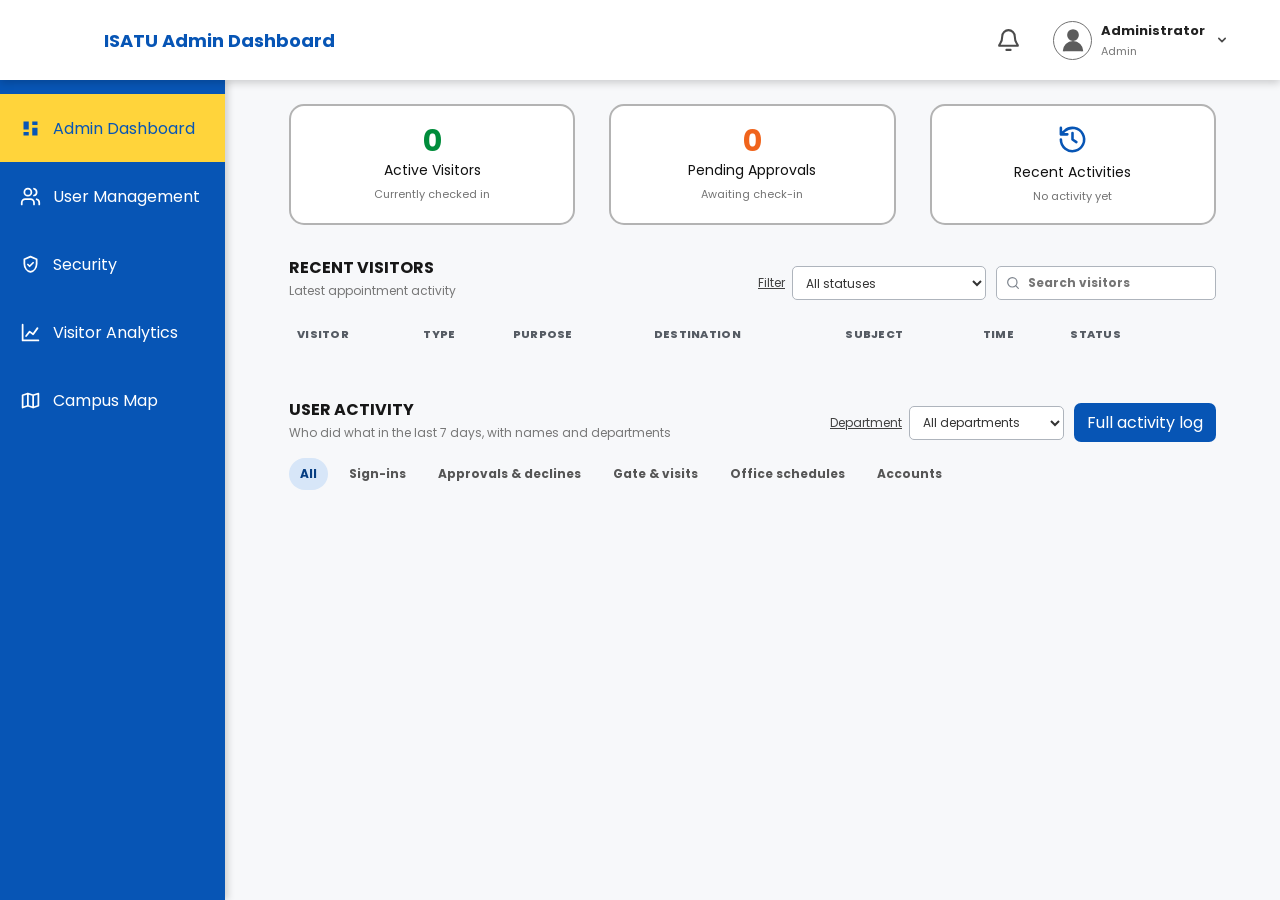
==== phone_tracker/admin.html @ 085476a5 "Guide visitors past the building door: admin directions and office alert Map guidance ended at a pin" ====
<!DOCTYPE html>
<html lang="en">
<head>
    <meta charset="UTF-8">
    <meta name="viewport" content="width=device-width, initial-scale=1.0">
    <title>ISATU Admin Dashboard</title>
    <link rel="stylesheet" href="https://unpkg.com/leaflet@1.9.4/dist/leaflet.css">
    <link rel="stylesheet" href="https://unpkg.com/maplibre-gl@5.24.0/dist/maplibre-gl.css">
    <link rel="stylesheet" href="style.css?v=20261105-3">
</head>
<body class="admin-page">
    <header class="admin-topbar">
        <a class="admin-brand" href="admin.html" aria-label="ISATU Admin Dashboard home">
            <span class="admin-brand-mark" aria-hidden="true">
                <img src="assets/images/isatu-logo.png" alt="">
            </span>
            <span>ISATU Admin Dashboard</span>
        </a>

        <div class="admin-topbar-actions">
            <button class="admin-icon-button" id="notificationBtn" type="button" aria-label="Show pending appointments" aria-expanded="false" aria-controls="notificationPanel">
                <svg viewBox="0 0 24 24" aria-hidden="true"><path d="M18 8a6 6 0 0 0-12 0c0 7-3 7-3 9h18c0-2-3-2-3-9M10 21h4"/></svg>
                <span class="admin-notification-count" id="notificationCount" hidden>0</span>
            </button>
            <section class="admin-notification-panel" id="notificationPanel" aria-labelledby="notificationTitle" hidden>
                <div class="admin-notification-header">
                    <div>
                        <strong id="notificationTitle">Pending appointments</strong>
                        <span id="notificationSummary">Nothing needs attention</span>
                    </div>
                    <button type="button" id="closeNotificationsBtn" aria-label="Close notifications">×</button>
                </div>
                <div class="admin-notification-list" id="notificationList"></div>
                <p class="admin-notification-empty" id="notificationEmpty">No pending appointments right now.</p>
                <button class="admin-notification-view" id="viewPendingBtn" type="button">View pending appointments</button>
            </section>
            <button class="admin-profile-button" id="profileBtn" type="button" aria-expanded="false" aria-controls="profileMenu">
                <span class="admin-avatar" aria-hidden="true">
                    <svg viewBox="0 0 24 24"><circle cx="12" cy="8" r="4"/><path d="M4.5 21a7.5 7.5 0 0 1 15 0"/></svg>
                </span>
                <span class="admin-profile-copy">
                    <strong id="profileName">Administrator</strong>
                    <small>Admin</small>
                </span>
                <svg class="admin-chevron" viewBox="0 0 20 20" aria-hidden="true"><path d="m6 8 4 4 4-4"/></svg>
            </button>
            <div class="admin-profile-menu" id="profileMenu" hidden>
                <p>Signed in as <strong id="profileUsername">admin</strong></p>
                <button type="button" id="logoutBtn">Sign out</button>
            </div>
        </div>
    </header>

    <div class="admin-layout">
        <aside class="admin-sidebar" aria-label="Admin navigation">
            <nav>
                <button class="admin-nav-item is-active" type="button" data-admin-view="dashboard">
                    <svg viewBox="0 0 24 24" aria-hidden="true"><path d="M4 13h6V4H4v9Zm0 7h6v-4H4v4Zm10 0h6v-9h-6v9Zm0-16v4h6V4h-6Z"/></svg>
                    <span>Admin Dashboard</span>
                </button>
                <button class="admin-nav-item" type="button" data-admin-view="users">
                    <svg viewBox="0 0 24 24" aria-hidden="true"><path d="M16 21v-2a4 4 0 0 0-4-4H6a4 4 0 0 0-4 4v2M9 11a4 4 0 1 0 0-8 4 4 0 0 0 0 8Zm13 10v-2a4 4 0 0 0-3-3.87M16 3.13a4 4 0 0 1 0 7.75"/></svg>
                    <span>User Management</span>
                </button>
                <button class="admin-nav-item" type="button" data-admin-view="security">
                    <svg viewBox="0 0 24 24" aria-hidden="true"><path d="M12 3 5 6v5c0 4.5 3 8.4 7 9.5 4-1.1 7-5 7-9.5V6l-7-3Z"/><path d="m9 12 2 2 4-4"/></svg>
                    <span>Security</span>
                    <span class="sec-nav-badge" id="securityNavBadge" hidden>0</span>
                </button>
                <button class="admin-nav-item" type="button" data-admin-view="analytics">
                    <svg viewBox="0 0 24 24" aria-hidden="true"><path d="M3 3v18h18M7 16l4-5 4 3 5-7"/></svg>
                    <span>Visitor Analytics</span>
                </button>
                <button class="admin-nav-item" type="button" data-admin-view="campus">
                    <svg viewBox="0 0 24 24" aria-hidden="true"><path d="M9 4 3 6v14l6-2 6 2 6-2V4l-6 2-6-2Zm0 0v14m6-12v14"/></svg>
                    <span>Campus Map</span>
                </button>
            </nav>
        </aside>

        <main class="admin-main">
            <section class="admin-view" id="dashboardView" data-view-panel="dashboard">
                <div class="admin-mobile-heading">
                    <p class="admin-eyebrow">Overview</p>
                    <h1>Admin Dashboard</h1>
                </div>

                <div class="admin-stat-grid" aria-label="Visitor summary">
                    <button class="admin-stat-card" type="button" data-visitor-filter="checked_in">
                        <strong class="is-green" id="activeVisitorCount">0</strong>
                        <span>Active Visitors</span>
                        <small>Currently checked in</small>
                    </button>
                    <button class="admin-stat-card" type="button" data-visitor-filter="pending_approval">
                        <strong class="is-orange" id="pendingApprovalCount">0</strong>
                        <span>Pending Approvals</span>
                        <small>Awaiting check-in</small>
                    </button>
                    <button class="admin-stat-card admin-stat-card-icon" id="recentActivitiesBtn" type="button">
                        <svg viewBox="0 0 24 24" aria-hidden="true"><path d="M3 12a9 9 0 1 0 3-6.7L3 8M3 3v5h5M12 7v5l3 2"/></svg>
                        <span>Recent Activities</span>
                        <small id="recentActivitySummary">No activity yet</small>
                    </button>
                </div>

                <section class="admin-content-card" aria-labelledby="recentVisitorsTitle">
                    <div class="admin-section-header">
                        <div>
                            <h2 id="recentVisitorsTitle">Recent Visitors</h2>
                            <p id="dashboardDate">Latest appointment activity</p>
                        </div>
                        <div class="admin-table-tools">
                            <label class="admin-select-label" for="visitorStatusFilter">
                                <span>Filter</span>
                                <select id="visitorStatusFilter">
                                    <option value="">All statuses</option>
                                    <option value="checked_in">Active</option>
                                    <option value="pending_approval">Pending approval</option>
                                    <option value="approved">Approved</option>
                                    <option value="reschedule_proposed">Reschedule proposed</option>
                                    <option value="rejected">Declined</option>
                                    <option value="unanswered">Office did not respond</option>
                                    <option value="window_closed">Appointment done</option>
                                    <option value="completed">Completed</option>
                                    <option value="cancelled">Cancelled</option>
                                </select>
                            </label>
                            <label class="admin-search" for="visitorSearch">
                                <svg viewBox="0 0 24 24" aria-hidden="true"><circle cx="11" cy="11" r="7"/><path d="m20 20-4-4"/></svg>
                                <input id="visitorSearch" type="search" placeholder="Search visitors" autocomplete="off">
                            </label>
                        </div>
                    </div>

                    <p class="admin-message is-error" id="dashboardError" role="alert" hidden></p>
                    <div class="admin-table-wrap">
                        <table class="admin-table">
                            <thead>
                                <tr>
                                    <th>Visitor</th>
                                    <th>Type</th>
                                    <th>Purpose</th>
                                    <th>Destination</th>
                                    <th>Subject</th>
                                    <th>Time</th>
                                    <th>Status</th>
                                    <th><span class="sr-only">History</span></th>
                                </tr>
                            </thead>
                            <tbody id="recentVisitorsBody"></tbody>
                        </table>
                    </div>
                    <div class="admin-empty-state" id="recentVisitorsEmpty" hidden>
                        <svg viewBox="0 0 24 24" aria-hidden="true"><path d="M16 21v-2a4 4 0 0 0-4-4H6a4 4 0 0 0-4 4v2M9 11a4 4 0 1 0 0-8 4 4 0 0 0 0 8M17 8h5M19.5 5.5v5"/></svg>
                        <strong>No visitor records yet</strong>
                        <span>New appointments and check-ins will appear here automatically.</span>
                    </div>
                </section>

                <section class="admin-content-card admin-activity-card" id="recentActivitiesSection" aria-labelledby="recentActivitiesTitle">
                    <div class="admin-section-header">
                        <div>
                            <h2 id="recentActivitiesTitle">User Activity</h2>
                            <p>Who did what in the last 7 days, with names and departments</p>
                        </div>
                        <div class="admin-table-tools">
                            <label class="admin-select-label" for="feedDepartment">
                                <span>Department</span>
                                <select id="feedDepartment" data-department-select>
                                    <option value="">All departments</option>
                                </select>
                            </label>
                            <button class="admin-primary-button" id="openActivityLogBtn" type="button">Full activity log</button>
                        </div>
                    </div>
                    <div class="admin-filter-tabs" role="group" aria-label="Choose the activity to show">
                        <button class="is-active" type="button" data-feed-category="all">All</button>
                        <button type="button" data-feed-category="signins">Sign-ins</button>
                        <button type="button" data-feed-category="decisions">Approvals &amp; declines</button>
                        <button type="button" data-feed-category="gate">Gate &amp; visits</button>
                        <button type="button" data-feed-category="schedules">Office schedules</button>
                        <button type="button" data-feed-category="accounts">Accounts</button>
                    </div>
                    <div class="ua-feed" id="recentActivitiesList"></div>
                    <div class="admin-empty-state is-compact" id="recentActivitiesEmpty" hidden>
                        <strong>Nothing to show for this choice</strong>
                        <span>Sign-ins, approvals, check-ins, and account changes appear here with the person's name.</span>
                    </div>
                </section>
            </section>

            <section class="admin-view" id="usersView" data-view-panel="users" hidden>
                <div class="admin-mobile-heading">
                    <p class="admin-eyebrow">Accounts</p>
                    <h1>User Management</h1>
                </div>

                <div class="admin-stat-grid" aria-label="User summary">
                    <div class="admin-stat-card">
                        <strong class="is-blue" id="totalUserCount">0</strong>
                        <span>Total Users</span>
                        <small>All registered accounts</small>
                    </div>
                    <div class="admin-stat-card">
                        <strong class="is-green" id="activeUserCount">0</strong>
                        <span>Active Users</span>
                        <small>Enabled accounts</small>
                    </div>
                    <div class="admin-stat-card">
                        <strong class="is-orange" id="suspendedUserCount">0</strong>
                        <span>Suspended Users</span>
                        <small>Disabled accounts</small>
                    </div>
                </div>

                <section class="admin-content-card" aria-labelledby="directoryTitle">
                    <div class="admin-section-header admin-directory-header">
                        <div>
                            <h2 id="directoryTitle">Personnel Directory</h2>
                            <p>Security, admin, office personnel, and visitor accounts</p>
                        </div>
                        <div class="admin-table-tools">
                            <button class="admin-text-action" id="sortUsersBtn" type="button">Sort A–Z</button>
                            <label class="admin-select-label" for="userDepartmentFilter">
                                <span>Department</span>
                                <select id="userDepartmentFilter" data-department-select>
                                    <option value="">All departments</option>
                                </select>
                            </label>
                            <label class="admin-search" for="userSearch">
                                <svg viewBox="0 0 24 24" aria-hidden="true"><circle cx="11" cy="11" r="7"/><path d="m20 20-4-4"/></svg>
                                <input id="userSearch" type="search" placeholder="Search users" autocomplete="off">
                            </label>
                            <button class="admin-primary-button" id="openAddUserBtn" type="button">
                                <svg viewBox="0 0 24 24" aria-hidden="true"><path d="M12 5v14M5 12h14"/></svg>
                                Add user
                            </button>
                        </div>
                    </div>

                    <div class="admin-filter-tabs role-filter-tabs" role="group" aria-label="Filter users by role">
                        <button class="is-active" type="button" data-role-filter="">All Users <span data-role-count="" hidden></span></button>
                        <button type="button" data-role-filter="admin">Admin <span data-role-count="admin" hidden></span></button>
                        <button type="button" data-role-filter="security">Security <span data-role-count="security" hidden></span></button>
                        <button type="button" data-role-filter="offices">Office <span data-role-count="offices" hidden></span></button>
                        <button type="button" data-role-filter="visitor">Visitor <span data-role-count="visitor" hidden></span></button>
                    </div>

                    <p class="admin-message is-error" id="adminListError" role="alert" hidden></p>
                    <div class="admin-table-wrap">
                        <table class="admin-table">
                            <thead>
                                <tr>
                                    <th>User</th>
                                    <th>Role</th>
                                    <th>Department</th>
                                    <th>Account Status</th>
                                    <th>Security</th>
                                    <th><span class="sr-only">Actions</span></th>
                                </tr>
                            </thead>
                            <tbody id="usersBody"></tbody>
                        </table>
                    </div>
                    <div class="admin-empty-state" id="usersEmpty" hidden>
                        <strong id="usersEmptyTitle">No matching users</strong>
                        <span id="usersEmptyText">Try a different role or search term.</span>
                    </div>
                    <div class="admin-pagination">
                        <p id="usersShowing">Showing 0 users</p>
                        <div class="admin-page-buttons" id="userPageButtons" aria-label="User list pages"></div>
                    </div>
                </section>

                <section class="admin-content-card" aria-labelledby="departmentsTitle">
                    <div class="admin-section-header">
                        <div>
                            <h2 id="departmentsTitle">Department Directory</h2>
                            <p>Offices that Office Personnel belong to and visitors can book</p>
                        </div>
                        <div class="admin-table-tools">
                            <button class="admin-primary-button" id="addDepartmentBtn" type="button">
                                <svg viewBox="0 0 24 24" aria-hidden="true"><path d="M12 5v14M5 12h14"/></svg>
                                Add department
                            </button>
                        </div>
                    </div>
                    <p class="admin-message is-error" id="departmentsError" role="alert" hidden></p>
                    <p class="admin-message is-success" id="departmentsSuccess" role="status" hidden></p>
                    <div class="dept-grid" id="departmentsGrid"></div>
                </section>
            </section>

            <section class="admin-view sec-view" id="securityView" data-view-panel="security" hidden>
                <div class="admin-mobile-heading">
                    <p class="admin-eyebrow">Protection</p>
                    <h1>Security</h1>
                </div>

                <div class="ua-tabs" role="tablist" aria-label="Security sections">
                    <button class="is-active" type="button" role="tab" id="secTabSignin" aria-selected="true" aria-controls="secPanelSignin" data-sec-tab="signin">
                        <svg viewBox="0 0 24 24" aria-hidden="true"><rect x="5" y="10" width="14" height="10" rx="2"/><path d="M8 10V7a4 4 0 0 1 8 0v3"/></svg>
                        Sign-in security
                    </button>
                    <button type="button" role="tab" id="secTabActivity" aria-selected="false" aria-controls="secPanelActivity" data-sec-tab="activity" tabindex="-1">
                        <svg viewBox="0 0 24 24" aria-hidden="true"><path d="M16 21v-2a4 4 0 0 0-4-4H6a4 4 0 0 0-4 4v2M9 11a4 4 0 1 0 0-8 4 4 0 0 0 0 8M22 12h-4l-2 3-3-6-2 3"/></svg>
                        User activity
                    </button>
                </div>

                <div id="secPanelSignin" role="tabpanel" aria-labelledby="secTabSignin">
                <div class="admin-stat-grid sec-stat-grid" aria-label="Sign-in security summary">
                    <div class="admin-stat-card">
                        <strong class="is-orange" id="secFailed">0</strong>
                        <span>Failed Sign-ins</span>
                        <small>Last 24 hours</small>
                    </div>
                    <div class="admin-stat-card">
                        <strong class="is-red" id="secLocked">0</strong>
                        <span>Active Lockouts</span>
                        <small>Sign-ins paused right now</small>
                    </div>
                    <div class="admin-stat-card">
                        <strong class="is-green" id="secTwoFactor">0/0</strong>
                        <span>Staff with 2-Step</span>
                        <small>Active staff accounts</small>
                    </div>
                    <div class="admin-stat-card">
                        <strong class="is-blue" id="secMustChange">0</strong>
                        <span>Need New Password</span>
                        <small>Temporary or default password</small>
                    </div>
                </div>

                <p class="admin-message is-error" id="securityError" role="alert" hidden></p>

                <section class="admin-content-card" aria-labelledby="lockoutsTitle">
                    <div class="admin-section-header">
                        <div>
                            <h2 id="lockoutsTitle">Locked Sign-ins</h2>
                            <p>Accounts and networks paused after too many failed attempts</p>
                        </div>
                    </div>
                    <div class="admin-table-wrap" id="lockoutsWrap">
                        <table class="admin-table">
                            <thead>
                                <tr>
                                    <th>Account</th>
                                    <th>Lock</th>
                                    <th>Network</th>
                                    <th>Attempts</th>
                                    <th>Ends in</th>
                                    <th><span class="sr-only">Actions</span></th>
                                </tr>
                            </thead>
                            <tbody id="lockoutsBody"></tbody>
                        </table>
                    </div>
                    <div class="admin-empty-state is-compact" id="lockoutsEmpty" hidden>
                        <strong>No active lockouts</strong>
                        <span>Sign-in is paused automatically after 5 wrong attempts and shows up here.</span>
                    </div>
                </section>

                <section class="admin-content-card" aria-labelledby="attemptsTitle">
                    <div class="admin-section-header">
                        <div>
                            <h2 id="attemptsTitle">Sign-in Activity</h2>
                            <p>The latest 100 sign-in attempts on the website and the visitor app</p>
                        </div>
                        <div class="admin-filter-tabs sec-filter-tabs" role="group" aria-label="Filter sign-in activity">
                            <button class="is-active" type="button" data-attempt-filter="all">All</button>
                            <button type="button" data-attempt-filter="failure">Failed</button>
                            <button type="button" data-attempt-filter="success">Successful</button>
                        </div>
                    </div>
                    <div class="admin-table-wrap" id="attemptsWrap">
                        <table class="admin-table">
                            <thead>
                                <tr>
                                    <th>Time</th>
                                    <th>Account</th>
                                    <th>Result</th>
                                    <th>Device</th>
                                    <th>Network</th>
                                    <th>Via</th>
                                </tr>
                            </thead>
                            <tbody id="attemptsBody"></tbody>
                        </table>
                    </div>
                    <div class="sec-more">
                        <button class="admin-text-action" id="attemptsMoreBtn" type="button" hidden>Show more</button>
                    </div>
                    <div class="admin-empty-state is-compact" id="attemptsEmpty" hidden>
                        <strong>No sign-in attempts yet</strong>
                        <span>Every sign-in on the website and the visitor app is recorded here.</span>
                    </div>
                </section>

                <section class="admin-content-card" aria-labelledby="securityEventsTitle">
                    <div class="admin-section-header">
                        <div>
                            <h2 id="securityEventsTitle">Security Events</h2>
                            <p>Lockouts, password resets, two-step changes, and account changes</p>
                        </div>
                    </div>
                    <ul class="sec-events" id="securityEvents"></ul>
                    <div class="admin-empty-state is-compact" id="securityEventsEmpty" hidden>
                        <strong>No security events yet</strong>
                    </div>
                </section>

                <p class="sec-policy" id="securityPolicy"></p>
                </div>

                <div id="secPanelActivity" role="tabpanel" aria-labelledby="secTabActivity" hidden>
                    <section class="admin-content-card ua-filters" aria-label="Choose what activity to view">
                        <div class="ua-filter-row">
                            <label class="ua-field" for="uaPeriod">
                                <span>Period</span>
                                <select id="uaPeriod">
                                    <option value="today">Today</option>
                                    <option value="7" selected>Last 7 days</option>
                                    <option value="30">Last 30 days</option>
                                    <option value="90">Last 90 days</option>
                                    <option value="custom">Custom dates</option>
                                </select>
                            </label>
                            <label class="ua-field" for="uaFrom" data-ua-custom hidden>
                                <span>From</span>
                                <input type="date" id="uaFrom">
                            </label>
                            <label class="ua-field" for="uaTo" data-ua-custom hidden>
                                <span>To</span>
                                <input type="date" id="uaTo">
                            </label>
                            <label class="ua-field" for="uaDepartment">
                                <span>Department</span>
                                <select id="uaDepartment" data-department-select data-include-other>
                                    <option value="">All departments</option>
                                </select>
                            </label>
                            <label class="ua-field" for="uaPerson">
                                <span>Person</span>
                                <select id="uaPerson">
                                    <option value="">Everyone</option>
                                </select>
                            </label>
                            <label class="ua-field ua-search" for="uaSearch">
                                <span>Search</span>
                                <input type="search" id="uaSearch" placeholder="Name or appointment #" autocomplete="off">
                            </label>
                            <div class="export-group ua-export">
                                <a class="analytics-export-button" id="uaExportBtn" href="admin_activity.php?format=xlsx" download title="Formatted Excel report: summary, colours, and columns sized to fit">
                                    <svg viewBox="0 0 24 24" aria-hidden="true"><path d="M12 3v12M7 10l5 5 5-5M5 21h14"/></svg>
                                    Export Excel
                                </a>
                                <a class="export-csv-link" id="uaCsvBtn" href="admin_activity.php?format=csv" download title="Plain CSV for other programs">CSV</a>
                            </div>
                        </div>
                        <div class="admin-filter-tabs ua-category-tabs" role="group" aria-label="Type of activity">
                            <button class="is-active" type="button" data-ua-category="all">All <span data-ua-count="all"></span></button>
                            <button type="button" data-ua-category="signins">Sign-ins <span data-ua-count="signins"></span></button>
                            <button type="button" data-ua-category="decisions">Approvals &amp; declines <span data-ua-count="decisions"></span></button>
                            <button type="button" data-ua-category="gate">Gate &amp; visits <span data-ua-count="gate"></span></button>
                            <button type="button" data-ua-category="schedules">Office schedules <span data-ua-count="schedules"></span></button>
                            <button type="button" data-ua-category="accounts">Accounts &amp; security <span data-ua-count="accounts"></span></button>
                            <button type="button" data-ua-category="visitors">Visitor requests <span data-ua-count="visitors"></span></button>
                            <button type="button" data-ua-category="system">Automatic <span data-ua-count="system"></span></button>
                        </div>
                    </section>

                    <p class="admin-message is-error" id="uaError" role="alert" hidden></p>

                    <section class="admin-content-card" aria-labelledby="uaBoardTitle">
                        <div class="admin-section-header">
                            <div>
                                <h2 id="uaBoardTitle">Personnel by Department</h2>
                                <p>Who uses each account, when they were last active, and what they did in this period. Select a person to see their history.</p>
                            </div>
                        </div>
                        <div class="ua-board" id="uaBoard"></div>
                    </section>

                    <section class="admin-content-card" aria-labelledby="uaLogTitle">
                        <div class="admin-section-header">
                            <div>
                                <h2 id="uaLogTitle">Activity Log</h2>
                                <p id="uaLogSummary">Every recorded action, newest first</p>
                            </div>
                        </div>
                        <div class="ua-log" id="uaLog"></div>
                        <div class="admin-empty-state is-compact" id="uaLogEmpty" hidden>
                            <strong>No activity matches these choices</strong>
                            <span>Try a longer period, another department, or a different type of activity.</span>
                        </div>
                        <div class="sec-more">
                            <button class="admin-text-action" id="uaMoreBtn" type="button" hidden>Load older activity</button>
                        </div>
                    </section>
                </div>
            </section>

            <section class="admin-view analytics-view" id="analyticsView" data-view-panel="analytics" hidden>
                <header class="analytics-header">
                    <div>
                        <p class="admin-eyebrow">Trends and performance insights</p>
                        <h1>Visitor Analytics</h1>
                        <p id="analyticsRangeLabel">Current month</p>
                    </div>
                    <div class="analytics-actions">
                        <div class="analytics-period-tabs" role="group" aria-label="Analytics period">
                            <button type="button" data-analytics-period="today">Today</button>
                            <button type="button" data-analytics-period="week">Week</button>
                            <button class="is-active" type="button" data-analytics-period="month">Month</button>
                            <button type="button" data-analytics-period="quarter">Quarter</button>
                        </div>
                        <div class="export-group">
                            <a class="analytics-export-button" id="analyticsExportBtn" href="admin_analytics.php?period=month&amp;format=xlsx" download title="Formatted Excel report: summary sheet, colours, and columns sized to fit">
                                <svg viewBox="0 0 24 24" aria-hidden="true"><path d="M12 3v12M7 10l5 5 5-5M5 21h14"/></svg>
                                Export Report
                            </a>
                            <a class="export-csv-link" id="analyticsCsvBtn" href="admin_analytics.php?period=month&amp;format=csv" download title="Plain CSV for other programs">CSV</a>
                        </div>
                        <button class="analytics-reset-button" id="analyticsResetBtn" type="button" title="Delete visit records and start the analytics from zero">
                            <svg viewBox="0 0 24 24" aria-hidden="true"><path d="M3 12a9 9 0 1 0 3-6.7"/><path d="M3 4v5h5"/></svg>
                            Reset data
                        </button>
                    </div>
                </header>

                <p class="admin-message is-error" id="analyticsError" role="alert" hidden></p>
                <p class="admin-message is-success" id="analyticsResetDone" role="status" hidden></p>

                <div class="analytics-summary-grid" aria-label="Visitor analytics summary">
                    <article class="analytics-summary-card">
                        <strong class="is-blue" id="analyticsTotalVisitors">0</strong>
                        <span>Total Visitors</span>
                        <small>Checked in during this period</small>
                    </article>
                    <article class="analytics-summary-card">
                        <strong class="is-green" id="analyticsGpsTracked">0</strong>
                        <span>GPS Tracked Now</span>
                        <small>Active visitors reporting location</small>
                    </article>
                    <article class="analytics-summary-card">
                        <strong class="is-orange" id="analyticsAverageDuration">—</strong>
                        <span>Average Visit Duration</span>
                        <small>Based on completed visits</small>
                    </article>
                </div>

                <div class="analytics-primary-grid">
                    <article class="analytics-card analytics-trend-card">
                        <div class="analytics-card-header">
                            <div>
                                <h2>Visitor Trend</h2>
                                <p>Check-ins and check-outs for the selected period</p>
                            </div>
                            <div class="analytics-legend" aria-label="Chart legend">
                                <span><i class="is-checkin"></i>Check-ins</span>
                                <span><i class="is-checkout"></i>Check-outs</span>
                            </div>
                        </div>
                        <div class="analytics-chart-host">
                            <svg id="visitorTrendChart" viewBox="0 0 680 270" role="img" aria-labelledby="visitorTrendChartTitle">
                                <title id="visitorTrendChartTitle">Visitor check-in and check-out trend</title>
                            </svg>
                            <div class="analytics-chart-empty" id="visitorTrendEmpty" hidden>
                                Check-in trends will appear after visitor activity is recorded.
                            </div>
                        </div>
                    </article>

                    <article class="analytics-card analytics-purpose-card">
                        <div class="analytics-card-header">
                            <div>
                                <h2>Visit Purpose</h2>
                                <p>Breakdown by recorded reason</p>
                            </div>
                        </div>
                        <div class="analytics-purpose-content">
                            <div class="analytics-donut" id="analyticsPurposeDonut" aria-label="Visit-purpose distribution">
                                <span id="analyticsPurposeTotal">0</span>
                                <small>visits</small>
                            </div>
                            <div class="analytics-purpose-legend" id="analyticsPurposeLegend"></div>
                        </div>
                        <div class="analytics-inline-empty" id="analyticsPurposeEmpty" hidden>
                            Purpose analytics will activate when a <code>purpose</code> field is collected with appointments.
                        </div>
                    </article>
                </div>

                <article class="analytics-card analytics-heatmap-card">
                    <div class="analytics-card-header">
                        <div>
                            <h2>Hourly Traffic Heatmap</h2>
                            <p>Visitor check-in density by hour and day of week</p>
                        </div>
                        <div class="analytics-heat-legend" aria-label="Heat intensity legend">
                            <span><i class="is-low"></i>Low</span>
                            <span><i class="is-medium"></i>Medium</span>
                            <span><i class="is-high"></i>High</span>
                        </div>
                    </div>
                    <div class="analytics-heatmap-wrap" id="analyticsHeatmap"></div>
                </article>

                <article class="analytics-card analytics-route-card">
                    <div class="analytics-card-header">
                        <div>
                            <h2>Route Analytics</h2>
                            <p>Paths visitors walk most often, from consent-based GPS routes</p>
                        </div>
                        <label class="admin-select-label" for="routeOfficeFilter">
                            <span>Destination</span>
                            <select id="routeOfficeFilter">
                                <option value="">All destinations</option>
                            </select>
                        </label>
                    </div>
                    <p class="admin-message is-error" id="routeAnalyticsError" role="alert" hidden></p>
                    <p class="analytics-inline-empty analytics-route-hint" id="routeCampusHint" hidden>
                        The campus boundary is not set yet, so routes outside ISATU are included.
                        Draw it in <a href="#campus" data-open-campus>Campus Map</a> to analyse only the campus.
                    </p>
                    <div class="analytics-location-metrics" id="routeAnalyticsMetrics"></div>
                    <div class="analytics-route-layout">
                        <div>
                            <div class="analytics-route-map-wrap">
                                <div class="analytics-route-map" id="routeAnalyticsMap" aria-label="Map of the paths visitors walk most often"></div>
                                <div class="analytics-route-empty" id="routeAnalyticsEmpty" hidden>
                                    No visitor routes were recorded for this period.
                                </div>
                            </div>
                            <div class="analytics-heat-legend analytics-route-legend" aria-label="Path usage legend">
                                <span>Path usage</span>
                                <span><i class="is-low"></i>Low</span>
                                <span><i class="is-medium"></i>Medium</span>
                                <span><i class="is-high"></i>High</span>
                            </div>
                        </div>
                        <div class="analytics-route-destinations">
                            <h3>Routes by destination</h3>
                            <div id="routeDestinationList"></div>
                            <div class="analytics-inline-empty" id="routeDestinationEmpty" hidden>
                                Destinations will appear after tracked visitors walk to an office.
                            </div>
                            <h3 class="analytics-route-subheading">Entry gates</h3>
                            <div id="routeGateList"></div>
                            <div class="analytics-inline-empty" id="routeGateEmpty" hidden>
                                Add gates in <a href="#campus" data-open-campus>Campus Map</a> to see which entrance visitors prefer.
                            </div>
                        </div>
                    </div>
                </article>

                <div class="analytics-secondary-grid">
                    <article class="analytics-card analytics-location-card">
                        <div class="analytics-card-header">
                            <div>
                                <h2>GPS &amp; Location Activity Overview</h2>
                                <p>Consent-based GPS activity from checked-in visitors</p>
                            </div>
                            <span class="analytics-live-pill" id="analyticsActiveTracks">0 active tracks</span>
                        </div>
                        <div class="analytics-location-metrics" id="analyticsLocationMetrics"></div>
                        <div class="analytics-zones" id="analyticsZones"></div>
                        <div class="analytics-inline-empty" id="analyticsZonesEmpty" hidden>
                            Campus zones are not configured yet. Your backend developer can add a <code>zone_name</code> field or geofence mapping later.
                        </div>
                    </article>

                    <article class="analytics-card analytics-insights-card">
                        <div class="analytics-card-header">
                            <div>
                                <h2>Performance Insights</h2>
                                <p>Automatically generated patterns and exceptions</p>
                            </div>
                        </div>
                        <div class="analytics-insight-list" id="analyticsInsightList"></div>
                    </article>
                </div>
            </section>

            <section class="admin-view campus-view" id="campusView" data-view-panel="campus" hidden>
                <header class="analytics-header">
                    <div>
                        <p class="admin-eyebrow">Campus setup</p>
                        <h1>Campus Map</h1>
                        <p>Draw the ISATU campus boundary, place its gates and offices, record the walking routes visitors should take, and write the directions inside each building. Maps and route analytics stay inside this boundary.</p>
                    </div>
                </header>

                <div class="campus-setup-layout">
                    <div class="campus-setup-map-wrap">
                        <div class="campus-setup-map" id="campusSetupMap" aria-label="Campus map editor"></div>
                    </div>

                    <article class="analytics-card inside-editor" id="insideEditor" aria-labelledby="insideTitle" hidden>
                        <p class="admin-message is-error" id="insideUnavailable" role="alert" hidden></p>
                        <div id="insideForm">
                            <div class="inside-head">
                                <h2 id="insideTitle"></h2>
                                <span class="inside-state" id="insideState"></span>
                            </div>

                            <h3>Where it is</h3>
                            <div class="inside-where">
                                <label><span>Building</span>
                                    <input type="text" id="insideBuilding" list="insideBuildingNames" maxlength="60" placeholder="e.g. CCI Building" autocomplete="off">
                                    <datalist id="insideBuildingNames"></datalist>
                                </label>
                                <label><span>Floor</span>
                                    <select id="insideFloor"></select>
                                </label>
                                <label><span>Room <small>(optional)</small></span>
                                    <input type="text" id="insideRoom" maxlength="30" placeholder="e.g. Room 201" autocomplete="off">
                                </label>
                            </div>
                            <p class="inside-help inside-directory-note" id="insideDirectoryNote" hidden></p>

                            <h3>Description for visitors</h3>
                            <p class="inside-help">Shown and read aloud when they reach the building. Say anything they should know before going in.</p>
                            <textarea id="insideDescription" rows="2" maxlength="160" aria-label="Description for visitors" placeholder="e.g. Take the stairs near the main door. Show your pass when you reach our office."></textarea>
                            <p class="inside-count" id="insideDescriptionCount"></p>

                            <div class="inside-steps-head">
                                <h3>Steps inside the building <small>(optional)</small></h3>
                                <label class="inside-copy">Copy from
                                    <select id="insideCopyFrom"></select>
                                </label>
                            </div>
                            <p class="inside-help">Start at the building door and end at the office door. Write what a first-time visitor would need, one short sentence per step. Hold the phone sideways for photos.</p>
                            <ol class="inside-steps" id="insideStepList"></ol>
                            <p class="inside-empty" id="insideStepsEmpty">No steps yet. Visitors will see only the description, then the question "Are you at the office now?"</p>

                            <div class="inside-add" aria-label="Add a step">
                                <span>Add a step</span>
                                <div id="insideAddButtons"></div>
                            </div>

                            <p class="admin-message" id="insideMessage" role="status" hidden></p>
                            <div class="inside-foot">
                                <span class="inside-saved" id="insideSavedNote" role="status"></span>
                                <button class="admin-primary-button" id="insideSaveBtn" type="button">Save directions</button>
                            </div>
                        </div>
                    </article>

                    <aside class="analytics-card campus-setup-panel" aria-label="Campus map tools">
                        <div class="analytics-period-tabs campus-mode-tabs" role="group" aria-label="What to edit">
                            <button class="is-active" type="button" data-campus-mode="boundary">Boundary</button>
                            <button type="button" data-campus-mode="gates">Gates</button>
                            <button type="button" data-campus-mode="offices">Offices</button>
                            <button type="button" data-campus-mode="routes">Routes</button>
                            <button type="button" data-campus-mode="inside">Inside</button>
                        </div>

                        <div data-campus-panel="boundary">
                            <p class="campus-setup-help">Click the map to add the campus corners in order, going around the campus. Drag a corner to adjust it.</p>
                            <p class="campus-setup-count" id="campusCornerCount">0 corners</p>
                            <div class="campus-setup-actions">
                                <button class="admin-cancel-button" id="campusUndoCornerBtn" type="button">Undo last corner</button>
                                <button class="admin-cancel-button" id="campusClearBoundaryBtn" type="button">Clear boundary</button>
                            </div>
                        </div>

                        <div data-campus-panel="gates" hidden>
                            <label class="campus-setup-field" for="campusGateName">
                                <span>Gate name</span>
                                <input id="campusGateName" type="text" maxlength="100" placeholder="e.g. Main Gate" autocomplete="off">
                            </label>
                            <button class="campus-locate-button" id="campusGateLocateBtn" type="button" data-campus-locate>Add gate at my location</button>
                            <p class="campus-setup-help">Most accurate: stand at the gate with your phone and press the button above. Or type a name and click the map where the gate is. Drag a gate to adjust it.</p>
                            <div class="campus-setup-list" id="campusGateList"></div>
                        </div>

                        <div data-campus-panel="offices" hidden>
                            <label class="campus-setup-field" for="campusOfficeSelect">
                                <span>Office</span>
                                <select id="campusOfficeSelect"></select>
                            </label>
                            <button class="campus-locate-button" id="campusOfficeLocateBtn" type="button" data-campus-locate>Pin at my location</button>
                            <p class="campus-setup-help">Most accurate: stand at the office's entrance with your phone and press the button above; visitors are guided to this spot. Or pick an office and click its building on the map. Clicking again moves the pin.</p>
                            <div class="campus-setup-list" id="campusOfficeList"></div>
                        </div>

                        <div data-campus-panel="routes" hidden>
                            <p class="admin-message is-error" id="campusRouteUnavailable" role="alert" hidden></p>
                            <div class="campus-route-resume" id="campusRouteResume" hidden>
                                <span id="campusRouteResumeText"></span>
                                <div class="campus-setup-actions">
                                    <button class="admin-primary-button" id="campusRouteResumeBtn" type="button">Continue</button>
                                    <button class="admin-cancel-button" id="campusRouteResumeDiscardBtn" type="button">Discard</button>
                                </div>
                            </div>

                            <div id="campusRouteIdle">
                                <div class="campus-route-coverage" id="campusRouteCoverage"></div>
                                <label class="campus-setup-field" for="campusRouteOffice">
                                    <span>Destination department</span>
                                    <select id="campusRouteOffice"></select>
                                </label>
                                <div class="campus-route-start-buttons">
                                    <button class="admin-primary-button" id="campusRouteRecordBtn" type="button">Record by walking</button>
                                    <button class="admin-cancel-button" id="campusRouteDrawBtn" type="button">Draw on the map</button>
                                </div>
                                <p class="campus-setup-help">To record: stand at the gate or guard house with your phone, press Record by walking, and walk the way a visitor should go, through doors and around buildings. Press I've arrived at the department's entrance. Drawing on the map is for corrections, or when walking is not possible.</p>
                                <div class="campus-route-list" id="campusRouteList"></div>
                            </div>

                            <div id="campusRouteRecording" hidden>
                                <p class="campus-route-title" id="campusRecTitle">Recording a route</p>
                                <div class="campus-route-stats">
                                    <div><span>Time</span><strong id="campusRecTime">0:00</strong></div>
                                    <div><span>Distance</span><strong id="campusRecDistance">0 m</strong></div>
                                    <div><span>GPS</span><strong id="campusRecAccuracy">—</strong></div>
                                </div>
                                <p class="campus-route-status" id="campusRecStatus" role="status">Waiting for GPS…</p>
                                <p class="campus-route-points" id="campusRecPoints">0 points</p>
                                <div class="campus-setup-actions">
                                    <button class="admin-cancel-button" id="campusRecPauseBtn" type="button">Pause</button>
                                    <button class="admin-cancel-button" id="campusRecUndoBtn" type="button">Undo last 10 m</button>
                                </div>
                                <button class="admin-primary-button campus-route-big" id="campusRecFinishBtn" type="button">I've arrived</button>
                                <button class="admin-cancel-button campus-route-wide" id="campusRecCancelBtn" type="button">Cancel recording</button>
                                <p class="campus-setup-help">Keep this page open and the screen on while you walk; phones stop sharing a web page's location when the screen sleeps. Pause while you wait at a door, Undo if you took a wrong turn.</p>
                            </div>

                            <div id="campusRouteDrawing" hidden>
                                <p class="campus-route-title" id="campusDrawTitle">Drawing a route</p>
                                <p class="campus-setup-help">Click along the walkway from the start (usually a gate) to the department. Drag a point to move it, click a point to remove it, or click the line to add a point there.</p>
                                <p class="campus-setup-count" id="campusDrawCount">0 points · 0 m</p>
                                <div class="campus-setup-actions">
                                    <button class="admin-cancel-button" id="campusDrawUndoBtn" type="button">Undo last point</button>
                                    <button class="admin-cancel-button" id="campusDrawReverseBtn" type="button">Reverse direction</button>
                                </div>
                                <button class="admin-primary-button campus-route-wide" id="campusDrawFinishBtn" type="button" disabled>Done</button>
                                <button class="admin-cancel-button campus-route-wide" id="campusDrawCancelBtn" type="button">Cancel</button>
                            </div>

                            <div id="campusRouteReview" hidden>
                                <p class="campus-route-title" id="campusReviewTitle">New route</p>
                                <div class="campus-route-stats">
                                    <div><span>Distance</span><strong id="campusReviewDistance">0 m</strong></div>
                                    <div><span>Walk</span><strong id="campusReviewWalk">—</strong></div>
                                    <div><span>Points</span><strong id="campusReviewPoints">0</strong></div>
                                </div>
                                <ul class="campus-route-warnings" id="campusReviewWarnings" hidden></ul>
                                <label class="campus-route-toggle" id="campusReviewCleanWrap" hidden>
                                    <input id="campusReviewClean" type="checkbox" checked>
                                    <span>Smooth out GPS wobble (the dashed line is the raw GPS track)</span>
                                </label>
                                <label class="campus-setup-field" for="campusReviewName">
                                    <span>Route name</span>
                                    <input id="campusReviewName" type="text" maxlength="120" autocomplete="off">
                                </label>
                                <label class="campus-setup-field" for="campusReviewStart">
                                    <span>Starts at</span>
                                    <input id="campusReviewStart" type="text" maxlength="100" list="campusGateNames" placeholder="e.g. Main Gate" autocomplete="off">
                                    <datalist id="campusGateNames"></datalist>
                                </label>
                                <label class="campus-route-toggle" id="campusReviewPinWrap" hidden>
                                    <input id="campusReviewPin" type="checkbox">
                                    <span id="campusReviewPinText">Move the department pin to where you stopped</span>
                                </label>
                                <button class="admin-cancel-button campus-route-wide" id="campusReviewAdjustBtn" type="button">Adjust points</button>
                                <button class="admin-primary-button campus-route-big" id="campusReviewSaveBtn" type="button">Save route</button>
                                <button class="admin-cancel-button campus-route-wide" id="campusReviewDiscardBtn" type="button">Discard</button>
                            </div>
                        </div>

                        <div data-campus-panel="inside" hidden>
                            <div class="campus-route-coverage">
                                <strong id="insideCoverageTitle"></strong>
                                <div class="campus-route-chips" id="insideCoverageChips"></div>
                            </div>
                            <label class="campus-setup-field" for="insideDepartment">
                                <span>Department</span>
                                <select id="insideDepartment"></select>
                            </label>
                            <ul class="inside-check" id="insideChecklist"></ul>
                            <details class="inside-preview" id="insidePreview" open>
                                <summary>What the visitor sees</summary>
                                <div class="inside-seg" role="group" aria-label="Which screen to preview">
                                    <button type="button" id="insidePreviewNear" class="is-on">Near the building</button>
                                    <button type="button" id="insidePreviewSteps">Steps</button>
                                </div>
                                <div id="insidePhone"></div>
                                <button class="inside-hear" id="insideHearBtn" type="button"></button>
                            </details>
                        </div>

                        <div class="campus-locate-box" id="campusLocateBox" role="status" hidden>
                            <strong id="campusLocateTitle">Finding your location</strong>
                            <span id="campusLocateStatus">Waiting for GPS…</span>
                            <div class="campus-setup-actions">
                                <button class="admin-primary-button" id="campusLocateUseBtn" type="button" disabled>Use this location</button>
                                <button class="admin-cancel-button" id="campusLocateCancelBtn" type="button">Cancel</button>
                            </div>
                        </div>

                        <p class="admin-message" id="campusSetupMessage" role="status" hidden></p>
                        <div class="campus-setup-save">
                            <span id="campusSetupStatus">No changes</span>
                            <button class="admin-primary-button" id="campusSaveBtn" type="button">Save campus map</button>
                        </div>
                    </aside>
                </div>
            </section>
        </main>
    </div>

    <dialog class="admin-dialog" id="addUserDialog" aria-labelledby="addUserTitle">
        <form id="addUserForm">
            <div class="admin-dialog-header">
                <div>
                    <p class="admin-eyebrow">New account</p>
                    <h2 id="addUserTitle">Add user</h2>
                </div>
                <button class="admin-dialog-close" id="closeAddUserBtn" type="button" aria-label="Close">×</button>
            </div>
            <p class="person-form-heading">Who will use this account</p>
            <div class="admin-form-grid">
                <label>
                    <span>First name</span>
                    <input type="text" id="newFirstName" autocomplete="off" maxlength="60" required>
                </label>
                <label>
                    <span>Last name</span>
                    <input type="text" id="newLastName" autocomplete="off" maxlength="60" required>
                </label>
                <label>
                    <span>Position <small>(optional)</small></span>
                    <input type="text" id="newPosition" autocomplete="off" maxlength="100" placeholder="e.g. Office Secretary">
                </label>
                <label>
                    <span>Contact number <small>(optional)</small></span>
                    <input type="tel" id="newContactNumber" autocomplete="off" maxlength="20" placeholder="e.g. 0917 123 4567">
                </label>
                <label class="sec-wide-field">
                    <span>Email <small>(optional)</small></span>
                    <input type="email" id="newEmail" autocomplete="off" maxlength="190">
                </label>
            </div>
            <p class="person-form-heading">Account</p>
            <div class="admin-form-grid">
                <label>
                    <span>Username</span>
                    <input type="text" id="newUsername" autocomplete="off" maxlength="64" required>
                    <small class="person-field-hint" id="newUsernameHint">Suggested from the name. You can change it.</small>
                </label>
                <label>
                    <span>Role</span>
                    <select id="newUserRole">
                        <option value="security">Security / Staff</option>
                        <option value="visitor">Visitor</option>
                        <option value="offices">Office Personnel</option>
                        <option value="admin">Admin</option>
                    </select>
                </label>
                <label class="admin-office-field" id="newUserOfficeField" hidden>
                    <span>Department</span>
                    <select id="newUserOfficeCode">
                        <option value="">Select department</option>
                    </select>
                    <small class="person-field-hint">Missing a department? Add it in the Department Directory below the user list.</small>
                </label>
            </div>
            <div class="sec-callout">
                <svg viewBox="0 0 24 24" aria-hidden="true"><rect x="4" y="10" width="16" height="10" rx="2"/><path d="M8 10V7a4 4 0 0 1 8 0v3"/></svg>
                <p>A one-time temporary password is created for this account. It expires in 24 hours, and the user chooses their own password at first sign-in. <span id="newUserTwoFactorNote" hidden>Administrators also set up two-step verification.</span></p>
            </div>
            <p class="admin-message is-error" id="adminFormError" role="alert" hidden></p>
            <div class="admin-dialog-actions">
                <button class="admin-cancel-button" id="cancelAddUserBtn" type="button">Cancel</button>
                <button class="admin-primary-button" id="addUserBtn" type="submit">Add user</button>
            </div>
        </form>
    </dialog>

    <dialog class="admin-dialog sec-temp-dialog" id="tempPasswordDialog" aria-labelledby="tempPasswordTitle">
        <form method="dialog">
            <div class="admin-dialog-header">
                <div>
                    <p class="admin-eyebrow" id="tempPasswordEyebrow">Account created</p>
                    <h2 id="tempPasswordTitle">Temporary password</h2>
                </div>
                <button class="admin-dialog-close" type="submit" aria-label="Close">×</button>
            </div>
            <p class="sec-temp-intro">Give this password to <strong id="tempPasswordName">the user</strong> privately (username <strong id="tempPasswordUsername"></strong>). It is shown only once.</p>
            <div class="sec-temp-box">
                <code id="tempPasswordValue"></code>
                <button class="auth-copy-button" type="button" id="copyTempPasswordBtn">Copy</button>
            </div>
            <ul class="sec-temp-facts">
                <li>Works once and expires <strong id="tempPasswordExpires"></strong>.</li>
                <li>The user must choose their own password when they sign in.</li>
                <li id="tempPasswordTwoFactor" hidden>They will also set up two-step verification.</li>
            </ul>
            <div class="admin-dialog-actions">
                <button class="admin-primary-button" type="submit">Done</button>
            </div>
        </form>
    </dialog>

    <dialog class="admin-dialog sec-manage-dialog" id="manageUserDialog" aria-labelledby="manageUserTitle">
        <div class="sec-manage-shell">
            <div class="admin-dialog-header">
                <div>
                    <p class="admin-eyebrow">Manage account</p>
                    <h2 id="manageUserTitle">User</h2>
                </div>
                <button class="admin-dialog-close" type="button" id="closeManageUserBtn" aria-label="Close">×</button>
            </div>
            <dl class="sec-details" id="manageUserDetails"></dl>
            <form class="person-edit-form" id="manageEditForm" novalidate hidden>
                <p class="person-form-heading">Edit details</p>
                <div class="admin-form-grid">
                    <label>
                        <span>First name</span>
                        <input type="text" id="editFirstName" maxlength="60" required>
                    </label>
                    <label>
                        <span>Last name</span>
                        <input type="text" id="editLastName" maxlength="60" required>
                    </label>
                    <label>
                        <span>Position <small>(optional)</small></span>
                        <input type="text" id="editPosition" maxlength="100">
                    </label>
                    <label>
                        <span>Contact number <small>(optional)</small></span>
                        <input type="tel" id="editContactNumber" maxlength="20">
                    </label>
                    <label class="sec-wide-field">
                        <span>Email <small>(optional)</small></span>
                        <input type="email" id="editEmail" maxlength="190">
                    </label>
                    <label class="sec-wide-field" id="editDepartmentField" hidden>
                        <span>Department</span>
                        <select id="editDepartment"></select>
                        <small class="person-field-hint">Moving someone signs them out so the new department takes effect.</small>
                    </label>
                </div>
                <div class="admin-dialog-actions">
                    <button class="admin-cancel-button" type="button" id="cancelEditDetailsBtn">Cancel</button>
                    <button class="admin-primary-button" type="submit" id="saveEditDetailsBtn">Save details</button>
                </div>
            </form>
            <p class="admin-message is-error" id="manageUserError" role="alert" hidden></p>
            <p class="admin-message is-success" id="manageUserSuccess" role="status" hidden></p>
            <div class="sec-manage-actions" id="manageUserActions"></div>
        </div>
    </dialog>

    <dialog class="admin-dialog dept-dialog" id="departmentDialog" aria-labelledby="departmentDialogTitle">
        <form id="departmentForm" novalidate>
            <div class="admin-dialog-header">
                <div>
                    <p class="admin-eyebrow">Department directory</p>
                    <h2 id="departmentDialogTitle">Add department</h2>
                </div>
                <button class="admin-dialog-close" type="button" data-close-dialog="departmentDialog" aria-label="Close">×</button>
            </div>
            <div class="admin-form-grid">
                <label class="sec-wide-field">
                    <span>Department name</span>
                    <input type="text" id="departmentName" maxlength="100" placeholder="e.g. Registrar's Office" required>
                </label>
                <label>
                    <span>Short code</span>
                    <input type="text" id="departmentCode" maxlength="16" placeholder="e.g. REGISTRAR" autocomplete="off" spellcheck="false">
                    <small class="person-field-hint" id="departmentCodeHint">Used in records and reports. It cannot be changed later.</small>
                </label>
                <label>
                    <span>Location <small>(optional)</small></span>
                    <input type="text" id="departmentLocation" maxlength="150" placeholder="e.g. Admin Building, 2nd floor">
                    <small class="person-field-hint" id="departmentLocationHint" hidden>Change it in Campus Map, on the Inside tab.</small>
                </label>
                <label class="sec-wide-field">
                    <span>Description <small>(optional)</small></span>
                    <input type="text" id="departmentDescription" maxlength="255" placeholder="What visitors come here for">
                </label>
            </div>
            <p class="admin-message is-error" id="departmentFormError" role="alert" hidden></p>
            <div class="admin-dialog-actions">
                <button class="admin-cancel-button" type="button" data-close-dialog="departmentDialog">Cancel</button>
                <button class="admin-primary-button" type="submit" id="saveDepartmentBtn">Add department</button>
            </div>
        </form>
    </dialog>

    <dialog class="admin-dialog ua-dialog" id="personDialog" aria-labelledby="personDialogTitle">
        <div class="ua-dialog-shell">
            <div class="admin-dialog-header">
                <div>
                    <p class="admin-eyebrow" id="personDialogDepartment">Person</p>
                    <h2 id="personDialogTitle">Activity</h2>
                </div>
                <button class="admin-dialog-close" type="button" data-close-dialog="personDialog" aria-label="Close">×</button>
            </div>
            <p class="acct-loading" id="personLoading">Loading…</p>
            <div id="personBody" hidden>
                <dl class="sec-details" id="personDetails"></dl>
                <div class="ua-person-stats" id="personStats"></div>
                <section class="ua-dialog-section" aria-labelledby="personDevicesTitle">
                    <h3 id="personDevicesTitle">Devices used in the last 30 days</h3>
                    <p class="ua-shared-warning" id="personSharedWarning" hidden></p>
                    <ul class="acct-list" id="personDevices"></ul>
                </section>
                <section class="ua-dialog-section" aria-labelledby="personActivityTitle">
                    <h3 id="personActivityTitle">Recent activity</h3>
                    <div class="ua-log is-compact" id="personActivity"></div>
                </section>
                <div class="admin-dialog-actions">
                    <button class="admin-cancel-button" type="button" id="personManageBtn">Manage account</button>
                    <button class="admin-primary-button" type="button" id="personFullLogBtn">Show in activity log</button>
                </div>
            </div>
        </div>
    </dialog>

    <dialog class="admin-dialog ua-dialog" id="trailDialog" aria-labelledby="trailDialogTitle">
        <div class="ua-dialog-shell">
            <div class="admin-dialog-header">
                <div>
                    <p class="admin-eyebrow" id="trailDialogEyebrow">Appointment history</p>
                    <h2 id="trailDialogTitle">Appointment</h2>
                </div>
                <button class="admin-dialog-close" type="button" data-close-dialog="trailDialog" aria-label="Close">×</button>
            </div>
            <p class="acct-loading" id="trailLoading">Loading…</p>
            <p class="admin-message is-error" id="trailError" role="alert" hidden></p>
            <div id="trailBody" hidden>
                <dl class="sec-details" id="trailDetails"></dl>
                <div class="ua-handled" id="trailHandled"></div>
                <section class="ua-dialog-section" aria-labelledby="trailTimelineTitle">
                    <h3 id="trailTimelineTitle">Everything that happened</h3>
                    <ol class="ua-timeline" id="trailTimeline"></ol>
                </section>
            </div>
        </div>
    </dialog>

    <dialog class="admin-dialog reset-dialog" id="analyticsResetDialog" aria-labelledby="analyticsResetTitle">
        <form id="analyticsResetForm" novalidate>
            <div class="admin-dialog-header">
                <div>
                    <p class="admin-eyebrow reset-eyebrow">Visitor Analytics · cannot be undone</p>
                    <h2 id="analyticsResetTitle">Reset visitor data</h2>
                </div>
                <button class="admin-dialog-close" type="button" data-reset-cancel aria-label="Close">×</button>
            </div>
            <p class="reset-intro">Deletes visit records so the analytics start again from zero. Choose what to delete, check the numbers, then confirm with your authenticator code.</p>

            <fieldset class="reset-scopes">
                <legend class="sr-only">What to delete</legend>
                <label class="reset-scope">
                    <input type="radio" name="analyticsResetScope" value="all" checked>
                    <span>
                        <strong>All visitor data</strong>
                        <small>Every appointment and visit, including upcoming bookings and visitors on campus now, with their GPS history.</small>
                    </span>
                </label>
                <label class="reset-scope">
                    <input type="radio" name="analyticsResetScope" value="finished">
                    <span>
                        <strong>Finished visits only</strong>
                        <small>Completed, cancelled, declined and unanswered visits. Upcoming bookings and visitors on campus now are kept.</small>
                    </span>
                </label>
            </fieldset>

            <div class="reset-impact" id="analyticsResetImpact" aria-live="polite">
                <p class="acct-loading">Counting records…</p>
            </div>
            <p class="reset-warning" id="analyticsResetLive" hidden></p>

            <details class="reset-kept">
                <summary>What is kept</summary>
                <p>All accounts (staff and visitors), departments and office schedules, the campus map and walking routes, settings, sign-in history, and the activity log. The reset itself is recorded in the activity log.</p>
            </details>

            <a class="reset-backup" id="analyticsResetBackup" href="admin_analytics.php?period=all&amp;format=xlsx" download>
                <svg viewBox="0 0 24 24" aria-hidden="true"><path d="M12 3v12M7 10l5 5 5-5M5 21h14"/></svg>
                <span><strong>Download a copy first</strong><small>Every visit record as an Excel report, to keep before deleting.</small></span>
            </a>

            <div class="reset-confirm-grid">
                <label class="acct-field">
                    <span>Type <b>RESET</b> to confirm</span>
                    <input type="text" id="analyticsResetConfirm" autocomplete="off" autocapitalize="characters" spellcheck="false" placeholder="RESET">
                </label>
                <label class="acct-field" id="analyticsResetCodeField">
                    <span id="analyticsResetCodeLabel">Authenticator code</span>
                    <input type="text" id="analyticsResetCode" inputmode="numeric" autocomplete="one-time-code" maxlength="6" spellcheck="false" placeholder="6-digit code">
                </label>
            </div>
            <p class="reset-code-help">
                <span id="analyticsResetCodeHelp">The same 6-digit code you enter when you sign in.</span>
                <button class="admin-text-action" type="button" id="analyticsResetMethodBtn">Use a backup code instead</button>
            </p>
            <p class="reset-warning" id="analyticsResetNo2fa" hidden>A reset needs a code from your authenticator app. Turn on two-step verification in <b>Account security</b> first.</p>

            <p class="admin-message is-error" id="analyticsResetError" role="alert" hidden></p>
            <div class="admin-dialog-actions">
                <button class="admin-cancel-button" type="button" data-reset-cancel>Cancel</button>
                <button class="reset-danger-button" type="submit" id="analyticsResetSubmit" disabled>Delete visitor data</button>
            </div>
        </form>
    </dialog>
    <script src="https://unpkg.com/leaflet@1.9.4/dist/leaflet.js"></script>
    <!-- Sharp map at every zoom (campus_map.js falls back to OpenStreetMap images without it). -->
    <script src="https://unpkg.com/maplibre-gl@5.24.0/dist/maplibre-gl.js"></script>
    <script src="https://unpkg.com/@maplibre/maplibre-gl-leaflet@0.1.4/leaflet-maplibre-gl.js"></script>
    <script src="auth.js?v=20261004-1"></script>
    <script src="auth_ui.js?v=20261003-1"></script>
    <script src="account_security.js?v=20261004-1"></script>
    <script src="campus_map.js?v=20261005-2"></script>
    <script src="gps_filter.js?v=20261012-1"></script>
    <script src="campus_gps.js?v=20261012-1"></script>
    <script src="campus_setup.js?v=20261006-4"></script>
    <script src="campus_routes_editor.js?v=20261006-4"></script>
    <script src="campus_inside_editor.js?v=20261105-1"></script>
    <script src="admin.js?v=20261105-1"></script>
</body>
</html>
---- phone_tracker/style.css ----
@import url("https://fonts.googleapis.com/css2?family=Poppins:wght@400;500;600;700;800&display=swap");

:root {
    --font-ui: "Poppins", Arial, sans-serif;
}

body {
    font-family: var(--font-ui);
    background: #f4f7fb;
    margin: 0;
    padding: 0;
}

button,
input,
select,
textarea {
    font: inherit;
}

/* Security QR scanner: uses the shared dashboard shell and keeps token details out of the UI. */
.security-page .security-scan-main {
    padding: 30px clamp(24px, 4vw, 58px) 48px;
}

.security-scan-heading {
    display: flex;
    max-width: 1180px;
    margin: 0 auto 22px;
    align-items: flex-end;
    justify-content: space-between;
    gap: 24px;
}

.security-scan-heading h1 {
    margin: 0;
    color: #172133;
    font-size: clamp(26px, 3vw, 34px);
    line-height: 1.15;
}

.security-scan-heading > div > p:last-child {
    max-width: 680px;
    margin: 7px 0 0;
    color: #687382;
    font-size: 13px;
    line-height: 1.5;
}

.security-scan-back {
    display: inline-flex;
    padding: 10px 13px;
    align-items: center;
    gap: 6px;
    border: 1px solid #cdd5df;
    border-radius: 8px;
    background: #ffffff;
    color: #334155;
    font-size: 12px;
    font-weight: 700;
    text-decoration: none;
    white-space: nowrap;
}

.security-scan-back:hover {
    border-color: #0755b5;
    color: #0755b5;
}

.security-scan-back svg {
    width: 17px;
    height: 17px;
    fill: none;
    stroke: currentColor;
    stroke-linecap: round;
    stroke-linejoin: round;
    stroke-width: 2;
}

.security-scan-workspace {
    display: grid;
    grid-template-columns: minmax(0, 1.55fr) minmax(285px, 0.75fr);
    max-width: 1180px;
    margin: 0 auto;
    align-items: start;
    gap: 20px;
}

.security-camera-card,
.security-scan-result,
.security-manual-entry,
.security-scan-help {
    border: 1px solid #dfe5ec;
    background: #ffffff;
    box-shadow: 0 7px 22px rgba(24, 45, 72, 0.07);
}

.security-camera-card {
    overflow: hidden;
    border-radius: 14px;
}

.security-camera-header {
    display: flex;
    min-height: 72px;
    padding: 16px 18px;
    align-items: center;
    justify-content: space-between;
    gap: 16px;
}

.security-camera-header h2 {
    margin: 0;
    color: #1c2735;
    font-size: 16px;
}

.security-camera-header p {
    margin: 4px 0 0;
    color: #6d7783;
    font-size: 11px;
}

.security-camera-state {
    display: inline-flex;
    padding: 6px 9px;
    align-items: center;
    gap: 6px;
    border-radius: 999px;
    background: #eef2f6;
    color: #596472;
    font-size: 9px;
    font-weight: 800;
    letter-spacing: 0.05em;
    text-transform: uppercase;
    white-space: nowrap;
}

.security-camera-state i {
    width: 7px;
    height: 7px;
    border-radius: 50%;
    background: currentColor;
}

.security-camera-state.is-loading {
    background: #edf4fc;
    color: #0755b5;
}

.security-camera-state.is-active {
    background: #e8f8ef;
    color: #087443;
}

.security-camera-state.is-ready {
    background: #e8f8ef;
    color: #087443;
}

.security-camera-state.is-active i {
    box-shadow: 0 0 0 4px rgba(8, 116, 67, 0.12);
}

.security-camera-state.is-error {
    background: #fff0f0;
    color: #b42318;
}

.security-camera-viewport {
    position: relative;
    min-height: 410px;
    overflow: hidden;
    background: #111821;
}

.security-scan-page #reader {
    position: absolute;
    inset: 0;
    width: 100%;
    height: 100%;
    min-height: 0;
    margin: 0;
    overflow: hidden;
    border: 0;
    border-radius: 0;
    background: #111821;
}

.security-scan-page #reader video {
    width: 100% !important;
    height: 100% !important;
    object-fit: cover;
}

.security-scan-page #reader__scan_region {
    min-height: 100%;
}

.security-scan-page #reader__dashboard {
    display: none;
}

.security-camera-placeholder {
    position: absolute;
    inset: 0;
    z-index: 2;
    display: flex;
    padding: 32px;
    flex-direction: column;
    align-items: center;
    justify-content: center;
    background: radial-gradient(circle at 50% 36%, #263546 0, #111821 66%);
    color: #ffffff;
    text-align: center;
}

.security-camera-placeholder[hidden],
.security-scanner-guide[hidden],
.security-result-details[hidden],
.security-scan-next[hidden],
.security-override-button[hidden],
.security-checkout[hidden],
.security-checkout [hidden],
.security-camera-actions [hidden] {
    display: none !important;
}

.security-camera-placeholder svg {
    width: 46px;
    height: 46px;
    margin-bottom: 14px;
    fill: none;
    stroke: #b8c9dd;
    stroke-linecap: round;
    stroke-linejoin: round;
    stroke-width: 1.5;
}

.security-camera-placeholder strong {
    font-size: 15px;
}

.security-camera-placeholder span {
    max-width: 320px;
    margin-top: 6px;
    color: #afbdcc;
    font-size: 11px;
    line-height: 1.45;
}

.security-scanner-guide {
    position: absolute;
    inset: 0;
    z-index: 3;
    display: grid;
    place-items: center;
    pointer-events: none;
}

.security-scanner-frame {
    width: min(58%, 280px);
    aspect-ratio: 1;
    background:
        linear-gradient(#ffffff, #ffffff) left top / 42px 3px no-repeat,
        linear-gradient(#ffffff, #ffffff) left top / 3px 42px no-repeat,
        linear-gradient(#ffffff, #ffffff) right top / 42px 3px no-repeat,
        linear-gradient(#ffffff, #ffffff) right top / 3px 42px no-repeat,
        linear-gradient(#ffffff, #ffffff) left bottom / 42px 3px no-repeat,
        linear-gradient(#ffffff, #ffffff) left bottom / 3px 42px no-repeat,
        linear-gradient(#ffffff, #ffffff) right bottom / 42px 3px no-repeat,
        linear-gradient(#ffffff, #ffffff) right bottom / 3px 42px no-repeat;
    filter: drop-shadow(0 2px 7px rgba(0, 0, 0, 0.38));
}

.security-scanner-line {
    position: absolute;
    top: 50%;
    left: 50%;
    width: min(52%, 250px);
    height: 2px;
    transform: translate(-50%, -50%);
    background: #36d77e;
    box-shadow: 0 0 12px rgba(54, 215, 126, 0.9);
}

.security-camera-actions {
    display: flex;
    min-height: 68px;
    padding: 13px 18px;
    align-items: center;
    gap: 12px;
    border-top: 1px solid #e4e8ed;
}

.security-camera-actions label {
    display: flex;
    min-width: 190px;
    margin: 0;
    align-items: center;
    gap: 8px;
    color: #596574;
    font-size: 10px;
}

.security-camera-actions select {
    width: 170px;
    height: 34px;
    margin: 0;
    padding: 5px 28px 5px 8px;
    border: 1px solid #bcc5cf;
    border-radius: 7px;
    background: #ffffff;
    color: #27313d;
    font-size: 10px;
}

.security-camera-actions > p {
    margin: 0 0 0 auto;
    color: #707b87;
    font-size: 10px;
    line-height: 1.45;
    text-align: right;
}

.security-camera-retry,
.security-photo-scan,
.security-gallery-scan {
    display: inline-flex;
    padding: 9px 11px;
    align-items: center;
    gap: 6px;
    border: 1px solid #0755b5;
    border-radius: 7px;
    background: #ffffff;
    color: #0755b5;
    font-size: 11px;
    font-weight: 700;
    white-space: nowrap;
}

.security-photo-scan {
    border-color: #0755b5;
    background: #0755b5;
    color: #ffffff;
}

.security-gallery-scan {
    border-color: #b9c6d5;
    background: #ffffff;
    color: #0755b5;
}

.security-camera-retry:hover:not(:disabled) {
    background: #edf4fc;
}

.security-photo-scan:hover:not(:disabled) {
    background: #06458f;
}

.security-gallery-scan:hover:not(:disabled) {
    border-color: #0755b5;
    background: #edf4fc;
}

.security-camera-retry svg,
.security-photo-scan svg,
.security-gallery-scan svg {
    width: 16px;
    height: 16px;
    fill: none;
    stroke: currentColor;
    stroke-linecap: round;
    stroke-linejoin: round;
    stroke-width: 2;
}

.security-photo-scan:disabled,
.security-gallery-scan:disabled,
.security-camera-retry:disabled {
    cursor: wait;
    opacity: 0.6;
}

.security-scan-side {
    display: flex;
    flex-direction: column;
    gap: 14px;
}

.security-scan-result {
    display: grid;
    min-height: 214px;
    padding: 20px;
    grid-template-columns: 42px minmax(0, 1fr);
    align-items: start;
    gap: 14px;
    border-radius: 13px;
    transition: border-color 0.18s, background 0.18s;
}

.security-result-icon {
    display: grid;
    width: 42px;
    height: 42px;
    place-items: center;
    border-radius: 12px;
    background: #edf4fc;
    color: #0755b5;
}

.security-result-icon svg {
    display: none;
    width: 23px;
    height: 23px;
    fill: none;
    stroke: currentColor;
    stroke-linecap: round;
    stroke-linejoin: round;
    stroke-width: 2;
}

.security-scan-result.is-ready .security-result-ready-icon,
.security-scan-result.is-processing .security-result-ready-icon,
.security-scan-result.is-success .security-result-success-icon,
.security-scan-result.is-error .security-result-error-icon,
.security-scan-result.is-checkout .security-result-checkout-icon {
    display: block;
}

/* Second scan of a pass: confirm the check-out. */
.security-scan-result.is-checkout {
    border-color: #a9c4ea;
    background: #f8fbff;
}

.security-scan-result.is-checkout .security-result-icon {
    background: #e3eefb;
    color: #0755b5;
}

.security-checkout {
    display: flex;
    margin-top: 14px;
    flex-direction: column;
    gap: 10px;
}

.security-checkout-stay {
    margin: 0;
    padding: 8px 10px;
    border-radius: 8px;
    background: #fff4e0;
    color: #a35b00;
    font-size: 11px;
    font-weight: 700;
}

.security-checkout-warnings {
    display: flex;
    margin: 0;
    padding: 9px 10px 9px 26px;
    flex-direction: column;
    gap: 4px;
    border-radius: 8px;
    background: #fff7e8;
    color: #7a4b00;
    font-size: 11px;
    line-height: 1.45;
}

.admin-page .security-checkout-button {
    display: inline-flex;
    min-height: 48px;
    align-items: center;
    justify-content: center;
    gap: 8px;
    padding: 10px 16px;
    border: 0;
    border-radius: 10px;
    background: #0755b5;
    color: #ffffff;
    font-size: 14px;
    font-weight: 800;
    cursor: pointer;
    box-shadow: 0 6px 16px rgba(7, 85, 181, 0.28);
}

.admin-page .security-checkout-button:hover {
    background: #064a9d;
}

.admin-page .security-checkout-button:disabled {
    opacity: 0.7;
    cursor: wait;
}

.security-checkout-button svg {
    width: 19px;
    height: 19px;
    fill: none;
    stroke: currentColor;
    stroke-linecap: round;
    stroke-linejoin: round;
    stroke-width: 2.2;
}

.security-scan-result.is-checkout .security-scan-next {
    background: #eef2f6;
    color: #25303d;
}

.security-scan-result.is-checkout .security-scan-next:hover {
    background: #e1e7ee;
}

.security-scan-result.is-processing .security-result-icon {
    background: #fff7df;
    color: #a96600;
}

.security-scan-result.is-success {
    border-color: #a6dec0;
    background: #fbfffc;
}

.security-scan-result.is-success .security-result-icon {
    background: #e5f8ed;
    color: #087443;
}

.security-scan-result.is-error {
    border-color: #efc1bd;
    background: #fffdfd;
}

.security-scan-result.is-error .security-result-icon {
    background: #fff0f0;
    color: #b42318;
}

.security-result-label {
    margin: 1px 0 5px;
    color: #0755b5;
    font-size: 9px;
    font-weight: 800;
    letter-spacing: 0.08em;
    text-transform: uppercase;
}

.security-scan-result.is-success .security-result-label {
    color: #087443;
}

.security-scan-result.is-error .security-result-label {
    color: #b42318;
}

.security-scan-result h2 {
    margin: 0;
    color: #1c2735;
    font-size: 17px;
    line-height: 1.3;
}

.security-scan-result h2 + p {
    margin: 7px 0 0;
    color: #6b7581;
    font-size: 11px;
    line-height: 1.5;
}

.security-result-details {
    display: grid;
    margin: 16px 0 0;
    gap: 8px;
}

.security-result-details div {
    display: grid;
    grid-template-columns: 78px minmax(0, 1fr);
    gap: 8px;
}

.security-result-details div[hidden] {
    display: none;
}

.security-result-details dt,
.security-result-details dd {
    margin: 0;
    font-size: 10px;
}

.security-result-details dt {
    color: #78828d;
}

.security-result-details dd {
    color: #27313d;
    font-weight: 700;
    overflow-wrap: anywhere;
}

.security-scan-next {
    margin-top: 15px !important;
    padding: 9px 12px;
    background: #087443;
    color: #ffffff;
    font-size: 11px;
    font-weight: 700;
}

.security-scan-next:hover {
    background: #066139;
}

.security-manual-entry {
    overflow: hidden;
    border-radius: 12px;
}

.security-manual-entry summary {
    display: flex;
    min-height: 70px;
    padding: 14px 17px;
    align-items: center;
    justify-content: space-between;
    gap: 14px;
    color: #27313d;
    cursor: pointer;
    list-style: none;
}

.security-manual-entry summary::-webkit-details-marker {
    display: none;
}

.security-manual-entry summary span {
    display: flex;
    min-width: 0;
    flex-direction: column;
    gap: 3px;
}

.security-manual-entry summary strong {
    font-size: 12px;
}

.security-manual-entry summary small {
    color: #78828e;
    font-size: 10px;
}

.security-manual-entry summary svg {
    width: 18px;
    height: 18px;
    flex: 0 0 18px;
    fill: none;
    stroke: #5e6976;
    stroke-linecap: round;
    stroke-linejoin: round;
    stroke-width: 2;
    transition: transform 0.18s;
}

.security-manual-entry[open] summary svg {
    transform: rotate(180deg);
}

.security-manual-entry form {
    padding: 15px 17px 17px;
    border-top: 1px solid #e7ebef;
    background: #fafbfc;
}

.security-manual-entry label {
    margin: 0;
    color: #27313d;
    font-size: 11px;
    font-weight: 700;
}

.security-manual-entry form p {
    margin: 4px 0 10px;
    color: #77818d;
    font-size: 9px;
    line-height: 1.45;
}

.security-manual-entry input {
    width: 100%;
    height: 40px;
    margin: 0 0 10px;
    padding: 8px 10px;
    border: 1px solid #b9c2cc;
    border-radius: 7px;
    background: #ffffff;
    color: #27313d;
    font-size: 12px;
}

.security-manual-entry input:focus {
    border-color: #0755b5;
    outline: 3px solid rgba(7, 85, 181, 0.12);
}

.security-manual-entry .admin-primary-button {
    width: 100%;
}

.security-scan-help {
    display: flex;
    padding: 13px 15px;
    align-items: flex-start;
    gap: 10px;
    border-radius: 10px;
    box-shadow: none;
}

.security-scan-help svg {
    width: 19px;
    height: 19px;
    flex: 0 0 19px;
    fill: none;
    stroke: #0755b5;
    stroke-linecap: round;
    stroke-linejoin: round;
    stroke-width: 1.8;
}

.security-scan-help p {
    margin: 0;
    color: #707b87;
    font-size: 9px;
    line-height: 1.5;
}

.security-scan-help strong {
    color: #3b4653;
}

@media (max-width: 1000px) {
    .security-scan-workspace {
        grid-template-columns: 1fr;
    }

    .security-scan-side {
        display: grid;
        grid-template-columns: repeat(2, minmax(0, 1fr));
    }

    .security-scan-help {
        grid-column: 1 / -1;
    }
}

@media (max-width: 720px) {
    .security-page .security-scan-main {
        padding: 22px 14px 38px;
    }

    .security-scan-heading {
        margin-bottom: 17px;
        align-items: flex-start;
        flex-direction: column;
        gap: 13px;
    }

    .security-scan-back {
        order: -1;
    }

    .security-camera-header {
        padding: 14px;
    }

    .security-camera-viewport {
        min-height: 330px;
    }

    .security-camera-actions {
        align-items: stretch;
        flex-direction: column;
    }

    .security-camera-actions label,
    .security-camera-actions select,
    .security-camera-retry,
    .security-photo-scan,
    .security-gallery-scan {
        width: 100%;
        justify-content: center;
    }

    .security-camera-actions > p {
        margin: 0;
        text-align: left;
    }

    .security-scan-side {
        display: flex;
    }

    .security-scan-page .security-sidebar {
        display: none;
    }

    .security-scan-page .security-layout {
        display: block;
    }

    .security-scan-page .admin-brand > span:last-child {
        max-width: 190px;
        overflow: hidden;
        text-overflow: ellipsis;
        white-space: nowrap;
    }
}

/* Office Personnel dashboard */
.office-page {
    --office-blue: #0755b5;
    --office-blue-dark: #06458f;
    --office-yellow: #ffd43b;
    --office-green: #087443;
    --office-red: #c52d2d;
    --office-border: #dce2e9;
    background: #f5f7fa;
}

.office-page .admin-icon-button img {
    width: 27px;
    height: 27px;
    object-fit: contain;
}

.office-page .admin-avatar img {
    width: 100%;
    height: 100%;
    border-radius: 50%;
    object-fit: cover;
}

.office-layout {
    grid-template-columns: 245px minmax(0, 1fr);
}

.office-sidebar .admin-nav-item {
    position: relative;
    min-height: 64px;
    font-size: 13px;
}

.office-nav-count {
    display: inline-grid;
    min-width: 22px;
    height: 22px;
    margin-left: auto;
    padding: 0 6px;
    place-items: center;
    border-radius: 999px;
    background: #ffffff;
    color: var(--office-blue);
    font-size: 10px;
    font-weight: 800;
}

.office-nav-count[hidden] {
    display: none;
}

.office-sidebar .admin-nav-item.is-active .office-nav-count {
    background: var(--office-blue);
    color: #ffffff;
}

.office-main {
    padding: 28px clamp(24px, 4vw, 58px) 60px;
}

.office-stat-grid {
    display: grid;
    grid-template-columns: repeat(4, minmax(0, 1fr));
    gap: clamp(14px, 2vw, 26px);
    max-width: 1180px;
    margin: 0 auto 28px;
}

.office-stat-grid .admin-stat-card {
    min-height: 118px;
}

.office-page .admin-stat-card .is-yellow,
.office-focus-stat strong {
    color: #e5ae00;
}

.office-page .admin-stat-card .is-red {
    color: var(--office-red);
}

.office-table-card {
    max-width: 1180px;
    padding: 22px;
    border: 1px solid var(--office-border);
    border-radius: 15px;
    background: #ffffff;
    box-shadow: 0 7px 24px rgba(21, 43, 70, 0.055);
}

.office-table th,
.office-table td {
    padding: 12px 10px;
}

.office-cell-primary,
.office-cell-secondary {
    display: block;
}

.office-cell-primary {
    color: #1f2937;
    font-size: 12px;
    font-weight: 700;
}

.office-cell-secondary {
    max-width: 230px;
    margin-top: 3px;
    overflow: hidden;
    color: #7b8490;
    font-size: 10px;
    text-overflow: ellipsis;
    white-space: nowrap;
}

.office-view-button {
    min-width: 58px;
    padding: 6px 11px;
    border: 1px solid #8eadd0;
    border-radius: 999px;
    background: #f7fbff;
    color: var(--office-blue);
    font-size: 11px;
    font-weight: 800;
}

.office-view-button:hover {
    border-color: var(--office-blue);
    background: #e8f2ff;
}

.office-loading-cell {
    height: 150px;
    color: #6f7782;
    text-align: center !important;
}

.office-focus-stat {
    display: flex;
    max-width: 920px;
    min-height: 126px;
    margin: 0 auto 28px;
    padding: 20px;
    flex-direction: column;
    align-items: center;
    justify-content: center;
    border: 2px solid #b7bec7;
    border-radius: 16px;
    background: #ffffff;
    text-align: center;
}

.office-focus-stat strong {
    font-size: 32px;
    line-height: 1;
}

.office-focus-stat span {
    margin-top: 5px;
    font-size: 15px;
    font-weight: 700;
}

.office-focus-stat small {
    margin-top: 7px;
    color: #737c87;
    font-size: 11px;
}

.office-history-stats {
    display: grid;
    grid-template-columns: repeat(2, minmax(0, 1fr));
    gap: 30px;
    max-width: 780px;
    margin: 0 auto 28px;
}

.office-history-stats .admin-stat-card {
    min-height: 105px;
}

.office-view-heading {
    display: flex;
    max-width: 1050px;
    margin: 0 auto 22px;
    align-items: start;
    justify-content: space-between;
    gap: 20px;
}

.office-view-heading h1 {
    margin: 0;
    color: #172335;
    font-size: 28px;
}

.office-view-heading p:last-child {
    max-width: 680px;
    margin: 6px 0 0;
    color: #697480;
    font-size: 13px;
}

.office-availability-chip {
    display: inline-flex;
    padding: 8px 12px;
    align-items: center;
    gap: 7px;
    border-radius: 999px;
    background: #e8f7ef;
    color: #087443;
    font-size: 11px;
    font-weight: 800;
    white-space: nowrap;
}

.office-availability-chip::before {
    width: 8px;
    height: 8px;
    border-radius: 50%;
    background: currentColor;
    content: "";
}

.office-availability-chip.is-closed {
    background: #fff0f0;
    color: #b42318;
}

.office-availability-chip.is-break {
    background: #fff4d6;
    color: #8a5a00;
}

.office-availability-chip.is-off {
    background: #eef1f5;
    color: #4f5b69;
}

.office-availability-chip.is-paused {
    background: #fff0e6;
    color: #b54708;
}

.office-status-group {
    display: flex;
    align-items: center;
    flex-wrap: wrap;
    justify-content: flex-end;
    gap: 10px;
}

.office-status-group [hidden] {
    display: none;
}

.office-settings-card {
    max-width: 1050px;
    margin: 0 auto 20px;
    padding: 24px;
    border: 1px solid var(--office-border);
    border-radius: 15px;
    background: #ffffff;
    box-shadow: 0 6px 22px rgba(21, 43, 70, 0.05);
}

.office-settings-heading {
    display: flex;
    align-items: center;
    justify-content: space-between;
    gap: 24px;
}

.office-settings-heading h2 {
    margin: 0;
    color: #1e2a3a;
    font-size: 17px;
}

.office-settings-heading p {
    max-width: 640px;
    margin: 5px 0 0;
    color: #6f7884;
    font-size: 12px;
    line-height: 1.5;
}

.office-switch {
    position: relative;
    display: inline-flex;
    margin: 0;
    align-items: center;
}

.office-switch input {
    position: absolute;
    width: 1px;
    height: 1px;
    opacity: 0;
}

.office-switch > span[aria-hidden="true"] {
    position: relative;
    width: 49px;
    height: 27px;
    border-radius: 999px;
    background: #b7bec7;
    cursor: pointer;
    transition: background 0.18s;
}

.office-switch > span[aria-hidden="true"]::after {
    position: absolute;
    top: 4px;
    left: 4px;
    width: 19px;
    height: 19px;
    border-radius: 50%;
    background: #ffffff;
    box-shadow: 0 2px 5px rgba(0, 0, 0, 0.25);
    content: "";
    transition: transform 0.18s;
}

.office-switch input:checked + span {
    background: #0a8950;
}

.office-switch input:checked + span::after {
    transform: translateX(22px);
}

.office-switch input:focus-visible + span {
    outline: 3px solid rgba(7, 85, 181, 0.25);
    outline-offset: 2px;
}

.office-closure-fields {
    display: grid;
    grid-template-columns: minmax(0, 2fr) minmax(210px, 1fr);
    gap: 16px;
    margin-top: 20px;
    padding: 18px;
    border: 1px solid #f0c2c2;
    border-radius: 10px;
    background: #fff8f8;
}

.office-closure-fields[hidden] {
    display: none;
}

.office-closure-fields label,
.office-compact-fields label,
.office-field {
    display: block;
    margin: 0;
    color: #3d4855;
    font-size: 12px;
    font-weight: 700;
}

.office-closure-fields label > span,
.office-compact-fields label > span,
.office-field > span {
    display: block;
    margin-bottom: 6px;
}

.office-closure-fields input,
.office-closure-fields textarea,
.office-compact-fields input,
.office-compact-fields select,
.office-field input,
.office-field select,
.office-field textarea {
    width: 100%;
    margin: 0;
    border: 1px solid #b9c1cb;
    border-radius: 8px;
    background: #ffffff;
    color: #1f2937;
    font: inherit;
}

.office-closure-fields input,
.office-compact-fields input,
.office-compact-fields select,
.office-field input,
.office-field select {
    min-height: 42px;
    padding: 8px 10px;
}

.office-closure-fields textarea,
.office-field textarea {
    padding: 10px;
    resize: vertical;
}

.office-compact-fields {
    display: flex;
    gap: 10px;
}

.office-compact-fields label {
    min-width: 120px;
}

.office-weekly-schedule {
    margin-top: 20px;
    overflow: hidden;
    border: 1px solid #e0e5ea;
    border-radius: 11px;
}

.office-schedule-row {
    padding: 9px 14px 12px;
    border-bottom: 1px solid #e8ebef;
}

/* A day's hours and each of its breaks share columns, so break times sit under the day's times. */
.office-day-main,
.office-break-row {
    display: grid;
    grid-template-columns: minmax(150px, 1.2fr) 130px 24px 130px 74px 62px;
    gap: 10px;
    align-items: center;
}

.office-day-main {
    min-height: 41px;
}

.office-schedule-row:last-child {
    border-bottom: 0;
}

.office-schedule-row.is-closed {
    background: #f7f8fa;
    color: #89919b;
}

.office-schedule-row input[type="time"] {
    width: 100%;
    height: 38px;
    margin: 0;
    padding: 6px 8px;
    border: 1px solid #bbc3cc;
    border-radius: 7px;
    background: #ffffff;
}

.office-day-toggle {
    display: flex;
    margin: 0;
    align-items: center;
    gap: 10px;
}

.office-day-toggle input {
    width: 17px;
    height: 17px;
    margin: 0;
    accent-color: var(--office-blue);
}

.office-day-toggle strong {
    color: #263241;
    font-size: 12px;
}

.office-day-state {
    color: #087443;
    font-size: 10px;
    font-weight: 800;
    text-align: right;
    text-transform: uppercase;
}

.office-schedule-row.is-closed .office-day-state {
    color: #7b838d;
}

.office-schedule-row.has-problem {
    background: #fffafa;
}

.office-schedule-toolbar {
    display: flex;
    margin-top: 18px;
    align-items: center;
    flex-wrap: wrap;
    gap: 10px 16px;
}

.office-schedule-toolbar p {
    margin: 0;
    color: #6f7884;
    font-size: 11px;
    line-height: 1.5;
}

.office-day-to {
    color: #6f7884;
    font-size: 12px;
    text-align: center;
}

.office-day-summary {
    color: #4f5b69;
    font-size: 11px;
    font-weight: 700;
    text-align: right;
    white-space: nowrap;
}

.office-day-breaks {
    display: grid;
    gap: 6px;
    margin-top: 6px;
}

.office-day-breaks:empty {
    display: none;
}

.office-break-row .office-break-label {
    width: 100%;
    height: 34px;
    margin: 0;
    padding: 6px 10px 6px 31px;
    border: 1px solid #ecd29a;
    border-radius: 7px;
    background: #fffaf0 url("data:image/svg+xml,%3Csvg xmlns='http://www.w3.org/2000/svg' viewBox='0 0 24 24' fill='none' stroke='%23b7791f' stroke-width='2' stroke-linecap='round' stroke-linejoin='round'%3E%3Cpath d='M17 8h1a4 4 0 1 1 0 8h-1'/%3E%3Cpath d='M3 8h14v9a4 4 0 0 1-4 4H7a4 4 0 0 1-4-4Z'/%3E%3Cpath d='M6 2v2M10 2v2M14 2v2'/%3E%3C/svg%3E") 10px center / 14px no-repeat;
    color: #5b3d00;
    font: inherit;
    font-size: 12px;
    font-weight: 700;
}

.office-schedule-row .office-break-row input[type="time"] {
    height: 34px;
    border-color: #ecd29a;
    background: #fffaf0;
}

.office-break-remove {
    grid-column: span 2;
    justify-self: start;
    padding: 6px 8px;
    background: transparent;
    color: #b42318;
    font-size: 11px;
    font-weight: 700;
}

.office-break-remove:hover {
    background: #fff0f0;
}

.office-day-tools {
    display: flex;
    margin-top: 6px;
    flex-wrap: wrap;
    gap: 4px 16px;
}

.office-link-button {
    padding: 4px 2px;
    background: transparent;
    color: var(--office-blue);
    font-size: 11px;
    font-weight: 800;
}

.office-link-button:hover:not(:disabled) {
    text-decoration: underline;
}

.office-link-button:disabled {
    color: #9aa3ae;
    cursor: not-allowed;
}

/* Each open day as a bar: visitor time in green, breaks striped, a line where each slot starts. */
.office-day-timeline {
    position: relative;
    height: 12px;
    margin-top: 10px;
    overflow: hidden;
    border-radius: 999px;
    background: #eef1f5;
}

.office-timeline-segment {
    position: absolute;
    top: 0;
    bottom: 0;
}

.office-timeline-segment.is-open {
    background: #34a46f;
}

.office-timeline-segment.is-break {
    background: repeating-linear-gradient(135deg, #f0b23a 0 5px, #f8d488 5px 10px);
}

.office-timeline-tick {
    position: absolute;
    top: 0;
    bottom: 0;
    width: 1px;
    background: rgba(255, 255, 255, 0.85);
}

.office-timeline-scale {
    position: relative;
    height: 28px;
    margin: 0 14px;
}

.office-timeline-scale span {
    position: absolute;
    bottom: 6px;
    color: #8a94a0;
    font-size: 10px;
    font-weight: 700;
    white-space: nowrap;
    transform: translateX(-50%);
}

.office-timeline-scale span:first-child {
    transform: none;
}

.office-timeline-scale span:last-child {
    transform: translateX(-100%);
}

.office-day-note,
.office-day-error {
    margin: 6px 0 0;
    font-size: 11px;
}

.office-day-note {
    color: #8a5a00;
}

.office-day-error {
    color: #b42318;
    font-weight: 700;
}

.office-day-note[hidden],
.office-day-error[hidden] {
    display: none;
}

.office-slot-preview {
    margin-top: 18px;
    padding: 16px;
    border: 1px solid #dce6f3;
    border-radius: 11px;
    background: #f7faff;
}

.office-slot-preview > header {
    display: flex;
    align-items: flex-start;
    flex-wrap: wrap;
    justify-content: space-between;
    gap: 12px 20px;
}

.office-slot-preview h3 {
    margin: 0;
    color: #1e2a3a;
    font-size: 13px;
}

.office-slot-preview p {
    max-width: 560px;
    margin: 4px 0 0;
    color: #6f7884;
    font-size: 11px;
    line-height: 1.5;
}

.office-preview-days {
    display: flex;
    flex-wrap: wrap;
    gap: 4px;
}

.office-preview-day {
    min-width: 44px;
    padding: 6px 8px;
    border: 1px solid #c9d6e6;
    border-radius: 999px;
    background: #ffffff;
    color: #33415c;
    font-size: 11px;
    font-weight: 800;
}

.office-preview-day.is-closed {
    color: #9aa3ae;
    text-decoration: line-through;
}

.office-preview-day[aria-pressed="true"] {
    border-color: var(--office-blue);
    background: var(--office-blue);
    color: #ffffff;
    text-decoration: none;
}

.office-preview-slots {
    display: flex;
    margin-top: 12px;
    flex-wrap: wrap;
    gap: 6px;
}

.office-preview-slot,
.office-preview-break {
    padding: 6px 10px;
    border-radius: 8px;
    font-size: 12px;
    font-weight: 700;
}

.office-preview-slot {
    border: 1px solid #bcd2ed;
    background: #ffffff;
    color: #0b3b75;
}

.office-preview-break {
    border: 1px dashed #e0ad46;
    background: #fff7e3;
    color: #7a4f00;
}

.office-preview-empty {
    color: #6f7884;
    font-size: 12px;
}

.office-settings-actions {
    display: flex;
    margin-top: 18px;
    align-items: center;
    justify-content: flex-end;
    gap: 14px;
}

.office-unsaved-note {
    display: inline-flex;
    align-items: center;
    gap: 7px;
    color: #8a5a00;
    font-size: 12px;
    font-weight: 700;
}

.office-unsaved-note::before {
    width: 8px;
    height: 8px;
    border-radius: 50%;
    background: #f0b23a;
    content: "";
}

.office-unsaved-note[hidden] {
    display: none;
}

.office-conflict-list {
    display: grid;
    max-height: 44vh;
    margin: 16px 0 0;
    padding: 0;
    overflow-y: auto;
    gap: 8px;
    list-style: none;
}

.office-conflict-item {
    display: grid;
    grid-template-columns: minmax(0, 1fr) auto;
    gap: 12px;
    align-items: center;
    padding: 11px 13px;
    border: 1px solid #f3d6a4;
    border-radius: 10px;
    background: #fffaf0;
}

.office-conflict-item div {
    display: flex;
    min-width: 0;
    flex-direction: column;
    gap: 2px;
}

.office-conflict-item strong {
    color: #273343;
    font-size: 12px;
}

.office-conflict-item span {
    color: #4f5b69;
    font-size: 11px;
}

.office-conflict-item small {
    color: #8a5a00;
    font-size: 11px;
    font-weight: 700;
}

.office-conflict-more {
    padding: 4px 2px;
    color: #6f7884;
    font-size: 11px;
}

.office-pause-lengths {
    margin: 16px 0;
    padding: 0;
    border: 0;
}

.office-pause-lengths legend {
    margin-bottom: 8px;
    padding: 0;
    color: #3d4855;
    font-size: 12px;
    font-weight: 700;
}

.office-pause-lengths label {
    position: relative;
    display: inline-block;
    margin: 0 6px 8px 0;
}

.office-pause-lengths input {
    position: absolute;
    width: 1px;
    height: 1px;
    opacity: 0;
}

.office-pause-lengths span {
    display: inline-block;
    padding: 8px 13px;
    border: 1px solid #c9d6e6;
    border-radius: 999px;
    background: #ffffff;
    color: #33415c;
    font-size: 12px;
    font-weight: 800;
    cursor: pointer;
}

.office-pause-lengths input:checked + span {
    border-color: var(--office-blue);
    background: var(--office-blue);
    color: #ffffff;
}

.office-pause-lengths input:focus-visible + span {
    outline: 3px solid rgba(7, 85, 181, 0.25);
    outline-offset: 2px;
}

.office-exception-list {
    display: grid;
    gap: 10px;
    margin-top: 18px;
}

.office-exception-item {
    display: grid;
    grid-template-columns: 9px minmax(0, 1fr) auto;
    gap: 12px;
    align-items: center;
    padding: 13px 15px;
    border: 1px solid #e0e5ea;
    border-radius: 10px;
    background: #fbfcfd;
}

.office-exception-item > span:first-child {
    width: 9px;
    height: 9px;
    border-radius: 50%;
}

.office-exception-item > span.is-available {
    background: #0a8950;
}

.office-exception-item > span.is-closed {
    background: #c52d2d;
}

.office-exception-item div {
    display: flex;
    min-width: 0;
    flex-direction: column;
    gap: 3px;
}

.office-exception-item strong {
    color: #273343;
    font-size: 12px;
}

.office-exception-item div > span,
.office-exception-item small {
    color: #697480;
    font-size: 10px;
}

.office-remove-exception {
    padding: 6px 8px;
    background: transparent;
    color: #b42318;
    font-size: 11px;
    font-weight: 700;
}

.office-remove-exception:hover {
    background: #fff0f0;
}

.office-notification-item {
    display: grid;
    width: 100%;
    grid-template-columns: 9px minmax(0, 1fr);
    gap: 10px;
    padding: 12px 16px;
    border-bottom: 1px solid #edf0f3;
    border-radius: 0;
    background: #ffffff;
    text-align: left;
}

.office-notification-item:hover,
.office-notification-item.is-unread {
    background: #f2f7fd;
}

.office-notification-item:not(.is-unread) .admin-notification-marker {
    background: #aab2bc;
}

.office-notification-item > span:last-child {
    display: flex;
    min-width: 0;
    flex-direction: column;
    gap: 3px;
}

.office-notification-item strong {
    color: #263241;
    font-size: 11px;
}

.office-notification-item span span,
.office-notification-item time {
    color: #747f8b;
    font-size: 9px;
}

.office-appointment-dialog {
    width: min(94vw, 820px);
}

.office-small-dialog {
    width: min(92vw, 560px);
}

.office-reschedule-dialog {
    width: min(94vw, 740px);
}

.office-dialog-body {
    padding: 26px;
}

.office-dialog-status-row {
    display: flex;
    margin: -4px 0 20px;
    align-items: center;
    justify-content: space-between;
    gap: 15px;
    color: #6d7681;
    font-size: 11px;
}

.office-detail-grid {
    display: grid;
    grid-template-columns: repeat(2, minmax(0, 1fr));
    gap: 15px 28px;
    margin: 0;
}

.office-detail-grid div {
    min-width: 0;
}

.office-detail-grid .office-detail-full {
    grid-column: 1 / -1;
}

.office-detail-grid dt {
    margin-bottom: 4px;
    color: #66717e;
    font-size: 10px;
    font-weight: 800;
    letter-spacing: 0.035em;
    text-transform: uppercase;
}

.office-detail-grid dd {
    margin: 0;
    overflow-wrap: anywhere;
    color: #202b39;
    font-size: 13px;
    line-height: 1.45;
}

.office-dialog-actions {
    display: flex;
    justify-content: flex-end;
    gap: 9px;
    margin-top: 24px;
    padding-top: 18px;
    border-top: 1px solid #e4e8ed;
}

.office-dialog-actions[hidden] {
    display: none;
}

.office-danger-button,
.office-secondary-button,
.office-success-button {
    min-height: 38px;
    padding: 8px 13px;
    border-radius: 8px;
    font-size: 12px;
    font-weight: 800;
}

.office-danger-button {
    border: 1px solid #d84646;
    background: #ffffff;
    color: #ba2525;
}

.office-danger-button:hover {
    background: #fff0f0;
}

.office-secondary-button {
    border: 1px solid #8aa7c8;
    background: #f5f9fe;
    color: #0755b5;
}

.office-secondary-button:hover {
    background: #e7f1fd;
}

.office-success-button {
    border: 1px solid #087443;
    background: #087443;
    color: #ffffff;
}

.office-success-button:hover {
    background: #056137;
}

.office-proposal-summary {
    margin-top: 20px;
    padding: 15px;
    border: 1px solid #bcd2ed;
    border-radius: 10px;
    background: #f2f7fd;
}

.office-proposal-summary[hidden] {
    display: none;
}

.office-proposal-summary strong {
    color: #174879;
    font-size: 12px;
    text-transform: capitalize;
}

.office-proposal-summary p,
.office-proposal-summary ul {
    margin: 7px 0 0;
    color: #4e5e70;
    font-size: 11px;
}

.office-history-details {
    margin-top: 18px;
    border-top: 1px solid #e4e8ed;
    padding-top: 15px;
}

.office-history-details summary {
    color: #315273;
    cursor: pointer;
    font-size: 12px;
    font-weight: 800;
}

.office-history-timeline {
    display: grid;
    gap: 10px;
    margin-top: 13px;
}

.office-history-timeline article {
    display: grid;
    grid-template-columns: 9px minmax(0, 1fr);
    gap: 10px;
}

.office-timeline-marker {
    width: 9px;
    height: 9px;
    margin-top: 4px;
    border-radius: 50%;
    background: #7d8791;
}

.office-timeline-marker.is-active {
    background: #087443;
}

.office-timeline-marker.is-pending {
    background: #e5ae00;
}

.office-timeline-marker.is-cancelled {
    background: #c52d2d;
}

.office-history-timeline strong {
    color: #273343;
    font-size: 11px;
}

.office-history-timeline p {
    margin: 2px 0;
    color: #64707d;
    font-size: 10px;
}

.office-history-timeline small {
    color: #8a929b;
    font-size: 9px;
}

.office-dialog-help {
    margin: -8px 0 18px;
    color: #65717e;
    font-size: 12px;
    line-height: 1.5;
}

.office-form-grid {
    display: grid;
    grid-template-columns: repeat(2, minmax(0, 1fr));
    gap: 15px;
}

.office-full-field {
    grid-column: 1 / -1;
}

.office-toast {
    position: fixed;
    right: 24px;
    bottom: 24px;
    z-index: 120;
    max-width: min(390px, calc(100vw - 32px));
    padding: 13px 16px;
    border-radius: 10px;
    background: #173b2b;
    color: #ffffff;
    box-shadow: 0 12px 35px rgba(20, 35, 50, 0.28);
    font-size: 12px;
    font-weight: 700;
}

.office-toast[data-state="error"] {
    background: #a92929;
}

.office-toast[hidden] {
    display: none;
}

@media (max-width: 1100px) {
    .office-layout {
        grid-template-columns: 200px minmax(0, 1fr);
    }

    .office-stat-grid {
        grid-template-columns: repeat(2, minmax(0, 1fr));
    }

    .office-day-main,
    .office-break-row {
        grid-template-columns: minmax(130px, 1fr) 110px 22px 110px 64px 56px;
    }
}

@media (max-width: 820px) {
    .office-layout {
        grid-template-columns: 78px minmax(0, 1fr);
    }

    .office-sidebar .admin-nav-item {
        justify-content: center;
        padding-inline: 8px;
    }

    .office-sidebar .admin-nav-item > span:not(.office-nav-count) {
        position: absolute;
        width: 1px;
        height: 1px;
        overflow: hidden;
        clip: rect(0, 0, 0, 0);
    }

    .office-nav-count {
        position: absolute;
        top: 7px;
        right: 8px;
        min-width: 17px;
        height: 17px;
        padding: 0 4px;
        font-size: 8px;
    }

    .office-settings-heading {
        align-items: flex-start;
        flex-direction: column;
    }

    .office-compact-fields {
        width: 100%;
    }
}

@media (max-width: 720px) {
    .office-layout {
        display: block;
    }

    .office-sidebar nav {
        grid-template-columns: repeat(4, 1fr);
    }

    .office-main {
        padding: 20px 14px 44px;
    }

    .office-stat-grid,
    .office-history-stats {
        grid-template-columns: repeat(2, minmax(0, 1fr));
        gap: 10px;
    }

    .office-stat-grid .admin-stat-card,
    .office-history-stats .admin-stat-card {
        min-height: 96px;
        padding: 12px;
    }

    .office-stat-grid .admin-stat-card strong {
        font-size: 25px;
    }

    .office-table-card,
    .office-settings-card {
        padding: 16px;
        border-radius: 12px;
    }

    .office-view-heading {
        align-items: flex-start;
        flex-direction: column;
    }

    .office-closure-fields,
    .office-form-grid,
    .office-detail-grid {
        grid-template-columns: 1fr;
    }

    .office-detail-grid .office-detail-full,
    .office-full-field {
        grid-column: auto;
    }

    .office-schedule-row {
        padding: 10px;
    }

    /* On a phone: the day on its own line, its times below; a break's name and Remove, then its times. */
    .office-day-main {
        grid-template-columns: 1fr 18px 1fr;
    }

    .office-day-toggle {
        grid-column: 1 / -1;
    }

    .office-schedule-row input[type="time"] {
        min-width: 0;
    }

    .office-day-summary,
    .office-day-state,
    .office-timeline-scale {
        display: none;
    }

    .office-break-row {
        grid-template-columns: 1fr 18px 1fr;
        grid-template-areas:
            "label label remove"
            "start to end";
    }

    .office-break-row .office-break-label {
        grid-area: label;
    }

    .office-break-row .office-break-start {
        grid-area: start;
    }

    .office-break-row .office-day-to {
        grid-area: to;
    }

    .office-break-row .office-break-end {
        grid-area: end;
    }

    .office-break-remove {
        grid-area: remove;
        justify-self: end;
    }

    .office-status-group {
        justify-content: flex-start;
    }

    .office-availability-chip {
        white-space: normal;
    }

    .office-compact-fields {
        flex-direction: column;
    }

    .office-dialog-actions {
        align-items: stretch;
        flex-direction: column-reverse;
    }

    .office-dialog-actions button {
        width: 100%;
    }

    .office-exception-item {
        grid-template-columns: 9px minmax(0, 1fr);
    }

    .office-remove-exception {
        grid-column: 2;
        justify-self: start;
    }
}

@media (max-width: 460px) {
    .security-camera-viewport {
        min-height: 285px;
    }

    .security-scanner-frame {
        width: min(70%, 230px);
    }

    .security-scanner-line {
        width: min(64%, 210px);
    }

    .security-scan-result {
        padding: 16px;
        grid-template-columns: 36px minmax(0, 1fr);
        gap: 11px;
    }

    .security-result-icon {
        width: 36px;
        height: 36px;
    }
}

.container {
    max-width: 500px;
    margin: 40px auto;
    background: white;
    padding: 24px;
    border-radius: 12px;
    box-shadow: 0 4px 15px rgba(0,0,0,0.08);
}

.container-wide {
    max-width: 720px;
}

.login-page .login-subtitle {
    text-align: center;
    color: #64748b;
    margin-top: 0;
    margin-bottom: 24px;
}

.login-footnote {
    font-size: 12px;
    color: #94a3b8;
    text-align: center;
    margin-top: 24px;
    margin-bottom: 0;
}

.login-footnote code {
    font-size: 11px;
}

.login-footnote-tight {
    margin-top: 12px;
    margin-bottom: 0;
}

.link-like {
    background: none;
    border: none;
    padding: 0;
    margin: 0;
    color: #2563eb;
    font: inherit;
    cursor: pointer;
    text-decoration: underline;
}

.link-like:hover {
    color: #1d4ed8;
}

a.link-like:any-link {
    color: #2563eb;
}

.login-form {
    margin-top: 8px;
}

.login-section-label {
    font-weight: bold;
    font-size: 14px;
    margin: 16px 0 8px;
    color: #334155;
}

.role-card-selected {
    border-color: #2563eb !important;
    box-shadow: 0 0 0 2px rgba(37, 99, 235, 0.25);
    background: #eff6ff;
}

.login-error {
    color: #b91c1c;
    font-size: 14px;
    margin: 12px 0 0;
}

.login-submit {
    width: 100%;
    margin-top: 20px;
    padding: 12px 16px;
    font-size: 16px;
}

.role-grid {
    display: grid;
    grid-template-columns: 1fr;
    gap: 12px;
}

@media (min-width: 480px) {
    .role-grid {
        grid-template-columns: 1fr 1fr;
    }
}

.role-card {
    display: flex;
    flex-direction: column;
    align-items: flex-start;
    text-align: left;
    padding: 16px;
    margin: 0;
    border: 2px solid #e2e8f0;
    border-radius: 12px;
    background: #fff;
    cursor: pointer;
    transition: border-color 0.15s, box-shadow 0.15s;
    font: inherit;
    color: inherit;
}

.role-card:hover {
    border-color: #2563eb;
    box-shadow: 0 2px 12px rgba(37, 99, 235, 0.12);
}

.role-card-admin {
    border-color: #c7d2fe;
    background: linear-gradient(135deg, #f8fafc 0%, #eef2ff 100%);
}

.role-card-title {
    font-weight: bold;
    font-size: 1rem;
    margin-bottom: 6px;
}

.role-card-desc {
    font-size: 13px;
    color: #64748b;
    line-height: 1.35;
}

.page-header {
    display: flex;
    flex-wrap: wrap;
    align-items: flex-start;
    justify-content: space-between;
    gap: 16px;
    margin-bottom: 20px;
}

.page-header h1 {
    text-align: left;
    margin: 0 0 4px 0;
}

.page-header-tight {
    align-items: center;
}

.page-header-tight h1 {
    margin: 0;
}

.header-actions {
    display: flex;
    align-items: center;
    gap: 10px;
    flex-wrap: wrap;
}

.muted {
    color: #64748b;
    margin: 0;
}

.muted.small {
    font-size: 13px;
}

.button-secondary {
    background: #f1f5f9;
    color: #334155;
    border: 1px solid #e2e8f0;
}

.button-secondary:hover {
    background: #e2e8f0;
}

.button-compact {
    padding: 8px 12px;
    font-size: 14px;
    margin: 0;
}

.link-button {
    display: inline-block;
    padding: 10px 16px;
    border-radius: 8px;
    background: #2563eb;
    color: white;
    text-decoration: none;
    font-size: 14px;
}

.link-button:hover {
    background: #1d4ed8;
    color: white;
}

.panel {
    background: #f8fafc;
    padding: 16px;
    border-radius: 10px;
    margin-bottom: 20px;
}

.panel h2 {
    margin-top: 0;
    font-size: 1.1rem;
}

.form-row {
    margin-bottom: 12px;
}

.form-row label {
    margin-bottom: 4px;
}

.button-danger {
    background: #dc2626;
}

.button-danger:hover {
    background: #b91c1c;
}

.button-small {
    padding: 6px 10px;
    font-size: 13px;
    margin: 0;
}

.table-wrap {
    overflow-x: auto;
}

.data-table {
    width: 100%;
    border-collapse: collapse;
    font-size: 14px;
}

.data-table th,
.data-table td {
    text-align: left;
    padding: 10px 12px;
    border-bottom: 1px solid #e2e8f0;
}

.data-table th {
    background: #f1f5f9;
    font-weight: 600;
}

.controls {
    margin-bottom: 16px;
    background: #f8fafc;
    padding: 12px;
    border-radius: 10px;
}

.container:not(.login-page) > h1 {
    margin-top: 0;
    text-align: center;
}

.login-page h1 {
    margin-top: 0;
    text-align: center;
}

label {
    display: block;
    margin-bottom: 8px;
    font-weight: bold;
}

input {
    width: 100%;
    padding: 10px;
    margin-bottom: 16px;
    box-sizing: border-box;
}

select {
    width: 100%;
    padding: 10px;
    margin-bottom: 16px;
    box-sizing: border-box;
}

.controls input,
.controls select {
    margin-bottom: 10px;
}

button {
    padding: 10px 16px;
    margin-right: 8px;
    border: none;
    border-radius: 8px;
    cursor: pointer;
    background: #2563eb;
    color: white;
}

button:disabled {
    background: #94a3b8;
    cursor: not-allowed;
}

.status-box {
    margin-top: 20px;
    background: #f8fafc;
    padding: 16px;
    border-radius: 10px;
}

#map {
    height: 400px;
    width: 100%;
    margin-top: 20px;
    border-radius: 10px;
    overflow: hidden;
}

.appointment-form .form-row {
    margin-bottom: 12px;
}

.form-consent {
    display: flex;
    align-items: flex-start;
    gap: 9px;
    margin: 4px 0 14px;
    color: #334155;
    font-size: 13px;
    line-height: 1.45;
}

.form-consent input {
    width: 17px;
    height: 17px;
    margin: 1px 0 0;
    flex: 0 0 auto;
}

.appointment-success {
    margin-top: 12px;
}

.qr-host {
    display: inline-block;
    padding: 12px;
    background: #fff;
    border: 1px solid #e2e8f0;
    border-radius: 10px;
    margin: 12px 0;
}

.token-line code {
    font-size: 11px;
    word-break: break-all;
}

.qr-reader {
    min-height: 280px;
    margin-bottom: 20px;
    border-radius: 10px;
    overflow: hidden;
    border: 1px solid #e2e8f0;
}

#visitorMap {
    height: 280px;
    width: 100%;
    margin-top: 10px;
    border-radius: 10px;
    overflow: hidden;
    border: 1px solid #e2e8f0;
}

.menu-overlay {
    position: fixed;
    inset: 0;
    background: rgba(15, 23, 42, 0.35);
    z-index: 40;
}

.menu-panel {
    position: fixed;
    top: 0;
    right: 0;
    width: min(92vw, 380px);
    height: 100vh;
    background: #ffffff;
    box-shadow: -12px 0 24px rgba(15, 23, 42, 0.2);
    padding: 16px;
    z-index: 45;
    overflow-y: auto;
}

.menu-panel-header {
    display: flex;
    align-items: center;
    justify-content: space-between;
    gap: 10px;
}

.appointments-list {
    margin-top: 12px;
}

.appointment-item {
    display: flex;
    align-items: center;
    justify-content: space-between;
    gap: 8px;
    border: 1px solid #e2e8f0;
    border-radius: 10px;
    padding: 10px;
    margin-bottom: 10px;
    background: #f8fafc;
}

.appointment-open {
    flex: 1;
    text-align: left;
    background: #e2e8f0;
    color: #0f172a;
    border: 1px solid #cbd5e1;
}

.appointment-open:hover {
    background: #cbd5e1;
}

.status-badge {
    display: inline-block;
    padding: 2px 8px;
    border-radius: 999px;
    font-size: 12px;
    font-weight: 700;
    text-transform: uppercase;
    letter-spacing: 0.02em;
}

.status-pending {
    background: #fef3c7;
    color: #92400e;
}

.status-active {
    background: #dcfce7;
    color: #166534;
}

.status-completed {
    background: #e2e8f0;
    color: #334155;
}

.status-cancelled {
    background: #fee2e2;
    color: #991b1b;
}

/* Authentication screen: intentionally scoped so the tracker pages keep their existing styles. */
body.auth-page {
    min-height: 100vh;
    display: flex;
    flex-direction: column;
    background: #f1f1f1;
    color: #333333;
    font-family: var(--font-ui);
}

.auth-header {
    display: flex;
    align-items: center;
    min-height: 85px;
    padding: 0px 48px 0 50px;
    box-sizing: border-box;
    background: #ffffff;
    box-shadow: 0 1px 8px rgba(0, 0, 0, 0.24);
    z-index: 1;
}

.auth-brand {
    display: inline-flex;
    align-items: center;
    gap: 8px;
    color: #064faa;
}

.auth-brand-mark {
    position: relative;
    width: 76px;
    height: 55px;
    overflow: hidden;
    flex: 0 0 76px;
}

.auth-brand-mark img {
    position: absolute;
    top: 0;
    left: 50%;
    width: auto;
    height: 55px;
    max-width: none;
    transform: translateX(-50%);
}

.auth-brand-name {
    font-size: 18px;
    font-weight: 700;
    letter-spacing: 0.01em;
}

.auth-main {
    display: grid;
    flex: 1;
    justify-items: center;
    align-items: start;
    padding: 52px 24px 64px;
    box-sizing: border-box;
}

.auth-card {
    width: min(100%, 548px);
    padding: 36px 56px 44px;
    box-sizing: border-box;
    background: #ffffff;
    border-radius: 17px;
}

.auth-panel[hidden] {
    display: none;
}

.auth-panel-title {
    margin: 0;
    color: #064faa;
    font-size: 29px;
    font-weight: 700;
    line-height: 1.15;
    text-align: center;
}

.auth-form {
    margin-top: 46px;
}

.auth-field {
    position: relative;
    margin-bottom: 25px;
}

.auth-field input,
.auth-field select {
    width: 100%;
    height: 52px;
    margin: 0;
    padding: 0 14px;
    box-sizing: border-box;
    border: 2px solid #8a8a8a;
    border-radius: 8px;
    background: #ffffff;
    color: #2f2f2f;
    font: inherit;
    font-size: 16px;
    outline: none;
    transition: border-color 0.16s ease, box-shadow 0.16s ease;
}

.auth-password-field input {
    padding-right: 50px;
}

.auth-password-toggle {
    position: absolute;
    top: 8px;
    right: 10px;
    z-index: 3;
    display: grid;
    width: 36px;
    height: 36px;
    margin: 0;
    padding: 7px;
    place-items: center;
    appearance: none;
    border: 0;
    border-radius: 7px;
    background: transparent;
    color: #5d6670;
}

.auth-password-toggle:hover,
.auth-password-toggle:focus-visible {
    background: #edf3fa;
    color: #0755b5;
}

.auth-password-toggle img {
    display: block;
    width: 23px;
    height: 23px;
    object-fit: contain;
}

.auth-password-toggle.is-visible img {
    opacity: 0.58;
}

.auth-field select {
    cursor: pointer;
}

.auth-field input:focus,
.auth-field select:focus {
    border-color: #0755b5;
    box-shadow: 0 0 0 3px rgba(7, 85, 181, 0.14);
}

.auth-field label {
    position: absolute;
    top: 50%;
    left: 14px;
    z-index: 1;
    margin: 0;
    padding: 0 4px;
    transform: translateY(-50%);
    transform-origin: left center;
    background: #ffffff;
    color: #575757;
    font-size: 16px;
    font-weight: 400;
    line-height: 1;
    pointer-events: none;
    transition: top 0.16s ease, left 0.16s ease, color 0.16s ease, font-size 0.16s ease;
}

.auth-field:focus-within label,
.auth-field input:not(:placeholder-shown) + label,
.auth-field select:valid + label {
    top: 0;
    color: #454545;
    font-size: 14px;
}

.auth-message {
    margin: -8px 0 0;
    color: #b42318;
    font-size: 14px;
    line-height: 1.4;
}

.auth-message[data-state="success"] {
    color: #087443;
}

.auth-switch {
    margin: 86px 0 12px;
    color: #555555;
    font-size: 14px;
    line-height: 1.4;
    text-align: center;
}

.auth-panel-register .auth-switch {
    margin-top: 63px;
}

.auth-text-button {
    margin: 0;
    padding: 0;
    border: 0;
    border-radius: 0;
    background: transparent;
    color: #0755b5;
    font: inherit;
    cursor: pointer;
    text-decoration: underline;
}

.auth-text-button:hover,
.auth-text-button:focus-visible {
    color: #063e84;
}

.auth-submit {
    display: block;
    min-width: 128px;
    margin: 0 auto;
    padding: 13px 26px;
    border: 0;
    border-radius: 18px;
    background: #0755b5;
    color: #ffffff;
    font-size: 18px;
    font-weight: 700;
    line-height: 1.2;
    cursor: pointer;
    transition: background 0.16s ease, transform 0.16s ease;
}

.auth-submit:hover:not(:disabled) {
    background: #064998;
    transform: translateY(-1px);
}

.auth-submit:focus-visible,
.auth-text-button:focus-visible {
    outline: 3px solid rgba(7, 85, 181, 0.28);
    outline-offset: 3px;
}

.auth-submit:disabled {
    background: #7ba7dc;
}

@media (max-width: 640px) {
    .auth-header {
        min-height: 96px;
        padding: 12px 20px;
    }

    .auth-brand {
        gap: 10px;
    }

    .auth-brand-mark {
        width: 60px;
        height: 60px;
        flex-basis: 60px;
    }

    .auth-brand-mark img {
        height: 60px;
    }

    .auth-brand-name {
        font-size: clamp(17px, 5vw, 23px);
    }

    .auth-main {
        padding: 32px 16px 48px;
    }

    .auth-card {
        padding: 30px 26px 36px;
        border-radius: 14px;
    }

    .auth-panel-title {
        font-size: 26px;
    }

    .auth-switch,
    .auth-panel-register .auth-switch {
        margin-top: 52px;
    }
}

/* Sign-in flow: notices, lockout banner, the authenticating sequence, and the extra steps. */
.auth-card {
    position: relative;
    transition: opacity 0.24s ease;
}

.auth-panel.is-entering {
    animation: authPanelIn 0.32s ease both;
}

.auth-panel-title:focus {
    outline: none;
}

.auth-panel-title-small {
    font-size: 24px;
}

.auth-panel-subtitle {
    margin: 8px 0 0;
    color: #667085;
    font-size: 14px;
    line-height: 1.5;
    text-align: center;
}

.auth-form-compact {
    margin-top: 24px;
}

.auth-notice {
    display: flex;
    align-items: flex-start;
    gap: 10px;
    margin: -10px 0 22px;
    padding: 11px 14px;
    border: 1px solid #c7dcf7;
    border-radius: 10px;
    background: #eff6ff;
    color: #0b4a8b;
    font-size: 13.5px;
    line-height: 1.45;
}

.auth-notice[hidden],
.auth-lock[hidden],
.auth-caps[hidden],
.auth-attempts[hidden],
.auth-otp[hidden],
.auth-qr[hidden],
.auth-qr-fallback[hidden] {
    display: none;
}

.auth-notice[data-tone="warning"] {
    border-color: #fedf89;
    background: #fffaeb;
    color: #93370d;
}

.auth-notice[data-tone="success"] {
    border-color: #abefc6;
    background: #ecfdf3;
    color: #05603a;
}

.auth-notice svg,
.auth-caps svg,
.auth-lock svg,
.auth-secure-note svg {
    fill: none;
    stroke: currentColor;
    stroke-linecap: round;
    stroke-linejoin: round;
    stroke-width: 2;
}

.auth-notice svg {
    flex: 0 0 18px;
    width: 18px;
    height: 18px;
    margin-top: 1px;
}

.auth-caps {
    display: flex;
    align-items: center;
    gap: 6px;
    margin: -14px 0 16px;
    color: #b54708;
    font-size: 13px;
    font-weight: 600;
}

.auth-caps svg {
    width: 16px;
    height: 16px;
}

.auth-lock {
    display: flex;
    gap: 12px;
    margin: -6px 0 18px;
    padding: 13px 14px;
    border: 1px solid #f9dbaf;
    border-radius: 10px;
    background: #fff6ed;
    color: #7a2e0e;
}

.auth-lock svg {
    flex: 0 0 22px;
    width: 22px;
    height: 22px;
    color: #c4320a;
}

.auth-lock strong {
    display: block;
    font-size: 14px;
}

.auth-lock span {
    display: block;
    margin-top: 2px;
    font-size: 13px;
    line-height: 1.45;
}

.auth-lock-timer b {
    color: #c4320a;
    font-size: 15px;
    font-variant-numeric: tabular-nums;
}

.auth-message:not([hidden]) {
    margin-bottom: 14px;
}

.auth-attempts {
    margin: 10px 0 0;
    padding: 8px 12px;
    border-radius: 8px;
    background: #fffaeb;
    color: #93370d;
    font-size: 13px;
    font-weight: 600;
    line-height: 1.4;
}

.auth-secure-note {
    display: flex;
    align-items: center;
    justify-content: center;
    gap: 6px;
    margin: 18px 0 0;
    color: #667085;
    font-size: 12.5px;
    text-align: center;
}

.auth-secure-note svg {
    width: 16px;
    height: 16px;
    color: #087443;
}

/* The sign-in animation. Everything is the seal: its gear turns one tooth (22.5 degrees) for each
   check that passes, and its centre opens further each time. The last check lights the torch. */
.auth-splash {
    --splash-field: #1336b8;
    --click: cubic-bezier(0.5, -0.2, 0.2, 1.2);
    position: fixed;
    inset: 0;
    z-index: 100;
    display: grid;
    align-content: center;
    justify-items: center;
    gap: clamp(18px, 3.4vmin, 30px);
    padding: 24px;
    box-sizing: border-box;
    overflow: hidden;
    color: #ffffff;
    text-align: center;
}

.auth-splash[hidden] {
    display: none;
}

.auth-splash.is-covered {
    background: var(--splash-field);
}

body:not(.auth-splash-open) .auth-splash {
    pointer-events: none;
}

.auth-splash-open .auth-card {
    opacity: 0;
    transition-duration: 0.14s;
}

/* The header's logo is the one that flies, so its place stays empty until it lands. */
.auth-seal-away .auth-brand-mark img {
    visibility: hidden;
}

.auth-seal {
    --seal: clamp(176px, 36vmin, 280px);
    --turn: 0deg;
    --aperture: 0.35;
    position: relative;
    width: var(--seal);
    height: var(--seal);
}

.auth-seal[data-clicks="0"] { --turn: -90deg; --aperture: 0; }
.auth-seal[data-clicks="1"] { --turn: -67.5deg; --aperture: 0.14; }
.auth-seal[data-clicks="2"] { --turn: -45deg; --aperture: 0.225; }
.auth-seal[data-clicks="3"] { --turn: -22.5deg; --aperture: 0.29; }

/* The same gear, grown to fill the window. Its outline comes from login.js. */
.auth-seal-field {
    position: absolute;
    inset: 0;
    background: var(--splash-field);
}

.auth-splash.is-covered .auth-seal-field {
    visibility: hidden;
}

.auth-seal-plate {
    position: absolute;
    inset: 15.6%;
    border-radius: 50%;
    background: #000092;
}

/* A refused check opens the centre as far as the first tooth would, onto red in place of the book. */
.auth-seal-plate::after {
    position: absolute;
    inset: 29.65%;
    border-radius: 50%;
    background: #e2231a;
    content: "";
    transform: scale(0);
    transition: transform 0.3s var(--click);
}

.auth-seal[data-state="failed"] .auth-seal-plate::after {
    transform: none;
}

/* White behind the logo: its book pages and the torch's highlights are see-through. */
.auth-seal-core {
    position: absolute;
    inset: 0;
    background: #ffffff;
    clip-path: circle(calc(var(--seal) * var(--aperture)) at 50% 50%);
    transition: clip-path 0.3s var(--click);
}

/* The logo image is wider than the seal: transparent on both sides, and centred here. */
.auth-seal-core > img:first-child,
.auth-seal-gear {
    position: absolute;
    top: 0;
    left: 50%;
    width: calc(var(--seal) * 1.776);
    height: var(--seal);
    max-width: none;
    margin-left: calc(var(--seal) * -0.888);
}

.auth-seal-gear {
    -webkit-mask-image: radial-gradient(circle closest-side, transparent 68.5%, #000000 68.8%);
    mask-image: radial-gradient(circle closest-side, transparent 68.5%, #000000 68.8%);
    transform: rotate(var(--turn));
    transition: transform 0.3s var(--click);
}

/* Wind-up and wind-down use one long move in place of a click. */
.auth-seal.is-winding .auth-seal-core,
.auth-seal.is-winding .auth-seal-gear {
    transition-duration: 0.42s;
    transition-timing-function: cubic-bezier(0.3, 0, 0.1, 1);
}

.auth-seal.is-jumping .auth-seal-core,
.auth-seal.is-jumping .auth-seal-gear {
    transition: none;
}

/* A slow server: the gear strains at the first tooth. Past the normal first beat only. */
.auth-seal[data-clicks="0"]:not([data-state="failed"]) .auth-seal-gear {
    animation: authGearStrain 1.3s ease-in-out 0.72s infinite;
}

/* The flame's patch of the logo, painted over until the torch lights. */
.auth-seal-unlit,
.auth-seal-flame,
.auth-seal-glow {
    position: absolute;
    top: 18.13%;
    left: 41.2%;
    width: 16.53%;
    height: 12.27%;
}

.auth-seal-unlit {
    background: #ffcc00;
}

.auth-seal-flame {
    max-width: none;
    transform-origin: 51.6% 97.8%;
}

.auth-seal[data-lit="false"] .auth-seal-flame {
    visibility: hidden;
}

.auth-seal-glow {
    top: 7.5%;
    left: 35%;
    width: 30%;
    height: 30%;
    border-radius: 50%;
    background: radial-gradient(closest-side, rgba(255, 246, 196, 0.95), rgba(255, 232, 130, 0.5) 38%, rgba(255, 214, 60, 0.12) 72%, rgba(255, 204, 0, 0));
    opacity: 0;
}

.auth-seal.is-lighting .auth-seal-flame {
    animation: authFlameLight 0.46s 0.12s cubic-bezier(0.2, 0.7, 0.3, 1) both;
}

.auth-seal.is-lighting .auth-seal-glow {
    animation: authFlameGlow 0.8s 0.12s ease-out both;
}

.auth-splash-title {
    position: relative;
    z-index: 1;
    max-width: 26em;
    min-height: 2.5em;
    margin: 0;
    color: #ffffff;
    font-family: "Palatino Linotype", "Book Antiqua", Palatino, Georgia, serif;
    font-size: clamp(22px, 3.7vmin, 30px);
    font-weight: 400;
    line-height: 1.25;
    text-wrap: balance;
}

.auth-splash-title:focus {
    outline: none;
}

.auth-splash-note {
    position: absolute;
    right: 24px;
    bottom: max(24px, env(safe-area-inset-bottom));
    left: 24px;
    z-index: 1;
    margin: 0;
    color: #dbe3ff;
    font-size: 13px;
    line-height: 1.5;
}

/* Extra steps: two-step code, new password, setup, backup codes */
.auth-step-badge {
    display: grid;
    width: 58px;
    height: 58px;
    margin: 0 auto 14px;
    place-items: center;
    border-radius: 18px;
    background: linear-gradient(145deg, #eaf2fd, #d6e6fb);
    color: #0755b5;
}

.auth-step-badge.is-success {
    background: linear-gradient(145deg, #ecfdf3, #d1fadf);
    color: #087443;
}

.auth-step-badge svg {
    width: 30px;
    height: 30px;
    fill: none;
    stroke: currentColor;
    stroke-linecap: round;
    stroke-linejoin: round;
    stroke-width: 1.8;
}

.auth-otp {
    position: relative;
    max-width: 360px;
    margin: 4px auto 18px;
}

.auth-otp-input {
    position: absolute;
    inset: 0;
    z-index: 2;
    width: 100%;
    height: 100%;
    margin: 0;
    padding: 0;
    border: 0;
    background: transparent;
    color: transparent;
    caret-color: transparent;
    font-size: 16px;
    outline: none;
    -webkit-text-fill-color: transparent;
}

.auth-otp-input::selection {
    background: transparent;
}

/* The highlighted box shows focus; the transparent input itself must not draw an outline. */
.auth-otp .auth-otp-input:focus,
.auth-otp .auth-otp-input:focus-visible {
    outline: none;
    box-shadow: none;
}

.auth-otp-slots {
    display: grid;
    grid-template-columns: repeat(6, minmax(0, 1fr));
    gap: 8px;
}

.auth-otp-slots span {
    display: grid;
    height: 56px;
    place-items: center;
    border: 2px solid #c5ccd6;
    border-radius: 10px;
    background: #ffffff;
    color: #0b2545;
    font-size: 24px;
    font-variant-numeric: tabular-nums;
    font-weight: 700;
    transition: border-color 0.15s ease, box-shadow 0.15s ease;
}

.auth-otp-slots span.is-filled {
    border-color: #8fb3e3;
}

.auth-otp-slots span.is-active {
    border-color: #0755b5;
    box-shadow: 0 0 0 3px rgba(7, 85, 181, 0.16);
}

.auth-otp-slots span.is-active:empty::after {
    width: 2px;
    height: 24px;
    background: #0755b5;
    content: "";
    animation: authBlink 1s steps(1) infinite;
}

.auth-otp.is-invalid .auth-otp-slots {
    animation: authShake 0.4s both;
}

.auth-otp.is-invalid .auth-otp-slots span {
    border-color: #f04438;
}

.auth-check {
    display: flex;
    align-items: flex-start;
    gap: 10px;
    margin: 4px 0 8px;
    color: #344054;
    font-size: 13.5px;
    font-weight: 500;
    line-height: 1.4;
    text-align: left;
    cursor: pointer;
}

.auth-form-compact {
    margin-bottom: 18px;
}

.auth-check input {
    flex: 0 0 18px;
    width: 18px;
    height: 18px;
    margin: 1px 0 0;
    accent-color: #0755b5;
}

.auth-check small {
    display: block;
    margin-top: 2px;
    color: #667085;
    font-size: 12px;
    font-weight: 400;
}

.auth-links {
    display: flex;
    flex-wrap: wrap;
    justify-content: center;
    gap: 6px 20px;
    margin-top: 16px;
}

.auth-links .auth-text-button {
    font-size: 13.5px;
}

.auth-text-button:disabled {
    background: transparent;
    color: #98a2b3;
}

.auth-strength {
    display: grid;
    grid-template-columns: repeat(4, minmax(0, 1fr));
    gap: 6px;
    margin: -12px 0 6px;
}

.auth-strength span {
    height: 6px;
    border-radius: 999px;
    background: #e4e7ec;
    transition: background 0.25s ease;
}

.auth-strength[data-score="1"] span:nth-child(-n + 1) {
    background: #f04438;
}

.auth-strength[data-score="2"] span:nth-child(-n + 2) {
    background: #f79009;
}

.auth-strength[data-score="3"] span:nth-child(-n + 3) {
    background: #2e90fa;
}

.auth-strength[data-score="4"] span {
    background: #12b76a;
}

.auth-strength-label {
    margin: 0 0 10px;
    color: #667085;
    font-size: 12.5px;
    font-weight: 600;
}

.auth-rules {
    display: grid;
    gap: 6px;
    margin: 0 0 22px;
    padding: 12px 14px;
    border: 1px solid #eaecf0;
    border-radius: 10px;
    background: #f8fafc;
    list-style: none;
}

.auth-rules li {
    position: relative;
    padding-left: 24px;
    color: #475467;
    font-size: 13px;
    line-height: 1.4;
    transition: color 0.2s ease;
}

.auth-rules li::before {
    position: absolute;
    top: 1px;
    left: 0;
    width: 16px;
    height: 16px;
    box-sizing: border-box;
    border: 2px solid #d0d5dd;
    border-radius: 50%;
    content: "";
    transition: background 0.2s ease, border-color 0.2s ease;
}

.auth-rules li[data-state="met"] {
    color: #05603a;
}

.auth-rules li[data-state="met"]::before {
    border-color: #12b76a;
    background: #12b76a;
}

.auth-rules li[data-state="met"]::after {
    position: absolute;
    top: 4px;
    left: 5.5px;
    width: 4px;
    height: 8px;
    border: solid #ffffff;
    border-width: 0 2px 2px 0;
    content: "";
    transform: rotate(45deg);
}

.auth-rules li[data-state="unmet"] {
    color: #b42318;
}

.auth-rules li[data-state="unmet"]::before {
    border-color: #f04438;
}

.auth-setup-list {
    margin: 22px 0 14px;
    padding-left: 20px;
    color: #344054;
    font-size: 13.5px;
    line-height: 1.55;
    text-align: left;
}

.auth-setup-list li + li {
    margin-top: 4px;
}

.auth-qr-frame {
    display: grid;
    width: fit-content;
    margin: 0 auto 12px;
    padding: 14px;
    place-items: center;
    border: 1px solid #e4e7ec;
    border-radius: 16px;
    background: #ffffff;
    box-shadow: 0 6px 18px rgba(16, 24, 40, 0.06);
}

.auth-qr {
    display: grid;
    width: 176px;
    height: 176px;
    place-items: center;
}

.auth-qr img,
.auth-qr canvas {
    display: block;
    width: 176px;
    height: 176px;
}

.auth-qr:empty::before {
    width: 44px;
    height: 44px;
    box-sizing: border-box;
    border: 3px solid #dbe5f2;
    border-top-color: #0755b5;
    border-radius: 50%;
    content: "";
    animation: authSpin 0.8s linear infinite;
}

.auth-qr-fallback {
    max-width: 220px;
    margin: 0;
    color: #93370d;
    font-size: 12.5px;
    line-height: 1.45;
    text-align: center;
}

.auth-manual-key {
    margin: 6px 0 4px;
    padding: 10px 12px;
    border: 1px solid #eaecf0;
    border-radius: 10px;
    background: #f9fafb;
    text-align: left;
}

.auth-manual-key summary {
    color: #0755b5;
    font-size: 13px;
    font-weight: 600;
    cursor: pointer;
}

.auth-manual-key small {
    color: #667085;
    font-size: 12px;
}

.auth-key-row {
    display: flex;
    align-items: center;
    gap: 8px;
    margin: 10px 0 6px;
}

.auth-key-row code {
    flex: 1;
    padding: 8px 10px;
    border: 1px dashed #b9c6d8;
    border-radius: 8px;
    background: #ffffff;
    color: #0b2545;
    font: 600 14px/1.4 ui-monospace, SFMono-Regular, Consolas, monospace;
    letter-spacing: 0.06em;
    word-break: break-all;
}

.auth-copy-button,
.auth-secondary-button {
    margin: 0;
    padding: 8px 12px;
    border: 1px solid #b9cde6;
    border-radius: 8px;
    background: #ffffff;
    color: #0755b5;
    font-size: 13px;
    font-weight: 600;
    cursor: pointer;
}

.auth-copy-button:hover,
.auth-secondary-button:hover {
    background: #eef5ff;
}

.auth-setup-label {
    margin: 0 0 8px;
    color: #344054;
    font-size: 13.5px;
    font-weight: 600;
    text-align: left;
}

.auth-backup-grid {
    display: grid;
    grid-template-columns: repeat(2, minmax(0, 1fr));
    gap: 8px;
    margin: 22px 0 14px;
    padding: 14px;
    border: 1px dashed #b9c6d8;
    border-radius: 12px;
    background: #f8fafc;
    list-style: none;
    counter-reset: backup-code;
}

.auth-backup-grid li {
    display: flex;
    align-items: center;
    gap: 8px;
    padding: 7px 9px;
    border: 1px solid #eaecf0;
    border-radius: 8px;
    background: #ffffff;
}

.auth-backup-grid li::before {
    min-width: 16px;
    color: #98a2b3;
    content: counter(backup-code);
    counter-increment: backup-code;
    font-size: 11px;
    font-weight: 700;
    text-align: right;
}

.auth-backup-grid code {
    color: #0b2545;
    font: 600 14px/1.3 ui-monospace, SFMono-Regular, Consolas, monospace;
    letter-spacing: 0.04em;
}

.auth-backup-actions {
    display: flex;
    justify-content: center;
    gap: 10px;
    margin-bottom: 14px;
}

#continueAfterCodesBtn {
    margin-top: 14px;
}

@keyframes authPanelIn {
    from {
        opacity: 0;
        transform: translateY(8px);
    }
    to {
        opacity: 1;
        transform: none;
    }
}

@keyframes authShake {
    10%, 90% { transform: translateX(-1px); }
    20%, 80% { transform: translateX(3px); }
    30%, 50%, 70% { transform: translateX(-6px); }
    40%, 60% { transform: translateX(6px); }
}

@keyframes authSpin {
    to { transform: rotate(360deg); }
}

@keyframes authGearStrain {
    0%, 100% { rotate: 0deg; }
    50% { rotate: 2.5deg; }
}

@keyframes authFlameLight {
    0% { opacity: 0; transform: scale(0.3, 0); }
    30% { opacity: 1; transform: scale(0.84, 1.24); }
    56% { transform: scale(1.07, 0.93); }
    78% { transform: scale(0.98, 1.04); }
    100% { transform: none; }
}

@keyframes authFlameGlow {
    0% { opacity: 0; }
    26% { opacity: 1; }
    100% { opacity: 0; }
}

@keyframes authBlink {
    50% { opacity: 0; }
}

@media (max-width: 640px) {
    .auth-otp-slots {
        gap: 6px;
    }

    .auth-otp-slots span {
        height: 48px;
        font-size: 21px;
    }

    .auth-backup-grid {
        padding: 10px;
    }
}

@media (prefers-reduced-motion: reduce) {
    .auth-panel.is-entering,
    .auth-otp.is-invalid .auth-otp-slots,
    .auth-seal .auth-seal-gear,
    .auth-seal.is-lighting .auth-seal-flame,
    .auth-seal.is-lighting .auth-seal-glow {
        animation: none;
    }

    .auth-seal .auth-seal-core,
    .auth-seal .auth-seal-gear,
    .auth-seal .auth-seal-plate::after {
        transition: none;
    }

    .auth-seal .auth-seal-gear {
        transform: none;
    }
}

/* Admin dashboard: scoped to keep the visitor, office, security, and auth screens unchanged. */
body.admin-page {
    min-height: 100vh;
    background: #f7f8fa;
    color: #171717;
    font-family: var(--font-ui);
}

.admin-page *,
.admin-page *::before,
.admin-page *::after {
    box-sizing: border-box;
}

.admin-page button,
.admin-page input,
.admin-page select {
    font: inherit;
}

.admin-page button {
    margin: 0;
}

.admin-page button:focus-visible,
.admin-page a:focus-visible,
.admin-page input:focus-visible,
.admin-page select:focus-visible {
    outline: 3px solid rgba(5, 83, 177, 0.24);
    outline-offset: 2px;
}

.admin-topbar {
    position: sticky;
    top: 0;
    z-index: 30;
    display: flex;
    align-items: center;
    justify-content: space-between;
    min-height: 80px;
    padding: 9px 42px 9px 34px;
    background: #ffffff;
    box-shadow: 0 3px 8px rgba(0, 0, 0, 0.18);
}

.admin-brand {
    display: inline-flex;
    align-items: center;
    gap: 12px;
    color: #0755b5;
    font-size: 18px;
    font-weight: 700;
    text-decoration: none;
}

.admin-brand-mark {
    position: relative;
    width: 58px;
    height: 58px;
    overflow: hidden;
    flex: 0 0 58px;
}

.admin-brand-mark img {
    position: absolute;
    top: 2px;
    left: 50%;
    height: 54px;
    max-width: none;
    transform: translateX(-50%);
}

.admin-topbar-actions {
    position: relative;
    display: flex;
    align-items: center;
    gap: 16px;
}

.admin-icon-button,
.admin-profile-button {
    border: 0;
    background: transparent;
    color: #4b4b4b;
}

.admin-icon-button:hover,
.admin-profile-button:hover {
    background: #f2f5f9;
}

.admin-icon-button {
    position: relative;
    display: grid;
    width: 42px;
    height: 42px;
    padding: 8px;
    place-items: center;
    border-radius: 50%;
}

.admin-icon-button svg {
    width: 25px;
    height: 25px;
    fill: none;
    stroke: currentColor;
    stroke-linecap: round;
    stroke-linejoin: round;
    stroke-width: 2;
}

.admin-notification-count {
    position: absolute;
    top: 2px;
    right: 1px;
    min-width: 18px;
    height: 18px;
    padding: 0 4px;
    border: 2px solid #ffffff;
    border-radius: 999px;
    background: #e92828;
    color: #ffffff;
    font-size: 10px;
    font-weight: 700;
    line-height: 14px;
    text-align: center;
}

.admin-notification-panel {
    position: absolute;
    top: calc(100% + 11px);
    right: 64px;
    width: min(360px, calc(100vw - 28px));
    padding: 0;
    overflow: hidden;
    border: 1px solid #dce2e9;
    border-radius: 12px;
    background: #ffffff;
    box-shadow: 0 15px 38px rgba(21, 43, 70, 0.2);
}

.admin-notification-panel[hidden] {
    display: none;
}

.admin-notification-header {
    display: flex;
    align-items: flex-start;
    justify-content: space-between;
    gap: 12px;
    padding: 15px 16px 12px;
    border-bottom: 1px solid #e7ebef;
}

.admin-notification-header > div {
    display: flex;
    flex-direction: column;
    gap: 3px;
}

.admin-notification-header strong {
    color: #202c3a;
    font-size: 13px;
}

.admin-notification-header span {
    color: #76808b;
    font-size: 10px;
}

.admin-notification-header button {
    width: 28px;
    height: 28px;
    padding: 0;
    border-radius: 50%;
    background: #eef1f5;
    color: #4c5763;
    font-size: 18px;
    line-height: 1;
}

.admin-notification-header button:hover {
    background: #e1e6ec;
}

.admin-notification-list {
    max-height: 310px;
    overflow-y: auto;
}

.admin-notification-item {
    display: grid;
    grid-template-columns: 9px minmax(0, 1fr);
    gap: 10px;
    align-items: start;
    padding: 12px 16px;
    border-bottom: 1px solid #edf0f3;
}

.admin-notification-marker {
    width: 8px;
    height: 8px;
    margin-top: 4px;
    border-radius: 50%;
    background: #f0641c;
}

.admin-notification-item > div {
    display: flex;
    min-width: 0;
    flex-direction: column;
    gap: 3px;
}

.admin-notification-item strong {
    overflow: hidden;
    color: #253140;
    font-size: 11px;
    text-overflow: ellipsis;
    white-space: nowrap;
}

.admin-notification-item span,
.admin-notification-item time {
    color: #747f8b;
    font-size: 9px;
}

.admin-notification-empty {
    margin: 0;
    padding: 26px 16px;
    color: #737e89;
    font-size: 11px;
    text-align: center;
}

.admin-notification-empty[hidden],
.admin-notification-view[hidden] {
    display: none;
}

.admin-notification-view {
    width: calc(100% - 24px);
    margin: 10px 12px 12px !important;
    padding: 9px 12px;
    border-radius: 7px;
    background: #0755b5;
    color: #ffffff;
    font-size: 11px;
    font-weight: 700;
}

.admin-notification-view:hover {
    background: #064899;
}

.admin-profile-button {
    display: flex;
    align-items: center;
    gap: 9px;
    padding: 5px 8px;
    border-radius: 10px;
    text-align: left;
}

.admin-avatar {
    display: grid;
    width: 39px;
    height: 39px;
    overflow: hidden;
    place-items: center;
    border: 1.5px solid #717171;
    border-radius: 50%;
}

.admin-avatar svg {
    width: 30px;
    height: 30px;
    fill: #5c5c5c;
    stroke: #5c5c5c;
    stroke-width: 1.4;
}

.admin-profile-copy {
    display: flex;
    flex-direction: column;
    gap: 2px;
    min-width: 92px;
}

.admin-profile-copy strong {
    max-width: 150px;
    overflow: hidden;
    color: #222222;
    font-size: 13px;
    text-overflow: ellipsis;
    white-space: nowrap;
}

.admin-profile-copy small {
    color: #777777;
    font-size: 11px;
}

.admin-chevron {
    width: 16px;
    height: 16px;
    fill: none;
    stroke: currentColor;
    stroke-linecap: round;
    stroke-linejoin: round;
    stroke-width: 2;
}

.admin-profile-menu {
    position: absolute;
    top: calc(100% + 11px);
    right: 0;
    width: 220px;
    padding: 15px;
    border: 1px solid #dce2e9;
    border-radius: 10px;
    background: #ffffff;
    box-shadow: 0 12px 30px rgba(21, 43, 70, 0.16);
}

.admin-profile-menu[hidden] {
    display: none !important;
}

.admin-profile-menu p {
    margin: 0 0 12px;
    color: #5b6470;
    font-size: 13px;
}

.admin-profile-menu button {
    width: 100%;
    padding: 9px 12px;
    background: #0755b5;
    color: #ffffff;
}

.admin-layout {
    display: grid;
    grid-template-columns: 225px minmax(0, 1fr);
    min-height: calc(100vh - 80px);
}

.admin-sidebar {
    position: sticky;
    top: 80px;
    align-self: start;
    min-height: calc(100vh - 80px);
    padding-top: 14px;
    background: #0755b5;
    box-shadow: 3px 0 7px rgba(0, 0, 0, 0.17);
}

.admin-sidebar nav {
    display: flex;
    flex-direction: column;
}

.admin-nav-item {
    display: flex;
    align-items: center;
    gap: 12px;
    width: 100%;
    min-height: 68px;
    padding: 16px 20px;
    border: 0;
    border-radius: 0;
    background: transparent;
    color: #ffffff;
    font-size: 14px;
    font-weight: 700;
    line-height: 1.25;
    text-align: left;
    text-decoration: none;
    transition: background 0.15s, color 0.15s;
}

.admin-nav-item:hover {
    background: #064895;
    color: #ffffff;
}

.admin-nav-item.is-active {
    background: #ffd43b;
    color: #0755b5;
}

.admin-nav-item svg {
    width: 21px;
    height: 21px;
    flex: 0 0 21px;
    fill: none;
    stroke: currentColor;
    stroke-linecap: round;
    stroke-linejoin: round;
    stroke-width: 2;
}

.admin-nav-item:first-child svg {
    fill: currentColor;
    stroke: none;
}

.admin-main {
    min-width: 0;
    padding: 24px clamp(24px, 5vw, 72px) 56px;
}

.admin-view[hidden] {
    display: none;
}

.admin-mobile-heading {
    display: none;
}

.admin-eyebrow {
    margin: 0 0 4px;
    color: #0755b5;
    font-size: 11px;
    font-weight: 800;
    letter-spacing: 0.12em;
    text-transform: uppercase;
}

.admin-stat-grid {
    display: grid;
    grid-template-columns: repeat(3, minmax(0, 1fr));
    gap: clamp(20px, 3vw, 34px);
    max-width: 940px;
    margin: 0 auto 26px;
}

.admin-stat-card {
    display: flex;
    min-height: 112px;
    padding: 18px;
    flex-direction: column;
    align-items: center;
    justify-content: center;
    border: 2px solid #b3b3b3;
    border-radius: 15px;
    background: #ffffff;
    color: #111111;
    text-align: center;
    box-shadow: none;
    transition: border-color 0.16s, box-shadow 0.16s, transform 0.16s;
}

button.admin-stat-card:hover {
    border-color: #0755b5;
    background: #ffffff;
    box-shadow: 0 7px 20px rgba(7, 85, 181, 0.11);
    transform: translateY(-2px);
}

.admin-stat-card strong {
    margin-bottom: 4px;
    font-size: 30px;
    line-height: 1;
}

.admin-stat-card span {
    font-size: 14px;
}

.admin-stat-card small {
    margin-top: 5px;
    color: #737373;
    font-size: 11px;
}

.admin-stat-card .is-blue,
.admin-stat-card-icon svg {
    color: #0755b5;
}

.admin-stat-card .is-green {
    color: #008c3b;
}

.admin-stat-card .is-orange {
    color: #f0641c;
}

.admin-stat-card-icon svg {
    width: 31px;
    height: 31px;
    margin-bottom: 7px;
    fill: none;
    stroke: currentColor;
    stroke-linecap: round;
    stroke-linejoin: round;
    stroke-width: 2;
}

.admin-content-card {
    max-width: 1100px;
    margin: 0 auto 24px;
    padding: 4px 0 8px;
}

.admin-section-header {
    display: flex;
    align-items: end;
    justify-content: space-between;
    gap: 18px;
    margin-bottom: 16px;
}

.admin-section-header h2 {
    margin: 0 0 2px;
    font-size: 16px;
    text-transform: uppercase;
}

.admin-section-header p {
    margin: 0;
    color: #777777;
    font-size: 12px;
}

.admin-table-tools {
    display: flex;
    align-items: center;
    justify-content: flex-end;
    gap: 10px;
    flex-wrap: wrap;
}

.admin-select-label {
    display: flex;
    align-items: center;
    gap: 7px;
    margin: 0;
    color: #424242;
    font-size: 12px;
    font-weight: 400;
}

.admin-select-label span {
    text-decoration: underline;
}

.admin-select-label select {
    width: auto;
    min-width: 120px;
    height: 34px;
    margin: 0;
    padding: 5px 27px 5px 9px;
    border: 1px solid #aeb4bc;
    border-radius: 5px;
    background: #ffffff;
    color: #333333;
    font-size: 12px;
}

.admin-search {
    position: relative;
    display: block;
    width: min(220px, 38vw);
    margin: 0;
}

.admin-search svg {
    position: absolute;
    top: 50%;
    left: 9px;
    width: 16px;
    height: 16px;
    transform: translateY(-50%);
    fill: none;
    stroke: #7c838c;
    stroke-linecap: round;
    stroke-width: 1.8;
}

.admin-search input {
    width: 100%;
    height: 34px;
    margin: 0;
    padding: 6px 10px 6px 31px;
    border: 1px solid #aeb4bc;
    border-radius: 5px;
    background: #ffffff;
    color: #252525;
    font-size: 12px;
}

.admin-table-wrap {
    width: 100%;
    overflow-x: auto;
}

.admin-table {
    width: 100%;
    border-collapse: collapse;
    font-size: 13px;
}

.admin-table th,
.admin-table td {
    padding: 10px 8px;
    border: 0;
    text-align: left;
    vertical-align: middle;
    white-space: nowrap;
}

.admin-table th {
    color: #555b63;
    font-size: 11px;
    font-weight: 800;
    letter-spacing: 0.025em;
    text-transform: uppercase;
}

.admin-table tbody tr {
    border-bottom: 1px solid #e5e8ec;
}

.admin-table tbody tr:last-child {
    border-bottom: 0;
}

.admin-table tbody tr:hover {
    background: #f1f6fc;
}

.admin-cell-strong,
.admin-user-cell strong {
    color: #151515;
    font-weight: 700;
}

.admin-status {
    display: inline-flex;
    align-items: center;
    gap: 5px;
    font-size: 11px;
    font-weight: 800;
    letter-spacing: 0.02em;
    text-transform: uppercase;
}

.admin-status::before {
    width: 7px;
    height: 7px;
    border-radius: 50%;
    background: currentColor;
    content: "";
}

.admin-status.is-active,
.admin-activity-marker.is-active {
    color: #00832f;
}

.admin-status.is-pending,
.admin-activity-marker.is-pending {
    color: #e55b10;
}

.admin-status.is-completed,
.admin-activity-marker.is-completed {
    color: #596470;
}

.admin-status.is-cancelled,
.admin-activity-marker.is-cancelled {
    color: #d32222;
}

.admin-message {
    margin: 10px 0;
    padding: 10px 12px;
    border-radius: 6px;
    font-size: 13px;
}

.admin-message.is-error {
    background: #fff0f0;
    color: #b42318;
}

.admin-empty-state {
    display: flex;
    min-height: 180px;
    padding: 28px;
    flex-direction: column;
    align-items: center;
    justify-content: center;
    border: 1px dashed #c9d0d8;
    border-radius: 12px;
    background: #ffffff;
    color: #7b838d;
    text-align: center;
}

.admin-empty-state[hidden] {
    display: none;
}

.admin-empty-state svg {
    width: 34px;
    height: 34px;
    margin-bottom: 10px;
    fill: none;
    stroke: #0755b5;
    stroke-linecap: round;
    stroke-linejoin: round;
    stroke-width: 1.7;
}

.admin-empty-state strong {
    margin-bottom: 5px;
    color: #424951;
    font-size: 14px;
}

.admin-empty-state span {
    font-size: 12px;
}

.admin-empty-state.is-compact {
    min-height: 110px;
}

.admin-activity-card {
    margin-top: 32px;
}

.admin-activity-list {
    display: grid;
    grid-template-columns: repeat(2, minmax(0, 1fr));
    gap: 10px;
}

.admin-activity-item {
    display: grid;
    grid-template-columns: 10px minmax(0, 1fr) auto;
    gap: 10px;
    align-items: center;
    padding: 12px 14px;
    border: 1px solid #e0e5ea;
    border-radius: 9px;
    background: #ffffff;
}

.admin-activity-marker {
    width: 9px;
    height: 9px;
    border-radius: 50%;
    background: currentColor;
}

.admin-activity-item strong {
    display: block;
    font-size: 12px;
}

.admin-activity-item p {
    margin: 3px 0 0;
    color: #707780;
    font-size: 11px;
}

.admin-activity-item time {
    color: #757d86;
    font-size: 10px;
}

.admin-primary-button,
.admin-cancel-button,
.admin-text-action {
    min-height: 34px;
    padding: 7px 13px;
    border-radius: 7px;
    font-size: 12px;
}

.admin-primary-button {
    display: inline-flex;
    align-items: center;
    justify-content: center;
    gap: 5px;
    background: #0755b5;
    color: #ffffff;
    font-weight: 700;
}

.admin-primary-button:hover {
    background: #064899;
}

.admin-primary-button svg {
    width: 15px;
    height: 15px;
    fill: none;
    stroke: currentColor;
    stroke-linecap: round;
    stroke-width: 2;
}

.admin-text-action {
    padding-inline: 4px;
    background: transparent;
    color: #333333;
    text-decoration: underline;
}

.admin-text-action:hover {
    background: #edf3fa;
}

.admin-filter-tabs {
    display: flex;
    gap: 10px;
    margin: 2px 0 10px;
    overflow-x: auto;
    padding-bottom: 3px;
}

.admin-filter-tabs button {
    flex: 0 0 auto;
    padding: 7px 11px;
    border-radius: 999px;
    background: transparent;
    color: #555555;
    font-size: 12px;
    font-weight: 700;
}

.admin-filter-tabs button:hover,
.admin-filter-tabs button.is-active {
    background: #d7e6f8;
    color: #073e82;
}

.admin-user-cell {
    display: flex;
    align-items: center;
    gap: 9px;
}

.admin-user-cell > span:last-child {
    display: flex;
    min-width: 0;
    flex-direction: column;
    gap: 2px;
}

.admin-user-cell small {
    color: #7b838d;
    font-size: 10px;
}

.admin-user-initials {
    display: grid;
    width: 31px;
    height: 31px;
    flex: 0 0 31px;
    place-items: center;
    border-radius: 50%;
    background: #dceafb;
    color: #0755b5;
    font-size: 10px;
    font-weight: 800;
}

.admin-row-actions {
    white-space: nowrap;
    text-align: right !important;
}

.admin-status-button,
.admin-remove-button {
    padding: 6px 8px;
    background: transparent;
    font-size: 11px;
    font-weight: 700;
}

.admin-status-button.is-suspend,
.admin-remove-button {
    color: #b42318;
}

.admin-status-button.is-activate {
    color: #087443;
}

.admin-status-button.is-suspend:hover:not(:disabled),
.admin-remove-button:hover:not(:disabled) {
    background: #fff0f0;
}

.admin-status-button.is-activate:hover:not(:disabled) {
    background: #edfbf4;
}

.admin-status-button:disabled,
.admin-remove-button:disabled {
    background: transparent;
    color: #b2b7bd;
}

.admin-pagination {
    display: flex;
    align-items: center;
    justify-content: space-between;
    gap: 16px;
    margin-top: 12px;
}

.admin-pagination p {
    margin: 0;
    color: #5f6670;
    font-size: 11px;
}

.admin-page-buttons {
    display: flex;
    gap: 5px;
}

.admin-page-buttons button {
    min-width: 28px;
    height: 27px;
    padding: 3px 7px;
    border-radius: 5px;
    background: #e4e7ea;
    color: #333333;
    font-size: 11px;
    font-weight: 700;
}

.admin-page-buttons button.is-active {
    background: #0755b5;
    color: #ffffff;
}

.admin-dialog {
    width: min(92vw, 660px);
    max-height: 90vh;
    padding: 0;
    border: 0;
    border-radius: 16px;
    background: #ffffff;
    box-shadow: 0 24px 70px rgba(0, 25, 60, 0.28);
}

.admin-dialog::backdrop {
    background: rgba(11, 30, 53, 0.52);
    backdrop-filter: blur(2px);
}

.admin-dialog form {
    padding: 25px;
}

.admin-dialog-header {
    display: flex;
    align-items: start;
    justify-content: space-between;
    gap: 16px;
    margin-bottom: 21px;
}

.admin-dialog-header h2 {
    margin: 0;
    color: #142033;
    font-size: 22px;
}

.admin-dialog-close {
    width: 35px;
    height: 35px;
    padding: 0;
    border-radius: 50%;
    background: #eef1f5;
    color: #44505e;
    font-size: 23px;
    line-height: 1;
}

.admin-dialog-close:hover {
    background: #e0e5eb;
}

.admin-form-grid {
    display: grid;
    grid-template-columns: repeat(2, minmax(0, 1fr));
    gap: 15px;
}

.admin-form-grid label {
    margin: 0;
    color: #3e4855;
    font-size: 12px;
}

.admin-form-grid label > span {
    display: block;
    margin-bottom: 6px;
}

.admin-form-grid input,
.admin-form-grid select {
    width: 100%;
    height: 42px;
    margin: 0;
    padding: 8px 10px;
    border: 1px solid #b9c0c8;
    border-radius: 7px;
    background: #ffffff;
    color: #20252b;
}

.admin-office-field {
    grid-column: 1 / -1;
}

.admin-office-field[hidden] {
    display: none;
}

.admin-dialog-actions {
    display: flex;
    justify-content: flex-end;
    gap: 9px;
    margin-top: 22px;
}

.admin-cancel-button {
    border: 1px solid #c6cbd1;
    background: #ffffff;
    color: #3e4855;
}

.admin-cancel-button:hover {
    background: #f0f2f4;
}

.sr-only {
    position: absolute;
    width: 1px;
    height: 1px;
    padding: 0;
    margin: -1px;
    overflow: hidden;
    clip: rect(0, 0, 0, 0);
    white-space: nowrap;
    border: 0;
}

@media (max-width: 940px) {
    .admin-layout {
        grid-template-columns: 78px minmax(0, 1fr);
    }

    .admin-nav-item {
        justify-content: center;
        min-height: 64px;
        padding: 17px 10px;
    }

    .admin-nav-item span {
        position: absolute;
        width: 1px;
        height: 1px;
        overflow: hidden;
        clip: rect(0, 0, 0, 0);
    }

    .admin-main {
        padding-inline: 25px;
    }

    .admin-activity-list {
        grid-template-columns: 1fr;
    }
}

@media (max-width: 720px) {
    .admin-topbar {
        min-height: 68px;
        padding: 7px 14px;
    }

    .admin-brand {
        gap: 7px;
        font-size: 14px;
    }

    .admin-brand-mark {
        width: 52px;
        height: 50px;
        flex-basis: 52px;
    }

    .admin-brand-mark img {
        height: 47px;
    }

    .admin-profile-copy,
    .admin-chevron {
        display: none;
    }

    .admin-notification-panel {
        position: fixed;
        top: 72px;
        right: 14px;
    }

    .admin-topbar-actions {
        gap: 4px;
    }

    .admin-layout {
        display: block;
        min-height: calc(100vh - 68px);
    }

    .admin-sidebar {
        position: sticky;
        top: 68px;
        z-index: 25;
        min-height: 0;
        padding: 0;
        box-shadow: 0 3px 7px rgba(0, 0, 0, 0.13);
    }

    .admin-sidebar nav {
        display: grid;
        grid-template-columns: repeat(3, 1fr);
    }

    .admin-nav-item {
        min-height: 56px;
    }

    .admin-main {
        padding: 22px 16px 40px;
    }

    .admin-mobile-heading {
        display: block;
        margin-bottom: 18px;
    }

    .admin-mobile-heading h1 {
        margin: 0;
        color: #142033;
        font-size: 22px;
    }

    .admin-stat-grid {
        grid-template-columns: 1fr;
        gap: 12px;
    }

    .admin-stat-card {
        min-height: 94px;
    }

    .admin-section-header {
        align-items: start;
        flex-direction: column;
    }

    .admin-table-tools {
        width: 100%;
        justify-content: flex-start;
    }

    .admin-search {
        width: 100%;
    }

    .admin-directory-header .admin-primary-button {
        width: 100%;
    }

    .admin-form-grid {
        grid-template-columns: 1fr;
    }

    .admin-office-field {
        grid-column: auto;
    }
}

/* Data-driven visitor analytics inside the Admin dashboard. */
.analytics-view {
    max-width: 1180px;
    margin: 0 auto;
}

.analytics-header {
    display: flex;
    align-items: flex-end;
    justify-content: space-between;
    gap: 20px;
    margin-bottom: 18px;
}

.analytics-header h1 {
    margin: 0;
    color: #172133;
    font-size: 23px;
    text-transform: uppercase;
}

.analytics-header > div:first-child > p:last-child {
    margin: 4px 0 0;
    color: #747d88;
    font-size: 12px;
}

.analytics-actions {
    display: flex;
    align-items: center;
    gap: 13px;
}

.analytics-period-tabs {
    display: flex;
    padding: 3px;
    border: 1px solid #d8dee5;
    border-radius: 7px;
    background: #edf0f3;
}

.analytics-period-tabs button {
    min-height: 31px;
    padding: 6px 11px;
    border: 1px solid transparent;
    border-radius: 5px;
    background: transparent;
    color: #313943;
    font-size: 10px;
    font-weight: 700;
}

.analytics-period-tabs button:hover,
.analytics-period-tabs button.is-active {
    border-color: #0755b5;
    background: #ffffff;
    color: #0755b5;
}

.analytics-export-button {
    display: inline-flex;
    min-height: 38px;
    padding: 9px 14px;
    align-items: center;
    justify-content: center;
    gap: 6px;
    border-radius: 6px;
    background: #0755b5;
    color: #ffffff;
    font-size: 11px;
    font-weight: 700;
    text-decoration: none;
}

.analytics-export-button:hover {
    background: #064899;
    color: #ffffff;
}

.analytics-export-button svg {
    width: 15px;
    height: 15px;
    fill: none;
    stroke: currentColor;
    stroke-linecap: round;
    stroke-linejoin: round;
    stroke-width: 2;
}

.analytics-summary-grid {
    display: grid;
    grid-template-columns: repeat(3, minmax(0, 1fr));
    gap: 20px;
    margin-bottom: 20px;
}

.analytics-summary-card {
    display: flex;
    min-height: 108px;
    padding: 18px;
    flex-direction: column;
    align-items: center;
    justify-content: center;
    border: 2px solid #c4c8cd;
    border-radius: 14px;
    background: #ffffff;
    text-align: center;
}

.analytics-summary-card strong {
    margin-bottom: 6px;
    font-size: 29px;
    line-height: 1;
}

.analytics-summary-card strong.is-blue {
    color: #0755b5;
}

.analytics-summary-card strong.is-green {
    color: #008c3b;
}

.analytics-summary-card strong.is-orange {
    color: #f0641c;
}

.analytics-summary-card span {
    color: #222831;
    font-size: 13px;
}

.analytics-summary-card small {
    margin-top: 4px;
    color: #7a828c;
    font-size: 10px;
}

.analytics-primary-grid,
.analytics-secondary-grid {
    display: grid;
    grid-template-columns: minmax(0, 1.8fr) minmax(260px, 0.9fr);
    gap: 16px;
    margin-bottom: 16px;
}

.analytics-secondary-grid {
    grid-template-columns: minmax(0, 1.55fr) minmax(280px, 0.75fr);
}

.analytics-card {
    min-width: 0;
    padding: 18px;
    border: 1px solid #e1e5ea;
    border-radius: 13px;
    background: #ffffff;
    box-shadow: 0 4px 16px rgba(27, 50, 76, 0.055);
}

.analytics-card-header {
    display: flex;
    align-items: flex-start;
    justify-content: space-between;
    gap: 16px;
    margin-bottom: 14px;
}

.analytics-card-header h2 {
    margin: 0;
    color: #26313f;
    font-size: 14px;
}

.analytics-card-header p {
    margin: 3px 0 0;
    color: #8a929c;
    font-size: 10px;
}

.analytics-legend,
.analytics-heat-legend {
    display: flex;
    align-items: center;
    gap: 12px;
    color: #68717c;
    font-size: 9px;
    white-space: nowrap;
}

.analytics-legend span,
.analytics-heat-legend span {
    display: inline-flex;
    align-items: center;
    gap: 4px;
}

.analytics-legend i {
    width: 11px;
    height: 3px;
    border-radius: 999px;
}

.analytics-legend i.is-checkin {
    background: #377fec;
}

.analytics-legend i.is-checkout {
    background: #9cb8f5;
}

.analytics-chart-host {
    position: relative;
    min-height: 270px;
}

#visitorTrendChart {
    display: block;
    width: 100%;
    min-width: 470px;
    height: auto;
    overflow: visible;
}

#visitorTrendChart.is-empty {
    opacity: 0.35;
}

.analytics-grid-line {
    stroke: #e6eaf0;
    stroke-width: 1;
}

.analytics-axis-label {
    fill: #7f8791;
    font-family: var(--font-ui);
    font-size: 9px;
}

.analytics-trend-line {
    fill: none;
    stroke-linecap: round;
    stroke-linejoin: round;
    stroke-width: 3;
}

.analytics-trend-line.is-checkin {
    stroke: #377fec;
}

.analytics-trend-line.is-checkout {
    stroke: #9cb8f5;
}

.analytics-trend-point {
    stroke: #ffffff;
    stroke-width: 2;
}

.analytics-trend-point.is-checkin {
    fill: #377fec;
}

.analytics-trend-point.is-checkout {
    fill: #9cb8f5;
}

.analytics-chart-empty {
    position: absolute;
    inset: 0;
    display: grid;
    padding: 30px;
    place-items: center;
    color: #6f7883;
    font-size: 12px;
    text-align: center;
}

.analytics-chart-empty[hidden] {
    display: none;
}

.analytics-purpose-content {
    display: flex;
    min-height: 248px;
    align-items: center;
    justify-content: center;
    gap: 24px;
}

.analytics-donut {
    position: relative;
    display: flex;
    width: 150px;
    height: 150px;
    flex: 0 0 150px;
    flex-direction: column;
    align-items: center;
    justify-content: center;
    border-radius: 50%;
    background: #e9edf2;
}

.analytics-donut::after {
    position: absolute;
    inset: 29px;
    border-radius: 50%;
    background: #ffffff;
    content: "";
}

.analytics-donut span,
.analytics-donut small {
    position: relative;
    z-index: 1;
}

.analytics-donut span {
    color: #223044;
    font-size: 25px;
    font-weight: 800;
}

.analytics-donut small {
    color: #808996;
    font-size: 9px;
    text-transform: uppercase;
}

.analytics-purpose-legend {
    display: flex;
    min-width: 135px;
    flex-direction: column;
    gap: 8px;
}

.analytics-purpose-legend > div {
    display: flex;
    align-items: center;
    justify-content: space-between;
    gap: 12px;
    color: #525c68;
    font-size: 9px;
}

.analytics-purpose-legend > div > span {
    display: inline-flex;
    align-items: center;
    gap: 6px;
}

.analytics-purpose-legend i {
    width: 8px;
    height: 8px;
    flex: 0 0 8px;
    border-radius: 50%;
}

.analytics-purpose-legend strong {
    color: #293442;
}

.analytics-inline-empty {
    padding: 12px 14px;
    border: 1px dashed #cbd2da;
    border-radius: 8px;
    background: #f8fafc;
    color: #697480;
    font-size: 10px;
    line-height: 1.5;
    text-align: center;
}

.analytics-inline-empty[hidden] {
    display: none;
}

.analytics-inline-empty code {
    font-size: 9px;
}

.analytics-heatmap-card {
    margin-bottom: 16px;
}

.analytics-heat-legend i {
    width: 13px;
    height: 13px;
    border-radius: 4px;
    background: #377fec;
}

.analytics-heat-legend i.is-low {
    opacity: 0.2;
}

.analytics-heat-legend i.is-medium {
    opacity: 0.55;
}

.analytics-heat-legend i.is-high {
    opacity: 1;
}

.analytics-heatmap-wrap {
    display: grid;
    grid-template-columns: 38px repeat(var(--heat-columns), minmax(45px, 1fr));
    gap: 4px;
    min-width: 650px;
}

.analytics-heatmap-card {
    overflow-x: auto;
}

.analytics-heat-label {
    display: flex;
    min-height: 33px;
    align-items: center;
    justify-content: center;
    color: #737d89;
    font-size: 9px;
}

.analytics-heat-label.is-day {
    justify-content: flex-end;
    padding-right: 5px;
}

.analytics-heat-cell {
    display: block;
    min-height: 33px;
    border-radius: 3px;
    background: rgba(55, 127, 236, var(--heat-opacity));
    transition: transform 0.12s, box-shadow 0.12s;
}

.analytics-heat-cell:hover {
    position: relative;
    z-index: 1;
    box-shadow: 0 0 0 2px #0755b5;
    transform: scale(1.05);
}

.analytics-live-pill {
    display: inline-flex;
    padding: 6px 10px;
    border-radius: 999px;
    background: #f2eefe;
    color: #7357dc;
    font-size: 9px;
    font-weight: 700;
    white-space: nowrap;
}

.analytics-location-metrics {
    display: grid;
    grid-template-columns: repeat(4, minmax(0, 1fr));
    gap: 9px;
    margin-bottom: 12px;
}

.analytics-location-metric {
    display: flex;
    min-height: 86px;
    padding: 11px;
    flex-direction: column;
    align-items: center;
    justify-content: center;
    border: 1px solid currentColor;
    border-radius: 9px;
    background: #f7faff;
    text-align: center;
}

.analytics-location-metric.is-blue {
    color: #377fec;
}

.analytics-location-metric.is-purple {
    color: #806fe8;
    background: #faf8ff;
}

.analytics-location-metric.is-green {
    color: #159969;
    background: #f2fdf8;
}

.analytics-location-metric.is-orange {
    color: #d98517;
    background: #fffbf1;
}

.analytics-location-metric strong {
    font-size: 21px;
}

.analytics-location-metric span {
    margin-top: 5px;
    color: #596573;
    font-size: 9px;
}

.analytics-zones {
    display: grid;
    grid-template-columns: repeat(3, minmax(0, 1fr));
    gap: 8px;
    margin-bottom: 10px;
}

.analytics-zone-card {
    display: flex;
    padding: 10px;
    flex-direction: column;
    border: 1px solid #dce3eb;
    border-radius: 8px;
    background: #f8fafc;
}

.analytics-zone-card strong {
    color: #283441;
    font-size: 10px;
}

.analytics-zone-card span {
    margin-top: 4px;
    color: #737d89;
    font-size: 9px;
}

.analytics-route-card {
    margin-bottom: 16px;
}

.analytics-route-layout {
    display: grid;
    grid-template-columns: minmax(0, 1.8fr) minmax(240px, 0.8fr);
    gap: 16px;
}

.analytics-route-map-wrap {
    position: relative;
}

.analytics-route-map {
    /* Keeps Leaflet's pane z-indexes from covering the top bar menus. */
    isolation: isolate;
    height: 380px;
    border: 1px solid #dce3eb;
    border-radius: 9px;
    background: #eef2f6;
}

.analytics-route-empty {
    position: absolute;
    inset: 50% auto auto 50%;
    z-index: 1;
    max-width: 80%;
    padding: 10px 14px;
    border: 1px dashed #cbd2da;
    border-radius: 8px;
    background: rgba(255, 255, 255, 0.94);
    color: #697480;
    font-size: 10px;
    text-align: center;
    transform: translate(-50%, -50%);
}

.analytics-route-empty[hidden] {
    display: none;
}

.analytics-route-legend {
    margin-top: 8px;
}

.analytics-route-legend i {
    width: 16px;
    height: 5px;
    border-radius: 999px;
    opacity: 1;
}

.analytics-route-legend i.is-low {
    background: #5b9bf0;
    opacity: 1;
}

.analytics-route-legend i.is-medium {
    background: #f0a01c;
    opacity: 1;
}

.analytics-route-legend i.is-high {
    background: #e2471d;
    opacity: 1;
}

.analytics-route-destinations h3 {
    margin: 0 0 10px;
    color: #26313f;
    font-size: 12px;
}

#routeDestinationList {
    display: flex;
    flex-direction: column;
    gap: 8px;
}

.analytics-route-destination {
    display: flex;
    width: 100%;
    padding: 10px;
    flex-direction: column;
    gap: 4px;
    border: 1px solid #dce3eb;
    border-radius: 8px;
    background: #f8fafc;
    color: inherit;
    font: inherit;
    text-align: left;
    cursor: pointer;
}

.analytics-route-destination:hover,
.analytics-route-destination.is-active {
    border-color: #377fec;
    background: #f2f7ff;
}

.analytics-route-destination strong {
    color: #283441;
    font-size: 10px;
}

.analytics-route-destination span {
    color: #737d89;
    font-size: 9px;
}

.analytics-route-bar {
    height: 5px;
    border-radius: 999px;
    background: #e3e8ee;
    overflow: hidden;
}

.analytics-route-bar i {
    display: block;
    height: 100%;
    border-radius: inherit;
    background: #377fec;
}

.analytics-route-bar.is-gate i {
    background: #159969;
}

.analytics-route-destination.is-static {
    cursor: default;
}

.analytics-route-destination.is-static:hover {
    border-color: #dce3eb;
    background: #f8fafc;
}

.analytics-route-destination .analytics-route-walk {
    color: #0755b5;
}

.analytics-route-destinations .analytics-route-subheading {
    margin-top: 16px;
}

#routeGateList {
    display: flex;
    flex-direction: column;
    gap: 8px;
}

.analytics-route-hint {
    margin: 0 0 12px;
}

/* Campus pins shared by the admin, security, and campus setup maps. */
.campus-office-pin span,
.campus-gate-pin span,
.campus-vertex-pin span {
    display: block;
    width: 100%;
    height: 100%;
    border: 2px solid #ffffff;
    box-shadow: 0 1px 4px rgba(20, 35, 55, 0.45);
}

.campus-office-pin span {
    border-radius: 50% 50% 50% 0;
    background: #0755b5;
    transform: rotate(-45deg);
}

.campus-gate-pin span {
    border-radius: 50%;
    background: #159969;
}

.campus-vertex-pin span {
    border-radius: 3px;
    background: #ffffff;
    border-color: #0755b5;
}

.campus-setup-label {
    padding: 2px 6px;
    font-size: 10px;
    font-weight: 700;
}

.admin-message.is-success {
    background: #effaf4;
    color: #127547;
}

.campus-setup-layout {
    display: grid;
    grid-template-columns: minmax(0, 1fr) 300px;
    gap: 16px;
    align-items: start;
}

.campus-setup-map {
    isolation: isolate;
    height: 560px;
    border: 1px solid #dce3eb;
    border-radius: 13px;
    background: #eef2f6;
    cursor: crosshair;
}

.campus-setup-panel {
    display: flex;
    flex-direction: column;
    gap: 12px;
}

.campus-mode-tabs {
    display: grid;
    grid-template-columns: repeat(4, 1fr);
}

.campus-setup-panel [data-campus-panel][hidden] {
    display: none;
}

.campus-setup-help {
    margin: 0 0 8px;
    color: #687480;
    font-size: 11px;
    line-height: 1.5;
}

.campus-setup-count {
    margin: 0 0 8px;
    color: #26313f;
    font-size: 12px;
    font-weight: 700;
}

.campus-setup-actions {
    display: flex;
    flex-wrap: wrap;
    gap: 8px;
}

.campus-setup-actions button {
    min-height: 32px;
    padding: 5px 10px;
    border-radius: 6px;
    font-size: 11px;
    cursor: pointer;
}

.campus-setup-field {
    display: flex;
    margin-bottom: 8px;
    flex-direction: column;
    gap: 5px;
    color: #424b56;
    font-size: 11px;
    font-weight: 700;
}

.campus-setup-field input,
.campus-setup-field select {
    width: 100%;
    height: 36px;
    margin: 0;
    padding: 6px 9px;
    border: 1px solid #aeb4bc;
    border-radius: 6px;
    background: #ffffff;
    font-size: 12px;
}

.campus-setup-list {
    display: flex;
    flex-direction: column;
    gap: 6px;
}

.campus-setup-row {
    display: flex;
    padding: 8px 10px;
    align-items: center;
    justify-content: space-between;
    gap: 8px;
    border: 1px solid #dce3eb;
    border-radius: 8px;
    background: #f8fafc;
}

.campus-setup-row div {
    display: flex;
    min-width: 0;
    flex-direction: column;
    gap: 2px;
}

.campus-setup-row strong {
    color: #283441;
    font-size: 11px;
}

.campus-setup-row span {
    color: #737d89;
    font-size: 10px;
}

.campus-setup-remove {
    width: 26px;
    height: 26px;
    flex: none;
    border: 1px solid #d5dbe2;
    border-radius: 6px;
    background: #ffffff;
    color: #b42318;
    font-size: 16px;
    line-height: 1;
    cursor: pointer;
}

.campus-setup-save {
    display: flex;
    padding-top: 12px;
    align-items: center;
    justify-content: space-between;
    gap: 10px;
    border-top: 1px solid #e1e5ea;
}

.campus-setup-save span {
    color: #687480;
    font-size: 11px;
}

@media (max-width: 1050px) {
    .campus-setup-layout {
        grid-template-columns: 1fr;
    }

    .campus-setup-map {
        height: 420px;
    }
}

.analytics-insight-list {
    display: flex;
    flex-direction: column;
    gap: 10px;
}

.analytics-insight {
    display: grid;
    grid-template-columns: 28px minmax(0, 1fr);
    gap: 9px;
    padding: 12px;
    border-radius: 9px;
    background: #eef5ff;
}

.analytics-insight.is-success {
    background: #edfbf4;
}

.analytics-insight.is-warning {
    background: #fff8e7;
}

.analytics-insight.is-neutral {
    background: #f2f4f7;
}

.analytics-insight-icon {
    display: grid;
    width: 28px;
    height: 28px;
    place-items: center;
    border-radius: 7px;
    background: #dceaff;
    color: #377fec;
    font-size: 13px;
    font-weight: 800;
}

.analytics-insight.is-success .analytics-insight-icon {
    background: #cff4df;
    color: #12814f;
}

.analytics-insight.is-warning .analytics-insight-icon {
    background: #ffeab9;
    color: #c0750c;
}

.analytics-insight.is-neutral .analytics-insight-icon {
    background: #e1e5ea;
    color: #66717e;
}

.analytics-insight strong {
    display: block;
    color: #2c3744;
    font-size: 10px;
}

.analytics-insight p {
    margin: 4px 0 0;
    color: #687480;
    font-size: 9px;
    line-height: 1.45;
}

@media (max-width: 1050px) {
    .analytics-primary-grid,
    .analytics-secondary-grid,
    .analytics-route-layout {
        grid-template-columns: 1fr;
    }

    .analytics-purpose-content {
        min-height: 210px;
    }
}

@media (max-width: 780px) {
    .analytics-header {
        align-items: stretch;
        flex-direction: column;
    }

    .analytics-actions {
        align-items: stretch;
        flex-direction: column;
    }

    .analytics-period-tabs {
        display: grid;
        grid-template-columns: repeat(4, 1fr);
    }

    .analytics-export-button {
        width: 100%;
    }

    .analytics-summary-grid {
        grid-template-columns: 1fr;
        gap: 10px;
    }

    .analytics-summary-card {
        min-height: 90px;
    }

    .analytics-card-header {
        align-items: stretch;
        flex-direction: column;
    }

    .analytics-purpose-content {
        flex-direction: column;
    }

    .analytics-location-metrics {
        grid-template-columns: repeat(2, 1fr);
    }

    .analytics-zones {
        grid-template-columns: 1fr;
    }

    .analytics-route-map {
        height: 300px;
    }

    .analytics-chart-host {
        overflow-x: auto;
    }
}

/* Security dashboard: shares the admin shell while keeping its own data and layout. */
body.security-page {
    background: #f8f9fb;
}

.security-main {
    padding: 20px 10px 42px;
}

.security-admin-link {
    display: block;
    margin-bottom: 8px;
    padding: 9px 12px;
    border-radius: 7px;
    background: #edf4fc;
    color: #0755b5;
    font-size: 12px;
    font-weight: 700;
    text-align: center;
    text-decoration: none;
}

.security-admin-link:hover {
    background: #dceafb;
}

.security-admin-link[hidden] {
    display: none;
}

.security-overview-row {
    display: flex;
    align-items: stretch;
    justify-content: space-between;
    gap: 26px;
    margin: 0 0 20px;
    padding: 0 0 0 0;
}

.security-stat-grid {
    display: grid;
    grid-template-columns: repeat(4, minmax(112px, 1fr));
    gap: 16px;
    width: min(100%, 630px);
}

.security-stat-card,
.security-scan-card {
    display: flex;
    min-height: 82px;
    padding: 12px;
    flex-direction: column;
    align-items: center;
    justify-content: center;
    border: 2px solid #b8b8b8;
    border-radius: 15px;
    background: #ffffff;
    color: #282828;
    box-shadow: none;
    text-align: center;
    text-decoration: none;
    transition: border-color 0.16s, box-shadow 0.16s, transform 0.16s;
}

.security-stat-card:hover,
.security-scan-card:hover {
    border-color: #0755b5;
    background: #ffffff;
    color: #0755b5;
    box-shadow: 0 7px 18px rgba(7, 85, 181, 0.12);
    transform: translateY(-2px);
}

.security-stat-card span {
    min-height: 30px;
    color: #4e4e4e;
    font-size: 11px;
    line-height: 1.25;
}

.security-stat-card strong {
    margin-top: 2px;
    color: #181818;
    font-size: 17px;
    line-height: 1;
}

.security-scan-card {
    width: 112px;
    flex: 0 0 112px;
    align-self: center;
    color: #333333;
    font-size: 12px;
}

.security-scan-card svg {
    width: 28px;
    height: 28px;
    margin-bottom: 5px;
    fill: none;
    stroke: currentColor;
    stroke-linecap: round;
    stroke-linejoin: round;
    stroke-width: 1.8;
}

.security-table-card {
    border: 1px solid #e2e5e9;
    border-radius: 12px;
    background: #ffffff;
    box-shadow: 0 5px 18px rgba(25, 44, 68, 0.06);
    overflow: hidden;
}

.security-table-toolbar {
    display: flex;
    align-items: center;
    justify-content: space-between;
    gap: 14px;
    padding: 12px 10px;
    border-bottom: 1px solid #e2e5e9;
}

.security-search {
    width: min(610px, 52vw);
}

.security-search input {
    height: 36px;
    border-radius: 999px;
}

.security-filter-group {
    display: flex;
    align-items: center;
    gap: 7px;
}

.security-filter-group label {
    margin: 0;
    color: #626a73;
    font-size: 11px;
}

.security-filter-group select {
    width: 114px;
    height: 34px;
    margin: 0;
    padding: 5px 26px 5px 8px;
    border: 1px solid #b7bec6;
    border-radius: 6px;
    background: #ffffff;
    color: #343a41;
    font-size: 11px;
}

.security-filter-group button {
    display: grid;
    width: 34px;
    height: 34px;
    padding: 7px;
    place-items: center;
    border: 1px solid #c5cbd2;
    border-radius: 7px;
    background: #ffffff;
    color: #0755b5;
}

.security-filter-group button:hover {
    background: #edf4fc;
}

.security-filter-group svg {
    width: 18px;
    height: 18px;
    fill: none;
    stroke: currentColor;
    stroke-linecap: round;
    stroke-linejoin: round;
    stroke-width: 1.8;
}

.security-table-wrap {
    max-height: calc(100vh - 292px);
    min-height: 280px;
    overflow: auto;
}

.security-table {
    min-width: 1060px;
    font-size: 11px;
}

.security-table thead {
    position: sticky;
    top: 0;
    z-index: 2;
    background: #ffffff;
    box-shadow: 0 1px 0 #dfe3e7;
}

.security-table th,
.security-table td {
    padding: 9px 7px;
}

.security-table th {
    color: #171717;
    font-size: 9px;
    letter-spacing: 0;
    text-transform: none;
}

.security-registration-cell {
    color: #47505a;
    font-family: Consolas, "Courier New", monospace;
    font-size: 10px;
}

.security-active-time {
    color: #087443;
    font-weight: 700;
}

.security-row-actions {
    display: flex;
    align-items: center;
    justify-content: flex-end;
    gap: 4px;
}

.security-monitor-button,
.security-end-button {
    padding: 5px 7px;
    border-radius: 5px;
    background: transparent;
    font-size: 9px;
    font-weight: 700;
    white-space: nowrap;
}

.security-monitor-button {
    color: #0755b5;
}

.security-monitor-button:hover {
    background: #e8f1fb;
}

.security-end-button {
    color: #b42318;
}

.security-end-button:hover:not(:disabled) {
    background: #fff0f0;
}

.security-pagination {
    padding: 0 12px 12px;
}

.security-empty {
    margin: 14px;
}

.security-monitoring-view {
    margin: -20px -10px -42px;
}

.security-map-shell {
    position: relative;
    height: calc(100vh - 80px);
    min-height: 560px;
    overflow: hidden;
    background: #e9edf0;
}

#securityMap {
    width: 100%;
    height: 100%;
    margin: 0;
    border-radius: 0;
}

.security-live-indicator {
    display: inline-flex;
    align-items: center;
    gap: 5px;
    color: #087443;
    font-size: 10px;
    font-weight: 800;
    letter-spacing: 0.04em;
    text-transform: uppercase;
}

.security-live-indicator i {
    width: 8px;
    height: 8px;
    border-radius: 50%;
    background: #0aa456;
    box-shadow: 0 0 0 4px rgba(10, 164, 86, 0.14);
}

.security-map-help {
    margin: 0;
    color: #707985;
    font-size: 10.5px;
    line-height: 1.5;
}

.security-map-error {
    position: absolute;
    right: 20px;
    bottom: 24px;
    z-index: 510;
    max-width: 360px;
    padding: 10px 13px;
    border-radius: 8px;
    background: #fff0f0;
    box-shadow: 0 8px 22px rgba(17, 42, 71, 0.14);
    color: #b42318;
    font-size: 11px;
}

@media (max-width: 980px) {
    .security-overview-row {
        gap: 14px;
    }

    .security-stat-grid {
        grid-template-columns: repeat(2, minmax(112px, 1fr));
    }

    .security-table-wrap {
        max-height: none;
    }
}

@media (max-width: 720px) {
    .security-main {
        padding: 18px 12px 38px;
    }

    .security-overview-row {
        flex-direction: column;
    }

    .security-stat-grid {
        width: 100%;
        gap: 10px;
    }

    .security-scan-card {
        width: 100%;
        min-height: 68px;
        flex-basis: auto;
        flex-direction: row;
        gap: 7px;
    }

    .security-scan-card svg {
        margin: 0;
    }

    .security-table-toolbar {
        align-items: stretch;
        flex-direction: column;
    }

    .security-search {
        width: 100%;
    }

    .security-filter-group {
        justify-content: flex-end;
    }

    .security-monitoring-view {
        margin: -18px -12px -38px;
    }

    .security-map-shell {
        height: calc(100vh - 124px);
        min-height: 570px;
    }

    .security-map-error {
        top: 12px;
        right: 12px;
        bottom: auto;
        left: 12px;
        max-width: none;
    }
}

/* Keep Office overrides after the shared Admin/Security rules. */
.office-page .office-layout {
    grid-template-columns: 245px minmax(0, 1fr);
}

.office-page .office-main {
    padding: 28px clamp(24px, 4vw, 58px) 60px;
}

.office-page .office-table-card {
    max-width: 1180px;
    padding: 22px;
}

.office-page .office-appointment-dialog {
    width: min(94vw, 820px);
}

.office-page .office-small-dialog {
    width: min(92vw, 560px);
}

.office-page .office-reschedule-dialog {
    width: min(94vw, 740px);
}

.office-page .admin-profile-menu {
    display: grid;
    gap: 8px;
}

.office-page .admin-profile-menu p {
    margin-bottom: 4px;
}

.office-page .admin-profile-menu .office-profile-edit-button {
    border: 1px solid #0755b5;
    background: #ffffff;
    color: #0755b5;
}

.office-page .admin-profile-menu .office-profile-edit-button:hover {
    background: #eef5ff;
}

.office-page .admin-profile-menu .office-profile-signout-button {
    border: 1px solid #dce2e9;
    background: #f6f8fb;
    color: #344054;
}

.office-page .admin-profile-menu .office-profile-signout-button:hover {
    border-color: #efb4b4;
    background: #fff1f1;
    color: #a42121;
}

.office-page .office-profile-dialog {
    width: min(92vw, 540px);
}

.office-profile-editor {
    display: grid;
    gap: 18px;
}

.office-profile-photo {
    display: flex;
    align-items: center;
    gap: 18px;
    padding: 15px;
    border: 1px solid #dce2e9;
    border-radius: 12px;
    background: #f8fafc;
}

.office-profile-photo > span {
    display: grid;
    width: 84px;
    height: 84px;
    overflow: hidden;
    flex: 0 0 84px;
    place-items: center;
    border: 2px solid #ffffff;
    border-radius: 50%;
    background: #e7eef8;
    box-shadow: 0 0 0 1px #ccd6e2;
}

.office-profile-photo img {
    width: 100%;
    height: 100%;
    object-fit: cover;
}

.office-profile-photo > div {
    display: flex;
    align-items: flex-start;
    flex-direction: column;
    gap: 7px;
}

.office-profile-photo input[type="file"] {
    position: absolute;
    width: 1px;
    height: 1px;
    overflow: hidden;
    clip: rect(0 0 0 0);
    clip-path: inset(50%);
    white-space: nowrap;
}

.office-photo-picker {
    display: inline-flex;
    min-height: 36px;
    padding: 8px 13px;
    align-items: center;
    border: 1px solid #0755b5;
    border-radius: 7px;
    background: #ffffff;
    color: #0755b5;
    cursor: pointer;
    font-size: 11px;
    font-weight: 700;
}

.office-photo-picker:hover {
    background: #eef5ff;
}

.office-photo-picker:focus-within {
    outline: 3px solid rgba(5, 83, 177, 0.24);
    outline-offset: 2px;
}

.office-profile-photo small {
    color: #707a87;
    font-size: 10px;
    line-height: 1.45;
}

.office-remove-photo {
    display: flex;
    align-items: center;
    gap: 9px;
    color: #475467;
    font-size: 11px;
}

.office-remove-photo input {
    width: 16px;
    height: 16px;
    margin: 0;
    accent-color: #0755b5;
}

.security-override-button {
    display: inline-flex;
    min-height: 38px;
    margin-top: 13px;
    padding: 9px 14px;
    align-items: center;
    justify-content: center;
    border: 1px solid #b45309;
    border-radius: 7px;
    background: #fff7ed;
    color: #9a3412;
    font-size: 11px;
    font-weight: 700;
}

.security-override-button:hover {
    background: #ffedd5;
}

.security-override-dialog {
    width: min(92vw, 590px);
}

.security-override-help {
    margin: 0 0 18px;
    color: #5f6b79;
    font-size: 11px;
    line-height: 1.55;
}

.security-override-summary {
    display: grid;
    margin: 0 0 18px;
    padding: 13px 15px;
    gap: 10px;
    border: 1px solid #f0d5b5;
    border-radius: 9px;
    background: #fffaf3;
}

.security-override-summary div {
    display: grid;
    grid-template-columns: 115px minmax(0, 1fr);
    gap: 10px;
}

.security-override-summary dt {
    color: #7c5c39;
    font-size: 10px;
    font-weight: 700;
    text-transform: uppercase;
}

.security-override-summary dd {
    margin: 0;
    color: #2f3742;
    font-size: 11px;
    font-weight: 600;
}

.security-location-legend {
    display: flex;
    margin-top: 12px;
    flex-wrap: wrap;
    gap: 10px;
}

.security-location-legend span {
    display: inline-flex;
    align-items: center;
    gap: 5px;
    color: #5e6875;
    font-size: 9px;
    font-weight: 700;
}

.security-location-legend i {
    width: 9px;
    height: 9px;
    border-radius: 50%;
    background: #0755b5;
    box-shadow: 0 0 0 2px #ffffff, 0 0 0 3px #d8dee7;
}

.security-location-legend i.is-live {
    background: #0a9b55;
}

.security-location-legend i.is-stale {
    background: #e08a12;
}

.security-location-legend i.is-offline {
    background: #687382;
}

.security-location-legend i.is-trail {
    width: 16px;
    height: 4px;
    border-radius: 2px;
    background: #f0641c;
    box-shadow: none;
}

/* ---------- Live visitor monitoring (Security dashboard map) ---------- */

[data-state="live"] { --state-color: #0a9b55; --state-ring: rgba(10, 155, 85, 0.32); }
[data-state="stale"] { --state-color: #e08a12; --state-ring: rgba(224, 138, 18, 0.32); }
[data-state="offline"] { --state-color: #687382; --state-ring: rgba(104, 115, 130, 0.3); }
[data-state="waiting"] { --state-color: #0755b5; --state-ring: rgba(7, 85, 181, 0.28); }
[data-state="outside"] { --state-color: #c2410c; --state-ring: rgba(194, 65, 12, 0.3); }
[data-state="ended"] { --state-color: #9aa3ae; --state-ring: rgba(154, 163, 174, 0.3); }

.monitor-panel {
    position: absolute;
    top: 16px;
    bottom: 16px;
    left: 16px;
    z-index: 500;
    display: flex;
    width: min(360px, calc(100% - 32px));
    flex-direction: column;
    overflow: hidden;
    border: 1px solid rgba(183, 193, 204, 0.85);
    border-radius: 14px;
    background: rgba(255, 255, 255, 0.97);
    box-shadow: 0 14px 36px rgba(17, 42, 71, 0.2);
    backdrop-filter: blur(8px);
}

.monitor-sheet-toggle {
    display: none;
}

.monitor-panel-header {
    display: flex;
    align-items: flex-start;
    justify-content: space-between;
    gap: 12px;
    padding: 16px 18px 10px;
}

.monitor-panel-header h2 {
    margin: 0;
    color: #172133;
    font-size: 18px;
}

.monitor-panel-body {
    display: flex;
    min-height: 0;
    flex: 1;
    flex-direction: column;
    gap: 12px;
    padding: 0 18px 16px;
    overflow-y: auto;
    overscroll-behavior: contain;
}

.monitor-summary {
    display: flex;
    flex-wrap: wrap;
    align-items: center;
    gap: 6px;
}

.monitor-summary-total {
    width: 100%;
    color: #172133;
    font-size: 13px;
}

.monitor-summary-chip {
    display: inline-flex;
    align-items: center;
    gap: 5px;
    padding: 3px 9px;
    border-radius: 999px;
    background: #f1f4f8;
    color: #46515e;
    font-size: 11px;
    font-weight: 700;
}

.monitor-summary-chip i {
    width: 8px;
    height: 8px;
    border-radius: 50%;
    background: #687382;
}

.monitor-summary-chip.is-live i { background: #0a9b55; }
.monitor-summary-chip.is-stale i { background: #e08a12; }
.monitor-summary-chip.is-waiting i { background: #0755b5; }
.monitor-summary-chip.is-outside i { background: #c2410c; }

.monitor-summary-chip.is-danger {
    background: #fdecec;
    color: #b42318;
}

.admin-page .monitor-tabs {
    display: grid;
    grid-template-columns: 1fr 1fr;
    gap: 4px;
    padding: 4px;
    border-radius: 10px;
    background: #eef2f6;
}

.admin-page .monitor-tabs button {
    padding: 7px 8px;
    border: 0;
    border-radius: 8px;
    background: transparent;
    color: #4d5866;
    font-size: 12px;
    font-weight: 700;
    cursor: pointer;
}

.admin-page .monitor-tabs button.is-active {
    background: #ffffff;
    color: #0755b5;
    box-shadow: 0 1px 3px rgba(17, 42, 71, 0.15);
}

.monitor-tabs button span {
    margin-left: 4px;
    padding: 1px 7px;
    border-radius: 999px;
    background: #e3e9f0;
    font-size: 10px;
}

.monitor-search {
    display: flex;
    align-items: center;
    gap: 8px;
    margin: 10px 0 0;
    padding: 0 10px;
    border: 1px solid #cfd6de;
    border-radius: 9px;
    background: #ffffff;
}

.monitor-search:focus-within {
    border-color: #0755b5;
    box-shadow: 0 0 0 3px rgba(7, 85, 181, 0.14);
}

.monitor-search svg {
    width: 16px;
    height: 16px;
    flex: 0 0 16px;
    fill: none;
    stroke: #7a8491;
    stroke-width: 2;
}

.admin-page .monitor-search input {
    min-width: 0;
    height: 36px;
    flex: 1;
    margin: 0;
    padding: 0;
    border: 0;
    background: transparent;
    font-size: 12.5px;
    outline: none;
    box-shadow: none;
}

.monitor-list {
    display: flex;
    flex-direction: column;
    gap: 6px;
    margin: 10px 0 0;
    padding: 0;
    list-style: none;
}

.admin-page .monitor-row {
    display: grid;
    width: 100%;
    grid-template-areas: "icon main" "icon meta";
    grid-template-columns: 34px minmax(0, 1fr);
    gap: 6px 10px;
    padding: 10px;
    border: 1px solid #e1e6ec;
    border-radius: 11px;
    background: #ffffff;
    font: inherit;
    text-align: left;
    cursor: pointer;
    transition: border-color 0.15s ease, box-shadow 0.15s ease, background 0.15s ease;
}

.admin-page .monitor-row:hover {
    border-color: #b8c7da;
    box-shadow: 0 4px 12px rgba(17, 42, 71, 0.08);
}

.monitor-row:focus-visible {
    outline: 3px solid rgba(7, 85, 181, 0.35);
    outline-offset: 1px;
}

.admin-page .monitor-row.is-selected {
    border-color: #0755b5;
    background: #f3f7fd;
}

.monitor-row-icon,
.monitor-detail-icon {
    display: grid;
    place-items: center;
    border-radius: 50%;
    background: var(--state-color, #9aa3ae);
    box-shadow: 0 0 0 3px #ffffff, 0 0 0 4px var(--state-ring, rgba(154, 163, 174, 0.3));
}

.monitor-row-icon {
    grid-area: icon;
    width: 30px;
    height: 30px;
    margin: 2px;
}

.monitor-row-icon:not(.is-moving)::after,
.monitor-detail-icon:empty::after {
    width: 9px;
    height: 9px;
    border-radius: 50%;
    background: #ffffff;
    content: "";
}

.monitor-row-icon svg,
.monitor-detail-icon svg {
    width: 16px;
    height: 16px;
    fill: #ffffff;
    transition: transform 0.4s ease;
}

.monitor-row-main {
    display: flex;
    min-width: 0;
    grid-area: main;
    flex-direction: column;
    gap: 2px;
}

.monitor-row-main strong {
    overflow: hidden;
    color: #172133;
    font-size: 13px;
    text-overflow: ellipsis;
    white-space: nowrap;
}

.monitor-row-main small {
    overflow: hidden;
    color: #68727e;
    font-size: 11px;
    text-overflow: ellipsis;
    white-space: nowrap;
}

.monitor-row-meta {
    display: flex;
    grid-area: meta;
    flex-wrap: wrap;
    align-items: center;
    gap: 5px;
}

.monitor-row-meta small {
    color: #68727e;
    font-size: 10.5px;
}

.monitor-badge {
    display: inline-flex;
    align-items: center;
    padding: 2px 8px;
    border-radius: 999px;
    font-size: 10.5px;
    font-weight: 700;
    line-height: 1.5;
    white-space: nowrap;
}

.monitor-badge.is-good { background: #e6f6ee; color: #087443; }
.monitor-badge.is-warn { background: #fff4e0; color: #a35b00; }
.monitor-badge.is-danger { background: #fdecec; color: #b42318; }
.monitor-badge.is-info { background: #e8f0fb; color: #0755b5; }
.monitor-badge.is-muted { background: #eef1f4; color: #56606c; }

.monitor-empty {
    margin: 10px 0 0;
    padding: 14px;
    border: 1px dashed #cfd6de;
    border-radius: 10px;
    color: #68727e;
    font-size: 12px;
    line-height: 1.45;
    text-align: center;
}

.admin-page .monitor-back {
    display: inline-flex;
    align-items: center;
    gap: 3px;
    margin: 0 0 10px -4px;
    padding: 4px 8px 4px 2px;
    border: 0;
    background: none;
    color: #0755b5;
    font-size: 12px;
    font-weight: 700;
    cursor: pointer;
}

.monitor-back svg {
    width: 17px;
    height: 17px;
    fill: none;
    stroke: currentColor;
    stroke-width: 2.2;
}

.monitor-detail-head {
    display: flex;
    align-items: center;
    gap: 12px;
}

.monitor-detail-icon {
    width: 42px;
    height: 42px;
    flex: 0 0 42px;
    margin: 3px;
}

.monitor-detail-icon svg {
    width: 20px;
    height: 20px;
}

.monitor-detail-head h3 {
    margin: 0;
    color: #172133;
    font-size: 16px;
    line-height: 1.25;
}

.monitor-detail-head p {
    margin: 2px 0 0;
    color: #68727e;
    font-size: 11.5px;
}

.monitor-chips {
    display: flex;
    flex-wrap: wrap;
    gap: 6px;
    margin: 12px 0;
}

.monitor-facts {
    display: grid;
    gap: 8px;
    margin: 0;
    padding: 12px;
    border-radius: 11px;
    background: #f6f8fb;
}

.monitor-facts div {
    display: grid;
    grid-template-columns: 100px minmax(0, 1fr);
    gap: 8px;
}

.monitor-facts dt {
    color: #68727e;
    font-size: 11px;
    font-weight: 700;
}

.monitor-facts dd {
    margin: 0;
    color: #25303d;
    font-size: 12px;
    line-height: 1.4;
    overflow-wrap: anywhere;
}

.monitor-stops {
    display: flex;
    flex-direction: column;
    gap: 6px;
    margin: 12px 0 0;
    padding: 0;
    list-style: none;
    counter-reset: monitor-stop;
}

.monitor-stops[hidden] {
    display: none;
}

.monitor-stops li {
    position: relative;
    display: flex;
    flex-direction: column;
    gap: 1px;
    padding: 8px 10px 8px 36px;
    border: 1px solid #e1e6ec;
    border-radius: 9px;
    counter-increment: monitor-stop;
}

.monitor-stops li::before {
    position: absolute;
    top: 9px;
    left: 10px;
    display: grid;
    width: 18px;
    height: 18px;
    place-items: center;
    border-radius: 50%;
    background: #9aa3ae;
    color: #ffffff;
    content: counter(monitor-stop);
    font-size: 10px;
    font-weight: 800;
}

.monitor-stops li.is-checked_in::before { background: #0755b5; }
.monitor-stops li.is-completed::before { background: #0a9b55; }

.monitor-stops strong {
    color: #172133;
    font-size: 12px;
}

.monitor-stops span {
    color: #68727e;
    font-size: 11px;
}

.monitor-trail-note {
    margin: 10px 0 0;
    color: #68727e;
    font-size: 11px;
    line-height: 1.45;
}

.monitor-trail-note:empty {
    display: none;
}

.monitor-actions {
    display: grid;
    grid-template-columns: repeat(auto-fit, minmax(96px, 1fr));
    gap: 6px;
    margin-top: 12px;
}

.admin-page .monitor-action {
    display: inline-flex;
    min-height: 38px;
    align-items: center;
    justify-content: center;
    gap: 6px;
    padding: 6px 10px;
    border: 1px solid #cfd6de;
    border-radius: 9px;
    background: #ffffff;
    color: #25303d;
    font-size: 12px;
    font-weight: 700;
    cursor: pointer;
}

.admin-page .monitor-action:hover {
    border-color: #9fb3cc;
    background: #f6f8fb;
}

.monitor-action svg {
    width: 15px;
    height: 15px;
    fill: none;
    stroke: currentColor;
    stroke-width: 2;
}

.admin-page .monitor-action.is-active {
    border-color: #0755b5;
    background: #0755b5;
    color: #ffffff;
}

.admin-page .monitor-action.is-danger {
    border-color: #f2c7c3;
    color: #b42318;
}

.admin-page .monitor-action.is-danger:hover {
    background: #fdecec;
}

.monitor-action[hidden] {
    display: none;
}

/* Visitor markers: an arrow pointing where they walk, a dot while standing still. */
.leaflet-marker-icon.monitor-marker {
    border: 0;
    background: none;
}

.monitor-marker-halo {
    position: absolute;
    inset: -4px;
    border-radius: 50%;
    background: var(--state-ring, rgba(7, 85, 181, 0.28));
    opacity: 0;
}

.monitor-marker[data-state="live"] .monitor-marker-halo {
    animation: monitor-pulse 2.2s ease-out infinite;
}

@keyframes monitor-pulse {
    0% { opacity: 0.85; transform: scale(0.55); }
    100% { opacity: 0; transform: scale(1.65); }
}

.monitor-marker-body {
    position: absolute;
    inset: 5px;
    display: grid;
    place-items: center;
    border-radius: 50%;
    background: var(--state-color, #0755b5);
    box-shadow: 0 0 0 3px #ffffff, 0 3px 10px rgba(17, 42, 71, 0.35);
    transition: inset 0.2s ease, box-shadow 0.2s ease;
}

.monitor-marker-arrow {
    display: none;
    width: 16px;
    height: 16px;
    fill: #ffffff;
    transition: transform 0.6s ease;
}

.monitor-marker.is-moving .monitor-marker-arrow {
    display: block;
}

.monitor-marker:not(.is-moving) .monitor-marker-body::after {
    width: 8px;
    height: 8px;
    border-radius: 50%;
    background: #ffffff;
    content: "";
}

.monitor-marker-label {
    position: absolute;
    top: 37px;
    left: 50%;
    padding: 2px 7px;
    border-radius: 999px;
    background: rgba(23, 33, 51, 0.88);
    color: #ffffff;
    font-size: 10.5px;
    font-weight: 700;
    pointer-events: none;
    transform: translateX(-50%);
    white-space: nowrap;
}

.monitor-many .monitor-marker:not(.is-selected) .monitor-marker-label {
    display: none;
}

.monitor-marker.is-selected .monitor-marker-body {
    inset: 2px;
    box-shadow: 0 0 0 3px #ffffff, 0 0 0 6px var(--state-color, #0755b5), 0 6px 16px rgba(17, 42, 71, 0.4);
}

.monitor-marker.is-dimmed {
    opacity: 0.45;
}

.monitor-marker:focus-visible {
    outline: none;
}

.monitor-marker:focus-visible .monitor-marker-body {
    box-shadow: 0 0 0 3px #ffffff, 0 0 0 6px #172133;
}

/* The selected visitor's walked path. */
.leaflet-marker-icon.monitor-trail-chevron,
.leaflet-marker-icon.monitor-trail-pin {
    border: 0;
    background: none;
}

.monitor-trail-chevron svg {
    width: 16px;
    height: 16px;
    fill: none;
    stroke: #ffffff;
    stroke-linecap: round;
    stroke-linejoin: round;
    stroke-width: 3.2;
    filter: drop-shadow(0 0 1px rgba(150, 55, 8, 0.95));
}

.monitor-trail-pin span {
    display: grid;
    width: 26px;
    height: 26px;
    place-items: center;
    border: 3px solid #ffffff;
    border-radius: 50%;
    box-shadow: 0 3px 8px rgba(17, 42, 71, 0.35);
}

.monitor-trail-pin svg {
    width: 12px;
    height: 12px;
    fill: #ffffff;
}

.monitor-trail-pin.is-start span { background: #0a9b55; }
.monitor-trail-pin.is-end span { background: #d92d20; }
.monitor-trail-pin.is-arrival span { background: #0755b5; }

.security-slot-note {
    display: block;
    margin-top: 3px;
    font-size: 10.5px;
    font-weight: 700;
}

.security-slot-note.is-warn { color: #a35b00; }
.security-slot-note.is-danger { color: #b42318; }

@media (max-width: 720px) {
    /* On phones the panel becomes a pull-up sheet so the map stays large. */
    .monitor-panel {
        top: auto;
        right: 8px;
        bottom: 8px;
        left: 8px;
        width: auto;
        max-height: 62%;
        border-radius: 16px;
    }

    .admin-page .monitor-sheet-toggle {
        display: grid;
        width: 100%;
        height: 22px;
        flex: 0 0 22px;
        padding: 0;
        border: 0;
        background: none;
        cursor: pointer;
        place-items: center;
    }

    .monitor-sheet-toggle span[aria-hidden] {
        width: 42px;
        height: 4px;
        border-radius: 2px;
        background: #c4ccd6;
    }

    .monitor-panel-header {
        padding: 2px 16px 8px;
    }

    .monitor-panel-header h2 {
        font-size: 16px;
    }

    .monitor-panel-body {
        padding: 0 14px 14px;
    }

    .monitor-panel.is-collapsed .monitor-panel-body {
        display: none;
    }
}

@media (max-width: 1100px) {
    .office-page .office-layout {
        grid-template-columns: 200px minmax(0, 1fr);
    }
}

@media (max-width: 820px) {
    .office-page .office-layout {
        grid-template-columns: 78px minmax(0, 1fr);
    }
}

@media (max-width: 720px) {
    .office-page .office-layout {
        display: block;
    }

    .office-page .office-sidebar nav {
        grid-template-columns: repeat(4, 1fr);
    }

    .office-page .office-main {
        padding: 20px 14px 44px;
    }

    .office-page .office-table-card {
        padding: 16px;
    }

    .office-profile-photo {
        align-items: flex-start;
    }

    .office-profile-photo > span {
        width: 70px;
        height: 70px;
        flex-basis: 70px;
    }
}

/* Account security (staff profile menu), "Confirm it's you", and the admin Security page. */
.admin-stat-card .is-red {
    color: #d32222;
}

.sec-stat-grid {
    grid-template-columns: repeat(4, minmax(0, 1fr));
    max-width: 1100px;
}

.admin-nav-item[data-admin-view="security"] {
    position: relative;
}

.admin-nav-item .sec-nav-badge {
    position: static;
    display: inline-grid;
    width: auto;
    min-width: 20px;
    height: 20px;
    margin-left: auto;
    padding: 0 6px;
    overflow: visible;
    clip: auto;
    place-items: center;
    border-radius: 999px;
    background: #d92d20;
    color: #ffffff;
    font-size: 11px;
    font-weight: 800;
    line-height: 1;
}

.admin-nav-item .sec-nav-badge[hidden] {
    display: none;
}

.admin-form-grid .sec-wide-field {
    grid-column: 1 / -1;
}

.sec-callout {
    display: flex;
    align-items: flex-start;
    gap: 10px;
    margin-top: 16px;
    padding: 12px 14px;
    border: 1px solid #cfe0f6;
    border-radius: 10px;
    background: #f0f6ff;
    color: #1d3f6b;
}

.sec-callout svg {
    flex: 0 0 18px;
    width: 18px;
    height: 18px;
    margin-top: 1px;
    fill: none;
    stroke: #0755b5;
    stroke-linecap: round;
    stroke-width: 2;
}

.sec-callout p {
    margin: 0;
    font-size: 12.5px;
    line-height: 1.5;
}

.sec-badges {
    display: flex;
    flex-wrap: wrap;
    gap: 4px;
}

.sec-badge {
    display: inline-flex;
    align-items: center;
    padding: 2px 8px;
    border-radius: 999px;
    font-size: 10.5px;
    font-weight: 700;
    letter-spacing: 0.01em;
    white-space: nowrap;
}

.sec-badge.is-good {
    background: #ecfdf3;
    color: #067647;
}

.sec-badge.is-warn {
    background: #fffaeb;
    color: #b54708;
}

.sec-badge.is-danger {
    background: #fef3f2;
    color: #b42318;
}

.sec-badge.is-muted {
    background: #f2f4f7;
    color: #475467;
}

.sec-last-login,
.sec-cell-note {
    display: block;
    margin-top: 4px;
    color: #7b838d;
    font-size: 10.5px;
    font-weight: 400;
}

.sec-cell-note {
    margin-top: 2px;
    white-space: normal;
}

.sec-manage-button {
    margin: 0;
    padding: 6px 9px;
    border-radius: 6px;
    background: transparent;
    color: #0755b5;
    font-size: 11px;
    font-weight: 700;
}

.sec-manage-button:hover:not(:disabled) {
    background: #eef5ff;
}

.sec-manage-button:disabled {
    background: transparent;
    color: #b2b7bd;
}

.sec-countdown {
    color: #b42318;
    font-variant-numeric: tabular-nums;
    font-weight: 700;
}

.sec-filter-tabs {
    margin: 0;
}

.sec-more {
    display: flex;
    justify-content: center;
    margin-top: 8px;
}

.sec-events {
    display: grid;
    grid-template-columns: repeat(2, minmax(0, 1fr));
    gap: 10px;
    margin: 0;
    padding: 0;
    list-style: none;
}

.sec-events li {
    display: grid;
    grid-template-columns: 10px minmax(0, 1fr) auto;
    gap: 10px;
    align-items: center;
    padding: 12px 14px;
    border: 1px solid #e0e5ea;
    border-radius: 9px;
    background: #ffffff;
}

.sec-events strong {
    display: block;
    font-size: 12px;
}

.sec-events small {
    display: block;
    margin-top: 3px;
    color: #707780;
    font-size: 11px;
    overflow-wrap: anywhere;
}

.sec-events time {
    color: #757d86;
    font-size: 10px;
    white-space: nowrap;
}

.sec-event-marker {
    width: 9px;
    height: 9px;
    border-radius: 50%;
    background: #98a2b3;
}

.sec-event-marker.is-good {
    background: #12b76a;
}

.sec-event-marker.is-warn {
    background: #f79009;
}

.sec-event-marker.is-danger {
    background: #f04438;
}

.sec-policy {
    max-width: 1100px;
    margin: 4px auto 0;
    color: #667085;
    font-size: 11.5px;
    line-height: 1.6;
}

.sec-manage-dialog {
    width: min(92vw, 600px);
}

.sec-manage-shell {
    padding: 25px;
}

.sec-details {
    display: grid;
    grid-template-columns: minmax(130px, 38%) minmax(0, 1fr);
    gap: 8px 14px;
    margin: 0 0 16px;
    padding: 14px 16px;
    border: 1px solid #eaecf0;
    border-radius: 12px;
    background: #f8fafc;
    font-size: 12.5px;
}

.sec-details dt {
    color: #667085;
}

.sec-details dd {
    margin: 0;
    color: #1d2939;
    font-weight: 600;
    overflow-wrap: anywhere;
}

.sec-details dd.is-danger {
    color: #b42318;
}

.sec-manage-actions {
    display: grid;
    gap: 8px;
}

.sec-manage-action {
    display: flex;
    align-items: center;
    justify-content: space-between;
    gap: 14px;
    padding: 12px 14px;
    border: 1px solid #e4e7ec;
    border-radius: 10px;
}

.sec-manage-action strong {
    display: block;
    color: #1d2939;
    font-size: 13px;
}

.sec-manage-action small {
    display: block;
    margin-top: 2px;
    color: #667085;
    font-size: 11.5px;
}

.sec-manage-action .admin-cancel-button {
    flex: 0 0 auto;
}

.sec-temp-dialog {
    width: min(92vw, 520px);
}

.sec-temp-intro {
    margin: 0 0 14px;
    color: #344054;
    font-size: 13px;
    line-height: 1.5;
}

.sec-temp-box {
    display: flex;
    align-items: center;
    gap: 10px;
    padding: 14px;
    border: 1px dashed #9fb8d9;
    border-radius: 12px;
    background: #f5f9ff;
}

.sec-temp-box code {
    flex: 1;
    color: #0b2545;
    font: 700 22px/1.2 ui-monospace, SFMono-Regular, Consolas, monospace;
    letter-spacing: 0.08em;
    text-align: center;
}

.sec-temp-facts {
    margin: 14px 0 0;
    padding-left: 18px;
    color: #475467;
    font-size: 12.5px;
    line-height: 1.6;
}

.admin-profile-menu .acct-menu-button {
    display: flex;
    align-items: center;
    gap: 10px;
    width: 100%;
    margin: 0 0 8px;
    padding: 9px 12px;
    border: 1px solid #c9d9ee;
    border-radius: 8px;
    background: #ffffff;
    color: #0755b5;
    font-weight: 700;
    text-align: left;
}

.office-page .admin-profile-menu .acct-menu-button {
    margin: 0;
}

.admin-profile-menu .acct-menu-button:hover {
    background: #eef5ff;
}

.acct-menu-button svg {
    flex: 0 0 18px;
    width: 18px;
    height: 18px;
    fill: none;
    stroke: currentColor;
    stroke-linecap: round;
    stroke-linejoin: round;
    stroke-width: 2;
}

.acct-menu-button span {
    display: flex;
    flex-direction: column;
    font-size: 13px;
}

.acct-menu-button small {
    margin-top: 1px;
    color: #667085;
    font-size: 10.5px;
    font-weight: 600;
}

.acct-menu-button small[data-tone="good"] {
    color: #067647;
}

.acct-menu-button small[data-tone="warn"] {
    color: #b54708;
}

.stepup-dialog {
    width: min(92vw, 440px);
}

.stepup-intro {
    margin: -8px 0 16px;
    color: #475467;
    font-size: 13px;
    line-height: 1.5;
}

.stepup-tabs {
    display: flex;
    gap: 6px;
    margin-bottom: 14px;
    padding: 4px;
    border-radius: 10px;
    background: #f2f4f7;
}

.stepup-tabs[hidden] {
    display: none;
}

.stepup-tabs button {
    flex: 1;
    margin: 0;
    padding: 7px 10px;
    border-radius: 7px;
    background: transparent;
    color: #475467;
    font-size: 12px;
    font-weight: 700;
}

.stepup-tabs button.is-active {
    background: #ffffff;
    color: #0755b5;
    box-shadow: 0 1px 3px rgba(16, 24, 40, 0.12);
}

.acct-field {
    display: block;
    margin: 0 0 14px;
    color: #344054;
    font-size: 12px;
    font-weight: 600;
}

.acct-field[hidden] {
    display: none;
}

.acct-field span {
    display: block;
    margin-bottom: 6px;
}

.acct-field input {
    width: 100%;
    height: 42px;
    margin: 0;
    padding: 8px 11px;
    border: 1px solid #b9c0c8;
    border-radius: 8px;
    background: #ffffff;
    color: #20252b;
    font-size: 14px;
    font-weight: 400;
}

.acct-field input:focus {
    border-color: #0755b5;
    outline: none;
    box-shadow: 0 0 0 3px rgba(7, 85, 181, 0.14);
}

.acct-dialog {
    width: min(94vw, 720px);
    overflow-y: auto;
}

.acct-dialog form {
    padding: 0;
}

.acct-shell {
    padding: 25px;
}

.acct-loading {
    margin: 0;
    padding: 30px 0;
    color: #667085;
    font-size: 13px;
    text-align: center;
}

.acct-loading[hidden] {
    display: none;
}

.acct-summary {
    display: grid;
    grid-template-columns: repeat(3, minmax(0, 1fr));
    gap: 10px;
    margin-bottom: 8px;
}

.acct-summary-item {
    display: flex;
    align-items: flex-start;
    gap: 10px;
    padding: 12px;
    border: 1px solid #e4e7ec;
    border-radius: 12px;
    background: #fcfcfd;
}

.acct-summary-item strong {
    display: block;
    color: #1d2939;
    font-size: 12.5px;
}

.acct-summary-item small {
    display: block;
    margin-top: 3px;
    color: #667085;
    font-size: 11.5px;
    line-height: 1.4;
}

.acct-dot {
    flex: 0 0 10px;
    width: 10px;
    height: 10px;
    margin-top: 4px;
    border-radius: 50%;
    background: #98a2b3;
}

.acct-summary-item[data-tone="good"] .acct-dot {
    background: #12b76a;
    box-shadow: 0 0 0 3px #d1fadf;
}

.acct-summary-item[data-tone="warn"] .acct-dot {
    background: #f79009;
    box-shadow: 0 0 0 3px #fef0c7;
}

.acct-section {
    padding: 18px 0;
    border-top: 1px solid #eef0f3;
}

.acct-section-head {
    display: flex;
    align-items: flex-start;
    justify-content: space-between;
    gap: 16px;
}

.acct-section-head h3 {
    display: flex;
    align-items: center;
    margin: 0;
    color: #142033;
    font-size: 15px;
}

.acct-section-head p {
    margin: 4px 0 0;
    color: #667085;
    font-size: 12.5px;
    line-height: 1.5;
}

.acct-section-head > button,
.acct-head-actions {
    flex: 0 0 auto;
}

.acct-head-actions {
    display: flex;
    gap: 8px;
}

.acct-head-actions[hidden],
.acct-form[hidden],
.acct-setup[hidden],
.acct-codes[hidden],
.acct-empty[hidden],
.acct-section-head > button[hidden] {
    display: none;
}

.acct-section .admin-message {
    margin: 12px 0 0;
}

.acct-pill {
    display: inline-flex;
    align-items: center;
    margin-left: 8px;
    padding: 2px 8px;
    border-radius: 999px;
    background: #f2f4f7;
    color: #475467;
    font-size: 10.5px;
    font-weight: 800;
    letter-spacing: 0.03em;
    text-transform: uppercase;
}

.acct-pill[data-tone="good"] {
    background: #ecfdf3;
    color: #067647;
}

.acct-pill[data-tone="warn"] {
    background: #fffaeb;
    color: #b54708;
}

.acct-pill[data-tone="info"] {
    background: #eff6ff;
    color: #0b4a8b;
    text-transform: none;
}

.acct-form {
    max-width: 440px;
    margin-top: 16px;
}

.acct-strength {
    margin: -6px 0 6px;
}

.acct-rules {
    margin-bottom: 14px;
}

.acct-note {
    margin: -4px 0 12px;
    color: #667085;
    font-size: 12px;
}

.acct-actions {
    display: flex;
    flex-wrap: wrap;
    justify-content: flex-end;
    gap: 8px;
    margin-top: 4px;
}

.acct-dialog .admin-cancel-button:disabled {
    background: #ffffff;
    color: #98a2b3;
    cursor: not-allowed;
}

.acct-dialog .acct-danger {
    border-color: #f3c1bd;
    color: #b42318;
}

.acct-dialog .acct-danger:hover:not(:disabled) {
    background: #fef3f2;
}

.acct-setup,
.acct-codes {
    margin-top: 16px;
    padding: 16px;
    border: 1px solid #e4e7ec;
    border-radius: 12px;
    background: #fcfcfd;
}

.acct-setup-steps {
    margin: 0 0 14px;
    padding-left: 18px;
    color: #344054;
    font-size: 12.5px;
    line-height: 1.6;
}

.acct-setup-grid {
    display: grid;
    grid-template-columns: auto minmax(0, 1fr);
    gap: 18px;
    align-items: start;
}

.acct-setup-grid .auth-qr-frame {
    margin: 0;
}

.acct-key-label {
    margin: 0 0 6px;
    color: #667085;
    font-size: 11px;
    font-weight: 700;
    letter-spacing: 0.05em;
    text-transform: uppercase;
}

.acct-setup-side .auth-key-row {
    margin-top: 0;
}

.acct-qr-fallback {
    margin: 4px 0 8px;
    color: #93370d;
    font-size: 12px;
}

.acct-qr-fallback[hidden] {
    display: none;
}

.acct-otp {
    max-width: 320px;
    margin: 12px 0 14px;
}

.acct-otp .auth-otp-slots span {
    height: 48px;
    font-size: 20px;
}

.acct-codes {
    border-color: #abefc6;
    background: #f6fef9;
}

.acct-codes > p {
    margin: 0;
    color: #05603a;
    font-size: 12.5px;
    line-height: 1.5;
}

.acct-codes .auth-backup-grid {
    margin: 12px 0;
    background: #ffffff;
}

.acct-list {
    display: grid;
    gap: 8px;
    margin: 12px 0 0;
    padding: 0;
    list-style: none;
}

.acct-list li {
    display: flex;
    align-items: center;
    justify-content: space-between;
    gap: 12px;
    padding: 10px 12px;
    border: 1px solid #eaecf0;
    border-radius: 10px;
}

.acct-list li > div {
    min-width: 0;
}

.acct-list strong {
    display: flex;
    flex-wrap: wrap;
    align-items: center;
    gap: 4px;
    color: #1d2939;
    font-size: 13px;
}

.acct-list small {
    display: block;
    margin-top: 2px;
    color: #667085;
    font-size: 11.5px;
}

.acct-empty {
    margin: 12px 0 0;
    color: #667085;
    font-size: 12.5px;
}

.acct-list li.acct-empty {
    display: block;
    padding: 0;
    border: 0;
}

.acct-activity li {
    justify-content: flex-start;
}

.acct-activity li > div {
    flex: 1;
}

.acct-activity time {
    color: #98a2b3;
    font-size: 11px;
    white-space: nowrap;
}

.acct-activity-icon {
    position: relative;
    flex: 0 0 22px;
    width: 22px;
    height: 22px;
    border-radius: 50%;
    background: #ecfdf3;
}

.acct-activity-icon::after {
    position: absolute;
    top: 5px;
    left: 8px;
    width: 4px;
    height: 8px;
    border: solid #12b76a;
    border-width: 0 2px 2px 0;
    content: "";
    transform: rotate(45deg);
}

.acct-activity li[data-outcome="failure"] .acct-activity-icon {
    background: #fef3f2;
}

.acct-activity li[data-outcome="failure"] .acct-activity-icon::before,
.acct-activity li[data-outcome="failure"] .acct-activity-icon::after {
    position: absolute;
    top: 10px;
    left: 6px;
    width: 10px;
    height: 2px;
    border: 0;
    background: #f04438;
    content: "";
    transform: rotate(45deg);
}

.acct-activity li[data-outcome="failure"] .acct-activity-icon::after {
    transform: rotate(-45deg);
}

@media (max-width: 940px) {
    .admin-nav-item .sec-nav-badge {
        position: absolute;
        top: 9px;
        right: 12px;
        margin: 0;
    }
}

@media (max-width: 720px) {
    .sec-stat-grid {
        grid-template-columns: repeat(2, minmax(0, 1fr));
    }

    .sec-events,
    .acct-summary,
    .sec-details {
        grid-template-columns: minmax(0, 1fr);
    }

    .acct-section-head,
    .sec-manage-action {
        flex-direction: column;
        align-items: stretch;
    }

    .acct-setup-grid {
        grid-template-columns: minmax(0, 1fr);
        justify-items: center;
    }
}

/* People and accountability: names on accounts, department directory, and user activity. */
.admin-form-grid label > span small {
    color: #8a929c;
    font-weight: 400;
}

.person-form-heading {
    margin: 4px 0 10px;
    color: #0755b5;
    font-size: 11px;
    font-weight: 800;
    letter-spacing: 0.08em;
    text-transform: uppercase;
}

.admin-form-grid + .person-form-heading {
    margin-top: 20px;
}

.person-field-hint {
    display: block;
    margin-top: 5px;
    color: #7b838d;
    font-size: 11px;
    font-weight: 400;
    line-height: 1.4;
}

.person-no-name {
    margin-left: 6px;
    vertical-align: 1px;
}

.sec-manage-dialog form {
    padding: 0;
}

.person-edit-form {
    margin: 0 0 16px;
    padding: 16px;
    border: 1px solid #dbe5f2;
    border-radius: 12px;
    background: #f8fbff;
}

.person-edit-form[hidden],
.sec-manage-actions[hidden] {
    display: none;
}

.person-edit-form .admin-dialog-actions {
    margin-top: 16px;
}

.sec-details dd.is-warn {
    color: #b54708;
}

.admin-user-initials {
    position: relative;
}

.admin-user-initials.is-online::after,
.ua-avatar.is-online::after {
    position: absolute;
    right: -1px;
    bottom: -1px;
    width: 9px;
    height: 9px;
    border: 2px solid #ffffff;
    border-radius: 50%;
    background: #12b76a;
    content: "";
}

.ua-handled-by {
    display: block;
    margin-top: 3px;
    color: #667085;
    font-size: 10.5px;
}

.office-profile-note {
    margin: 4px 0 0;
    padding: 10px 12px;
    border-radius: 8px;
    background: #f0f6ff;
    color: #1d3f6b;
    font-size: 12px;
    line-height: 1.5;
}

/* Activity entries */
.ua-feed,
.ua-log {
    display: grid;
    gap: 8px;
}

.ua-feed[hidden],
.ua-log[hidden] {
    display: none;
}

.ua-entry {
    display: grid;
    grid-template-columns: 34px minmax(0, 1fr) auto;
    gap: 12px;
    align-items: start;
    padding: 12px 14px;
    border: 1px solid #e3e8ee;
    border-left: 3px solid #98a2b3;
    border-radius: 10px;
    background: #ffffff;
}

.ua-entry.is-good {
    border-left-color: #12b76a;
}

.ua-entry.is-warn {
    border-left-color: #f79009;
}

.ua-entry.is-danger {
    border-left-color: #f04438;
}

.ua-entry.is-info {
    border-left-color: #2e90fa;
}

.ua-avatar {
    position: relative;
    display: grid;
    width: 34px;
    height: 34px;
    place-items: center;
    border-radius: 50%;
    background: #dceafb;
    color: #0755b5;
    font-size: 11px;
    font-weight: 800;
    letter-spacing: 0.02em;
}

.ua-entry-body {
    min-width: 0;
}

.ua-entry-who {
    display: flex;
    flex-wrap: wrap;
    align-items: center;
    gap: 4px 8px;
}

.ua-name-link {
    margin: 0;
    padding: 0;
    border: 0;
    background: transparent;
    color: #142033;
    font-size: 13px;
    font-weight: 700;
    text-align: left;
    cursor: pointer;
}

.ua-name-link:hover,
.ua-name-link:focus-visible {
    color: #0755b5;
    text-decoration: underline;
}

.ua-system {
    color: #475467;
    font-size: 13px;
}

.ua-entry-dept {
    color: #667085;
    font-size: 11.5px;
}

/* ".admin-page button { font: inherit }" outranks single-class rules; restate the type here. */
.admin-page .ua-name-link {
    font-size: 13px;
    font-weight: 700;
}

.admin-page .ua-chip,
.admin-page .dept-pin-link {
    font-size: 10.5px;
    font-weight: 700;
}

.admin-page .dept-person {
    font-size: 12.5px;
}

.admin-page .dept-actions .sec-manage-button {
    font-size: 12px;
    font-weight: 700;
}

.admin-page .ua-person {
    font-size: 12px;
}

.ua-entry-title {
    margin: 3px 0 0;
    color: #1d2939;
    font-size: 12.5px;
    font-weight: 700;
}

.ua-entry-text {
    margin: 2px 0 0;
    color: #475467;
    font-size: 12.5px;
    line-height: 1.5;
    overflow-wrap: anywhere;
}

.ua-entry-meta {
    display: flex;
    flex-wrap: wrap;
    align-items: center;
    gap: 6px 12px;
    margin-top: 6px;
    color: #8a929c;
    font-size: 11px;
}

.ua-chip {
    margin: 0;
    padding: 2px 8px;
    border: 1px solid #c9d9ee;
    border-radius: 999px;
    background: #f5f9ff;
    color: #0755b5;
    font-size: 11px;
    font-weight: 700;
    cursor: pointer;
}

.ua-chip:hover {
    background: #e8f1fd;
}

.ua-entry-time {
    color: #8a929c;
    font-size: 11px;
    white-space: nowrap;
}

.ua-day {
    margin: 10px 0 2px;
    color: #475467;
    font-size: 11.5px;
    font-weight: 800;
    letter-spacing: 0.04em;
    text-transform: uppercase;
}

.ua-day:first-child {
    margin-top: 0;
}

/* Security page tabs */
.ua-tabs {
    display: flex;
    gap: 6px;
    max-width: 1100px;
    margin: 0 auto 20px;
    padding: 5px;
    border-radius: 12px;
    background: #e9eef5;
}

.ua-tabs button {
    display: inline-flex;
    flex: 1;
    align-items: center;
    justify-content: center;
    gap: 8px;
    padding: 10px 14px;
    border-radius: 9px;
    background: transparent;
    color: #475467;
    font-size: 13px;
    font-weight: 700;
}

.ua-tabs button.is-active {
    background: #ffffff;
    color: #0755b5;
    box-shadow: 0 1px 4px rgba(16, 24, 40, 0.12);
}

.ua-tabs svg {
    width: 17px;
    height: 17px;
    fill: none;
    stroke: currentColor;
    stroke-linecap: round;
    stroke-linejoin: round;
    stroke-width: 2;
}

#secPanelSignin[hidden],
#secPanelActivity[hidden] {
    display: none;
}

/* Activity filters */
.ua-filters {
    padding: 16px;
    border: 1px solid #e3e8ee;
    border-radius: 14px;
    background: #ffffff;
}

.ua-filter-row {
    display: flex;
    flex-wrap: wrap;
    align-items: flex-end;
    gap: 12px;
    margin-bottom: 12px;
}

.ua-field {
    display: grid;
    gap: 5px;
    min-width: 140px;
    margin: 0;
    color: #475467;
    font-size: 11.5px;
    font-weight: 700;
}

.ua-field[hidden] {
    display: none;
}

.ua-field select,
.ua-field input {
    width: 100%;
    height: 36px;
    margin: 0;
    padding: 6px 10px;
    border: 1px solid #b9c0c8;
    border-radius: 7px;
    background: #ffffff;
    color: #20252b;
    font-size: 12.5px;
    font-weight: 400;
}

.ua-search {
    flex: 1;
    min-width: 200px;
}

.ua-export {
    margin-left: auto;
}

.ua-category-tabs {
    flex-wrap: wrap;
    margin: 0;
}

.ua-category-tabs [data-ua-count] {
    margin-left: 4px;
    padding: 1px 6px;
    border-radius: 999px;
    background: rgba(7, 85, 181, 0.1);
    font-size: 10.5px;
}

.ua-category-tabs [data-ua-count][hidden] {
    display: none;
}

/* Personnel board */
.ua-board {
    display: grid;
    grid-template-columns: repeat(auto-fill, minmax(min(100%, 480px), 1fr));
    gap: 14px;
}

.ua-dept {
    padding: 14px;
    border: 1px solid #e3e8ee;
    border-radius: 14px;
    background: #ffffff;
}

.ua-dept-header {
    display: flex;
    align-items: flex-start;
    justify-content: space-between;
    gap: 10px;
    margin-bottom: 10px;
}

.ua-dept-header h3 {
    margin: 0;
    color: #142033;
    font-size: 14px;
}

.ua-dept-meta {
    color: #667085;
    font-size: 11.5px;
}

.ua-dept-badges {
    display: flex;
    flex-wrap: wrap;
    justify-content: flex-end;
    gap: 4px;
}

.ua-people {
    display: grid;
    gap: 6px;
    margin: 0;
    padding: 0;
    list-style: none;
}

.ua-person {
    display: grid;
    grid-template-columns: 34px minmax(0, 1fr) auto;
    grid-template-areas: "avatar main meta" "avatar counts counts";
    gap: 4px 10px;
    align-items: center;
    width: 100%;
    margin: 0;
    padding: 10px;
    border: 1px solid #edf0f3;
    border-radius: 10px;
    background: #fbfcfd;
    color: inherit;
    text-align: left;
    cursor: pointer;
}

.ua-person:hover,
.ua-person:focus-visible {
    border-color: #b9cde6;
    background: #f5f9ff;
}

.ua-person.is-suspended {
    opacity: 0.7;
}

.ua-person .ua-avatar {
    grid-area: avatar;
    align-self: start;
}

.ua-person-main {
    grid-area: main;
    min-width: 0;
}

.ua-person-main strong {
    display: block;
    color: #142033;
    font-size: 13px;
}

.ua-person-main small,
.ua-person-meta small {
    display: block;
    color: #7b838d;
    font-size: 11px;
}

.ua-person-meta {
    grid-area: meta;
    color: #475467;
    font-size: 11.5px;
    text-align: right;
}

.ua-person-meta .is-online {
    color: #067647;
    font-weight: 700;
}

.ua-person-counts {
    display: flex;
    flex-wrap: wrap;
    grid-area: counts;
    gap: 4px;
}

.ua-count {
    padding: 2px 8px;
    border-radius: 999px;
    background: #f2f4f7;
    color: #475467;
    font-size: 10.5px;
    font-weight: 700;
}

.ua-count.is-good {
    background: #ecfdf3;
    color: #067647;
}

.ua-count.is-danger {
    background: #fef3f2;
    color: #b42318;
}

.ua-count.is-warn {
    background: #fffaeb;
    color: #b54708;
}

.ua-count.is-info {
    background: #eff6ff;
    color: #0b4a8b;
}

.ua-count.is-none {
    background: transparent;
    color: #98a2b3;
    font-weight: 600;
}

/* Person and appointment dialogs */
.ua-dialog {
    width: min(94vw, 760px);
    overflow-y: auto;
}

.ua-dialog-shell {
    padding: 25px;
}

.ua-dialog-section {
    margin-top: 18px;
    padding-top: 16px;
    border-top: 1px solid #eef0f3;
}

.ua-dialog-section h3 {
    margin: 0 0 8px;
    color: #142033;
    font-size: 14px;
}

.ua-person-stats {
    display: grid;
    grid-template-columns: repeat(5, minmax(0, 1fr));
    gap: 8px;
}

.ua-stat {
    padding: 10px;
    border: 1px solid #e4e7ec;
    border-radius: 10px;
    text-align: center;
}

.ua-stat strong {
    display: block;
    color: #0755b5;
    font-size: 20px;
}

.ua-stat span {
    color: #667085;
    font-size: 11px;
}

.ua-stat-note {
    grid-column: 1 / -1;
    margin: 0;
    color: #98a2b3;
    font-size: 11px;
    text-align: right;
}

.ua-shared-warning {
    margin: 0 0 8px;
    padding: 10px 12px;
    border: 1px solid #fedf89;
    border-radius: 8px;
    background: #fffaeb;
    color: #93370d;
    font-size: 12px;
    line-height: 1.5;
}

.ua-shared-warning[hidden] {
    display: none;
}

.ua-log.is-compact .ua-entry {
    padding: 10px 12px;
}

.ua-handled {
    display: flex;
    flex-wrap: wrap;
    gap: 8px;
    margin-top: 14px;
}

.ua-handled[hidden] {
    display: none;
}

.ua-handled-item {
    display: grid;
    gap: 1px;
    min-width: 160px;
    padding: 10px 12px;
    border: 1px solid #dbe5f2;
    border-radius: 10px;
    background: #f8fbff;
}

.ua-handled-label {
    color: #0755b5;
    font-size: 10.5px;
    font-weight: 800;
    letter-spacing: 0.05em;
    text-transform: uppercase;
}

.ua-handled-item strong {
    color: #142033;
    font-size: 13px;
}

.ua-handled-item small {
    color: #667085;
    font-size: 11px;
}

.ua-timeline {
    margin: 0;
    padding: 0 0 0 14px;
    border-left: 2px solid #e4e7ec;
    list-style: none;
}

.ua-timeline-item {
    position: relative;
    padding: 0 0 14px 14px;
}

.ua-timeline-item::before {
    position: absolute;
    top: 4px;
    left: -21px;
    width: 10px;
    height: 10px;
    border: 2px solid #ffffff;
    border-radius: 50%;
    background: #98a2b3;
    content: "";
}

.ua-timeline-item.is-good::before {
    background: #12b76a;
}

.ua-timeline-item.is-warn::before {
    background: #f79009;
}

.ua-timeline-item.is-danger::before {
    background: #f04438;
}

.ua-timeline-item.is-info::before {
    background: #2e90fa;
}

.ua-timeline-item strong {
    display: block;
    color: #142033;
    font-size: 13px;
}

.ua-timeline-item p {
    margin: 2px 0;
    color: #475467;
    font-size: 12.5px;
    line-height: 1.5;
    overflow-wrap: anywhere;
}

.ua-timeline-item small {
    color: #8a929c;
    font-size: 11px;
}

/* Department directory */
.dept-grid {
    display: grid;
    grid-template-columns: repeat(auto-fill, minmax(min(100%, 320px), 1fr));
    gap: 14px;
}

.dept-card {
    display: flex;
    flex-direction: column;
    padding: 16px;
    border: 1px solid #e3e8ee;
    border-radius: 14px;
    background: #ffffff;
}

.dept-card.is-archived {
    background: #f9fafb;
}

.dept-card-header {
    display: flex;
    align-items: flex-start;
    justify-content: space-between;
    gap: 10px;
}

.dept-card-header h3 {
    margin: 0;
    color: #142033;
    font-size: 15px;
}

.dept-code {
    display: inline-block;
    margin-top: 3px;
    padding: 1px 7px;
    border-radius: 6px;
    background: #eef2f6;
    color: #475467;
    font: 700 10.5px/1.5 ui-monospace, SFMono-Regular, Consolas, monospace;
}

.dept-location,
.dept-description {
    margin: 8px 0 0;
    color: #667085;
    font-size: 12px;
}

.dept-description {
    color: #475467;
}

.dept-stats {
    display: grid;
    grid-template-columns: repeat(3, minmax(0, 1fr));
    gap: 8px;
    margin: 12px 0 10px;
}

.dept-stats div {
    padding: 8px;
    border-radius: 9px;
    background: #f5f8fc;
    text-align: center;
}

.dept-stats strong {
    display: block;
    color: #0755b5;
    font-size: 18px;
}

.dept-stats span {
    color: #667085;
    font-size: 10.5px;
}

.dept-flags {
    display: flex;
    flex-wrap: wrap;
    gap: 4px;
    margin-bottom: 10px;
}

.dept-pin-link {
    margin: 0;
    border: 0;
    cursor: pointer;
}

.dept-people {
    display: grid;
    flex: 1;
    align-content: start;
    gap: 4px;
    margin: 0 0 12px;
    padding: 0;
    list-style: none;
}

.dept-person {
    display: flex;
    align-items: center;
    gap: 8px;
    width: 100%;
    margin: 0;
    padding: 6px 8px;
    border-radius: 7px;
    background: transparent;
    color: #1d2939;
    font-size: 12.5px;
    text-align: left;
    cursor: pointer;
}

.dept-person:hover,
.dept-person:focus-visible {
    background: #f0f6ff;
}

.dept-dot {
    flex: 0 0 8px;
    width: 8px;
    height: 8px;
    border-radius: 50%;
    background: #d0d5dd;
}

.dept-dot.is-online {
    background: #12b76a;
}

.dept-person-name {
    min-width: 0;
    overflow: hidden;
    text-overflow: ellipsis;
    white-space: nowrap;
}

.dept-empty {
    margin: 0;
    padding: 6px 8px;
    color: #98a2b3;
    font-size: 12px;
}

.dept-actions {
    display: flex;
    flex-wrap: wrap;
    gap: 4px;
    padding-top: 10px;
    border-top: 1px solid #eef0f3;
}

.sec-manage-button.is-danger {
    color: #b42318;
}

.sec-manage-button.is-danger:hover:not(:disabled) {
    background: #fef3f2;
}

.dept-dialog {
    width: min(92vw, 600px);
}

@media (max-width: 720px) {
    .ua-tabs button {
        padding: 9px 8px;
        font-size: 12px;
    }

    .ua-filter-row {
        display: grid;
        grid-template-columns: repeat(2, minmax(0, 1fr));
    }

    .ua-search,
    .ua-export {
        grid-column: 1 / -1;
        margin-left: 0;
    }

    .ua-person {
        grid-template-columns: 34px minmax(0, 1fr);
        grid-template-areas: "avatar main" "avatar meta" "avatar counts";
    }

    .ua-person-meta {
        text-align: left;
    }

    .ua-person-stats {
        grid-template-columns: repeat(2, minmax(0, 1fr));
    }

    .ua-entry {
        grid-template-columns: 30px minmax(0, 1fr);
    }

    .ua-entry-time {
        grid-column: 2;
    }
}

/* ---------- Staff maps: full view, expand button, and place names ---------- */

/* A map (or a map with its panel) filling the browser window (CampusMap.addExpandControl). */
.is-map-expanded {
    position: fixed !important;
    inset: 0;
    z-index: 4000;
    width: auto !important;
    height: auto !important;
    min-height: 0 !important;
    max-width: none !important;
    margin: 0 !important;
    border-radius: 0 !important;
    background: #ffffff;
}

html.has-expanded-map,
html.has-expanded-map body {
    overflow: hidden;
}

.analytics-route-map-wrap.is-map-expanded .analytics-route-map {
    height: 100%;
    border: 0;
    border-radius: 0;
}

.campus-setup-layout.is-map-expanded {
    padding: 12px;
    overflow: auto;
    align-items: stretch;
}

.campus-setup-layout.is-map-expanded .campus-setup-map {
    height: calc(100vh - 24px);
    height: calc(100dvh - 24px);
}

.campus-setup-layout.is-map-expanded .campus-setup-panel {
    max-height: calc(100vh - 24px);
    max-height: calc(100dvh - 24px);
    overflow: auto;
}

@media (max-width: 1050px) {
    .campus-setup-layout.is-map-expanded .campus-setup-map {
        height: 70vh;
        height: 70dvh;
    }

    .campus-setup-layout.is-map-expanded .campus-setup-panel {
        max-height: none;
        overflow: visible;
    }
}

.leaflet-bar.campus-expand-control a {
    display: flex;
    align-items: center;
    justify-content: center;
}

.leaflet-bar.campus-expand-control svg {
    width: 18px;
    height: 18px;
    fill: none;
    stroke: #1b2b3d;
    stroke-width: 2.2;
    stroke-linecap: round;
    stroke-linejoin: round;
}

.leaflet-bar.campus-expand-control .campus-collapse-icon,
.leaflet-bar.campus-expand-control a.is-expanded .campus-expand-icon {
    display: none;
}

.leaflet-bar.campus-expand-control a.is-expanded .campus-collapse-icon {
    display: block;
}

/* Office and gate names, on the map once zoomed in (CampusMap.enableLabels). */
.campus-pin-label {
    display: none;
    position: absolute;
    bottom: calc(100% + 3px);
    left: 50%;
    padding: 2px 8px;
    border-radius: 999px;
    background: rgba(255, 255, 255, 0.95);
    box-shadow: 0 1px 4px rgba(20, 35, 55, 0.35);
    color: #0755b5;
    font-size: 11px;
    font-weight: 700;
    line-height: 1.4;
    white-space: nowrap;
    transform: translateX(-50%);
    pointer-events: none;
}

.campus-pin-label.is-gate {
    color: #0f7a52;
}

.show-campus-labels .campus-pin-label {
    display: block;
}

/* While names are on the map, the hover tooltip would only repeat them. */
.show-campus-labels .leaflet-tooltip.campus-overlay-tip {
    display: none;
}

/* Campus Map: pins from GPS and walking routes (campus_setup.js, campus_routes_editor.js). */
.campus-setup-panel [hidden] {
    display: none !important;
}

.campus-locate-button {
    display: flex;
    width: 100%;
    min-height: 40px;
    margin-bottom: 8px;
    padding: 8px 12px;
    align-items: center;
    justify-content: center;
    gap: 8px;
    border: 1px solid #0755b5;
    border-radius: 8px;
    background: #eef4fd;
    color: #0755b5;
    font-size: 12px;
    font-weight: 700;
    cursor: pointer;
}

.campus-locate-button::before {
    width: 9px;
    height: 9px;
    flex: none;
    border-radius: 50%;
    background: #2563eb;
    box-shadow: 0 0 0 3px rgba(37, 99, 235, 0.25);
    content: "";
}

.campus-locate-button:disabled {
    opacity: 0.55;
    cursor: default;
}

.campus-locate-box {
    display: flex;
    padding: 10px 12px;
    flex-direction: column;
    gap: 6px;
    border: 1px solid #bfd3f3;
    border-radius: 10px;
    background: #f3f7fd;
    color: #33475b;
    font-size: 11px;
    line-height: 1.45;
}

.campus-locate-box strong {
    color: #1d3557;
    font-size: 12px;
}

.campus-me-dot span {
    display: block;
    width: 100%;
    height: 100%;
    border: 3px solid #ffffff;
    border-radius: 50%;
    background: #2563eb;
    box-shadow: 0 0 0 0 rgba(37, 99, 235, 0.45);
    animation: campus-me-pulse 1.8s ease-out infinite;
}

@keyframes campus-me-pulse {
    0% {
        box-shadow: 0 0 0 0 rgba(37, 99, 235, 0.45);
    }

    100% {
        box-shadow: 0 0 0 14px rgba(37, 99, 235, 0);
    }
}

@media (prefers-reduced-motion: reduce) {
    .campus-me-dot span {
        animation: none;
    }
}

.campus-setup-map.is-routes-mode {
    cursor: grab;
}

.campus-setup-map.is-drawing-route {
    cursor: crosshair;
}

/* Direction arrows along a route: a triangle pointing north, turned to the walking direction. */
.campus-route-arrow span {
    display: block;
    width: 0;
    height: 0;
    margin: 1px auto 0;
    border-right: 5px solid transparent;
    border-bottom: 11px solid #333333;
    border-left: 5px solid transparent;
    filter: drop-shadow(0 0 1px #ffffff) drop-shadow(0 0 1px #ffffff);
    transform-origin: 50% 60%;
}

.campus-route-start span {
    display: block;
    width: 100%;
    height: 100%;
    border: 3px solid #159969;
    border-radius: 50%;
    background: #ffffff;
    box-shadow: 0 1px 3px rgba(0, 0, 0, 0.35);
}

.campus-route-vertex span {
    display: block;
    width: 100%;
    height: 100%;
    border: 2px solid #ffffff;
    border-radius: 50%;
    background: #1d3557;
    box-shadow: 0 1px 3px rgba(0, 0, 0, 0.45);
    cursor: move;
}

.campus-route-vertex.is-start span {
    background: #159969;
}

.campus-route-vertex.is-end span {
    background: #0755b5;
}

.campus-route-coverage {
    display: flex;
    margin-bottom: 10px;
    flex-direction: column;
    gap: 6px;
}

.campus-route-coverage strong {
    color: #26313f;
    font-size: 12px;
}

.campus-route-chips {
    display: flex;
    flex-wrap: wrap;
    gap: 4px;
}

.campus-route-chip {
    padding: 2px 7px;
    border: 1px solid #d5dbe2;
    border-radius: 999px;
    background: #f8fafc;
    color: #737d89;
    font-size: 10px;
}

.campus-route-chip.has-route {
    border-width: 2px;
    background: #ffffff;
    color: #26313f;
    font-weight: 700;
}

/* A route but no pin: visitors are guided to where the route ends. */
.campus-route-chip.is-warning {
    border-color: #f08c00;
    background: #fff8e6;
    color: #8a4b00;
}

.campus-route-start-buttons {
    display: grid;
    margin-bottom: 8px;
    grid-template-columns: 1fr 1fr;
    gap: 8px;
}

.campus-route-start-buttons button {
    min-height: 42px;
    font-size: 12px;
}

.campus-route-list {
    display: flex;
    flex-direction: column;
    gap: 10px;
}

.campus-route-group h4 {
    display: flex;
    margin: 0 0 6px;
    align-items: center;
    gap: 6px;
    color: #424b56;
    font-size: 11px;
}

.campus-route-group h4 i {
    width: 10px;
    height: 10px;
    flex: none;
    border-radius: 3px;
}

.campus-route-row {
    display: flex;
    margin-bottom: 6px;
    padding: 8px 10px;
    flex-direction: column;
    gap: 6px;
    border: 1px solid #dce3eb;
    border-radius: 8px;
    background: #f8fafc;
}

.campus-route-row.is-selected {
    border-color: #0755b5;
    background: #eef4fd;
}

.campus-route-row > div:first-child {
    display: flex;
    min-width: 0;
    flex-direction: column;
    gap: 2px;
}

.campus-route-row strong {
    overflow-wrap: anywhere;
    color: #283441;
    font-size: 11px;
}

.campus-route-row span {
    color: #737d89;
    font-size: 10px;
    line-height: 1.4;
}

.campus-route-row-actions {
    display: flex;
    gap: 6px;
}

.campus-route-row-actions button {
    min-height: 28px;
    padding: 3px 10px;
    border: 1px solid #d5dbe2;
    border-radius: 6px;
    background: #ffffff;
    color: #33475b;
    font-size: 10px;
    font-weight: 700;
    cursor: pointer;
}

.campus-route-row-actions button.is-danger {
    color: #b42318;
}

.campus-route-title {
    margin: 0 0 8px;
    color: #1d3557;
    font-size: 13px;
    font-weight: 700;
}

.campus-route-stats {
    display: grid;
    margin-bottom: 8px;
    grid-template-columns: repeat(3, 1fr);
    gap: 6px;
}

.campus-route-stats div {
    display: flex;
    padding: 8px 4px;
    flex-direction: column;
    align-items: center;
    gap: 2px;
    border: 1px solid #dce3eb;
    border-radius: 8px;
    background: #f8fafc;
}

.campus-route-stats span {
    color: #737d89;
    font-size: 10px;
    letter-spacing: 0.04em;
    text-transform: uppercase;
}

.campus-route-stats strong {
    color: #1d3557;
    font-size: 16px;
    font-variant-numeric: tabular-nums;
}

.campus-route-stats strong.is-good {
    color: #127547;
}

.campus-route-stats strong.is-fair {
    color: #b26a00;
}

.campus-route-stats strong.is-weak {
    color: #b42318;
}

.campus-route-status {
    margin: 0 0 4px;
    padding: 8px 10px;
    border-radius: 8px;
    background: #f3f7fd;
    color: #33475b;
    font-size: 11px;
    line-height: 1.45;
}

.campus-route-points {
    margin: 0 0 8px;
    color: #737d89;
    font-size: 10px;
}

.campus-route-big {
    width: 100%;
    min-height: 48px;
    margin: 10px 0 6px;
    font-size: 14px;
}

.campus-route-wide {
    width: 100%;
    min-height: 36px;
    margin-top: 6px;
}

.campus-route-warnings {
    margin: 0 0 8px;
    padding: 8px 10px 8px 24px;
    border: 1px solid #f5d38f;
    border-radius: 8px;
    background: #fff8e8;
    color: #7a4b00;
    font-size: 11px;
    line-height: 1.45;
}

.campus-route-warnings li + li {
    margin-top: 4px;
}

.campus-route-toggle {
    display: flex;
    margin: 0 0 8px;
    align-items: flex-start;
    gap: 8px;
    color: #33475b;
    font-size: 11px;
    line-height: 1.4;
    cursor: pointer;
}

.campus-route-toggle input {
    width: auto;
    margin: 2px 0 0;
    padding: 0;
    flex: none;
}

.campus-route-toggle span {
    min-width: 0;
    flex: 1 1 auto;
}

.campus-route-resume {
    display: flex;
    margin-bottom: 10px;
    padding: 10px 12px;
    flex-direction: column;
    gap: 6px;
    border: 1px solid #f5d38f;
    border-radius: 10px;
    background: #fff8e8;
    color: #7a4b00;
    font-size: 11px;
}

@media (max-width: 1050px) {
    /* While recording on a phone, a shorter map keeps the timer and I've arrived in view. */
    .campus-setup-map.is-recording-route {
        height: 45vh;
        height: 45dvh;
    }

    /* Walking a route fills the screen (full view) with a shorter map, so the timer and
       I've arrived sit right under it; the tabs and Save campus map wait until it is done. */
    .campus-setup-layout.is-map-expanded.is-walking .campus-setup-map {
        height: 50vh;
        height: 50dvh;
    }

    .campus-setup-layout.is-walking .campus-mode-tabs,
    .campus-setup-layout.is-walking .campus-setup-save {
        display: none;
    }

    .campus-route-start-buttons button,
    .campus-route-row-actions button {
        min-height: 44px;
    }
}

/* Accounts per role on the User Management filter tabs. */
.role-filter-tabs [data-role-count] {
    min-width: 20px;
    margin-left: 5px;
    padding: 1px 6px;
    border-radius: 999px;
    background: rgba(7, 85, 181, 0.1);
    color: inherit;
    font-size: 10.5px;
    text-align: center;
}

.role-filter-tabs [data-role-count][hidden] {
    display: none;
}

.role-filter-tabs button.is-active [data-role-count] {
    background: #0755b5;
    color: #ffffff;
}

/* Exports: the formatted Excel report, with the plain CSV beside it. */
.export-group {
    display: inline-flex;
    align-items: stretch;
    gap: 0;
}

.export-group .analytics-export-button {
    border-radius: 6px 0 0 6px;
}

.export-csv-link {
    display: inline-flex;
    align-items: center;
    padding: 0 11px;
    border: 1px solid #0755b5;
    border-left: 1px solid rgba(255, 255, 255, 0.35);
    border-radius: 0 6px 6px 0;
    background: #ffffff;
    color: #0755b5;
    font-size: 10.5px;
    font-weight: 800;
    letter-spacing: 0.04em;
    text-decoration: none;
}

.export-csv-link:hover {
    background: #edf3fa;
    color: #064899;
}

/* Visitor Analytics: resetting the data. (.analytics-actions: ".admin-page button" sets the font.) */
.analytics-actions .analytics-reset-button {
    display: inline-flex;
    min-height: 38px;
    padding: 9px 13px;
    align-items: center;
    justify-content: center;
    gap: 6px;
    border: 1px solid #e3a1a1;
    border-radius: 6px;
    background: #ffffff;
    color: #b42318;
    font-size: 11px;
    font-weight: 700;
}

.analytics-actions .analytics-reset-button:hover {
    border-color: #b42318;
    background: #fff0f0;
}

.analytics-reset-button svg,
.reset-backup svg {
    width: 15px;
    height: 15px;
    flex: 0 0 auto;
    fill: none;
    stroke: currentColor;
    stroke-linecap: round;
    stroke-linejoin: round;
    stroke-width: 2;
}

.reset-dialog {
    width: min(94vw, 600px);
}

.reset-dialog form {
    padding: 24px 25px 22px;
}

.reset-dialog .admin-dialog-header {
    margin-bottom: 12px;
}

.reset-eyebrow {
    color: #b42318;
}

.reset-intro {
    margin: 0 0 16px;
    color: #475467;
    font-size: 13px;
    line-height: 1.5;
}

.reset-scopes {
    display: grid;
    grid-template-columns: repeat(2, minmax(0, 1fr));
    gap: 10px;
    margin: 0 0 14px;
    padding: 0;
    border: 0;
}

.reset-scope {
    display: flex;
    gap: 9px;
    margin: 0;
    padding: 12px;
    border: 1px solid #d5dce4;
    border-radius: 10px;
    background: #ffffff;
    cursor: pointer;
}

.reset-scope:hover {
    border-color: #98a2b3;
}

.reset-scope:has(input:checked) {
    border-color: #b42318;
    background: #fff7f6;
    box-shadow: 0 0 0 3px rgba(180, 35, 24, 0.08);
}

.reset-scope input {
    width: 16px;
    height: 16px;
    margin: 2px 0 0;
    flex: 0 0 auto;
    accent-color: #b42318;
}

.reset-scope strong {
    display: block;
    margin-bottom: 3px;
    color: #142033;
    font-size: 13px;
}

.reset-scope small {
    display: block;
    color: #667085;
    font-size: 11.5px;
    line-height: 1.45;
}

.reset-impact {
    margin: 0 0 10px;
    padding: 13px 14px;
    border-radius: 10px;
    background: #f6f8fb;
}

.reset-impact .acct-loading {
    margin: 0;
}

.reset-impact-title {
    margin: 0 0 9px;
    color: #344054;
    font-size: 12px;
    font-weight: 700;
}

.reset-impact-grid {
    display: grid;
    grid-template-columns: repeat(4, minmax(0, 1fr));
    gap: 8px;
}

.reset-impact-item {
    padding: 9px 10px;
    border: 1px solid #f3c4c0;
    border-radius: 8px;
    background: #ffffff;
}

.reset-impact-item strong {
    display: block;
    color: #b42318;
    font-size: 20px;
    line-height: 1.1;
}

.reset-impact-item span {
    display: block;
    margin-top: 3px;
    color: #475467;
    font-size: 11px;
}

.reset-impact-item.is-zero {
    border-color: #e4e7ec;
}

.reset-impact-item.is-zero strong {
    color: #98a2b3;
}

.reset-impact-note {
    margin: 9px 0 0;
    color: #667085;
    font-size: 11.5px;
}

.reset-warning {
    margin: 0 0 12px;
    padding: 10px 12px;
    border-left: 3px solid #f79009;
    border-radius: 6px;
    background: #fffaeb;
    color: #93370d;
    font-size: 12px;
    line-height: 1.45;
}

.reset-warning[hidden] {
    display: none;
}

.reset-kept {
    margin: 0 0 12px;
    color: #475467;
    font-size: 12px;
}

.reset-kept summary {
    color: #0755b5;
    font-weight: 700;
    cursor: pointer;
}

.reset-kept p {
    margin: 6px 0 0;
    line-height: 1.5;
}

.reset-backup {
    display: flex;
    align-items: center;
    gap: 10px;
    margin: 0 0 16px;
    padding: 10px 12px;
    border: 1px dashed #8fb3e3;
    border-radius: 10px;
    background: #f3f8ff;
    color: #0755b5;
    text-decoration: none;
}

.reset-backup:hover {
    border-style: solid;
    background: #e9f2fe;
}

.reset-backup strong {
    display: block;
    font-size: 12.5px;
}

.reset-backup small {
    display: block;
    color: #475467;
    font-size: 11.5px;
}

.reset-confirm-grid {
    display: grid;
    grid-template-columns: repeat(2, minmax(0, 1fr));
    gap: 12px;
}

.reset-confirm-grid .acct-field {
    margin-bottom: 6px;
}

.reset-confirm-grid input {
    font-family: ui-monospace, "SFMono-Regular", Consolas, monospace;
    letter-spacing: 0.08em;
}

.reset-code-help {
    display: flex;
    flex-wrap: wrap;
    align-items: center;
    justify-content: space-between;
    gap: 4px 10px;
    margin: 0 0 12px;
    color: #667085;
    font-size: 11.5px;
}

.reset-code-help .admin-text-action {
    min-height: 0;
    padding: 2px 4px;
    color: #0755b5;
    font-size: 11.5px;
}

.reset-code-help .admin-text-action[hidden] {
    display: none;
}

.reset-danger-button {
    min-height: 34px;
    padding: 7px 14px;
    border-radius: 7px;
    background: #b42318;
    color: #ffffff;
    font-size: 12px;
    font-weight: 700;
}

.reset-danger-button:hover:not(:disabled) {
    background: #912018;
}

.reset-danger-button:disabled {
    background: #f1b5af;
    cursor: not-allowed;
}

@media (max-width: 780px) {
    .export-group {
        width: 100%;
    }

    .export-group .analytics-export-button {
        flex: 1;
    }

    .analytics-reset-button {
        width: 100%;
    }
}

@media (max-width: 560px) {
    .reset-scopes,
    .reset-confirm-grid {
        grid-template-columns: 1fr;
    }

    .reset-impact-grid {
        grid-template-columns: repeat(2, minmax(0, 1fr));
    }
}

/* ---------- Campus Map > Inside: directions from the building door to the office door ---------- */
.campus-mode-tabs {
    grid-template-columns: repeat(5, auto);
}

.campus-mode-tabs button {
    min-width: 0;
    padding-right: 4px;
    padding-left: 4px;
    font-size: 11px;
}

.campus-setup-layout.is-inside .campus-setup-map-wrap,
.campus-setup-layout.is-inside .campus-setup-save,
.campus-setup-layout.is-inside #campusSetupMessage {
    display: none;
}

.inside-editor {
    color: #26313f;
}

.inside-head {
    display: flex;
    flex-wrap: wrap;
    align-items: center;
    justify-content: space-between;
    gap: 8px 16px;
    padding-bottom: 12px;
    border-bottom: 1px solid #e6eaef;
}

.inside-head h2 {
    margin: 0;
    font-size: 19px;
    line-height: 1.3;
}

.inside-state {
    padding: 3px 11px;
    border-radius: 999px;
    background: #eef2f6;
    color: #4d5866;
    font-size: 12px;
    font-weight: 600;
}

.inside-state.is-ready {
    background: #dcfce7;
    color: #15803d;
}

.inside-state.is-part {
    background: #fff4d6;
    color: #8a6100;
}

.inside-editor h3 {
    margin: 18px 0 8px;
    font-size: 14px;
    line-height: 1.3;
}

.inside-editor h3 small,
.inside-where small {
    color: #737d89;
    font-size: 12px;
    font-weight: 500;
}

.inside-help {
    max-width: 72ch;
    margin: -4px 0 8px;
    color: #5d6875;
    font-size: 12px;
    line-height: 1.5;
}

.inside-directory-note {
    margin: 8px 0 0;
}

.inside-count {
    margin: 3px 0 0;
    color: #737d89;
    font-size: 11px;
    text-align: right;
}

.inside-where {
    display: grid;
    grid-template-columns: minmax(0, 1.5fr) minmax(0, 1fr) minmax(0, 1fr);
    gap: 10px;
}

.inside-where label,
.inside-copy {
    display: flex;
    flex-direction: column;
    gap: 5px;
    margin: 0;
    color: #424b56;
    font-size: 12px;
    font-weight: 700;
}

.inside-editor input[type="text"],
.inside-editor select,
.inside-editor textarea {
    width: 100%;
    margin: 0;
    padding: 7px 10px;
    border: 1px solid #aeb4bc;
    border-radius: 6px;
    background: #ffffff;
    color: #172033;
    font-family: inherit;
    font-size: 13px;
    line-height: 1.45;
    box-sizing: border-box;
}

.inside-editor input[type="text"],
.inside-editor select {
    height: 38px;
}

.inside-editor textarea {
    display: block;
    resize: vertical;
}

.inside-editor input:focus,
.inside-editor select:focus,
.inside-editor textarea:focus {
    border-color: #0755b5;
    outline: 2px solid #0755b5;
    outline-offset: 0;
}

.inside-steps-head {
    display: flex;
    flex-wrap: wrap;
    align-items: flex-end;
    justify-content: space-between;
    gap: 8px 16px;
    margin-top: 18px;
}

.inside-steps-head h3 {
    margin: 0 0 8px;
}

.inside-copy {
    flex-direction: row;
    align-items: center;
    gap: 8px;
    margin-bottom: 6px;
    font-weight: 600;
    white-space: nowrap;
}

.inside-editor .inside-copy select {
    width: 170px;
    height: 32px;
    padding: 3px 8px;
    font-size: 12px;
}

.inside-steps {
    display: flex;
    flex-direction: column;
    gap: 8px;
    margin: 0;
    padding: 0;
    list-style: none;
}

.inside-step {
    display: grid;
    grid-template-columns: 24px 104px minmax(0, 1fr) auto;
    gap: 10px;
    align-items: start;
    padding: 8px;
    border: 1px solid #dfe4ea;
    border-radius: 10px;
    background: #ffffff;
    cursor: pointer;
}

.inside-step.is-on {
    border-color: #0755b5;
    box-shadow: 0 0 0 1px #0755b5;
}

.inside-step-n {
    display: grid;
    width: 24px;
    height: 24px;
    margin-top: 2px;
    place-items: center;
    border-radius: 50%;
    background: #e7edf5;
    color: #26313f;
    font-size: 12px;
    font-weight: 700;
}

.inside-step.is-on .inside-step-n {
    background: #0755b5;
    color: #ffffff;
}

.inside-photo {
    position: relative;
    display: block;
    overflow: hidden;
    width: 104px;
    height: 78px;
    margin: 0;
    border: 1px dashed #aeb4bc;
    border-radius: 7px;
    background: #f4f6f9;
    color: #5d6875;
    font-size: 11px;
    font-weight: 600;
    text-align: center;
    cursor: pointer;
}

.inside-photo.has-photo {
    border: 0;
}

.inside-photo img {
    display: block;
    width: 104px;
    height: 78px;
    object-fit: cover;
}

.inside-photo span {
    display: flex;
    height: 100%;
    flex-direction: column;
    align-items: center;
    justify-content: center;
    gap: 2px;
}

.inside-photo.has-photo span {
    position: absolute;
    right: 0;
    bottom: 0;
    left: 0;
    height: auto;
    padding: 2px 0;
    background: rgba(23, 32, 51, 0.68);
    color: #ffffff;
    font-size: 10px;
    font-weight: 500;
}

.inside-photo svg {
    width: 20px;
    height: 20px;
    fill: currentColor;
}

.inside-photo input {
    position: absolute;
    width: 1px;
    height: 1px;
    opacity: 0;
}

.inside-photo:focus-within {
    outline: 2px solid #0755b5;
    outline-offset: 1px;
}

.inside-editor .inside-step textarea {
    height: 56px;
    min-height: 56px;
}

.inside-step-under {
    display: flex;
    align-items: center;
    justify-content: space-between;
    gap: 8px;
    margin-top: 2px;
}

.inside-step-count {
    color: #737d89;
    font-size: 10px;
    text-align: right;
}

.inside-step-count.is-long {
    color: #b42318;
    font-weight: 600;
}

.inside-editor .inside-step-photo-remove {
    min-height: 0;
    margin: 0;
    padding: 0;
    border: 0;
    background: none;
    box-shadow: none;
    color: #5d6875;
    font-size: 11px;
    font-weight: 500;
    text-decoration: underline;
    cursor: pointer;
}

.inside-editor .inside-step-photo-remove:hover {
    background: none;
    color: #b42318;
    transform: none;
}

.inside-step-tools {
    display: flex;
    flex-direction: column;
    gap: 2px;
}

.inside-editor .inside-step-tools button {
    display: grid;
    width: 26px;
    height: 24px;
    min-height: 0;
    margin: 0;
    padding: 0;
    place-items: center;
    border: 0;
    border-radius: 5px;
    background: none;
    box-shadow: none;
    color: #4d5866;
    cursor: pointer;
}

.inside-editor .inside-step-tools button:hover:not(:disabled) {
    background: #eef2f6;
    color: #172033;
    transform: none;
}

.inside-editor .inside-step-tools button:disabled {
    color: #c7ced6;
    cursor: default;
}

.inside-step-tools button svg {
    width: 15px;
    height: 15px;
    fill: currentColor;
}

.inside-editor .inside-step-tools .is-remove:hover:not(:disabled) {
    background: #fef3f2;
    color: #b42318;
}

.inside-empty {
    margin: 0;
    padding: 12px 14px;
    border: 1px dashed #c6ced8;
    border-radius: 10px;
    color: #5d6875;
    font-size: 12px;
    line-height: 1.5;
}

.inside-add {
    display: flex;
    flex-wrap: wrap;
    align-items: center;
    gap: 6px 10px;
    margin-top: 10px;
}

.inside-add > span {
    color: #424b56;
    font-size: 12px;
    font-weight: 700;
}

.inside-add > div {
    display: flex;
    flex-wrap: wrap;
    gap: 6px;
}

.inside-editor .inside-add button {
    min-height: 0;
    margin: 0;
    padding: 5px 11px;
    border: 1px solid #c4ccd6;
    border-radius: 999px;
    background: #ffffff;
    box-shadow: none;
    color: #0755b5;
    font-size: 12px;
    font-weight: 600;
    cursor: pointer;
}

.inside-editor .inside-add button:hover:not(:disabled) {
    background: #eaf2ff;
    transform: none;
}

.inside-editor .inside-add button:disabled {
    color: #a4adb8;
    cursor: default;
}

.inside-editor #insideMessage {
    margin: 14px 0 0;
}

.inside-foot {
    display: flex;
    flex-wrap: wrap;
    align-items: center;
    justify-content: flex-end;
    gap: 10px 14px;
    margin-top: 16px;
    padding-top: 14px;
    border-top: 1px solid #e6eaef;
}

.inside-saved {
    color: #5d6875;
    font-size: 12px;
}

.inside-foot .admin-primary-button {
    min-height: 40px;
    padding: 8px 20px;
    font-size: 13px;
}

/* The panel */
.inside-check {
    display: grid;
    grid-template-columns: 1fr 1fr;
    gap: 3px 10px;
    margin: 0 0 12px;
    padding: 0;
    list-style: none;
    color: #5d6875;
    font-size: 11px;
}

.inside-check li {
    display: flex;
    align-items: center;
    gap: 5px;
}

.inside-check i {
    display: grid;
    flex: none;
    width: 14px;
    height: 14px;
    place-items: center;
    border-radius: 50%;
    background: #e7ebf0;
    color: #ffffff;
    font-size: 9px;
    font-style: normal;
    font-weight: 700;
}

.inside-check .is-done {
    color: #26313f;
}

.inside-check .is-done i {
    background: #15803d;
}

.campus-route-chip.inside-chip-ready {
    border-color: #15803d;
}

.inside-preview {
    padding-top: 12px;
    border-top: 1px solid #e6eaef;
}

.inside-preview > summary {
    margin-bottom: 8px;
    color: #26313f;
    font-size: 12px;
    font-weight: 700;
    cursor: pointer;
}

.inside-seg {
    display: grid;
    grid-template-columns: 1fr 1fr;
    gap: 2px;
    margin-bottom: 10px;
    padding: 3px;
    border-radius: 8px;
    background: #eef2f6;
}

.campus-setup-panel .inside-seg button {
    min-height: 0;
    margin: 0;
    padding: 5px 4px;
    border: 0;
    border-radius: 6px;
    background: none;
    box-shadow: none;
    color: #4d5866;
    font-size: 11px;
    font-weight: 600;
    cursor: pointer;
}

.campus-setup-panel .inside-seg button:hover {
    background: none;
    transform: none;
}

.campus-setup-panel .inside-seg button.is-on {
    background: #ffffff;
    box-shadow: 0 1px 2px rgba(23, 32, 51, 0.16);
    color: #0755b5;
}

.campus-setup-panel .inside-seg button:disabled {
    color: #a4adb8;
    cursor: default;
}

.campus-setup-panel .inside-hear {
    display: flex;
    width: 100%;
    min-height: 34px;
    margin: 14px 0 0;
    padding: 4px 8px;
    align-items: center;
    justify-content: center;
    gap: 6px;
    border: 1px solid #c4ccd6;
    border-radius: 7px;
    background: #ffffff;
    box-shadow: none;
    color: #0755b5;
    font-size: 12px;
    font-weight: 600;
    cursor: pointer;
}

.campus-setup-panel .inside-hear:hover {
    background: #eaf2ff;
    transform: none;
}

.inside-hear svg {
    width: 16px;
    height: 16px;
    fill: currentColor;
}

/* The phone beside the form: the app's screens, in the app's colours and sizes. */
#insidePhone {
    display: flex;
    justify-content: center;
}

.inside-phone {
    zoom: 0.675;
    box-sizing: border-box;
    width: 380px;
    padding: 10px;
    border-radius: 46px;
    background: #0f141c;
    box-shadow: 0 14px 34px rgba(15, 20, 28, 0.26);
    text-align: left;
}

.inside-phone *,
.inside-phone *::before,
.inside-phone *::after {
    box-sizing: border-box;
}

.inside-phone svg {
    width: 24px;
    height: 24px;
    flex: none;
    fill: currentColor;
}

.inside-phone p {
    margin: 0;
}

.inside-phone-screen {
    position: relative;
    display: flex;
    overflow: hidden;
    width: 360px;
    height: 780px;
    isolation: isolate;
    flex-direction: column;
    border-radius: 36px;
    background: #ffffff;
    color: #172033;
    font-size: 16px;
    line-height: 24px;
}

.inside-statusbar {
    display: flex;
    height: 30px;
    flex: none;
    padding: 4px 22px 0;
    align-items: center;
    background: #ffffff;
    font-size: 12px;
    font-weight: 600;
}

.inside-statusbar.on-map {
    position: absolute;
    z-index: 3;
    top: 0;
    right: 0;
    left: 0;
    background: rgba(255, 255, 255, 0.72);
}

.inside-mapbg {
    position: absolute;
    z-index: 0;
    inset: 0;
}

.inside-mapbg img {
    display: block;
    width: 360px;
    height: 780px;
}

.inside-banner {
    position: absolute;
    z-index: 4;
    top: 36px;
    right: 10px;
    left: 10px;
    display: flex;
    padding: 12px 14px;
    align-items: center;
    gap: 12px;
    border-radius: 18px;
    background: #0f766e;
    box-shadow: 0 6px 14px rgba(15, 23, 42, 0.28);
    color: #ffffff;
    font-size: 17px;
    line-height: 24px;
}

.inside-banner strong {
    font-weight: 600;
}

.inside-banner-arrow {
    display: grid;
    width: 40px;
    height: 40px;
    flex: none;
    place-items: center;
    border-radius: 50%;
    background: rgba(255, 255, 255, 0.16);
}

.inside-sheet {
    position: absolute;
    z-index: 4;
    right: 0;
    bottom: 0;
    left: 0;
    display: flex;
    padding: 8px 18px 24px;
    flex-direction: column;
    gap: 12px;
    border-radius: 26px 26px 0 0;
    background: #ffffff;
    box-shadow: 0 -6px 18px rgba(15, 23, 42, 0.16);
}

.inside-handle {
    width: 34px;
    height: 4px;
    margin-bottom: 2px;
    align-self: center;
    border-radius: 2px;
    background: #dce3ed;
}

.inside-sheet-head {
    display: flex;
    align-items: flex-start;
    gap: 12px;
}

.inside-sheet-head strong {
    display: block;
    font-size: 18px;
    font-weight: 600;
    line-height: 25px;
}

.inside-sheet-head span:not(.inside-iconbox) {
    display: block;
    color: #64748b;
    font-size: 14px;
    line-height: 20px;
}

.inside-iconbox {
    display: grid;
    width: 44px;
    height: 44px;
    flex: none;
    place-items: center;
    border-radius: 12px;
    background: #eaf2ff;
    color: #0757b9;
}

.inside-phone-message {
    padding: 12px 14px;
    border-radius: 14px;
    background: #fff7d6;
    color: #4a3b0b;
    font-size: 14px;
    line-height: 21px;
    overflow-wrap: anywhere;
}

.inside-phone-question {
    font-size: 15px;
    font-weight: 600;
    line-height: 21px;
    text-align: center;
}

.inside-phone-button {
    display: flex;
    height: 52px;
    align-items: center;
    justify-content: center;
    gap: 8px;
    border-radius: 12px;
    background: #0757b9;
    color: #ffffff;
    font-size: 16px;
    font-weight: 600;
}

.inside-phone-button.is-green {
    background: #15803d;
}

.inside-phone-button svg {
    width: 20px;
    height: 20px;
}

.inside-phone-text {
    display: flex;
    height: 34px;
    align-items: center;
    justify-content: center;
    color: #0757b9;
    font-size: 14px;
    font-weight: 600;
}

.inside-appbar {
    display: flex;
    height: 60px;
    flex: none;
    padding: 0 16px;
    align-items: center;
    gap: 12px;
    background: #ffffff;
}

.inside-appbar strong {
    overflow: hidden;
    flex: 1;
    font-size: 19px;
    font-weight: 600;
    line-height: 26px;
    text-overflow: ellipsis;
    white-space: nowrap;
}

.inside-appbar-voice {
    color: #0757b9;
}

.inside-stepbody {
    display: flex;
    overflow: hidden;
    min-height: 0;
    flex: 1;
    padding: 4px 18px 0;
    flex-direction: column;
    gap: 12px;
}

.inside-stepmeta {
    display: flex;
    align-items: center;
    gap: 12px;
    color: #64748b;
    font-size: 13px;
    font-weight: 600;
    line-height: 18px;
    white-space: nowrap;
}

.inside-segments {
    display: flex;
    flex: 1;
    gap: 4px;
}

.inside-segments i {
    height: 5px;
    flex: 1;
    border-radius: 3px;
    background: #dce3ed;
}

.inside-segments i.on {
    background: #0757b9;
}

.inside-stepphoto {
    overflow: hidden;
    width: 324px;
    height: 243px;
    flex: none;
    border-radius: 18px;
    background: #edf2f8;
}

.inside-stepphoto img {
    display: block;
    width: 324px;
    height: 243px;
    object-fit: cover;
}

.inside-steptext {
    font-size: 22px;
    font-weight: 600;
    line-height: 30px;
    overflow-wrap: anywhere;
}

.inside-phone-hear {
    display: inline-flex;
    height: 34px;
    align-items: center;
    gap: 6px;
    align-self: flex-start;
    color: #0757b9;
    font-size: 14px;
    font-weight: 600;
}

.inside-phone-hear svg {
    width: 20px;
    height: 20px;
}

.inside-stepfoot {
    display: flex;
    flex: none;
    padding: 6px 18px 18px;
    flex-direction: column;
    gap: 8px;
}

.inside-steplinks {
    display: flex;
    height: 36px;
    align-items: center;
    justify-content: space-between;
    gap: 12px;
    color: #0757b9;
    font-size: 14px;
    font-weight: 600;
}

.inside-steplinks .is-quiet {
    color: #64748b;
    font-weight: 500;
}

.inside-stepbuttons {
    display: flex;
    gap: 10px;
}

.inside-stepbuttons .inside-phone-button {
    flex: 1;
}

.inside-phone-outline {
    display: flex;
    width: 96px;
    height: 52px;
    flex: none;
    align-items: center;
    justify-content: center;
    border: 1px solid #79747e;
    border-radius: 12px;
    color: #0757b9;
    font-size: 15px;
    font-weight: 600;
}

@media (max-width: 1050px) {
    /* On a phone or tablet: the tabs and the department first, then the form. */
    .campus-setup-layout.is-inside .campus-setup-panel {
        order: -1;
    }
}

@media (max-width: 720px) {
    .inside-where {
        grid-template-columns: 1fr;
    }

    .inside-step {
        grid-template-columns: 24px minmax(0, 1fr) auto;
    }

    .inside-step .inside-photo,
    .inside-step .inside-step-copy {
        grid-column: 2;
    }

    .inside-step .inside-step-tools {
        grid-column: 3;
        grid-row: 1;
    }

    .inside-copy {
        white-space: normal;
    }
}

/* A visitor tapped "I can't find it" and is waiting (offices.js). */
.office-help-alerts {
    display: flex;
    margin-bottom: 16px;
    flex-direction: column;
    gap: 8px;
}

.office-help-alert {
    display: flex;
    padding: 14px 16px;
    align-items: center;
    justify-content: space-between;
    gap: 14px;
    border: 1px solid #f3b4ab;
    border-left: 5px solid #b42318;
    border-radius: 10px;
    background: #fef3f2;
    color: #26313f;
}

.office-help-alert > div {
    display: flex;
    min-width: 0;
    flex-direction: column;
    gap: 2px;
}

.office-help-alert strong {
    color: #912018;
    font-size: 15px;
}

.office-help-alert span {
    font-size: 13px;
    line-height: 1.45;
}

.office-help-alert time {
    color: #687480;
    font-size: 11px;
}

.office-help-alert .admin-primary-button {
    flex: none;
    min-height: 38px;
    padding: 7px 16px;
    font-size: 13px;
}

@media (max-width: 720px) {
    .office-help-alert {
        align-items: stretch;
        flex-direction: column;
    }
}
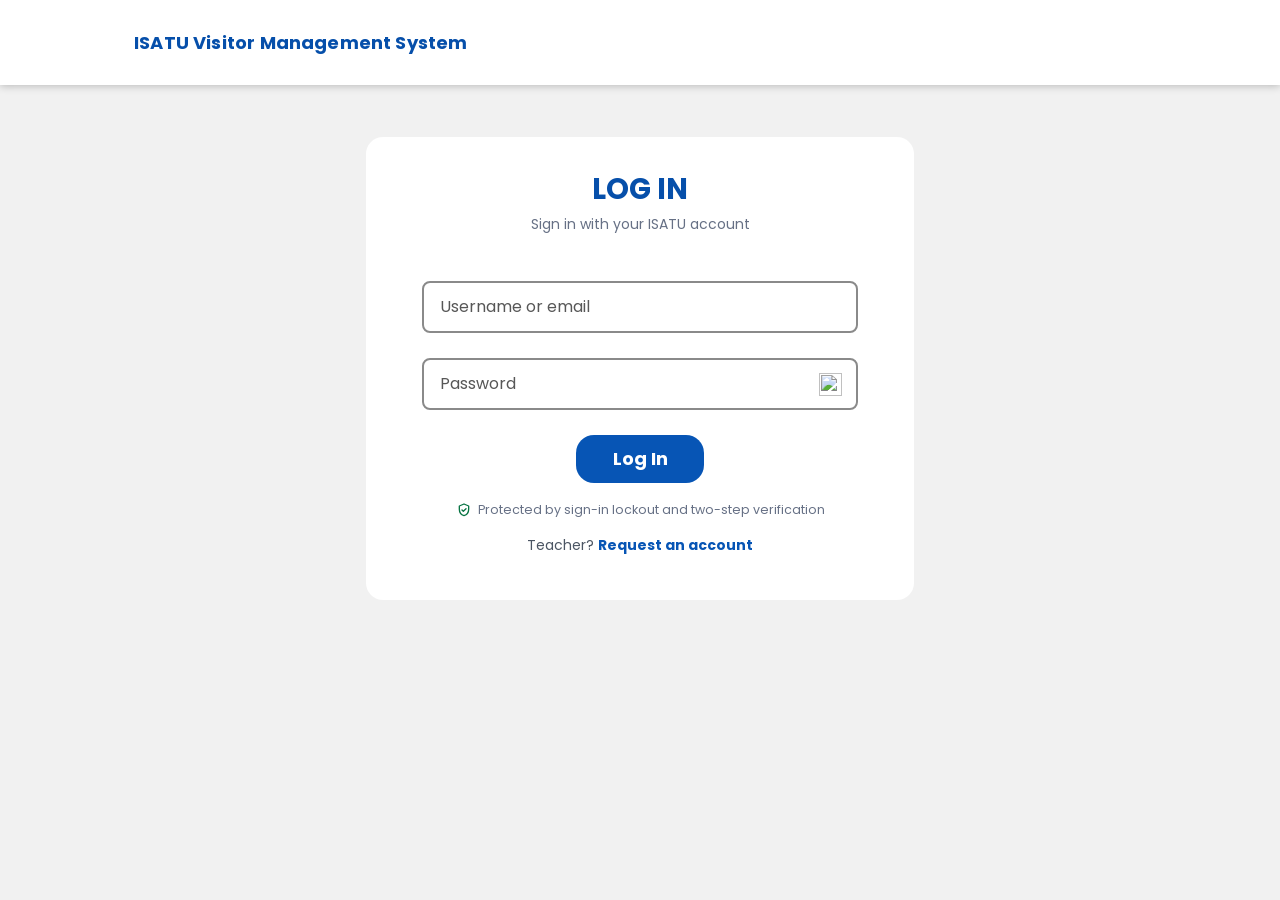
==== commit dd063632: "Add teacher visits, ISATU student and teacher accounts; app 0.8.0 Teacher visits (TEACHER_VISITS.md)" ====
--- a/phone_tracker/admin.html
+++ b/phone_tracker/admin.html
@@ -6,7 +6,7 @@
     <title>ISATU Admin Dashboard</title>
     <link rel="stylesheet" href="https://unpkg.com/leaflet@1.9.4/dist/leaflet.css">
     <link rel="stylesheet" href="https://unpkg.com/maplibre-gl@5.24.0/dist/maplibre-gl.css">
-    <link rel="stylesheet" href="style.css?v=20261105-3">
+    <link rel="stylesheet" href="style.css?v=20261107-1">
 </head>
 <body class="admin-page">
     <header class="admin-topbar">
@@ -217,7 +217,7 @@
                     <div class="admin-section-header admin-directory-header">
                         <div>
                             <h2 id="directoryTitle">Personnel Directory</h2>
-                            <p>Security, admin, office personnel, and visitor accounts</p>
+                            <p>Security, admin, office personnel, teacher, and visitor accounts</p>
                         </div>
                         <div class="admin-table-tools">
                             <button class="admin-text-action" id="sortUsersBtn" type="button">Sort A–Z</button>
@@ -242,7 +242,9 @@
                         <button class="is-active" type="button" data-role-filter="">All Users <span data-role-count="" hidden></span></button>
                         <button type="button" data-role-filter="admin">Admin <span data-role-count="admin" hidden></span></button>
                         <button type="button" data-role-filter="security">Security <span data-role-count="security" hidden></span></button>
-                        <button type="button" data-role-filter="offices">Office <span data-role-count="offices" hidden></span></button>
+                        <button type="button" data-role-filter="offices">Office Personnel <span data-role-count="offices" hidden></span></button>
+                        <button type="button" data-role-filter="teacher">Teachers <span data-role-count="teacher" hidden></span></button>
+                        <button type="button" data-role-filter="student">Students <span data-role-count="student" hidden></span></button>
                         <button type="button" data-role-filter="visitor">Visitor <span data-role-count="visitor" hidden></span></button>
                     </div>
 
@@ -276,10 +278,14 @@
                     <div class="admin-section-header">
                         <div>
                             <h2 id="departmentsTitle">Department Directory</h2>
-                            <p>Offices that Office Personnel belong to and visitors can book</p>
-                        </div>
-                        <div class="admin-table-tools">
-                            <button class="admin-primary-button" id="addDepartmentBtn" type="button">
+                            <p>Departments and offices that visitors can book, with their people</p>
+                        </div>
+                        <div class="admin-table-tools dept-head-actions">
+                            <button class="admin-cancel-button dept-add-office" id="addOfficeBtn" type="button" title="An office on its own, like the Registrar's Office">
+                                <svg viewBox="0 0 24 24" aria-hidden="true"><path d="M12 5v14M5 12h14"/></svg>
+                                Add office
+                            </button>
+                            <button class="admin-primary-button" id="addDepartmentBtn" type="button" title="A department like CCI, with its Dean's Office">
                                 <svg viewBox="0 0 24 24" aria-hidden="true"><path d="M12 5v14M5 12h14"/></svg>
                                 Add department
                             </button>
@@ -549,6 +555,11 @@
                         <span>Average Visit Duration</span>
                         <small>Based on completed visits</small>
                     </article>
+                    <article class="analytics-summary-card">
+                        <strong class="is-blue" id="analyticsStudentVisits">0</strong>
+                        <span>Student Visits</span>
+                        <small id="analyticsStudentNote">ISATU students who saw a teacher. Not counted as visitors.</small>
+                    </article>
                 </div>
 
                 <div class="analytics-primary-grid">
@@ -919,12 +930,50 @@
             <div class="admin-dialog-header">
                 <div>
                     <p class="admin-eyebrow">New account</p>
-                    <h2 id="addUserTitle">Add user</h2>
+                    <h2 id="addUserTitle">Add teacher</h2>
                 </div>
                 <button class="admin-dialog-close" id="closeAddUserBtn" type="button" aria-label="Close">×</button>
             </div>
-            <p class="person-form-heading">Who will use this account</p>
-            <div class="admin-form-grid">
+
+            <p class="person-form-heading">What will this person do?</p>
+            <input type="hidden" id="newUserRole" value="teacher">
+            <div class="role-grid" id="newRoleCards" role="radiogroup" aria-label="Role">
+                <label class="role-card" data-role="teacher">
+                    <input type="radio" name="newRoleChoice" value="teacher">
+                    <svg viewBox="0 0 24 24" aria-hidden="true"><path d="M2 9l10-5 10 5-10 5-10-5Z"/><path d="M6 11v5c2 2 10 2 12 0v-5"/></svg>
+                    <span><strong>Teacher</strong><small>Sets their own hours and accepts or declines their own visitors.</small></span>
+                </label>
+                <label class="role-card" data-role="offices">
+                    <input type="radio" name="newRoleChoice" value="offices">
+                    <svg viewBox="0 0 24 24" aria-hidden="true"><path d="M4 21V5l8-2v18M12 8l8 2v11M2 21h20M7.5 8.5h1M7.5 12h1M7.5 15.5h1M15.5 13h1M15.5 16.5h1"/></svg>
+                    <span><strong>Office Personnel</strong><small>Answers visitors for one office, like the CCI Dean's Office.</small></span>
+                </label>
+                <label class="role-card" data-role="security">
+                    <input type="radio" name="newRoleChoice" value="security">
+                    <svg viewBox="0 0 24 24" aria-hidden="true"><path d="M12 3 5 6v5c0 4.5 3 8.4 7 9.5 4-1.1 7-5 7-9.5V6l-7-3Z"/><path d="m9 12 2 2 4-4"/></svg>
+                    <span><strong>Security</strong><small>Scans passes at the gate and sees who is on campus.</small></span>
+                </label>
+                <label class="role-card" data-role="admin">
+                    <input type="radio" name="newRoleChoice" value="admin">
+                    <svg viewBox="0 0 24 24" aria-hidden="true"><circle cx="12" cy="12" r="3"/><path d="M19.4 15a1.7 1.7 0 0 0 .3 1.9l.1.1a2 2 0 1 1-2.8 2.8l-.1-.1a1.7 1.7 0 0 0-2.9 1.2v.1a2 2 0 1 1-4 0V21a1.7 1.7 0 0 0-2.9-1.1l-.1.1a2 2 0 1 1-2.8-2.8l.1-.1a1.7 1.7 0 0 0-1.2-2.9H3a2 2 0 1 1 0-4h.1A1.7 1.7 0 0 0 4.3 7.3l-.1-.1a2 2 0 1 1 2.8-2.8l.1.1A1.7 1.7 0 0 0 10 3.3V3a2 2 0 1 1 4 0v.1a1.7 1.7 0 0 0 2.9 1.2l.1-.1a2 2 0 1 1 2.8 2.8l-.1.1a1.7 1.7 0 0 0 1.2 2.9h.1a2 2 0 1 1 0 4h-.1a1.7 1.7 0 0 0-1.5 1Z"/></svg>
+                    <span><strong>Administrator</strong><small>Manages users, departments and the campus map.</small></span>
+                </label>
+            </div>
+            <p class="role-hint">Visitors sign up themselves in the app.</p>
+
+            <p class="person-form-heading">Who is this?</p>
+            <div class="person-name-grid" id="newNameGrid">
+                <label data-only="teacher">
+                    <span>Title</span>
+                    <select id="newNameTitle">
+                        <option>Prof.</option>
+                        <option>Dr.</option>
+                        <option>Engr.</option>
+                        <option>Mr.</option>
+                        <option>Ms.</option>
+                        <option>Mrs.</option>
+                    </select>
+                </label>
                 <label>
                     <span>First name</span>
                     <input type="text" id="newFirstName" autocomplete="off" maxlength="60" required>
@@ -933,51 +982,61 @@
                     <span>Last name</span>
                     <input type="text" id="newLastName" autocomplete="off" maxlength="60" required>
                 </label>
+            </div>
+            <div class="admin-form-grid">
                 <label>
                     <span>Position <small>(optional)</small></span>
-                    <input type="text" id="newPosition" autocomplete="off" maxlength="100" placeholder="e.g. Office Secretary">
+                    <input type="text" id="newPosition" autocomplete="off" maxlength="100">
                 </label>
                 <label>
                     <span>Contact number <small>(optional)</small></span>
                     <input type="tel" id="newContactNumber" autocomplete="off" maxlength="20" placeholder="e.g. 0917 123 4567">
                 </label>
                 <label class="sec-wide-field">
-                    <span>Email <small>(optional)</small></span>
+                    <span id="newEmailLabel">Email</span>
                     <input type="email" id="newEmail" autocomplete="off" maxlength="190">
-                </label>
-            </div>
-            <p class="person-form-heading">Account</p>
+                    <small class="person-field-hint" id="newEmailHint">New requests are sent here.</small>
+                </label>
+            </div>
+
+            <p class="person-form-heading" id="newWhereHeading" data-only="teacher offices">Where do they teach?</p>
+            <div class="admin-form-grid" data-only="teacher offices">
+                <label data-only="teacher">
+                    <span>Department</span>
+                    <select id="newDepartment"></select>
+                </label>
+                <label data-only="teacher">
+                    <span>Course</span>
+                    <select id="newCourse"></select>
+                </label>
+                <label class="sec-wide-field" data-only="teacher">
+                    <span>Room <small>(optional)</small></span>
+                    <input type="text" id="newRoom" autocomplete="off" maxlength="150" placeholder="e.g. Faculty Room, CCI Building, 2nd floor">
+                    <small class="person-field-hint">The teacher can change this later.</small>
+                </label>
+                <label class="sec-wide-field admin-office-field" id="newUserOfficeField" data-only="offices">
+                    <span>Office</span>
+                    <select id="newUserOfficeCode"></select>
+                    <small class="person-field-hint">Choosing a course gives it an office that visitors can book. Missing an office? Add it in the Department Directory below the user list.</small>
+                </label>
+            </div>
+
+            <p class="person-form-heading">Sign-in</p>
             <div class="admin-form-grid">
-                <label>
+                <label class="sec-wide-field">
                     <span>Username</span>
                     <input type="text" id="newUsername" autocomplete="off" maxlength="64" required>
                     <small class="person-field-hint" id="newUsernameHint">Suggested from the name. You can change it.</small>
                 </label>
-                <label>
-                    <span>Role</span>
-                    <select id="newUserRole">
-                        <option value="security">Security / Staff</option>
-                        <option value="visitor">Visitor</option>
-                        <option value="offices">Office Personnel</option>
-                        <option value="admin">Admin</option>
-                    </select>
-                </label>
-                <label class="admin-office-field" id="newUserOfficeField" hidden>
-                    <span>Department</span>
-                    <select id="newUserOfficeCode">
-                        <option value="">Select department</option>
-                    </select>
-                    <small class="person-field-hint">Missing a department? Add it in the Department Directory below the user list.</small>
-                </label>
             </div>
             <div class="sec-callout">
                 <svg viewBox="0 0 24 24" aria-hidden="true"><rect x="4" y="10" width="16" height="10" rx="2"/><path d="M8 10V7a4 4 0 0 1 8 0v3"/></svg>
-                <p>A one-time temporary password is created for this account. It expires in 24 hours, and the user chooses their own password at first sign-in. <span id="newUserTwoFactorNote" hidden>Administrators also set up two-step verification.</span></p>
+                <p id="newUserCallout"></p>
             </div>
             <p class="admin-message is-error" id="adminFormError" role="alert" hidden></p>
             <div class="admin-dialog-actions">
                 <button class="admin-cancel-button" id="cancelAddUserBtn" type="button">Cancel</button>
-                <button class="admin-primary-button" id="addUserBtn" type="submit">Add user</button>
+                <button class="admin-primary-button" id="addUserBtn" type="submit">Add teacher</button>
             </div>
         </form>
     </dialog>
@@ -1000,6 +1059,7 @@
                 <li>Works once and expires <strong id="tempPasswordExpires"></strong>.</li>
                 <li>The user must choose their own password when they sign in.</li>
                 <li id="tempPasswordTwoFactor" hidden>They will also set up two-step verification.</li>
+                <li id="tempPasswordTeacher" hidden>Then they set their hours. Visitors can't find them until they do.</li>
             </ul>
             <div class="admin-dialog-actions">
                 <button class="admin-primary-button" type="submit">Done</button>
@@ -1041,9 +1101,29 @@
                         <input type="email" id="editEmail" maxlength="190">
                     </label>
                     <label class="sec-wide-field" id="editDepartmentField" hidden>
-                        <span>Department</span>
+                        <span>Office</span>
                         <select id="editDepartment"></select>
-                        <small class="person-field-hint">Moving someone signs them out so the new department takes effect.</small>
+                        <small class="person-field-hint">Moving someone signs them out so the new office takes effect.</small>
+                    </label>
+                    <label id="editTitleField" hidden>
+                        <span>Title</span>
+                        <select id="editNameTitle">
+                            <option value="">No title</option>
+                            <option>Prof.</option>
+                            <option>Dr.</option>
+                            <option>Engr.</option>
+                            <option>Mr.</option>
+                            <option>Ms.</option>
+                            <option>Mrs.</option>
+                        </select>
+                    </label>
+                    <label id="editCourseField" hidden>
+                        <span>Course</span>
+                        <select id="editCourse"></select>
+                    </label>
+                    <label class="sec-wide-field" id="editRoomField" hidden>
+                        <span>Room <small>(optional)</small></span>
+                        <input type="text" id="editRoom" maxlength="150">
                     </label>
                 </div>
                 <div class="admin-dialog-actions">
@@ -1063,25 +1143,26 @@
                 <div>
                     <p class="admin-eyebrow">Department directory</p>
                     <h2 id="departmentDialogTitle">Add department</h2>
+                    <p class="dept-dialog-under" id="departmentDialogUnder" hidden></p>
                 </div>
                 <button class="admin-dialog-close" type="button" data-close-dialog="departmentDialog" aria-label="Close">×</button>
             </div>
             <div class="admin-form-grid">
                 <label class="sec-wide-field">
-                    <span>Department name</span>
+                    <span id="departmentNameLabel">Department name</span>
                     <input type="text" id="departmentName" maxlength="100" placeholder="e.g. Registrar's Office" required>
                 </label>
-                <label>
+                <label id="departmentCodeField">
                     <span>Short code</span>
                     <input type="text" id="departmentCode" maxlength="16" placeholder="e.g. REGISTRAR" autocomplete="off" spellcheck="false">
                     <small class="person-field-hint" id="departmentCodeHint">Used in records and reports. It cannot be changed later.</small>
                 </label>
-                <label>
+                <label id="departmentLocationField">
                     <span>Location <small>(optional)</small></span>
                     <input type="text" id="departmentLocation" maxlength="150" placeholder="e.g. Admin Building, 2nd floor">
                     <small class="person-field-hint" id="departmentLocationHint" hidden>Change it in Campus Map, on the Inside tab.</small>
                 </label>
-                <label class="sec-wide-field">
+                <label class="sec-wide-field" id="departmentDescriptionField">
                     <span>Description <small>(optional)</small></span>
                     <input type="text" id="departmentDescription" maxlength="255" placeholder="What visitors come here for">
                 </label>
@@ -1217,7 +1298,7 @@
     <!-- Sharp map at every zoom (campus_map.js falls back to OpenStreetMap images without it). -->
     <script src="https://unpkg.com/maplibre-gl@5.24.0/dist/maplibre-gl.js"></script>
     <script src="https://unpkg.com/@maplibre/maplibre-gl-leaflet@0.1.4/leaflet-maplibre-gl.js"></script>
-    <script src="auth.js?v=20261004-1"></script>
+    <script src="auth.js?v=20261106-1"></script>
     <script src="auth_ui.js?v=20261003-1"></script>
     <script src="account_security.js?v=20261004-1"></script>
     <script src="campus_map.js?v=20261005-2"></script>
@@ -1226,6 +1307,6 @@
     <script src="campus_setup.js?v=20261006-4"></script>
     <script src="campus_routes_editor.js?v=20261006-4"></script>
     <script src="campus_inside_editor.js?v=20261105-1"></script>
-    <script src="admin.js?v=20261105-1"></script>
+    <script src="admin.js?v=20261107-1"></script>
 </body>
 </html>
--- a/phone_tracker/style.css
+++ b/phone_tracker/style.css
@@ -3261,21 +3261,6 @@
     background: #000092;
 }
 
-/* A refused check opens the centre as far as the first tooth would, onto red in place of the book. */
-.auth-seal-plate::after {
-    position: absolute;
-    inset: 29.65%;
-    border-radius: 50%;
-    background: #e2231a;
-    content: "";
-    transform: scale(0);
-    transition: transform 0.3s var(--click);
-}
-
-.auth-seal[data-state="failed"] .auth-seal-plate::after {
-    transform: none;
-}
-
 /* White behind the logo: its book pages and the torch's highlights are see-through. */
 .auth-seal-core {
     position: absolute;
@@ -3314,11 +3299,6 @@
 .auth-seal.is-jumping .auth-seal-core,
 .auth-seal.is-jumping .auth-seal-gear {
     transition: none;
-}
-
-/* A slow server: the gear strains at the first tooth. Past the normal first beat only. */
-.auth-seal[data-clicks="0"]:not([data-state="failed"]) .auth-seal-gear {
-    animation: authGearStrain 1.3s ease-in-out 0.72s infinite;
 }
 
 /* The flame's patch of the logo, painted over until the torch lights. */
@@ -3845,11 +3825,6 @@
     to { transform: rotate(360deg); }
 }
 
-@keyframes authGearStrain {
-    0%, 100% { rotate: 0deg; }
-    50% { rotate: 2.5deg; }
-}
-
 @keyframes authFlameLight {
     0% { opacity: 0; transform: scale(0.3, 0); }
     30% { opacity: 1; transform: scale(0.84, 1.24); }
@@ -3886,15 +3861,13 @@
 @media (prefers-reduced-motion: reduce) {
     .auth-panel.is-entering,
     .auth-otp.is-invalid .auth-otp-slots,
-    .auth-seal .auth-seal-gear,
     .auth-seal.is-lighting .auth-seal-flame,
     .auth-seal.is-lighting .auth-seal-glow {
         animation: none;
     }
 
     .auth-seal .auth-seal-core,
-    .auth-seal .auth-seal-gear,
-    .auth-seal .auth-seal-plate::after {
+    .auth-seal .auth-seal-gear {
         transition: none;
     }
 
@@ -11219,3 +11192,406 @@
         flex-direction: column;
     }
 }
+
+/* Add user: the role comes first (admin.html). */
+.role-grid {
+    display: grid;
+    grid-template-columns: repeat(2, minmax(0, 1fr));
+    gap: 8px;
+    margin-bottom: 8px;
+}
+
+.role-card {
+    position: relative;
+    display: flex;
+    gap: 10px;
+    min-height: 86px;
+    padding: 11px 12px;
+    border: 1px solid #cfd6de;
+    border-radius: 12px;
+    background: #ffffff;
+    cursor: pointer;
+}
+
+.role-card:hover {
+    border-color: #93a9c6;
+}
+
+.role-card input {
+    position: absolute;
+    width: 1px;
+    height: 1px;
+    opacity: 0;
+}
+
+.role-card svg {
+    flex: none;
+    width: 22px;
+    height: 22px;
+    margin-top: 1px;
+    fill: none;
+    stroke: #5d6875;
+    stroke-width: 1.8;
+    stroke-linecap: round;
+    stroke-linejoin: round;
+}
+
+.role-card strong {
+    display: block;
+    color: #142033;
+    font-size: 13.5px;
+    line-height: 1.3;
+}
+
+.role-card small {
+    display: block;
+    margin-top: 2px;
+    color: #5d6875;
+    font-size: 11.5px;
+    font-weight: 400;
+    line-height: 1.4;
+}
+
+.role-card.is-on {
+    padding: 10px 11px;
+    border: 2px solid #0755b5;
+    background: #eaf2ff;
+}
+
+.role-card.is-on svg {
+    stroke: #0755b5;
+}
+
+.role-card:focus-within {
+    outline: 3px solid rgba(5, 83, 177, 0.3);
+    outline-offset: 2px;
+}
+
+.role-hint {
+    margin: 0 0 12px;
+    color: #737d89;
+    font-size: 11.5px;
+}
+
+.person-name-grid {
+    display: grid;
+    grid-template-columns: repeat(2, minmax(0, 1fr));
+    gap: 12px;
+    margin-bottom: 12px;
+}
+
+.person-name-grid.has-title {
+    grid-template-columns: 92px minmax(0, 1fr) minmax(0, 1fr);
+}
+
+.person-name-grid label {
+    display: grid;
+    gap: 6px;
+    margin: 0;
+}
+
+.person-name-grid label > span {
+    color: #424b56;
+    font-size: 12px;
+    font-weight: 700;
+}
+
+.person-name-grid input,
+.person-name-grid select {
+    width: 100%;
+    min-height: 42px;
+    margin: 0;
+    padding: 8px 10px;
+    border: 1px solid #aeb4bc;
+    border-radius: 7px;
+    background: #ffffff;
+    color: #172033;
+    font: inherit;
+    font-size: 13px;
+    box-sizing: border-box;
+}
+
+/* Department Directory: a department holds its offices, courses and teachers. */
+.dept-card.is-wide {
+    grid-column: 1 / -1;
+}
+
+.dept-stats.is-four {
+    grid-template-columns: repeat(4, minmax(0, 1fr));
+}
+
+.dept-group-title {
+    margin: 16px 0 8px;
+    color: #142033;
+    font-size: 13px;
+    font-weight: 700;
+}
+
+.dept-courses {
+    display: grid;
+    grid-template-columns: repeat(3, minmax(0, 1fr));
+    gap: 10px;
+}
+
+.dept-courses.is-two {
+    grid-template-columns: repeat(2, minmax(0, 1fr));
+}
+
+.dept-course {
+    min-width: 0;
+    padding: 10px 12px;
+    border: 1px solid #e3e8ee;
+    border-radius: 12px;
+    background: #f9fbfd;
+}
+
+.dept-course.is-archived {
+    opacity: 0.7;
+}
+
+.dept-course h4 {
+    display: flex;
+    align-items: center;
+    justify-content: space-between;
+    gap: 8px;
+    margin: 0 0 6px;
+    color: #06458f;
+    font-size: 13.5px;
+    line-height: 1.3;
+}
+
+.dept-course h4 small {
+    color: #5d6875;
+    font-size: 11.5px;
+    font-weight: 500;
+}
+
+.dept-course h4 .dept-code {
+    margin-top: 0;
+}
+
+.dept-course .dept-people {
+    margin: 0 0 6px;
+}
+
+.dept-office-line {
+    display: flex;
+    align-items: center;
+    gap: 7px;
+    margin: 0 0 7px;
+    color: #26313f;
+    font-size: 12.5px;
+    line-height: 1.4;
+}
+
+.dept-office-line.is-none {
+    color: #737d89;
+}
+
+.dept-office-line .dept-dot {
+    flex: none;
+}
+
+.admin-page .dept-add-link {
+    margin-left: auto;
+    padding: 0;
+    border: 0;
+    background: none;
+    color: #0755b5;
+    font-size: 12px;
+    font-weight: 700;
+    cursor: pointer;
+}
+
+.dept-add-link:hover {
+    text-decoration: underline;
+}
+
+.dept-teachers {
+    margin: 0;
+    padding: 0;
+    list-style: none;
+}
+
+.dept-teachers li {
+    display: flex;
+    flex-wrap: wrap;
+    align-items: center;
+    justify-content: space-between;
+    gap: 2px 8px;
+    padding: 5px 0;
+    border-top: 1px solid #edf0f4;
+    color: #26313f;
+    font-size: 12.5px;
+    line-height: 1.35;
+}
+
+.dept-teachers li:first-child {
+    border-top: 0;
+}
+
+.dept-teachers .dept-person {
+    width: auto;
+    padding: 0;
+}
+
+.dept-mini {
+    display: flex;
+    flex-wrap: wrap;
+    gap: 4px 2px;
+    margin-top: 8px;
+    padding-top: 6px;
+    border-top: 1px solid #edf0f4;
+}
+
+.admin-page .dept-mini .sec-manage-button {
+    font-size: 12px;
+    font-weight: 700;
+}
+
+.dept-dialog-under {
+    margin: 2px 0 0;
+    color: #5d6875;
+    font-size: 13px;
+}
+
+@media (max-width: 720px) {
+    .role-grid,
+    .dept-courses,
+    .dept-courses.is-two {
+        grid-template-columns: minmax(0, 1fr);
+    }
+
+    .person-name-grid.has-title {
+        grid-template-columns: minmax(0, 1fr);
+    }
+
+    .dept-stats.is-four {
+        grid-template-columns: repeat(2, minmax(0, 1fr));
+    }
+}
+
+/* Fields a form hides stay hidden, whatever display their own rule sets. */
+#addUserDialog [hidden],
+#manageEditForm [hidden],
+#departmentDialog [hidden] {
+    display: none !important;
+}
+
+.office-sidebar .admin-nav-item[hidden] {
+    display: none;
+}
+
+/* Office Personnel's list of teachers */
+.ot-tag {
+    display: inline-block;
+    min-width: 30px;
+    padding: 1px 7px;
+    border-radius: 6px;
+    background: #eaf2ff;
+    color: #06458f;
+    font-size: 11.5px;
+    font-weight: 700;
+    text-align: center;
+}
+
+.ot-next {
+    color: #5d6875;
+    font-size: 12.5px;
+}
+
+@media (max-width: 640px) {
+    .office-page table.ot-table,
+    .office-page table.ot-table tbody {
+        display: block;
+        width: 100%;
+        min-width: 0;
+    }
+
+    .office-page table.ot-table thead {
+        display: none;
+    }
+
+    .office-page table.ot-table tr {
+        display: grid;
+        grid-template-columns: minmax(0, 1fr) auto;
+        align-items: center;
+        gap: 5px 10px;
+        padding: 12px 2px;
+        border-bottom: 1px solid #edf1f6;
+    }
+
+    .office-page table.ot-table tr:last-child {
+        border-bottom: 0;
+    }
+
+    .office-page table.ot-table td {
+        display: block;
+        padding: 0;
+        border: 0;
+        white-space: normal;
+    }
+
+    .office-page table.ot-table td:nth-child(n + 3) {
+        grid-column: 1 / -1;
+    }
+
+    .office-page table.ot-table td.ot-next::before {
+        content: "Next free: ";
+    }
+
+    .office-page table.ot-table td.ot-next.is-none {
+        display: none;
+    }
+}
+
+.dept-card.is-wide > .dept-actions {
+    margin-top: 14px;
+}
+
+/* Department Directory: two add buttons, and who approves a department's teachers (SCHOOL_ACCOUNTS.md). */
+.dept-head-actions { display: flex; flex-wrap: wrap; gap: 8px; }
+.admin-page .dept-head-actions .admin-cancel-button { display: inline-flex; align-items: center; gap: 6px; min-height: 40px; padding: 8px 14px; border-radius: 8px; font-weight: 700; cursor: pointer; }
+.admin-page .dept-head-actions .admin-cancel-button svg { width: 16px; height: 16px; fill: none; stroke: currentColor; stroke-width: 2.2; stroke-linecap: round; }
+.dept-approval { margin: 10px 0 0; padding: 9px 12px; border: 1px solid #d6e4f7; border-radius: 10px; background: #f3f8ff; color: #26313f; font-size: 12.5px; line-height: 1.5; }
+.dept-approval.is-warn { border-color: #f5d48a; background: #fff7e0; color: #5c4300; }
+.dept-approval strong { color: inherit; }
+.admin-page .dept-approval .dept-add-link { margin-left: 0; }
+
+/* Office page: teacher requests and accounts for the Dean's Office (SCHOOL_ACCOUNTS.md). */
+.office-nav-count { display: inline-grid; place-items: center; min-width: 22px; height: 22px; margin-left: auto; padding: 0 6px; border-radius: 11px; background: #ffd43b; color: #172033; font-size: 11.5px; font-style: normal; font-weight: 700; }
+.ot-request-name { display: block; color: #151515; font-size: 13.5px; }
+.ot-request-email { display: block; color: #6b7480; font-size: 11.5px; }
+.ot-course-select { min-height: 34px; padding: 4px 8px; border: 1px solid #aeb4bc; border-radius: 7px; background: #fff; color: #172033; font: inherit; font-size: 13px; }
+.ot-request-actions { white-space: nowrap; text-align: right; }
+.ot-request-actions > * + * { margin-left: 6px; }
+.office-page .office-approve-button { min-height: 34px; padding: 6px 14px; border: 0; border-radius: 8px; background: #0755b5; color: #fff; font: inherit; font-size: 13px; font-weight: 700; cursor: pointer; }
+.office-page .office-approve-button:hover { background: #06458f; }
+.office-page .ot-toggle { min-height: 34px; padding: 6px 10px; border: 0; background: none; color: #0755b5; font: inherit; font-size: 13px; font-weight: 700; cursor: pointer; }
+.office-page .ot-toggle.is-danger { color: #b42318; }
+.office-page .ot-toggle:disabled, .office-page .office-approve-button:disabled { opacity: .55; cursor: default; }
+.ot-table tr.is-off td { color: #8a94a3; }
+.office-reasons { display: grid; gap: 8px; margin: 0 0 6px; padding: 0; border: 0; }
+.office-reasons legend { margin-bottom: 8px; padding: 0; color: #424b56; font-size: 12.5px; }
+.office-reasons label { display: flex; align-items: center; gap: 9px; padding: 10px 12px; border: 1px solid #cfd6de; border-radius: 10px; font-size: 13.5px; cursor: pointer; }
+.office-reasons label:has(input:checked) { border-color: #0755b5; background: #eaf2ff; }
+.office-reasons input[type="radio"] { flex: none; width: 18px; height: 18px; margin: 0; accent-color: #0755b5; }
+.office-reasons textarea { width: 100%; padding: 8px 10px; border: 1px solid #aeb4bc; border-radius: 8px; font: inherit; font-size: 13.5px; box-sizing: border-box; }
+
+/* Request a teacher account (teacher_request.html) and its link on the sign-in page. */
+.auth-hint { margin: -6px 0 10px 4px; color: #5d6875; font-size: 12px; line-height: 1.4; }
+.auth-hint.is-error { color: #b42318; font-weight: 600; }
+.auth-row { display: grid; grid-template-columns: 104px minmax(0, 1fr); gap: 10px; }
+.auth-summary { margin: 4px 0 18px; padding: 12px 14px; border: 1px solid #e3e8ee; border-radius: 12px; background: #f9fbfd; font-size: 13px; line-height: 1.6; text-align: left; }
+.auth-summary div { display: flex; justify-content: space-between; gap: 12px; }
+.auth-summary dt { color: #5d6875; }
+.auth-summary dd { margin: 0; font-weight: 700; text-align: right; }
+.auth-request-link { margin: 16px 0 0; color: #4b5563; font-size: 14px; text-align: center; }
+.auth-request-link a { color: #0755b5; font-weight: 700; text-decoration: none; }
+.auth-request-link a:hover { text-decoration: underline; }
+a.auth-submit { display: flex; align-items: center; justify-content: center; text-decoration: none; }
+
+/* Analytics: the Student Visits card makes four. */
+@media (min-width: 1100px) {
+    .analytics-summary-grid { grid-template-columns: repeat(4, minmax(0, 1fr)); }
+}
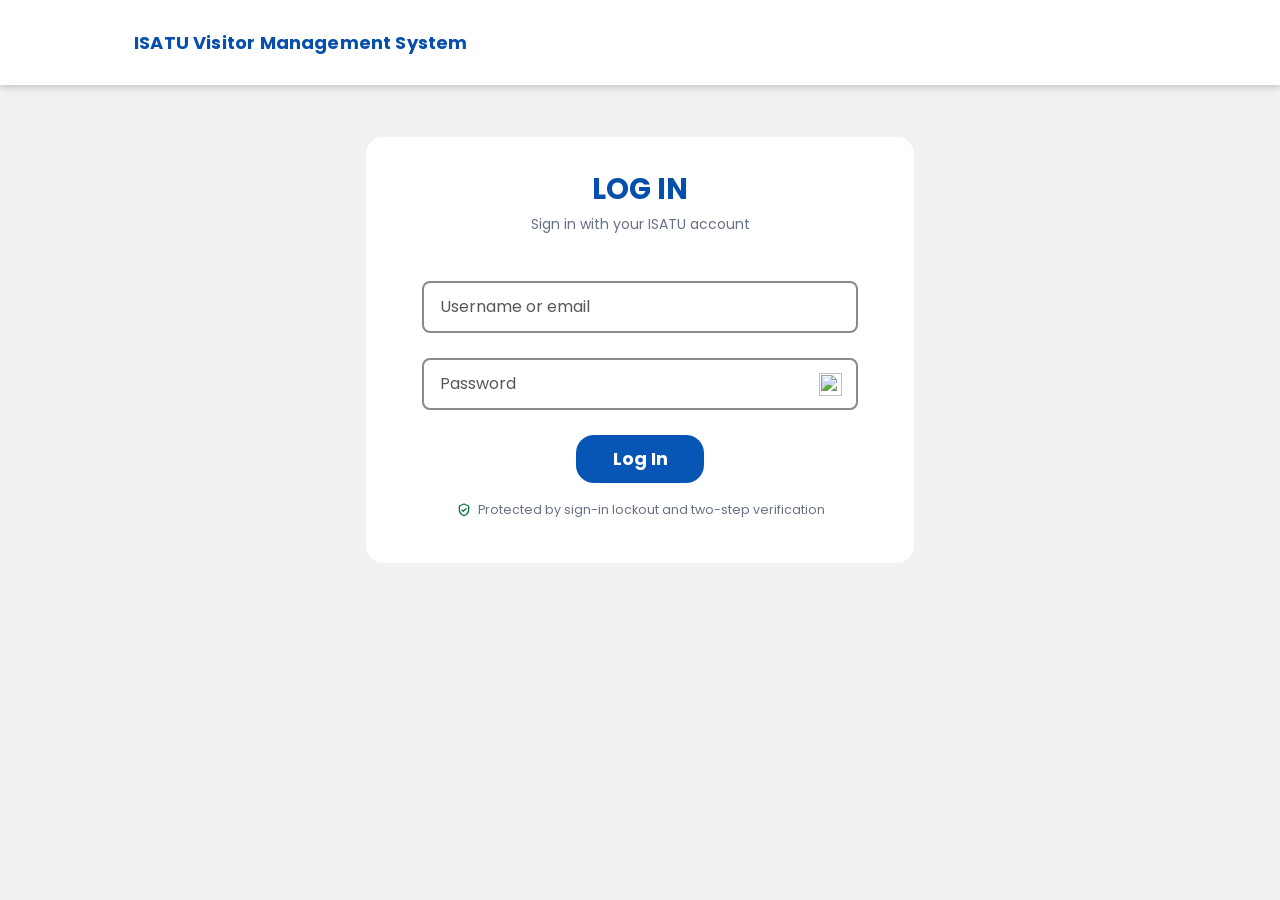
==== commit 8892d978: "Visitors only: no student or teacher accounts, one plain office list; app 0.11.0 After the capstone " ====
--- a/phone_tracker/admin.html
+++ b/phone_tracker/admin.html
@@ -6,7 +6,7 @@
     <title>ISATU Admin Dashboard</title>
     <link rel="stylesheet" href="https://unpkg.com/leaflet@1.9.4/dist/leaflet.css">
     <link rel="stylesheet" href="https://unpkg.com/maplibre-gl@5.24.0/dist/maplibre-gl.css">
-    <link rel="stylesheet" href="style.css?v=20261107-1">
+    <link rel="stylesheet" href="style.css?v=20261110-1">
 </head>
 <body class="admin-page">
     <header class="admin-topbar">
@@ -217,7 +217,7 @@
                     <div class="admin-section-header admin-directory-header">
                         <div>
                             <h2 id="directoryTitle">Personnel Directory</h2>
-                            <p>Security, admin, office personnel, teacher, and visitor accounts</p>
+                            <p>Security, admin, office personnel, and visitor accounts</p>
                         </div>
                         <div class="admin-table-tools">
                             <button class="admin-text-action" id="sortUsersBtn" type="button">Sort A–Z</button>
@@ -243,12 +243,12 @@
                         <button type="button" data-role-filter="admin">Admin <span data-role-count="admin" hidden></span></button>
                         <button type="button" data-role-filter="security">Security <span data-role-count="security" hidden></span></button>
                         <button type="button" data-role-filter="offices">Office Personnel <span data-role-count="offices" hidden></span></button>
-                        <button type="button" data-role-filter="teacher">Teachers <span data-role-count="teacher" hidden></span></button>
-                        <button type="button" data-role-filter="student">Students <span data-role-count="student" hidden></span></button>
+
                         <button type="button" data-role-filter="visitor">Visitor <span data-role-count="visitor" hidden></span></button>
                     </div>
 
                     <p class="admin-message is-error" id="adminListError" role="alert" hidden></p>
+                    <p class="admin-message is-success" id="adminListSuccess" role="status" hidden></p>
                     <div class="admin-table-wrap">
                         <table class="admin-table">
                             <thead>
@@ -277,17 +277,13 @@
                 <section class="admin-content-card" aria-labelledby="departmentsTitle">
                     <div class="admin-section-header">
                         <div>
-                            <h2 id="departmentsTitle">Department Directory</h2>
-                            <p>Departments and offices that visitors can book, with their people</p>
-                        </div>
-                        <div class="admin-table-tools dept-head-actions">
-                            <button class="admin-cancel-button dept-add-office" id="addOfficeBtn" type="button" title="An office on its own, like the Registrar's Office">
+                            <h2 id="departmentsTitle">Office Directory</h2>
+                            <p>The offices visitors can book, each with its own Office Personnel</p>
+                        </div>
+                        <div class="admin-table-tools">
+                            <button class="admin-primary-button" id="addOfficeBtn" type="button">
                                 <svg viewBox="0 0 24 24" aria-hidden="true"><path d="M12 5v14M5 12h14"/></svg>
                                 Add office
-                            </button>
-                            <button class="admin-primary-button" id="addDepartmentBtn" type="button" title="A department like CCI, with its Dean's Office">
-                                <svg viewBox="0 0 24 24" aria-hidden="true"><path d="M12 5v14M5 12h14"/></svg>
-                                Add department
                             </button>
                         </div>
                     </div>
@@ -555,11 +551,7 @@
                         <span>Average Visit Duration</span>
                         <small>Based on completed visits</small>
                     </article>
-                    <article class="analytics-summary-card">
-                        <strong class="is-blue" id="analyticsStudentVisits">0</strong>
-                        <span>Student Visits</span>
-                        <small id="analyticsStudentNote">ISATU students who saw a teacher. Not counted as visitors.</small>
-                    </article>
+
                 </div>
 
                 <div class="analytics-primary-grid">
@@ -930,19 +922,14 @@
             <div class="admin-dialog-header">
                 <div>
                     <p class="admin-eyebrow">New account</p>
-                    <h2 id="addUserTitle">Add teacher</h2>
+                    <h2 id="addUserTitle">Add office personnel</h2>
                 </div>
                 <button class="admin-dialog-close" id="closeAddUserBtn" type="button" aria-label="Close">×</button>
             </div>
 
             <p class="person-form-heading">What will this person do?</p>
-            <input type="hidden" id="newUserRole" value="teacher">
+            <input type="hidden" id="newUserRole" value="offices">
             <div class="role-grid" id="newRoleCards" role="radiogroup" aria-label="Role">
-                <label class="role-card" data-role="teacher">
-                    <input type="radio" name="newRoleChoice" value="teacher">
-                    <svg viewBox="0 0 24 24" aria-hidden="true"><path d="M2 9l10-5 10 5-10 5-10-5Z"/><path d="M6 11v5c2 2 10 2 12 0v-5"/></svg>
-                    <span><strong>Teacher</strong><small>Sets their own hours and accepts or declines their own visitors.</small></span>
-                </label>
                 <label class="role-card" data-role="offices">
                     <input type="radio" name="newRoleChoice" value="offices">
                     <svg viewBox="0 0 24 24" aria-hidden="true"><path d="M4 21V5l8-2v18M12 8l8 2v11M2 21h20M7.5 8.5h1M7.5 12h1M7.5 15.5h1M15.5 13h1M15.5 16.5h1"/></svg>
@@ -956,24 +943,13 @@
                 <label class="role-card" data-role="admin">
                     <input type="radio" name="newRoleChoice" value="admin">
                     <svg viewBox="0 0 24 24" aria-hidden="true"><circle cx="12" cy="12" r="3"/><path d="M19.4 15a1.7 1.7 0 0 0 .3 1.9l.1.1a2 2 0 1 1-2.8 2.8l-.1-.1a1.7 1.7 0 0 0-2.9 1.2v.1a2 2 0 1 1-4 0V21a1.7 1.7 0 0 0-2.9-1.1l-.1.1a2 2 0 1 1-2.8-2.8l.1-.1a1.7 1.7 0 0 0-1.2-2.9H3a2 2 0 1 1 0-4h.1A1.7 1.7 0 0 0 4.3 7.3l-.1-.1a2 2 0 1 1 2.8-2.8l.1.1A1.7 1.7 0 0 0 10 3.3V3a2 2 0 1 1 4 0v.1a1.7 1.7 0 0 0 2.9 1.2l.1-.1a2 2 0 1 1 2.8 2.8l-.1.1a1.7 1.7 0 0 0 1.2 2.9h.1a2 2 0 1 1 0 4h-.1a1.7 1.7 0 0 0-1.5 1Z"/></svg>
-                    <span><strong>Administrator</strong><small>Manages users, departments and the campus map.</small></span>
+                    <span><strong>Administrator</strong><small>Manages users, offices and the campus map.</small></span>
                 </label>
             </div>
             <p class="role-hint">Visitors sign up themselves in the app.</p>
 
             <p class="person-form-heading">Who is this?</p>
             <div class="person-name-grid" id="newNameGrid">
-                <label data-only="teacher">
-                    <span>Title</span>
-                    <select id="newNameTitle">
-                        <option>Prof.</option>
-                        <option>Dr.</option>
-                        <option>Engr.</option>
-                        <option>Mr.</option>
-                        <option>Ms.</option>
-                        <option>Mrs.</option>
-                    </select>
-                </label>
                 <label>
                     <span>First name</span>
                     <input type="text" id="newFirstName" autocomplete="off" maxlength="60" required>
@@ -993,31 +969,17 @@
                     <input type="tel" id="newContactNumber" autocomplete="off" maxlength="20" placeholder="e.g. 0917 123 4567">
                 </label>
                 <label class="sec-wide-field">
-                    <span id="newEmailLabel">Email</span>
+                    <span>Email <small>(optional)</small></span>
                     <input type="email" id="newEmail" autocomplete="off" maxlength="190">
-                    <small class="person-field-hint" id="newEmailHint">New requests are sent here.</small>
-                </label>
-            </div>
-
-            <p class="person-form-heading" id="newWhereHeading" data-only="teacher offices">Where do they teach?</p>
-            <div class="admin-form-grid" data-only="teacher offices">
-                <label data-only="teacher">
-                    <span>Department</span>
-                    <select id="newDepartment"></select>
-                </label>
-                <label data-only="teacher">
-                    <span>Course</span>
-                    <select id="newCourse"></select>
-                </label>
-                <label class="sec-wide-field" data-only="teacher">
-                    <span>Room <small>(optional)</small></span>
-                    <input type="text" id="newRoom" autocomplete="off" maxlength="150" placeholder="e.g. Faculty Room, CCI Building, 2nd floor">
-                    <small class="person-field-hint">The teacher can change this later.</small>
-                </label>
-                <label class="sec-wide-field admin-office-field" id="newUserOfficeField" data-only="offices">
+                </label>
+            </div>
+
+            <p class="person-form-heading" data-only="offices">Where do they work?</p>
+            <div class="admin-form-grid" data-only="offices">
+                <label class="sec-wide-field admin-office-field" id="newUserOfficeField">
                     <span>Office</span>
                     <select id="newUserOfficeCode"></select>
-                    <small class="person-field-hint">Choosing a course gives it an office that visitors can book. Missing an office? Add it in the Department Directory below the user list.</small>
+                    <small class="person-field-hint">Missing an office? Add it in the Office Directory below the user list.</small>
                 </label>
             </div>
 
@@ -1036,7 +998,7 @@
             <p class="admin-message is-error" id="adminFormError" role="alert" hidden></p>
             <div class="admin-dialog-actions">
                 <button class="admin-cancel-button" id="cancelAddUserBtn" type="button">Cancel</button>
-                <button class="admin-primary-button" id="addUserBtn" type="submit">Add teacher</button>
+                <button class="admin-primary-button" id="addUserBtn" type="submit">Add office personnel</button>
             </div>
         </form>
     </dialog>
@@ -1059,7 +1021,7 @@
                 <li>Works once and expires <strong id="tempPasswordExpires"></strong>.</li>
                 <li>The user must choose their own password when they sign in.</li>
                 <li id="tempPasswordTwoFactor" hidden>They will also set up two-step verification.</li>
-                <li id="tempPasswordTeacher" hidden>Then they set their hours. Visitors can't find them until they do.</li>
+
             </ul>
             <div class="admin-dialog-actions">
                 <button class="admin-primary-button" type="submit">Done</button>
@@ -1105,26 +1067,7 @@
                         <select id="editDepartment"></select>
                         <small class="person-field-hint">Moving someone signs them out so the new office takes effect.</small>
                     </label>
-                    <label id="editTitleField" hidden>
-                        <span>Title</span>
-                        <select id="editNameTitle">
-                            <option value="">No title</option>
-                            <option>Prof.</option>
-                            <option>Dr.</option>
-                            <option>Engr.</option>
-                            <option>Mr.</option>
-                            <option>Ms.</option>
-                            <option>Mrs.</option>
-                        </select>
-                    </label>
-                    <label id="editCourseField" hidden>
-                        <span>Course</span>
-                        <select id="editCourse"></select>
-                    </label>
-                    <label class="sec-wide-field" id="editRoomField" hidden>
-                        <span>Room <small>(optional)</small></span>
-                        <input type="text" id="editRoom" maxlength="150">
-                    </label>
+
                 </div>
                 <div class="admin-dialog-actions">
                     <button class="admin-cancel-button" type="button" id="cancelEditDetailsBtn">Cancel</button>
@@ -1141,28 +1084,27 @@
         <form id="departmentForm" novalidate>
             <div class="admin-dialog-header">
                 <div>
-                    <p class="admin-eyebrow">Department directory</p>
-                    <h2 id="departmentDialogTitle">Add department</h2>
-                    <p class="dept-dialog-under" id="departmentDialogUnder" hidden></p>
+                    <p class="admin-eyebrow">Office directory</p>
+                    <h2 id="departmentDialogTitle">Add office</h2>
                 </div>
                 <button class="admin-dialog-close" type="button" data-close-dialog="departmentDialog" aria-label="Close">×</button>
             </div>
             <div class="admin-form-grid">
                 <label class="sec-wide-field">
-                    <span id="departmentNameLabel">Department name</span>
+                    <span>Office name</span>
                     <input type="text" id="departmentName" maxlength="100" placeholder="e.g. Registrar's Office" required>
                 </label>
-                <label id="departmentCodeField">
+                <label>
                     <span>Short code</span>
                     <input type="text" id="departmentCode" maxlength="16" placeholder="e.g. REGISTRAR" autocomplete="off" spellcheck="false">
                     <small class="person-field-hint" id="departmentCodeHint">Used in records and reports. It cannot be changed later.</small>
                 </label>
-                <label id="departmentLocationField">
+                <label>
                     <span>Location <small>(optional)</small></span>
                     <input type="text" id="departmentLocation" maxlength="150" placeholder="e.g. Admin Building, 2nd floor">
                     <small class="person-field-hint" id="departmentLocationHint" hidden>Change it in Campus Map, on the Inside tab.</small>
                 </label>
-                <label class="sec-wide-field" id="departmentDescriptionField">
+                <label class="sec-wide-field">
                     <span>Description <small>(optional)</small></span>
                     <input type="text" id="departmentDescription" maxlength="255" placeholder="What visitors come here for">
                 </label>
@@ -1170,7 +1112,7 @@
             <p class="admin-message is-error" id="departmentFormError" role="alert" hidden></p>
             <div class="admin-dialog-actions">
                 <button class="admin-cancel-button" type="button" data-close-dialog="departmentDialog">Cancel</button>
-                <button class="admin-primary-button" type="submit" id="saveDepartmentBtn">Add department</button>
+                <button class="admin-primary-button" type="submit" id="saveDepartmentBtn">Add office</button>
             </div>
         </form>
     </dialog>
@@ -1298,15 +1240,16 @@
     <!-- Sharp map at every zoom (campus_map.js falls back to OpenStreetMap images without it). -->
     <script src="https://unpkg.com/maplibre-gl@5.24.0/dist/maplibre-gl.js"></script>
     <script src="https://unpkg.com/@maplibre/maplibre-gl-leaflet@0.1.4/leaflet-maplibre-gl.js"></script>
-    <script src="auth.js?v=20261106-1"></script>
+    <script src="auth.js?v=20261110-1"></script>
+    <script src="dialogs.js?v=20261107-3"></script>
     <script src="auth_ui.js?v=20261003-1"></script>
-    <script src="account_security.js?v=20261004-1"></script>
+    <script src="account_security.js?v=20261107-3"></script>
     <script src="campus_map.js?v=20261005-2"></script>
     <script src="gps_filter.js?v=20261012-1"></script>
     <script src="campus_gps.js?v=20261012-1"></script>
-    <script src="campus_setup.js?v=20261006-4"></script>
-    <script src="campus_routes_editor.js?v=20261006-4"></script>
-    <script src="campus_inside_editor.js?v=20261105-1"></script>
-    <script src="admin.js?v=20261107-1"></script>
+    <script src="campus_setup.js?v=20261107-3"></script>
+    <script src="campus_routes_editor.js?v=20261107-3"></script>
+    <script src="campus_inside_editor.js?v=20261107-3"></script>
+    <script src="admin.js?v=20261110-1"></script>
 </body>
 </html>
--- a/phone_tracker/style.css
+++ b/phone_tracker/style.css
@@ -11196,7 +11196,7 @@
 /* Add user: the role comes first (admin.html). */
 .role-grid {
     display: grid;
-    grid-template-columns: repeat(2, minmax(0, 1fr));
+    grid-template-columns: repeat(3, minmax(0, 1fr));
     gap: 8px;
     margin-bottom: 8px;
 }
@@ -11278,10 +11278,6 @@
     grid-template-columns: repeat(2, minmax(0, 1fr));
     gap: 12px;
     margin-bottom: 12px;
-}
-
-.person-name-grid.has-title {
-    grid-template-columns: 92px minmax(0, 1fr) minmax(0, 1fr);
 }
 
 .person-name-grid label {
@@ -11311,163 +11307,9 @@
     box-sizing: border-box;
 }
 
-/* Department Directory: a department holds its offices, courses and teachers. */
-.dept-card.is-wide {
-    grid-column: 1 / -1;
-}
-
-.dept-stats.is-four {
-    grid-template-columns: repeat(4, minmax(0, 1fr));
-}
-
-.dept-group-title {
-    margin: 16px 0 8px;
-    color: #142033;
-    font-size: 13px;
-    font-weight: 700;
-}
-
-.dept-courses {
-    display: grid;
-    grid-template-columns: repeat(3, minmax(0, 1fr));
-    gap: 10px;
-}
-
-.dept-courses.is-two {
-    grid-template-columns: repeat(2, minmax(0, 1fr));
-}
-
-.dept-course {
-    min-width: 0;
-    padding: 10px 12px;
-    border: 1px solid #e3e8ee;
-    border-radius: 12px;
-    background: #f9fbfd;
-}
-
-.dept-course.is-archived {
-    opacity: 0.7;
-}
-
-.dept-course h4 {
-    display: flex;
-    align-items: center;
-    justify-content: space-between;
-    gap: 8px;
-    margin: 0 0 6px;
-    color: #06458f;
-    font-size: 13.5px;
-    line-height: 1.3;
-}
-
-.dept-course h4 small {
-    color: #5d6875;
-    font-size: 11.5px;
-    font-weight: 500;
-}
-
-.dept-course h4 .dept-code {
-    margin-top: 0;
-}
-
-.dept-course .dept-people {
-    margin: 0 0 6px;
-}
-
-.dept-office-line {
-    display: flex;
-    align-items: center;
-    gap: 7px;
-    margin: 0 0 7px;
-    color: #26313f;
-    font-size: 12.5px;
-    line-height: 1.4;
-}
-
-.dept-office-line.is-none {
-    color: #737d89;
-}
-
-.dept-office-line .dept-dot {
-    flex: none;
-}
-
-.admin-page .dept-add-link {
-    margin-left: auto;
-    padding: 0;
-    border: 0;
-    background: none;
-    color: #0755b5;
-    font-size: 12px;
-    font-weight: 700;
-    cursor: pointer;
-}
-
-.dept-add-link:hover {
-    text-decoration: underline;
-}
-
-.dept-teachers {
-    margin: 0;
-    padding: 0;
-    list-style: none;
-}
-
-.dept-teachers li {
-    display: flex;
-    flex-wrap: wrap;
-    align-items: center;
-    justify-content: space-between;
-    gap: 2px 8px;
-    padding: 5px 0;
-    border-top: 1px solid #edf0f4;
-    color: #26313f;
-    font-size: 12.5px;
-    line-height: 1.35;
-}
-
-.dept-teachers li:first-child {
-    border-top: 0;
-}
-
-.dept-teachers .dept-person {
-    width: auto;
-    padding: 0;
-}
-
-.dept-mini {
-    display: flex;
-    flex-wrap: wrap;
-    gap: 4px 2px;
-    margin-top: 8px;
-    padding-top: 6px;
-    border-top: 1px solid #edf0f4;
-}
-
-.admin-page .dept-mini .sec-manage-button {
-    font-size: 12px;
-    font-weight: 700;
-}
-
-.dept-dialog-under {
-    margin: 2px 0 0;
-    color: #5d6875;
-    font-size: 13px;
-}
-
 @media (max-width: 720px) {
-    .role-grid,
-    .dept-courses,
-    .dept-courses.is-two {
+    .role-grid {
         grid-template-columns: minmax(0, 1fr);
-    }
-
-    .person-name-grid.has-title {
-        grid-template-columns: minmax(0, 1fr);
-    }
-
-    .dept-stats.is-four {
-        grid-template-columns: repeat(2, minmax(0, 1fr));
     }
 }
 
@@ -11478,120 +11320,103 @@
     display: none !important;
 }
 
-.office-sidebar .admin-nav-item[hidden] {
-    display: none;
-}
-
-/* Office Personnel's list of teachers */
-.ot-tag {
-    display: inline-block;
-    min-width: 30px;
-    padding: 1px 7px;
-    border-radius: 6px;
-    background: #eaf2ff;
-    color: #06458f;
-    font-size: 11.5px;
+/* Confirmation dialogs (dialogs.js): the system's own confirm() and alert(). A modal dialog sits
+   in the middle of the screen; this keeps the look of the other dialogs, a little narrower. */
+.admin-dialog.app-dialog {
+    width: min(92vw, 460px);
+    color: #142033;
+}
+
+.app-dialog [hidden] {
+    display: none !important;
+}
+
+.app-dialog[open] {
+    animation: app-dialog-in 160ms ease-out;
+}
+
+.app-dialog[open]::backdrop {
+    animation: app-dialog-fade 160ms ease-out;
+}
+
+@keyframes app-dialog-in {
+    from { opacity: 0; transform: translateY(10px) scale(0.98); }
+    to { opacity: 1; transform: none; }
+}
+
+@keyframes app-dialog-fade {
+    from { opacity: 0; }
+}
+
+.app-dialog .admin-dialog-header {
+    margin-bottom: 12px;
+}
+
+.app-dialog .admin-dialog-header h2 {
+    font-size: 19px;
+    line-height: 1.35;
+    overflow-wrap: anywhere;
+}
+
+.app-dialog-message p {
+    margin: 0 0 10px;
+    color: #475467;
+    font-size: 13.5px;
+    line-height: 1.6;
+    white-space: pre-line;
+    overflow-wrap: anywhere;
+}
+
+.app-dialog-message p:last-child {
+    margin-bottom: 0;
+}
+
+.app-dialog .admin-dialog-actions {
+    flex-wrap: wrap;
+    margin-top: 22px;
+}
+
+.app-dialog .admin-dialog-actions button {
+    min-height: 40px;
+    padding: 9px 16px;
+    border-radius: 8px;
+    font-size: 13px;
     font-weight: 700;
-    text-align: center;
-}
-
-.ot-next {
-    color: #5d6875;
-    font-size: 12.5px;
-}
-
-@media (max-width: 640px) {
-    .office-page table.ot-table,
-    .office-page table.ot-table tbody {
-        display: block;
+}
+
+.app-dialog-danger {
+    border: 1px solid #ba2525;
+    background: #ba2525;
+    color: #ffffff;
+}
+
+.app-dialog-danger:hover {
+    border-color: #9f1d1d;
+    background: #9f1d1d;
+}
+
+.app-dialog button:focus-visible {
+    outline: 3px solid rgba(7, 85, 181, 0.35);
+    outline-offset: 2px;
+}
+
+.app-dialog .app-dialog-danger:focus-visible {
+    outline-color: rgba(186, 37, 37, 0.4);
+}
+
+@media (max-width: 420px) {
+    .app-dialog .admin-dialog-actions {
+        flex-direction: column-reverse;
+    }
+
+    .app-dialog .admin-dialog-actions button {
         width: 100%;
-        min-width: 0;
-    }
-
-    .office-page table.ot-table thead {
-        display: none;
-    }
-
-    .office-page table.ot-table tr {
-        display: grid;
-        grid-template-columns: minmax(0, 1fr) auto;
-        align-items: center;
-        gap: 5px 10px;
-        padding: 12px 2px;
-        border-bottom: 1px solid #edf1f6;
-    }
-
-    .office-page table.ot-table tr:last-child {
-        border-bottom: 0;
-    }
-
-    .office-page table.ot-table td {
-        display: block;
-        padding: 0;
-        border: 0;
-        white-space: normal;
-    }
-
-    .office-page table.ot-table td:nth-child(n + 3) {
-        grid-column: 1 / -1;
-    }
-
-    .office-page table.ot-table td.ot-next::before {
-        content: "Next free: ";
-    }
-
-    .office-page table.ot-table td.ot-next.is-none {
-        display: none;
-    }
-}
-
-.dept-card.is-wide > .dept-actions {
-    margin-top: 14px;
-}
-
-/* Department Directory: two add buttons, and who approves a department's teachers (SCHOOL_ACCOUNTS.md). */
-.dept-head-actions { display: flex; flex-wrap: wrap; gap: 8px; }
-.admin-page .dept-head-actions .admin-cancel-button { display: inline-flex; align-items: center; gap: 6px; min-height: 40px; padding: 8px 14px; border-radius: 8px; font-weight: 700; cursor: pointer; }
-.admin-page .dept-head-actions .admin-cancel-button svg { width: 16px; height: 16px; fill: none; stroke: currentColor; stroke-width: 2.2; stroke-linecap: round; }
-.dept-approval { margin: 10px 0 0; padding: 9px 12px; border: 1px solid #d6e4f7; border-radius: 10px; background: #f3f8ff; color: #26313f; font-size: 12.5px; line-height: 1.5; }
-.dept-approval.is-warn { border-color: #f5d48a; background: #fff7e0; color: #5c4300; }
-.dept-approval strong { color: inherit; }
-.admin-page .dept-approval .dept-add-link { margin-left: 0; }
-
-/* Office page: teacher requests and accounts for the Dean's Office (SCHOOL_ACCOUNTS.md). */
-.office-nav-count { display: inline-grid; place-items: center; min-width: 22px; height: 22px; margin-left: auto; padding: 0 6px; border-radius: 11px; background: #ffd43b; color: #172033; font-size: 11.5px; font-style: normal; font-weight: 700; }
-.ot-request-name { display: block; color: #151515; font-size: 13.5px; }
-.ot-request-email { display: block; color: #6b7480; font-size: 11.5px; }
-.ot-course-select { min-height: 34px; padding: 4px 8px; border: 1px solid #aeb4bc; border-radius: 7px; background: #fff; color: #172033; font: inherit; font-size: 13px; }
-.ot-request-actions { white-space: nowrap; text-align: right; }
-.ot-request-actions > * + * { margin-left: 6px; }
-.office-page .office-approve-button { min-height: 34px; padding: 6px 14px; border: 0; border-radius: 8px; background: #0755b5; color: #fff; font: inherit; font-size: 13px; font-weight: 700; cursor: pointer; }
-.office-page .office-approve-button:hover { background: #06458f; }
-.office-page .ot-toggle { min-height: 34px; padding: 6px 10px; border: 0; background: none; color: #0755b5; font: inherit; font-size: 13px; font-weight: 700; cursor: pointer; }
-.office-page .ot-toggle.is-danger { color: #b42318; }
-.office-page .ot-toggle:disabled, .office-page .office-approve-button:disabled { opacity: .55; cursor: default; }
-.ot-table tr.is-off td { color: #8a94a3; }
-.office-reasons { display: grid; gap: 8px; margin: 0 0 6px; padding: 0; border: 0; }
-.office-reasons legend { margin-bottom: 8px; padding: 0; color: #424b56; font-size: 12.5px; }
-.office-reasons label { display: flex; align-items: center; gap: 9px; padding: 10px 12px; border: 1px solid #cfd6de; border-radius: 10px; font-size: 13.5px; cursor: pointer; }
-.office-reasons label:has(input:checked) { border-color: #0755b5; background: #eaf2ff; }
-.office-reasons input[type="radio"] { flex: none; width: 18px; height: 18px; margin: 0; accent-color: #0755b5; }
-.office-reasons textarea { width: 100%; padding: 8px 10px; border: 1px solid #aeb4bc; border-radius: 8px; font: inherit; font-size: 13.5px; box-sizing: border-box; }
-
-/* Request a teacher account (teacher_request.html) and its link on the sign-in page. */
-.auth-hint { margin: -6px 0 10px 4px; color: #5d6875; font-size: 12px; line-height: 1.4; }
-.auth-hint.is-error { color: #b42318; font-weight: 600; }
-.auth-row { display: grid; grid-template-columns: 104px minmax(0, 1fr); gap: 10px; }
-.auth-summary { margin: 4px 0 18px; padding: 12px 14px; border: 1px solid #e3e8ee; border-radius: 12px; background: #f9fbfd; font-size: 13px; line-height: 1.6; text-align: left; }
-.auth-summary div { display: flex; justify-content: space-between; gap: 12px; }
-.auth-summary dt { color: #5d6875; }
-.auth-summary dd { margin: 0; font-weight: 700; text-align: right; }
-.auth-request-link { margin: 16px 0 0; color: #4b5563; font-size: 14px; text-align: center; }
-.auth-request-link a { color: #0755b5; font-weight: 700; text-decoration: none; }
-.auth-request-link a:hover { text-decoration: underline; }
-a.auth-submit { display: flex; align-items: center; justify-content: center; text-decoration: none; }
-
-/* Analytics: the Student Visits card makes four. */
-@media (min-width: 1100px) {
-    .analytics-summary-grid { grid-template-columns: repeat(4, minmax(0, 1fr)); }
-}
+    }
+}
+
+@media (prefers-reduced-motion: reduce) {
+    .app-dialog[open],
+    .app-dialog[open]::backdrop {
+        animation: none;
+    }
+}
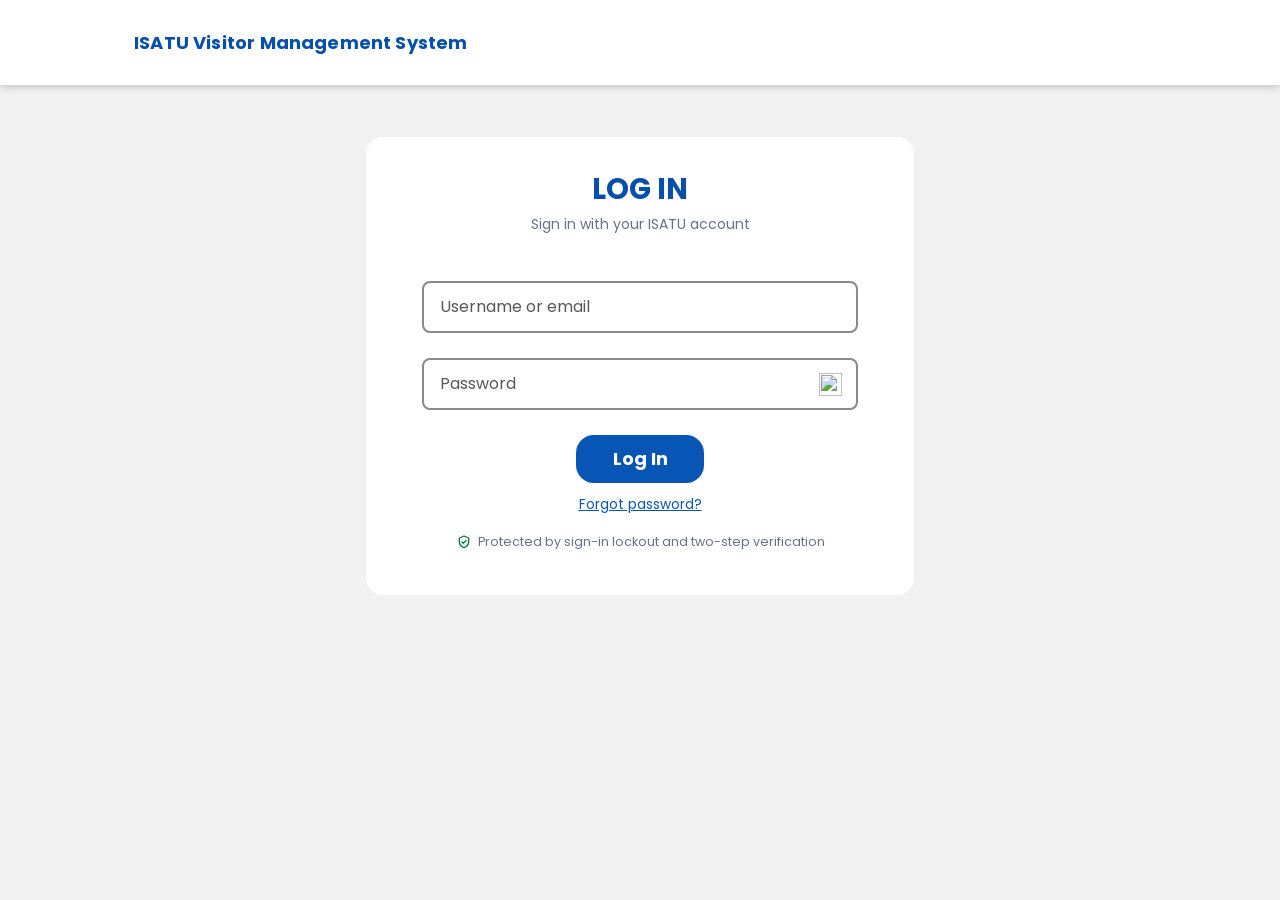
==== commit 270e3334: "Admin on phones: Home with what needs you, Offices, People, Activity, Reports, and nine new tools Th" ====
--- a/phone_tracker/admin.html
+++ b/phone_tracker/admin.html
@@ -2,701 +2,282 @@
 <html lang="en">
 <head>
     <meta charset="UTF-8">
-    <meta name="viewport" content="width=device-width, initial-scale=1.0">
+    <meta name="viewport" content="width=device-width, initial-scale=1.0, viewport-fit=cover">
+    <meta name="format-detection" content="telephone=no">
     <title>ISATU Admin Dashboard</title>
     <link rel="stylesheet" href="https://unpkg.com/leaflet@1.9.4/dist/leaflet.css">
     <link rel="stylesheet" href="https://unpkg.com/maplibre-gl@5.24.0/dist/maplibre-gl.css">
-    <link rel="stylesheet" href="style.css?v=20261110-1">
+    <link rel="stylesheet" href="style.css?v=20261122-1">
 </head>
-<body class="admin-page">
+<!-- The Admin dashboard (2026-11-22): the same menu and look as the Office Personnel and Security
+     pages (style.css "ofc-" parts), with the admin's own parts ("adm-"). admin.js runs it. -->
+<body class="admin-page office-page adm-page" data-adm-view="home">
     <header class="admin-topbar">
-        <a class="admin-brand" href="admin.html" aria-label="ISATU Admin Dashboard home">
-            <span class="admin-brand-mark" aria-hidden="true">
-                <img src="assets/images/isatu-logo.png" alt="">
+        <a class="admin-brand ofc-brand" href="#home" data-adm-go="home" aria-label="Admin dashboard: Home">
+            <span class="admin-brand-mark"><img src="assets/images/isatu-logo.png" alt="ISATU"></span>
+            <span class="ofc-brand-copy">
+                <strong>ISATU Admin<span class="ofc-brand-long"> · Visitor Management</span></strong>
+                <small><i class="ofc-dot" aria-hidden="true"></i><span id="admTopStatus">Loading…</span></small>
             </span>
-            <span>ISATU Admin Dashboard</span>
         </a>
-
         <div class="admin-topbar-actions">
-            <button class="admin-icon-button" id="notificationBtn" type="button" aria-label="Show pending appointments" aria-expanded="false" aria-controls="notificationPanel">
-                <svg viewBox="0 0 24 24" aria-hidden="true"><path d="M18 8a6 6 0 0 0-12 0c0 7-3 7-3 9h18c0-2-3-2-3-9M10 21h4"/></svg>
-                <span class="admin-notification-count" id="notificationCount" hidden>0</span>
+            <button class="admin-icon-button adm-bell" id="admBellBtn" type="button" aria-label="Needs your attention">
+                <svg viewBox="0 0 24 24" aria-hidden="true"><path d="M6 16.5V11a6 6 0 0 1 12 0v5.5l1.6 2H4.4z"/><path d="M10 21h4"/></svg>
+                <span class="admin-notification-count" data-att-badge hidden>0</span>
             </button>
-            <section class="admin-notification-panel" id="notificationPanel" aria-labelledby="notificationTitle" hidden>
-                <div class="admin-notification-header">
-                    <div>
-                        <strong id="notificationTitle">Pending appointments</strong>
-                        <span id="notificationSummary">Nothing needs attention</span>
-                    </div>
-                    <button type="button" id="closeNotificationsBtn" aria-label="Close notifications">×</button>
-                </div>
-                <div class="admin-notification-list" id="notificationList"></div>
-                <p class="admin-notification-empty" id="notificationEmpty">No pending appointments right now.</p>
-                <button class="admin-notification-view" id="viewPendingBtn" type="button">View pending appointments</button>
-            </section>
-            <button class="admin-profile-button" id="profileBtn" type="button" aria-expanded="false" aria-controls="profileMenu">
-                <span class="admin-avatar" aria-hidden="true">
-                    <svg viewBox="0 0 24 24"><circle cx="12" cy="8" r="4"/><path d="M4.5 21a7.5 7.5 0 0 1 15 0"/></svg>
-                </span>
-                <span class="admin-profile-copy">
-                    <strong id="profileName">Administrator</strong>
-                    <small>Admin</small>
-                </span>
-                <svg class="admin-chevron" viewBox="0 0 20 20" aria-hidden="true"><path d="m6 8 4 4 4-4"/></svg>
+            <button class="admin-profile-button adm-profile" type="button" data-adm-go="menu" aria-label="Account and menu">
+                <span class="admin-avatar adm-avatar" data-my-initials aria-hidden="true">AD</span>
+                <span class="admin-profile-copy"><strong data-my-name>Administrator</strong><small data-my-position>System Administrator</small></span>
             </button>
-            <div class="admin-profile-menu" id="profileMenu" hidden>
-                <p>Signed in as <strong id="profileUsername">admin</strong></p>
-                <button type="button" id="logoutBtn">Sign out</button>
-            </div>
         </div>
     </header>
 
-    <div class="admin-layout">
-        <aside class="admin-sidebar" aria-label="Admin navigation">
-            <nav>
-                <button class="admin-nav-item is-active" type="button" data-admin-view="dashboard">
-                    <svg viewBox="0 0 24 24" aria-hidden="true"><path d="M4 13h6V4H4v9Zm0 7h6v-4H4v4Zm10 0h6v-9h-6v9Zm0-16v4h6V4h-6Z"/></svg>
-                    <span>Admin Dashboard</span>
+    <div class="admin-layout office-layout">
+        <aside class="admin-sidebar office-sidebar">
+            <nav aria-label="Admin dashboard sections">
+                <button class="admin-nav-item" type="button" data-adm-go="home">
+                    <svg viewBox="0 0 24 24" aria-hidden="true"><path d="M3 11.5 12 4l9 7.5M5.5 10v10h13V10"/></svg>
+                    <span>Home</span>
+                    <b class="ofc-badge" data-att-badge hidden>0</b>
                 </button>
-                <button class="admin-nav-item" type="button" data-admin-view="users">
-                    <svg viewBox="0 0 24 24" aria-hidden="true"><path d="M16 21v-2a4 4 0 0 0-4-4H6a4 4 0 0 0-4 4v2M9 11a4 4 0 1 0 0-8 4 4 0 0 0 0 8Zm13 10v-2a4 4 0 0 0-3-3.87M16 3.13a4 4 0 0 1 0 7.75"/></svg>
-                    <span>User Management</span>
+                <button class="admin-nav-item" type="button" data-adm-go="offices">
+                    <svg viewBox="0 0 24 24" aria-hidden="true"><path d="M4 21V7l8-4 8 4v14M9 21v-5h6v5M8 10h.01M12 10h.01M16 10h.01M8 13h.01M12 13h.01M16 13h.01"/></svg>
+                    <span>Offices</span>
                 </button>
-                <button class="admin-nav-item" type="button" data-admin-view="security">
-                    <svg viewBox="0 0 24 24" aria-hidden="true"><path d="M12 3 5 6v5c0 4.5 3 8.4 7 9.5 4-1.1 7-5 7-9.5V6l-7-3Z"/><path d="m9 12 2 2 4-4"/></svg>
-                    <span>Security</span>
-                    <span class="sec-nav-badge" id="securityNavBadge" hidden>0</span>
+                <button class="admin-nav-item" type="button" data-adm-go="people">
+                    <svg viewBox="0 0 24 24" aria-hidden="true"><path d="M16 20v-1.5a4 4 0 0 0-4-4H7a4 4 0 0 0-4 4V20"/><circle cx="9.5" cy="7.5" r="3.5"/><path d="M17 11a3 3 0 1 0 0-6M21 20v-1.5a4 4 0 0 0-3-3.9"/></svg>
+                    <span>People</span>
                 </button>
-                <button class="admin-nav-item" type="button" data-admin-view="analytics">
-                    <svg viewBox="0 0 24 24" aria-hidden="true"><path d="M3 3v18h18M7 16l4-5 4 3 5-7"/></svg>
-                    <span>Visitor Analytics</span>
+                <button class="admin-nav-item" type="button" data-adm-go="activity">
+                    <svg viewBox="0 0 24 24" aria-hidden="true"><path d="M3 12h4l3-8 4 16 3-8h4"/></svg>
+                    <span>Activity</span>
+                    <b class="ofc-badge" data-lock-badge hidden>0</b>
                 </button>
-                <button class="admin-nav-item" type="button" data-admin-view="campus">
+                <button class="admin-nav-item" type="button" data-adm-go="reports">
+                    <svg viewBox="0 0 24 24" aria-hidden="true"><path d="M4 20V10M10 20V4M16 20v-7M22 20H2"/></svg>
+                    <span>Reports</span>
+                </button>
+                <button class="admin-nav-item" type="button" data-adm-go="campus">
                     <svg viewBox="0 0 24 24" aria-hidden="true"><path d="M9 4 3 6v14l6-2 6 2 6-2V4l-6 2-6-2Zm0 0v14m6-12v14"/></svg>
-                    <span>Campus Map</span>
+                    <span>Campus map</span>
+                </button>
+                <button class="admin-nav-item ofc-nav-menu" type="button" data-adm-go="menu">
+                    <svg viewBox="0 0 24 24" aria-hidden="true"><path d="M4 6h16M4 12h16M4 18h16"/></svg>
+                    <span>Menu</span>
                 </button>
             </nav>
         </aside>
 
-        <main class="admin-main">
-            <section class="admin-view" id="dashboardView" data-view-panel="dashboard">
-                <div class="admin-mobile-heading">
-                    <p class="admin-eyebrow">Overview</p>
-                    <h1>Admin Dashboard</h1>
-                </div>
-
-                <div class="admin-stat-grid" aria-label="Visitor summary">
-                    <button class="admin-stat-card" type="button" data-visitor-filter="checked_in">
-                        <strong class="is-green" id="activeVisitorCount">0</strong>
-                        <span>Active Visitors</span>
-                        <small>Currently checked in</small>
-                    </button>
-                    <button class="admin-stat-card" type="button" data-visitor-filter="pending_approval">
-                        <strong class="is-orange" id="pendingApprovalCount">0</strong>
-                        <span>Pending Approvals</span>
-                        <small>Awaiting check-in</small>
-                    </button>
-                    <button class="admin-stat-card admin-stat-card-icon" id="recentActivitiesBtn" type="button">
-                        <svg viewBox="0 0 24 24" aria-hidden="true"><path d="M3 12a9 9 0 1 0 3-6.7L3 8M3 3v5h5M12 7v5l3 2"/></svg>
-                        <span>Recent Activities</span>
-                        <small id="recentActivitySummary">No activity yet</small>
-                    </button>
-                </div>
-
-                <section class="admin-content-card" aria-labelledby="recentVisitorsTitle">
-                    <div class="admin-section-header">
-                        <div>
-                            <h2 id="recentVisitorsTitle">Recent Visitors</h2>
-                            <p id="dashboardDate">Latest appointment activity</p>
-                        </div>
-                        <div class="admin-table-tools">
-                            <label class="admin-select-label" for="visitorStatusFilter">
-                                <span>Filter</span>
-                                <select id="visitorStatusFilter">
-                                    <option value="">All statuses</option>
-                                    <option value="checked_in">Active</option>
-                                    <option value="pending_approval">Pending approval</option>
-                                    <option value="approved">Approved</option>
-                                    <option value="reschedule_proposed">Reschedule proposed</option>
-                                    <option value="rejected">Declined</option>
-                                    <option value="unanswered">Office did not respond</option>
-                                    <option value="window_closed">Appointment done</option>
-                                    <option value="completed">Completed</option>
-                                    <option value="cancelled">Cancelled</option>
-                                </select>
-                            </label>
-                            <label class="admin-search" for="visitorSearch">
-                                <svg viewBox="0 0 24 24" aria-hidden="true"><circle cx="11" cy="11" r="7"/><path d="m20 20-4-4"/></svg>
-                                <input id="visitorSearch" type="search" placeholder="Search visitors" autocomplete="off">
-                            </label>
-                        </div>
-                    </div>
-
-                    <p class="admin-message is-error" id="dashboardError" role="alert" hidden></p>
-                    <div class="admin-table-wrap">
-                        <table class="admin-table">
-                            <thead>
-                                <tr>
-                                    <th>Visitor</th>
-                                    <th>Type</th>
-                                    <th>Purpose</th>
-                                    <th>Destination</th>
-                                    <th>Subject</th>
-                                    <th>Time</th>
-                                    <th>Status</th>
-                                    <th><span class="sr-only">History</span></th>
-                                </tr>
-                            </thead>
-                            <tbody id="recentVisitorsBody"></tbody>
-                        </table>
-                    </div>
-                    <div class="admin-empty-state" id="recentVisitorsEmpty" hidden>
-                        <svg viewBox="0 0 24 24" aria-hidden="true"><path d="M16 21v-2a4 4 0 0 0-4-4H6a4 4 0 0 0-4 4v2M9 11a4 4 0 1 0 0-8 4 4 0 0 0 0 8M17 8h5M19.5 5.5v5"/></svg>
-                        <strong>No visitor records yet</strong>
-                        <span>New appointments and check-ins will appear here automatically.</span>
+        <main class="admin-main office-main adm-main">
+            <p class="admin-message is-error" id="admPageError" role="alert" hidden></p>
+
+            <!-- ================= HOME ================= -->
+            <section class="admin-view ofc-page ofc-main adm-pane" data-adm-panel="home" aria-labelledby="admHomeTitle">
+                <div class="ofc-head-row">
+                    <div><p class="admin-eyebrow" id="admHomeDate">Today</p><h1 class="ofc-title" id="admHomeTitle">Overview</h1></div>
+                </div>
+                <div class="adm-search" id="admSearchBox">
+                    <label class="ofc-find">
+                        <svg viewBox="0 0 24 24" aria-hidden="true"><circle cx="11" cy="11" r="7"/><path d="m20 20-4-4"/></svg>
+                        <span class="sr-only">Search everything</span>
+                        <input id="admSearch" type="search" placeholder="Find a visitor, a person or an office" autocomplete="off" aria-controls="admResults">
+                        <span class="adm-kbd adm-hint-key" title="Press / to search" aria-hidden="true">/</span>
+                    </label>
+                    <div class="adm-results" id="admResults" role="listbox" aria-label="Search results" hidden></div>
+                </div>
+                <div class="adm-closure-host" id="admClosureBanner"></div>
+                <section class="ofc-sec" aria-labelledby="admNowTitle">
+                    <div class="ofc-sec-head"><h2 id="admNowTitle">Right now</h2></div>
+                    <div class="ofc-glance adm-glance">
+                        <button class="is-green" type="button" data-visits="campus"><strong data-now="on_campus">–</strong><span>On campus</span></button>
+                        <button type="button" data-visits="today"><strong data-now="expected_today">–</strong><span>Expected today</span></button>
+                        <button class="is-amber" type="button" data-visits="waiting"><strong data-now="waiting">–</strong><span>Waiting for an office</span></button>
+                        <button type="button" data-adm-go="reports"><strong data-now="visits_7">–</strong><span>Visits in 7 days</span><em id="admVisitsChange"></em></button>
                     </div>
                 </section>
-
-                <section class="admin-content-card admin-activity-card" id="recentActivitiesSection" aria-labelledby="recentActivitiesTitle">
-                    <div class="admin-section-header">
-                        <div>
-                            <h2 id="recentActivitiesTitle">User Activity</h2>
-                            <p>Who did what in the last 7 days, with names and departments</p>
-                        </div>
-                        <div class="admin-table-tools">
-                            <label class="admin-select-label" for="feedDepartment">
-                                <span>Department</span>
-                                <select id="feedDepartment" data-department-select>
-                                    <option value="">All departments</option>
-                                </select>
-                            </label>
-                            <button class="admin-primary-button" id="openActivityLogBtn" type="button">Full activity log</button>
-                        </div>
-                    </div>
-                    <div class="admin-filter-tabs" role="group" aria-label="Choose the activity to show">
-                        <button class="is-active" type="button" data-feed-category="all">All</button>
-                        <button type="button" data-feed-category="signins">Sign-ins</button>
-                        <button type="button" data-feed-category="decisions">Approvals &amp; declines</button>
-                        <button type="button" data-feed-category="gate">Gate &amp; visits</button>
-                        <button type="button" data-feed-category="schedules">Office schedules</button>
-                        <button type="button" data-feed-category="accounts">Accounts</button>
-                    </div>
-                    <div class="ua-feed" id="recentActivitiesList"></div>
-                    <div class="admin-empty-state is-compact" id="recentActivitiesEmpty" hidden>
-                        <strong>Nothing to show for this choice</strong>
-                        <span>Sign-ins, approvals, check-ins, and account changes appear here with the person's name.</span>
-                    </div>
+                <div class="ofc-today-cols">
+                    <div class="adm-stack">
+                        <section class="ofc-sec" aria-labelledby="admAttTitle">
+                            <div class="ofc-sec-head"><h2 id="admAttTitle">Needs your attention <span class="ofc-count is-red" data-att-count>0</span></h2></div>
+                            <ul class="adm-alist" id="admAttention"><li class="ofc-empty">Loading…</li></ul>
+                        </section>
+                        <section class="ofc-sec" aria-labelledby="admHomeOfficesTitle">
+                            <div class="ofc-sec-head">
+                                <h2 id="admHomeOfficesTitle">Offices right now</h2>
+                                <button class="ofc-link" type="button" data-adm-go="offices">All offices<svg viewBox="0 0 24 24" aria-hidden="true"><path d="m9 6 6 6-6 6"/></svg></button>
+                            </div>
+                            <ul class="adm-orows" id="admHomeOffices"><li class="ofc-empty">Loading…</li></ul>
+                        </section>
+                    </div>
+                    <div class="adm-stack">
+                        <section class="ofc-card" aria-labelledby="admWeekTitle">
+                            <div class="ofc-sec-head">
+                                <h2 id="admWeekTitle">Last 7 days</h2>
+                                <button class="ofc-link" type="button" data-adm-go="reports">Reports<svg viewBox="0 0 24 24" aria-hidden="true"><path d="m9 6 6 6-6 6"/></svg></button>
+                            </div>
+                            <div class="adm-chart is-few" id="admWeekChart"></div>
+                            <p class="ofc-note" id="admWeekNote"></p>
+                        </section>
+                        <section class="ofc-sec" aria-labelledby="admHomeActTitle">
+                            <div class="ofc-sec-head">
+                                <h2 id="admHomeActTitle">Latest activity</h2>
+                                <button class="ofc-link" type="button" data-adm-go="activity">All activity<svg viewBox="0 0 24 24" aria-hidden="true"><path d="m9 6 6 6-6 6"/></svg></button>
+                            </div>
+                            <ul class="adm-tlist" id="admHomeActivity"><li class="ofc-empty">Loading…</li></ul>
+                        </section>
+                    </div>
+                </div>
+            </section>
+
+            <!-- ================= OFFICES ================= -->
+            <section class="admin-view ofc-page ofc-main adm-pane" data-adm-panel="offices" aria-labelledby="admOfficesTitle" hidden>
+                <div class="ofc-sticky">
+                    <div class="adm-bar-row">
+                        <h1 class="ofc-title" id="admOfficesTitle">Offices</h1>
+                        <div class="adm-bar-actions">
+                            <button class="ofc-btn is-small" type="button" data-open="closure"><svg viewBox="0 0 24 24" aria-hidden="true"><rect x="4" y="5" width="16" height="15" rx="2"/><path d="M8 3v4M16 3v4M4 10h16M9.5 13.5l5 5M14.5 13.5l-5 5"/></svg>Close campus</button>
+                            <button class="ofc-btn is-small is-primary" type="button" data-open="wizard"><svg viewBox="0 0 24 24" aria-hidden="true"><path d="M12 5v14M5 12h14"/></svg>Add office</button>
+                        </div>
+                    </div>
+                    <div class="ofc-fchips" id="admOfficeChips" role="group" aria-label="Show offices"></div>
+                </div>
+                <div class="adm-closure-host" id="admOfficeClosure"></div>
+                <div id="admRemCard"></div>
+                <div class="adm-ogrid" id="admOfficeGrid"><p class="ofc-empty">Loading…</p></div>
+            </section>
+
+            <!-- ================= PEOPLE ================= -->
+            <section class="admin-view ofc-page ofc-main adm-pane" data-adm-panel="people" aria-labelledby="admPeopleTitle" hidden>
+                <div class="ofc-sticky">
+                    <div class="adm-bar-row">
+                        <h1 class="ofc-title" id="admPeopleTitle">People</h1>
+                        <button class="ofc-btn is-small is-primary" type="button" data-open="add"><svg viewBox="0 0 24 24" aria-hidden="true"><path d="M12 5v14M5 12h14"/></svg>Add person</button>
+                    </div>
+                    <label class="ofc-find">
+                        <svg viewBox="0 0 24 24" aria-hidden="true"><circle cx="11" cy="11" r="7"/><path d="m20 20-4-4"/></svg>
+                        <span class="sr-only">Search people</span>
+                        <input id="admPeopleSearch" type="search" placeholder="Search name, username or office" autocomplete="off">
+                    </label>
+                    <div class="ofc-seg" role="tablist" aria-label="People">
+                        <button type="button" role="tab" data-ptab="staff">Staff <span data-people-count="staff">0</span></button>
+                        <button type="button" role="tab" data-ptab="visitors">Visitors <span data-people-count="visitors">0</span></button>
+                    </div>
+                    <div class="ofc-fchips" id="admPeopleChips" role="group" aria-label="Show"></div>
+                </div>
+                <ul class="adm-plist" id="admPeopleList"><li class="ofc-empty">Loading…</li></ul>
+                <button class="ofc-btn is-quiet adm-more" id="admPeopleMore" type="button" hidden>Show more</button>
+            </section>
+
+            <!-- ================= ACTIVITY ================= -->
+            <section class="admin-view ofc-page ofc-main adm-pane" data-adm-panel="activity" aria-labelledby="admActivityTitle" hidden>
+                <div class="ofc-sticky">
+                    <div class="adm-bar-row">
+                        <h1 class="ofc-title" id="admActivityTitle">Activity</h1>
+                        <div class="adm-bar-actions">
+                            <select class="adm-sel" id="admActPeriod" aria-label="How far back">
+                                <option value="1">Today</option>
+                                <option value="7" selected>Last 7 days</option>
+                                <option value="30">Last 30 days</option>
+                                <option value="90">Last 90 days</option>
+                            </select>
+                            <button class="ofc-btn is-small" type="button" data-open="activity-export"><svg viewBox="0 0 24 24" aria-hidden="true"><path d="M12 3v12M7 10l5 5 5-5M5 21h14"/></svg>Export</button>
+                        </div>
+                    </div>
+                    <div class="ofc-fchips" id="admActChips" role="group" aria-label="Kind of activity">
+                        <button type="button" data-act-cat="all">Everything</button>
+                        <button type="button" data-act-cat="signins">Sign-ins</button>
+                        <button type="button" data-act-cat="decisions">Approvals &amp; declines</button>
+                        <button type="button" data-act-cat="gate">Gate &amp; visits</button>
+                        <button type="button" data-act-cat="schedules">Office hours</button>
+                        <button type="button" data-act-cat="accounts">Accounts &amp; settings</button>
+                        <button type="button" data-act-cat="visitors">Visitors</button>
+                        <button type="button" data-act-cat="system">Automatic</button>
+                    </div>
+                    <div class="adm-person-filter" id="admActPerson" hidden></div>
+                </div>
+                <section class="ofc-card" id="admSigninCard" aria-labelledby="admSigninTitle">
+                    <div class="ofc-sec-head"><h2 id="admSigninTitle">Sign-in security</h2><span class="ofc-chip" id="admSigninChip"></span></div>
+                    <div class="adm-secstats" id="admSecStats"></div>
+                    <ul class="adm-alist" id="admLockList"></ul>
+                    <details class="adm-attempts">
+                        <summary>Recent sign-in attempts</summary>
+                        <ul class="adm-tlist" id="admAttemptList"></ul>
+                    </details>
+                </section>
+                <div class="ofc-sec" id="admTimeline"><p class="ofc-empty">Loading…</p></div>
+                <button class="ofc-btn is-quiet adm-more" id="admActMore" type="button" hidden>Show older</button>
+            </section>
+
+            <!-- ================= REPORTS ================= -->
+            <section class="admin-view ofc-page ofc-main adm-pane" data-adm-panel="reports" aria-labelledby="admReportsTitle" hidden>
+                <div class="ofc-sticky">
+                    <div class="adm-bar-row">
+                        <h1 class="ofc-title" id="admReportsTitle">Reports</h1>
+                        <button class="ofc-btn is-small" type="button" data-open="export"><svg viewBox="0 0 24 24" aria-hidden="true"><path d="M12 3v12M7 10l5 5 5-5M5 21h14"/></svg>Export</button>
+                    </div>
+                    <div class="ofc-seg" id="admPeriodTabs" role="tablist" aria-label="Period">
+                        <button type="button" role="tab" data-period="today">Today</button>
+                        <button type="button" role="tab" data-period="week">This week</button>
+                        <button type="button" role="tab" data-period="month">This month</button>
+                        <button type="button" role="tab" data-period="quarter">This quarter</button>
+                    </div>
+                </div>
+                <p class="ofc-note" id="admPeriodNote">Loading…</p>
+                <div class="adm-kpis" id="admKpis"></div>
+                <section class="ofc-card" aria-labelledby="admInsightsTitle">
+                    <div class="ofc-sec-head"><h2 id="admInsightsTitle">What stands out</h2></div>
+                    <ul class="adm-insights" id="admInsights"></ul>
+                </section>
+                <div class="adm-cols-wide">
+                    <section class="ofc-card" aria-labelledby="admTrendTitle">
+                        <div class="ofc-sec-head">
+                            <h2 id="admTrendTitle">Visits per day</h2>
+                            <button class="ofc-link" type="button" id="admTrendTableBtn" aria-expanded="false">Show as table</button>
+                        </div>
+                        <div class="adm-chart" id="admTrendChart"></div>
+                        <p class="ofc-note" id="admTrendNote"></p>
+                        <div class="adm-table-wrap" id="admTrendTable" hidden></div>
+                    </section>
+                    <section class="ofc-card" aria-labelledby="admOfficeBarsTitle">
+                        <div class="ofc-sec-head"><h2 id="admOfficeBarsTitle">Offices</h2></div>
+                        <p class="ofc-note">Visits in this period, and how long each office takes to answer a request (working hours, Monday to Friday, 8 AM to 5 PM).</p>
+                        <div class="adm-hbars" id="admOfficeBars"></div>
+                    </section>
+                    <section class="ofc-card" aria-labelledby="admPurposeTitle">
+                        <div class="ofc-sec-head"><h2 id="admPurposeTitle">Why people visit</h2></div>
+                        <div class="adm-hbars" id="admPurposeBars"></div>
+                    </section>
+                    <section class="ofc-card" aria-labelledby="admHeatTitle">
+                        <div class="ofc-sec-head"><h2 id="admHeatTitle">Busiest hours</h2></div>
+                        <div class="adm-heat" id="admHeat"></div>
+                        <div class="adm-heat-key" aria-hidden="true"><span>Fewer</span><i class="is-1"></i><i class="is-2"></i><i class="is-3"></i><i class="is-4"></i><span>More check-ins</span></div>
+                    </section>
+                </div>
+                <section class="ofc-card" aria-labelledby="admRoutesTitle">
+                    <div class="ofc-sec-head">
+                        <h2 id="admRoutesTitle">Walking routes</h2>
+                        <button class="ofc-btn is-small" type="button" data-open="routes">Open route map</button>
+                    </div>
+                    <p class="ofc-note">The paths visitors walk most, by destination and entry gate, from consent-based GPS routes.</p>
                 </section>
             </section>
 
-            <section class="admin-view" id="usersView" data-view-panel="users" hidden>
-                <div class="admin-mobile-heading">
-                    <p class="admin-eyebrow">Accounts</p>
-                    <h1>User Management</h1>
-                </div>
-
-                <div class="admin-stat-grid" aria-label="User summary">
-                    <div class="admin-stat-card">
-                        <strong class="is-blue" id="totalUserCount">0</strong>
-                        <span>Total Users</span>
-                        <small>All registered accounts</small>
-                    </div>
-                    <div class="admin-stat-card">
-                        <strong class="is-green" id="activeUserCount">0</strong>
-                        <span>Active Users</span>
-                        <small>Enabled accounts</small>
-                    </div>
-                    <div class="admin-stat-card">
-                        <strong class="is-orange" id="suspendedUserCount">0</strong>
-                        <span>Suspended Users</span>
-                        <small>Disabled accounts</small>
-                    </div>
-                </div>
-
-                <section class="admin-content-card" aria-labelledby="directoryTitle">
-                    <div class="admin-section-header admin-directory-header">
-                        <div>
-                            <h2 id="directoryTitle">Personnel Directory</h2>
-                            <p>Security, admin, office personnel, and visitor accounts</p>
-                        </div>
-                        <div class="admin-table-tools">
-                            <button class="admin-text-action" id="sortUsersBtn" type="button">Sort A–Z</button>
-                            <label class="admin-select-label" for="userDepartmentFilter">
-                                <span>Department</span>
-                                <select id="userDepartmentFilter" data-department-select>
-                                    <option value="">All departments</option>
-                                </select>
-                            </label>
-                            <label class="admin-search" for="userSearch">
-                                <svg viewBox="0 0 24 24" aria-hidden="true"><circle cx="11" cy="11" r="7"/><path d="m20 20-4-4"/></svg>
-                                <input id="userSearch" type="search" placeholder="Search users" autocomplete="off">
-                            </label>
-                            <button class="admin-primary-button" id="openAddUserBtn" type="button">
-                                <svg viewBox="0 0 24 24" aria-hidden="true"><path d="M12 5v14M5 12h14"/></svg>
-                                Add user
-                            </button>
-                        </div>
-                    </div>
-
-                    <div class="admin-filter-tabs role-filter-tabs" role="group" aria-label="Filter users by role">
-                        <button class="is-active" type="button" data-role-filter="">All Users <span data-role-count="" hidden></span></button>
-                        <button type="button" data-role-filter="admin">Admin <span data-role-count="admin" hidden></span></button>
-                        <button type="button" data-role-filter="security">Security <span data-role-count="security" hidden></span></button>
-                        <button type="button" data-role-filter="offices">Office Personnel <span data-role-count="offices" hidden></span></button>
-
-                        <button type="button" data-role-filter="visitor">Visitor <span data-role-count="visitor" hidden></span></button>
-                    </div>
-
-                    <p class="admin-message is-error" id="adminListError" role="alert" hidden></p>
-                    <p class="admin-message is-success" id="adminListSuccess" role="status" hidden></p>
-                    <div class="admin-table-wrap">
-                        <table class="admin-table">
-                            <thead>
-                                <tr>
-                                    <th>User</th>
-                                    <th>Role</th>
-                                    <th>Department</th>
-                                    <th>Account Status</th>
-                                    <th>Security</th>
-                                    <th><span class="sr-only">Actions</span></th>
-                                </tr>
-                            </thead>
-                            <tbody id="usersBody"></tbody>
-                        </table>
-                    </div>
-                    <div class="admin-empty-state" id="usersEmpty" hidden>
-                        <strong id="usersEmptyTitle">No matching users</strong>
-                        <span id="usersEmptyText">Try a different role or search term.</span>
-                    </div>
-                    <div class="admin-pagination">
-                        <p id="usersShowing">Showing 0 users</p>
-                        <div class="admin-page-buttons" id="userPageButtons" aria-label="User list pages"></div>
-                    </div>
+            <!-- ================= CAMPUS MAP ================= -->
+            <section class="admin-view adm-campus" data-adm-panel="campus" aria-labelledby="admCampusTitle" hidden>
+                <!-- The checklist uses the shared parts; the map editor below keeps its own styles (outside .ofc-main). -->
+                <div class="ofc-page ofc-main adm-pane">
+                <div class="ofc-head-row">
+                    <div><p class="admin-eyebrow">Setup</p><h1 class="ofc-title" id="admCampusTitle">Campus map</h1></div>
+                    <span class="ofc-chip" id="admCampusChip"></span>
+                </div>
+                <section class="ofc-card" aria-labelledby="admChecksTitle">
+                    <div class="ofc-sec-head"><h2 id="admChecksTitle">Setup checklist</h2></div>
+                    <ul class="adm-checks" id="admCampusChecks"></ul>
+                    <div class="adm-table-wrap"><table class="adm-otable" id="admCampusTable"></table></div>
                 </section>
-
-                <section class="admin-content-card" aria-labelledby="departmentsTitle">
-                    <div class="admin-section-header">
-                        <div>
-                            <h2 id="departmentsTitle">Office Directory</h2>
-                            <p>The offices visitors can book, each with its own Office Personnel</p>
-                        </div>
-                        <div class="admin-table-tools">
-                            <button class="admin-primary-button" id="addOfficeBtn" type="button">
-                                <svg viewBox="0 0 24 24" aria-hidden="true"><path d="M12 5v14M5 12h14"/></svg>
-                                Add office
-                            </button>
-                        </div>
-                    </div>
-                    <p class="admin-message is-error" id="departmentsError" role="alert" hidden></p>
-                    <p class="admin-message is-success" id="departmentsSuccess" role="status" hidden></p>
-                    <div class="dept-grid" id="departmentsGrid"></div>
-                </section>
-            </section>
-
-            <section class="admin-view sec-view" id="securityView" data-view-panel="security" hidden>
-                <div class="admin-mobile-heading">
-                    <p class="admin-eyebrow">Protection</p>
-                    <h1>Security</h1>
-                </div>
-
-                <div class="ua-tabs" role="tablist" aria-label="Security sections">
-                    <button class="is-active" type="button" role="tab" id="secTabSignin" aria-selected="true" aria-controls="secPanelSignin" data-sec-tab="signin">
-                        <svg viewBox="0 0 24 24" aria-hidden="true"><rect x="5" y="10" width="14" height="10" rx="2"/><path d="M8 10V7a4 4 0 0 1 8 0v3"/></svg>
-                        Sign-in security
-                    </button>
-                    <button type="button" role="tab" id="secTabActivity" aria-selected="false" aria-controls="secPanelActivity" data-sec-tab="activity" tabindex="-1">
-                        <svg viewBox="0 0 24 24" aria-hidden="true"><path d="M16 21v-2a4 4 0 0 0-4-4H6a4 4 0 0 0-4 4v2M9 11a4 4 0 1 0 0-8 4 4 0 0 0 0 8M22 12h-4l-2 3-3-6-2 3"/></svg>
-                        User activity
-                    </button>
-                </div>
-
-                <div id="secPanelSignin" role="tabpanel" aria-labelledby="secTabSignin">
-                <div class="admin-stat-grid sec-stat-grid" aria-label="Sign-in security summary">
-                    <div class="admin-stat-card">
-                        <strong class="is-orange" id="secFailed">0</strong>
-                        <span>Failed Sign-ins</span>
-                        <small>Last 24 hours</small>
-                    </div>
-                    <div class="admin-stat-card">
-                        <strong class="is-red" id="secLocked">0</strong>
-                        <span>Active Lockouts</span>
-                        <small>Sign-ins paused right now</small>
-                    </div>
-                    <div class="admin-stat-card">
-                        <strong class="is-green" id="secTwoFactor">0/0</strong>
-                        <span>Staff with 2-Step</span>
-                        <small>Active staff accounts</small>
-                    </div>
-                    <div class="admin-stat-card">
-                        <strong class="is-blue" id="secMustChange">0</strong>
-                        <span>Need New Password</span>
-                        <small>Temporary or default password</small>
-                    </div>
-                </div>
-
-                <p class="admin-message is-error" id="securityError" role="alert" hidden></p>
-
-                <section class="admin-content-card" aria-labelledby="lockoutsTitle">
-                    <div class="admin-section-header">
-                        <div>
-                            <h2 id="lockoutsTitle">Locked Sign-ins</h2>
-                            <p>Accounts and networks paused after too many failed attempts</p>
-                        </div>
-                    </div>
-                    <div class="admin-table-wrap" id="lockoutsWrap">
-                        <table class="admin-table">
-                            <thead>
-                                <tr>
-                                    <th>Account</th>
-                                    <th>Lock</th>
-                                    <th>Network</th>
-                                    <th>Attempts</th>
-                                    <th>Ends in</th>
-                                    <th><span class="sr-only">Actions</span></th>
-                                </tr>
-                            </thead>
-                            <tbody id="lockoutsBody"></tbody>
-                        </table>
-                    </div>
-                    <div class="admin-empty-state is-compact" id="lockoutsEmpty" hidden>
-                        <strong>No active lockouts</strong>
-                        <span>Sign-in is paused automatically after 5 wrong attempts and shows up here.</span>
-                    </div>
-                </section>
-
-                <section class="admin-content-card" aria-labelledby="attemptsTitle">
-                    <div class="admin-section-header">
-                        <div>
-                            <h2 id="attemptsTitle">Sign-in Activity</h2>
-                            <p>The latest 100 sign-in attempts on the website and the visitor app</p>
-                        </div>
-                        <div class="admin-filter-tabs sec-filter-tabs" role="group" aria-label="Filter sign-in activity">
-                            <button class="is-active" type="button" data-attempt-filter="all">All</button>
-                            <button type="button" data-attempt-filter="failure">Failed</button>
-                            <button type="button" data-attempt-filter="success">Successful</button>
-                        </div>
-                    </div>
-                    <div class="admin-table-wrap" id="attemptsWrap">
-                        <table class="admin-table">
-                            <thead>
-                                <tr>
-                                    <th>Time</th>
-                                    <th>Account</th>
-                                    <th>Result</th>
-                                    <th>Device</th>
-                                    <th>Network</th>
-                                    <th>Via</th>
-                                </tr>
-                            </thead>
-                            <tbody id="attemptsBody"></tbody>
-                        </table>
-                    </div>
-                    <div class="sec-more">
-                        <button class="admin-text-action" id="attemptsMoreBtn" type="button" hidden>Show more</button>
-                    </div>
-                    <div class="admin-empty-state is-compact" id="attemptsEmpty" hidden>
-                        <strong>No sign-in attempts yet</strong>
-                        <span>Every sign-in on the website and the visitor app is recorded here.</span>
-                    </div>
-                </section>
-
-                <section class="admin-content-card" aria-labelledby="securityEventsTitle">
-                    <div class="admin-section-header">
-                        <div>
-                            <h2 id="securityEventsTitle">Security Events</h2>
-                            <p>Lockouts, password resets, two-step changes, and account changes</p>
-                        </div>
-                    </div>
-                    <ul class="sec-events" id="securityEvents"></ul>
-                    <div class="admin-empty-state is-compact" id="securityEventsEmpty" hidden>
-                        <strong>No security events yet</strong>
-                    </div>
-                </section>
-
-                <p class="sec-policy" id="securityPolicy"></p>
-                </div>
-
-                <div id="secPanelActivity" role="tabpanel" aria-labelledby="secTabActivity" hidden>
-                    <section class="admin-content-card ua-filters" aria-label="Choose what activity to view">
-                        <div class="ua-filter-row">
-                            <label class="ua-field" for="uaPeriod">
-                                <span>Period</span>
-                                <select id="uaPeriod">
-                                    <option value="today">Today</option>
-                                    <option value="7" selected>Last 7 days</option>
-                                    <option value="30">Last 30 days</option>
-                                    <option value="90">Last 90 days</option>
-                                    <option value="custom">Custom dates</option>
-                                </select>
-                            </label>
-                            <label class="ua-field" for="uaFrom" data-ua-custom hidden>
-                                <span>From</span>
-                                <input type="date" id="uaFrom">
-                            </label>
-                            <label class="ua-field" for="uaTo" data-ua-custom hidden>
-                                <span>To</span>
-                                <input type="date" id="uaTo">
-                            </label>
-                            <label class="ua-field" for="uaDepartment">
-                                <span>Department</span>
-                                <select id="uaDepartment" data-department-select data-include-other>
-                                    <option value="">All departments</option>
-                                </select>
-                            </label>
-                            <label class="ua-field" for="uaPerson">
-                                <span>Person</span>
-                                <select id="uaPerson">
-                                    <option value="">Everyone</option>
-                                </select>
-                            </label>
-                            <label class="ua-field ua-search" for="uaSearch">
-                                <span>Search</span>
-                                <input type="search" id="uaSearch" placeholder="Name or appointment #" autocomplete="off">
-                            </label>
-                            <div class="export-group ua-export">
-                                <a class="analytics-export-button" id="uaExportBtn" href="admin_activity.php?format=xlsx" download title="Formatted Excel report: summary, colours, and columns sized to fit">
-                                    <svg viewBox="0 0 24 24" aria-hidden="true"><path d="M12 3v12M7 10l5 5 5-5M5 21h14"/></svg>
-                                    Export Excel
-                                </a>
-                                <a class="export-csv-link" id="uaCsvBtn" href="admin_activity.php?format=csv" download title="Plain CSV for other programs">CSV</a>
-                            </div>
-                        </div>
-                        <div class="admin-filter-tabs ua-category-tabs" role="group" aria-label="Type of activity">
-                            <button class="is-active" type="button" data-ua-category="all">All <span data-ua-count="all"></span></button>
-                            <button type="button" data-ua-category="signins">Sign-ins <span data-ua-count="signins"></span></button>
-                            <button type="button" data-ua-category="decisions">Approvals &amp; declines <span data-ua-count="decisions"></span></button>
-                            <button type="button" data-ua-category="gate">Gate &amp; visits <span data-ua-count="gate"></span></button>
-                            <button type="button" data-ua-category="schedules">Office schedules <span data-ua-count="schedules"></span></button>
-                            <button type="button" data-ua-category="accounts">Accounts &amp; security <span data-ua-count="accounts"></span></button>
-                            <button type="button" data-ua-category="visitors">Visitor requests <span data-ua-count="visitors"></span></button>
-                            <button type="button" data-ua-category="system">Automatic <span data-ua-count="system"></span></button>
-                        </div>
-                    </section>
-
-                    <p class="admin-message is-error" id="uaError" role="alert" hidden></p>
-
-                    <section class="admin-content-card" aria-labelledby="uaBoardTitle">
-                        <div class="admin-section-header">
-                            <div>
-                                <h2 id="uaBoardTitle">Personnel by Department</h2>
-                                <p>Who uses each account, when they were last active, and what they did in this period. Select a person to see their history.</p>
-                            </div>
-                        </div>
-                        <div class="ua-board" id="uaBoard"></div>
-                    </section>
-
-                    <section class="admin-content-card" aria-labelledby="uaLogTitle">
-                        <div class="admin-section-header">
-                            <div>
-                                <h2 id="uaLogTitle">Activity Log</h2>
-                                <p id="uaLogSummary">Every recorded action, newest first</p>
-                            </div>
-                        </div>
-                        <div class="ua-log" id="uaLog"></div>
-                        <div class="admin-empty-state is-compact" id="uaLogEmpty" hidden>
-                            <strong>No activity matches these choices</strong>
-                            <span>Try a longer period, another department, or a different type of activity.</span>
-                        </div>
-                        <div class="sec-more">
-                            <button class="admin-text-action" id="uaMoreBtn" type="button" hidden>Load older activity</button>
-                        </div>
-                    </section>
-                </div>
-            </section>
-
-            <section class="admin-view analytics-view" id="analyticsView" data-view-panel="analytics" hidden>
-                <header class="analytics-header">
-                    <div>
-                        <p class="admin-eyebrow">Trends and performance insights</p>
-                        <h1>Visitor Analytics</h1>
-                        <p id="analyticsRangeLabel">Current month</p>
-                    </div>
-                    <div class="analytics-actions">
-                        <div class="analytics-period-tabs" role="group" aria-label="Analytics period">
-                            <button type="button" data-analytics-period="today">Today</button>
-                            <button type="button" data-analytics-period="week">Week</button>
-                            <button class="is-active" type="button" data-analytics-period="month">Month</button>
-                            <button type="button" data-analytics-period="quarter">Quarter</button>
-                        </div>
-                        <div class="export-group">
-                            <a class="analytics-export-button" id="analyticsExportBtn" href="admin_analytics.php?period=month&amp;format=xlsx" download title="Formatted Excel report: summary sheet, colours, and columns sized to fit">
-                                <svg viewBox="0 0 24 24" aria-hidden="true"><path d="M12 3v12M7 10l5 5 5-5M5 21h14"/></svg>
-                                Export Report
-                            </a>
-                            <a class="export-csv-link" id="analyticsCsvBtn" href="admin_analytics.php?period=month&amp;format=csv" download title="Plain CSV for other programs">CSV</a>
-                        </div>
-                        <button class="analytics-reset-button" id="analyticsResetBtn" type="button" title="Delete visit records and start the analytics from zero">
-                            <svg viewBox="0 0 24 24" aria-hidden="true"><path d="M3 12a9 9 0 1 0 3-6.7"/><path d="M3 4v5h5"/></svg>
-                            Reset data
-                        </button>
-                    </div>
-                </header>
-
-                <p class="admin-message is-error" id="analyticsError" role="alert" hidden></p>
-                <p class="admin-message is-success" id="analyticsResetDone" role="status" hidden></p>
-
-                <div class="analytics-summary-grid" aria-label="Visitor analytics summary">
-                    <article class="analytics-summary-card">
-                        <strong class="is-blue" id="analyticsTotalVisitors">0</strong>
-                        <span>Total Visitors</span>
-                        <small>Checked in during this period</small>
-                    </article>
-                    <article class="analytics-summary-card">
-                        <strong class="is-green" id="analyticsGpsTracked">0</strong>
-                        <span>GPS Tracked Now</span>
-                        <small>Active visitors reporting location</small>
-                    </article>
-                    <article class="analytics-summary-card">
-                        <strong class="is-orange" id="analyticsAverageDuration">—</strong>
-                        <span>Average Visit Duration</span>
-                        <small>Based on completed visits</small>
-                    </article>
-
-                </div>
-
-                <div class="analytics-primary-grid">
-                    <article class="analytics-card analytics-trend-card">
-                        <div class="analytics-card-header">
-                            <div>
-                                <h2>Visitor Trend</h2>
-                                <p>Check-ins and check-outs for the selected period</p>
-                            </div>
-                            <div class="analytics-legend" aria-label="Chart legend">
-                                <span><i class="is-checkin"></i>Check-ins</span>
-                                <span><i class="is-checkout"></i>Check-outs</span>
-                            </div>
-                        </div>
-                        <div class="analytics-chart-host">
-                            <svg id="visitorTrendChart" viewBox="0 0 680 270" role="img" aria-labelledby="visitorTrendChartTitle">
-                                <title id="visitorTrendChartTitle">Visitor check-in and check-out trend</title>
-                            </svg>
-                            <div class="analytics-chart-empty" id="visitorTrendEmpty" hidden>
-                                Check-in trends will appear after visitor activity is recorded.
-                            </div>
-                        </div>
-                    </article>
-
-                    <article class="analytics-card analytics-purpose-card">
-                        <div class="analytics-card-header">
-                            <div>
-                                <h2>Visit Purpose</h2>
-                                <p>Breakdown by recorded reason</p>
-                            </div>
-                        </div>
-                        <div class="analytics-purpose-content">
-                            <div class="analytics-donut" id="analyticsPurposeDonut" aria-label="Visit-purpose distribution">
-                                <span id="analyticsPurposeTotal">0</span>
-                                <small>visits</small>
-                            </div>
-                            <div class="analytics-purpose-legend" id="analyticsPurposeLegend"></div>
-                        </div>
-                        <div class="analytics-inline-empty" id="analyticsPurposeEmpty" hidden>
-                            Purpose analytics will activate when a <code>purpose</code> field is collected with appointments.
-                        </div>
-                    </article>
-                </div>
-
-                <article class="analytics-card analytics-heatmap-card">
-                    <div class="analytics-card-header">
-                        <div>
-                            <h2>Hourly Traffic Heatmap</h2>
-                            <p>Visitor check-in density by hour and day of week</p>
-                        </div>
-                        <div class="analytics-heat-legend" aria-label="Heat intensity legend">
-                            <span><i class="is-low"></i>Low</span>
-                            <span><i class="is-medium"></i>Medium</span>
-                            <span><i class="is-high"></i>High</span>
-                        </div>
-                    </div>
-                    <div class="analytics-heatmap-wrap" id="analyticsHeatmap"></div>
-                </article>
-
-                <article class="analytics-card analytics-route-card">
-                    <div class="analytics-card-header">
-                        <div>
-                            <h2>Route Analytics</h2>
-                            <p>Paths visitors walk most often, from consent-based GPS routes</p>
-                        </div>
-                        <label class="admin-select-label" for="routeOfficeFilter">
-                            <span>Destination</span>
-                            <select id="routeOfficeFilter">
-                                <option value="">All destinations</option>
-                            </select>
-                        </label>
-                    </div>
-                    <p class="admin-message is-error" id="routeAnalyticsError" role="alert" hidden></p>
-                    <p class="analytics-inline-empty analytics-route-hint" id="routeCampusHint" hidden>
-                        The campus boundary is not set yet, so routes outside ISATU are included.
-                        Draw it in <a href="#campus" data-open-campus>Campus Map</a> to analyse only the campus.
-                    </p>
-                    <div class="analytics-location-metrics" id="routeAnalyticsMetrics"></div>
-                    <div class="analytics-route-layout">
-                        <div>
-                            <div class="analytics-route-map-wrap">
-                                <div class="analytics-route-map" id="routeAnalyticsMap" aria-label="Map of the paths visitors walk most often"></div>
-                                <div class="analytics-route-empty" id="routeAnalyticsEmpty" hidden>
-                                    No visitor routes were recorded for this period.
-                                </div>
-                            </div>
-                            <div class="analytics-heat-legend analytics-route-legend" aria-label="Path usage legend">
-                                <span>Path usage</span>
-                                <span><i class="is-low"></i>Low</span>
-                                <span><i class="is-medium"></i>Medium</span>
-                                <span><i class="is-high"></i>High</span>
-                            </div>
-                        </div>
-                        <div class="analytics-route-destinations">
-                            <h3>Routes by destination</h3>
-                            <div id="routeDestinationList"></div>
-                            <div class="analytics-inline-empty" id="routeDestinationEmpty" hidden>
-                                Destinations will appear after tracked visitors walk to an office.
-                            </div>
-                            <h3 class="analytics-route-subheading">Entry gates</h3>
-                            <div id="routeGateList"></div>
-                            <div class="analytics-inline-empty" id="routeGateEmpty" hidden>
-                                Add gates in <a href="#campus" data-open-campus>Campus Map</a> to see which entrance visitors prefer.
-                            </div>
-                        </div>
-                    </div>
-                </article>
-
-                <div class="analytics-secondary-grid">
-                    <article class="analytics-card analytics-location-card">
-                        <div class="analytics-card-header">
-                            <div>
-                                <h2>GPS &amp; Location Activity Overview</h2>
-                                <p>Consent-based GPS activity from checked-in visitors</p>
-                            </div>
-                            <span class="analytics-live-pill" id="analyticsActiveTracks">0 active tracks</span>
-                        </div>
-                        <div class="analytics-location-metrics" id="analyticsLocationMetrics"></div>
-                        <div class="analytics-zones" id="analyticsZones"></div>
-                        <div class="analytics-inline-empty" id="analyticsZonesEmpty" hidden>
-                            Campus zones are not configured yet. Your backend developer can add a <code>zone_name</code> field or geofence mapping later.
-                        </div>
-                    </article>
-
-                    <article class="analytics-card analytics-insights-card">
-                        <div class="analytics-card-header">
-                            <div>
-                                <h2>Performance Insights</h2>
-                                <p>Automatically generated patterns and exceptions</p>
-                            </div>
-                        </div>
-                        <div class="analytics-insight-list" id="analyticsInsightList"></div>
-                    </article>
-                </div>
-            </section>
-
-            <section class="admin-view campus-view" id="campusView" data-view-panel="campus" hidden>
-                <header class="analytics-header">
-                    <div>
-                        <p class="admin-eyebrow">Campus setup</p>
-                        <h1>Campus Map</h1>
-                        <p>Draw the ISATU campus boundary, place its gates and offices, record the walking routes visitors should take, and write the directions inside each building. Maps and route analytics stay inside this boundary.</p>
-                    </div>
-                </header>
-
+                <p class="ofc-banner is-blue adm-phone-only"><svg viewBox="0 0 24 24" aria-hidden="true"><circle cx="12" cy="12" r="9"/><path d="M12 11v6M12 7.5v.5"/></svg><span>On a phone you can look and check. Drawing the boundary and routes works best on a laptop.</span></p>
+                </div>
+                <div class="campus-view adm-legacy" id="campusView">
                 <div class="campus-setup-layout">
                     <div class="campus-setup-map-wrap">
                         <div class="campus-setup-map" id="campusSetupMap" aria-label="Campus map editor"></div>
@@ -913,261 +494,137 @@
                         </div>
                     </aside>
                 </div>
+                </div>
+            </section>
+
+            <!-- ================= MENU ================= -->
+            <section class="admin-view ofc-page ofc-main adm-pane is-narrow" data-adm-panel="menu" aria-label="Menu" hidden>
+                <div class="ofc-card ofc-account">
+                    <span class="ofc-avatar" data-my-initials aria-hidden="true">AD</span>
+                    <div>
+                        <h2 data-my-name>Administrator</h2>
+                        <p class="ofc-note"><span data-my-position>System Administrator</span> · Administration</p>
+                        <p class="ofc-note">Signed in as <span data-my-username>admin</span></p>
+                    </div>
+                </div>
+                <ul class="ofc-menu-list">
+                    <li><button class="ofc-menu-item" type="button" data-adm-go="activity">
+                        <span class="ofc-menu-ico" aria-hidden="true"><svg viewBox="0 0 24 24"><path d="M3 12h4l3-8 4 16 3-8h4"/></svg></span>
+                        <span><strong>Activity and sign-ins <b class="ofc-badge" data-lock-badge hidden>0</b></strong><small>Who did what, locked sign-ins</small></span>
+                        <svg class="ofc-chev" viewBox="0 0 24 24" aria-hidden="true"><path d="m9 6 6 6-6 6"/></svg>
+                    </button></li>
+                    <li><button class="ofc-menu-item" type="button" data-adm-go="campus">
+                        <span class="ofc-menu-ico" aria-hidden="true"><svg viewBox="0 0 24 24"><path d="M9 4 3 6v14l6-2 6 2 6-2V4l-6 2-6-2Zm0 0v14m6-12v14"/></svg></span>
+                        <span><strong>Campus map</strong><small id="admMenuCampus">Boundary, gates, office pins, routes</small></span>
+                        <svg class="ofc-chev" viewBox="0 0 24 24" aria-hidden="true"><path d="m9 6 6 6-6 6"/></svg>
+                    </button></li>
+                    <li><button class="ofc-menu-item" type="button" data-open="closure">
+                        <span class="ofc-menu-ico" aria-hidden="true"><svg viewBox="0 0 24 24"><rect x="4" y="5" width="16" height="15" rx="2"/><path d="M8 3v4M16 3v4M4 10h16M9.5 13.5l5 5M14.5 13.5l-5 5"/></svg></span>
+                        <span><strong>Close the campus to visitors</strong><small id="admMenuClosure">Class suspension, holiday, bad weather</small></span>
+                        <svg class="ofc-chev" viewBox="0 0 24 24" aria-hidden="true"><path d="m9 6 6 6-6 6"/></svg>
+                    </button></li>
+                    <li><button class="ofc-menu-item" type="button" data-open="reminders">
+                        <span class="ofc-menu-ico" aria-hidden="true"><svg viewBox="0 0 24 24"><path d="M6 16.5V11a6 6 0 0 1 12 0v5.5l1.6 2H4.4z"/><path d="M10 21h4"/></svg></span>
+                        <span><strong>Request reminders</strong><small id="admMenuReminders">Offices are reminded before requests expire</small></span>
+                        <svg class="ofc-chev" viewBox="0 0 24 24" aria-hidden="true"><path d="m9 6 6 6-6 6"/></svg>
+                    </button></li>
+                    <li><button class="ofc-menu-item" type="button" data-open="digest">
+                        <span class="ofc-menu-ico" aria-hidden="true"><svg viewBox="0 0 24 24"><rect x="3" y="5" width="18" height="14" rx="2"/><path d="m3 7 9 6 9-6"/></svg></span>
+                        <span><strong>Morning summary email</strong><small id="admMenuDigest">What needs you, every weekday morning</small></span>
+                        <svg class="ofc-chev" viewBox="0 0 24 24" aria-hidden="true"><path d="m9 6 6 6-6 6"/></svg>
+                    </button></li>
+                    <li><button class="ofc-menu-item" type="button" data-open="staff-reset">
+                        <span class="ofc-menu-ico" aria-hidden="true"><svg viewBox="0 0 24 24"><circle cx="8" cy="15" r="4"/><path d="m11 12 8-8M16 7l3 3"/></svg></span>
+                        <span><strong>Staff who forget their password</strong><small>How "Forgot password?" works on the sign-in page</small></span>
+                        <svg class="ofc-chev" viewBox="0 0 24 24" aria-hidden="true"><path d="m9 6 6 6-6 6"/></svg>
+                    </button></li>
+                    <li class="adm-laptop-only"><button class="ofc-menu-item" type="button" data-open="keys">
+                        <span class="ofc-menu-ico" aria-hidden="true"><svg viewBox="0 0 24 24"><rect x="2" y="6" width="20" height="12" rx="2"/><path d="M6 10h.01M10 10h.01M14 10h.01M18 10h.01M7 14h10"/></svg></span>
+                        <span><strong>Keyboard shortcuts</strong><small>/ to search, N to add a person, 1 to 6 for the pages</small></span>
+                        <svg class="ofc-chev" viewBox="0 0 24 24" aria-hidden="true"><path d="m9 6 6 6-6 6"/></svg>
+                    </button></li>
+                    <li><button class="ofc-menu-item" type="button" id="admMenuSecurity">
+                        <span class="ofc-menu-ico" aria-hidden="true"><svg viewBox="0 0 24 24"><path d="M12 3 5 6v5c0 4.5 3 8.4 7 9.5 4-1.1 7-5 7-9.5V6l-7-3Z"/><path d="m9 12 2 2 4-4"/></svg></span>
+                        <span><strong>Account security</strong><small>Password, two-step sign-in, signed-in devices</small></span>
+                        <svg class="ofc-chev" viewBox="0 0 24 24" aria-hidden="true"><path d="m9 6 6 6-6 6"/></svg>
+                    </button></li>
+                    <li><button class="ofc-menu-item" type="button" id="admMenuRefresh">
+                        <span class="ofc-menu-ico" aria-hidden="true"><svg viewBox="0 0 24 24"><path d="M20 7v5h-5M4 17v-5h5M6.1 8a7 7 0 0 1 11.8-2L20 8M4 16l2.1 2A7 7 0 0 0 18 16"/></svg></span>
+                        <span><strong>Refresh now</strong><small id="admMenuUpdated">Not updated yet</small></span>
+                        <svg class="ofc-chev" viewBox="0 0 24 24" aria-hidden="true"><path d="m9 6 6 6-6 6"/></svg>
+                    </button></li>
+                    <li><button class="ofc-menu-item is-danger" type="button" id="openAnalyticsResetBtn">
+                        <span class="ofc-menu-ico" aria-hidden="true"><svg viewBox="0 0 24 24"><path d="M3 12a9 9 0 1 0 3-6.7"/><path d="M3 4v5h5"/></svg></span>
+                        <span><strong>Reset visitor data</strong><small>Deletes visit records. Asks you to type a word and give your authenticator code.</small></span>
+                        <svg class="ofc-chev" viewBox="0 0 24 24" aria-hidden="true"><path d="m9 6 6 6-6 6"/></svg>
+                    </button></li>
+                </ul>
+                <button class="ofc-btn is-decline is-full" id="admSignOut" type="button">
+                    <svg viewBox="0 0 24 24" aria-hidden="true"><path d="M15 4h4v16h-4M10 8l-4 4 4 4M6 12h10"/></svg>Sign out
+                </button>
             </section>
         </main>
     </div>
 
-    <dialog class="admin-dialog" id="addUserDialog" aria-labelledby="addUserTitle">
-        <form id="addUserForm">
-            <div class="admin-dialog-header">
-                <div>
-                    <p class="admin-eyebrow">New account</p>
-                    <h2 id="addUserTitle">Add office personnel</h2>
-                </div>
-                <button class="admin-dialog-close" id="closeAddUserBtn" type="button" aria-label="Close">×</button>
+    <nav class="ofc-tabbar" aria-label="Admin menu">
+        <button class="ofc-tab" type="button" data-adm-go="home"><svg viewBox="0 0 24 24" aria-hidden="true"><path d="M3 11.5 12 4l9 7.5M5.5 10v10h13V10"/></svg>Home<b class="ofc-badge" data-att-badge hidden>0</b></button>
+        <button class="ofc-tab" type="button" data-adm-go="offices"><svg viewBox="0 0 24 24" aria-hidden="true"><path d="M4 21V7l8-4 8 4v14M9 21v-5h6v5M8 10h.01M12 10h.01M16 10h.01M8 13h.01M12 13h.01M16 13h.01"/></svg>Offices</button>
+        <button class="ofc-tab" type="button" data-adm-go="people"><svg viewBox="0 0 24 24" aria-hidden="true"><path d="M16 20v-1.5a4 4 0 0 0-4-4H7a4 4 0 0 0-4 4V20"/><circle cx="9.5" cy="7.5" r="3.5"/><path d="M17 11a3 3 0 1 0 0-6M21 20v-1.5a4 4 0 0 0-3-3.9"/></svg>People</button>
+        <button class="ofc-tab" type="button" data-adm-go="reports"><svg viewBox="0 0 24 24" aria-hidden="true"><path d="M4 20V10M10 20V4M16 20v-7M22 20H2"/></svg>Reports</button>
+        <button class="ofc-tab" type="button" data-adm-go="menu"><svg viewBox="0 0 24 24" aria-hidden="true"><path d="M4 6h16M4 12h16M4 18h16"/></svg>Menu<b class="ofc-badge" data-lock-badge hidden>0</b></button>
+    </nav>
+
+    <!-- Every panel (office, person, visit, add person, setup...) is built by admin.js in this one sheet
+         pattern; the route map keeps its own, because its map is created once. -->
+    <dialog class="ofc-sheet is-drawer adm-wide-sheet" id="admRoutesSheet" aria-labelledby="admRoutesSheetTitle">
+        <header class="ofc-sheet-head">
+            <div>
+                <h2 id="admRoutesSheetTitle">Walking routes</h2>
+                <p class="ofc-note" id="admRoutesPeriod">The paths visitors walk most often.</p>
             </div>
-
-            <p class="person-form-heading">What will this person do?</p>
-            <input type="hidden" id="newUserRole" value="offices">
-            <div class="role-grid" id="newRoleCards" role="radiogroup" aria-label="Role">
-                <label class="role-card" data-role="offices">
-                    <input type="radio" name="newRoleChoice" value="offices">
-                    <svg viewBox="0 0 24 24" aria-hidden="true"><path d="M4 21V5l8-2v18M12 8l8 2v11M2 21h20M7.5 8.5h1M7.5 12h1M7.5 15.5h1M15.5 13h1M15.5 16.5h1"/></svg>
-                    <span><strong>Office Personnel</strong><small>Answers visitors for one office, like the CCI Dean's Office.</small></span>
-                </label>
-                <label class="role-card" data-role="security">
-                    <input type="radio" name="newRoleChoice" value="security">
-                    <svg viewBox="0 0 24 24" aria-hidden="true"><path d="M12 3 5 6v5c0 4.5 3 8.4 7 9.5 4-1.1 7-5 7-9.5V6l-7-3Z"/><path d="m9 12 2 2 4-4"/></svg>
-                    <span><strong>Security</strong><small>Scans passes at the gate and sees who is on campus.</small></span>
-                </label>
-                <label class="role-card" data-role="admin">
-                    <input type="radio" name="newRoleChoice" value="admin">
-                    <svg viewBox="0 0 24 24" aria-hidden="true"><circle cx="12" cy="12" r="3"/><path d="M19.4 15a1.7 1.7 0 0 0 .3 1.9l.1.1a2 2 0 1 1-2.8 2.8l-.1-.1a1.7 1.7 0 0 0-2.9 1.2v.1a2 2 0 1 1-4 0V21a1.7 1.7 0 0 0-2.9-1.1l-.1.1a2 2 0 1 1-2.8-2.8l.1-.1a1.7 1.7 0 0 0-1.2-2.9H3a2 2 0 1 1 0-4h.1A1.7 1.7 0 0 0 4.3 7.3l-.1-.1a2 2 0 1 1 2.8-2.8l.1.1A1.7 1.7 0 0 0 10 3.3V3a2 2 0 1 1 4 0v.1a1.7 1.7 0 0 0 2.9 1.2l.1-.1a2 2 0 1 1 2.8 2.8l-.1.1a1.7 1.7 0 0 0 1.2 2.9h.1a2 2 0 1 1 0 4h-.1a1.7 1.7 0 0 0-1.5 1Z"/></svg>
-                    <span><strong>Administrator</strong><small>Manages users, offices and the campus map.</small></span>
-                </label>
-            </div>
-            <p class="role-hint">Visitors sign up themselves in the app.</p>
-
-            <p class="person-form-heading">Who is this?</p>
-            <div class="person-name-grid" id="newNameGrid">
-                <label>
-                    <span>First name</span>
-                    <input type="text" id="newFirstName" autocomplete="off" maxlength="60" required>
-                </label>
-                <label>
-                    <span>Last name</span>
-                    <input type="text" id="newLastName" autocomplete="off" maxlength="60" required>
-                </label>
-            </div>
-            <div class="admin-form-grid">
-                <label>
-                    <span>Position <small>(optional)</small></span>
-                    <input type="text" id="newPosition" autocomplete="off" maxlength="100">
-                </label>
-                <label>
-                    <span>Contact number <small>(optional)</small></span>
-                    <input type="tel" id="newContactNumber" autocomplete="off" maxlength="20" placeholder="e.g. 0917 123 4567">
-                </label>
-                <label class="sec-wide-field">
-                    <span>Email <small>(optional)</small></span>
-                    <input type="email" id="newEmail" autocomplete="off" maxlength="190">
-                </label>
-            </div>
-
-            <p class="person-form-heading" data-only="offices">Where do they work?</p>
-            <div class="admin-form-grid" data-only="offices">
-                <label class="sec-wide-field admin-office-field" id="newUserOfficeField">
-                    <span>Office</span>
-                    <select id="newUserOfficeCode"></select>
-                    <small class="person-field-hint">Missing an office? Add it in the Office Directory below the user list.</small>
-                </label>
-            </div>
-
-            <p class="person-form-heading">Sign-in</p>
-            <div class="admin-form-grid">
-                <label class="sec-wide-field">
-                    <span>Username</span>
-                    <input type="text" id="newUsername" autocomplete="off" maxlength="64" required>
-                    <small class="person-field-hint" id="newUsernameHint">Suggested from the name. You can change it.</small>
-                </label>
-            </div>
-            <div class="sec-callout">
-                <svg viewBox="0 0 24 24" aria-hidden="true"><rect x="4" y="10" width="16" height="10" rx="2"/><path d="M8 10V7a4 4 0 0 1 8 0v3"/></svg>
-                <p id="newUserCallout"></p>
-            </div>
-            <p class="admin-message is-error" id="adminFormError" role="alert" hidden></p>
-            <div class="admin-dialog-actions">
-                <button class="admin-cancel-button" id="cancelAddUserBtn" type="button">Cancel</button>
-                <button class="admin-primary-button" id="addUserBtn" type="submit">Add office personnel</button>
-            </div>
-        </form>
-    </dialog>
-
-    <dialog class="admin-dialog sec-temp-dialog" id="tempPasswordDialog" aria-labelledby="tempPasswordTitle">
-        <form method="dialog">
-            <div class="admin-dialog-header">
-                <div>
-                    <p class="admin-eyebrow" id="tempPasswordEyebrow">Account created</p>
-                    <h2 id="tempPasswordTitle">Temporary password</h2>
-                </div>
-                <button class="admin-dialog-close" type="submit" aria-label="Close">×</button>
-            </div>
-            <p class="sec-temp-intro">Give this password to <strong id="tempPasswordName">the user</strong> privately (username <strong id="tempPasswordUsername"></strong>). It is shown only once.</p>
-            <div class="sec-temp-box">
-                <code id="tempPasswordValue"></code>
-                <button class="auth-copy-button" type="button" id="copyTempPasswordBtn">Copy</button>
-            </div>
-            <ul class="sec-temp-facts">
-                <li>Works once and expires <strong id="tempPasswordExpires"></strong>.</li>
-                <li>The user must choose their own password when they sign in.</li>
-                <li id="tempPasswordTwoFactor" hidden>They will also set up two-step verification.</li>
-
-            </ul>
-            <div class="admin-dialog-actions">
-                <button class="admin-primary-button" type="submit">Done</button>
-            </div>
-        </form>
-    </dialog>
-
-    <dialog class="admin-dialog sec-manage-dialog" id="manageUserDialog" aria-labelledby="manageUserTitle">
-        <div class="sec-manage-shell">
-            <div class="admin-dialog-header">
-                <div>
-                    <p class="admin-eyebrow">Manage account</p>
-                    <h2 id="manageUserTitle">User</h2>
-                </div>
-                <button class="admin-dialog-close" type="button" id="closeManageUserBtn" aria-label="Close">×</button>
-            </div>
-            <dl class="sec-details" id="manageUserDetails"></dl>
-            <form class="person-edit-form" id="manageEditForm" novalidate hidden>
-                <p class="person-form-heading">Edit details</p>
-                <div class="admin-form-grid">
-                    <label>
-                        <span>First name</span>
-                        <input type="text" id="editFirstName" maxlength="60" required>
-                    </label>
-                    <label>
-                        <span>Last name</span>
-                        <input type="text" id="editLastName" maxlength="60" required>
-                    </label>
-                    <label>
-                        <span>Position <small>(optional)</small></span>
-                        <input type="text" id="editPosition" maxlength="100">
-                    </label>
-                    <label>
-                        <span>Contact number <small>(optional)</small></span>
-                        <input type="tel" id="editContactNumber" maxlength="20">
-                    </label>
-                    <label class="sec-wide-field">
-                        <span>Email <small>(optional)</small></span>
-                        <input type="email" id="editEmail" maxlength="190">
-                    </label>
-                    <label class="sec-wide-field" id="editDepartmentField" hidden>
-                        <span>Office</span>
-                        <select id="editDepartment"></select>
-                        <small class="person-field-hint">Moving someone signs them out so the new office takes effect.</small>
-                    </label>
-
-                </div>
-                <div class="admin-dialog-actions">
-                    <button class="admin-cancel-button" type="button" id="cancelEditDetailsBtn">Cancel</button>
-                    <button class="admin-primary-button" type="submit" id="saveEditDetailsBtn">Save details</button>
-                </div>
-            </form>
-            <p class="admin-message is-error" id="manageUserError" role="alert" hidden></p>
-            <p class="admin-message is-success" id="manageUserSuccess" role="status" hidden></p>
-            <div class="sec-manage-actions" id="manageUserActions"></div>
+            <button class="ofc-x" type="button" data-close-sheet aria-label="Close"><svg viewBox="0 0 24 24" aria-hidden="true"><path d="M6 6l12 12M18 6 6 18"/></svg></button>
+        </header>
+        <div class="ofc-sheet-body adm-legacy adm-routes">
+            <label class="ofc-field"><span>Destination</span><select id="routeOfficeFilter"><option value="">All destinations</option></select></label>
+                    <p class="admin-message is-error" id="routeAnalyticsError" role="alert" hidden></p>
+                    <p class="analytics-inline-empty analytics-route-hint" id="routeCampusHint" hidden>
+                        The campus boundary is not set yet, so routes outside ISATU are included.
+                        Draw it in <a href="#campus" data-open-campus>Campus Map</a> to analyse only the campus.
+                    </p>
+                    <div class="analytics-location-metrics" id="routeAnalyticsMetrics"></div>
+                    <div class="analytics-route-layout">
+                        <div>
+                            <div class="analytics-route-map-wrap">
+                                <div class="analytics-route-map" id="routeAnalyticsMap" aria-label="Map of the paths visitors walk most often"></div>
+                                <div class="analytics-route-empty" id="routeAnalyticsEmpty" hidden>
+                                    No visitor routes were recorded for this period.
+                                </div>
+                            </div>
+                            <div class="analytics-heat-legend analytics-route-legend" aria-label="Path usage legend">
+                                <span>Path usage</span>
+                                <span><i class="is-low"></i>Low</span>
+                                <span><i class="is-medium"></i>Medium</span>
+                                <span><i class="is-high"></i>High</span>
+                            </div>
+                        </div>
+                        <div class="analytics-route-destinations">
+                            <h3>Routes by destination</h3>
+                            <div id="routeDestinationList"></div>
+                            <div class="analytics-inline-empty" id="routeDestinationEmpty" hidden>
+                                Destinations will appear after tracked visitors walk to an office.
+                            </div>
+                            <h3 class="analytics-route-subheading">Entry gates</h3>
+                            <div id="routeGateList"></div>
+                            <div class="analytics-inline-empty" id="routeGateEmpty" hidden>
+                                Add gates in <a href="#campus" data-open-campus>Campus Map</a> to see which entrance visitors prefer.
+                            </div>
+                        </div>
+                    </div>
         </div>
     </dialog>
 
-    <dialog class="admin-dialog dept-dialog" id="departmentDialog" aria-labelledby="departmentDialogTitle">
-        <form id="departmentForm" novalidate>
-            <div class="admin-dialog-header">
-                <div>
-                    <p class="admin-eyebrow">Office directory</p>
-                    <h2 id="departmentDialogTitle">Add office</h2>
-                </div>
-                <button class="admin-dialog-close" type="button" data-close-dialog="departmentDialog" aria-label="Close">×</button>
-            </div>
-            <div class="admin-form-grid">
-                <label class="sec-wide-field">
-                    <span>Office name</span>
-                    <input type="text" id="departmentName" maxlength="100" placeholder="e.g. Registrar's Office" required>
-                </label>
-                <label>
-                    <span>Short code</span>
-                    <input type="text" id="departmentCode" maxlength="16" placeholder="e.g. REGISTRAR" autocomplete="off" spellcheck="false">
-                    <small class="person-field-hint" id="departmentCodeHint">Used in records and reports. It cannot be changed later.</small>
-                </label>
-                <label>
-                    <span>Location <small>(optional)</small></span>
-                    <input type="text" id="departmentLocation" maxlength="150" placeholder="e.g. Admin Building, 2nd floor">
-                    <small class="person-field-hint" id="departmentLocationHint" hidden>Change it in Campus Map, on the Inside tab.</small>
-                </label>
-                <label class="sec-wide-field">
-                    <span>Description <small>(optional)</small></span>
-                    <input type="text" id="departmentDescription" maxlength="255" placeholder="What visitors come here for">
-                </label>
-            </div>
-            <p class="admin-message is-error" id="departmentFormError" role="alert" hidden></p>
-            <div class="admin-dialog-actions">
-                <button class="admin-cancel-button" type="button" data-close-dialog="departmentDialog">Cancel</button>
-                <button class="admin-primary-button" type="submit" id="saveDepartmentBtn">Add office</button>
-            </div>
-        </form>
-    </dialog>
-
-    <dialog class="admin-dialog ua-dialog" id="personDialog" aria-labelledby="personDialogTitle">
-        <div class="ua-dialog-shell">
-            <div class="admin-dialog-header">
-                <div>
-                    <p class="admin-eyebrow" id="personDialogDepartment">Person</p>
-                    <h2 id="personDialogTitle">Activity</h2>
-                </div>
-                <button class="admin-dialog-close" type="button" data-close-dialog="personDialog" aria-label="Close">×</button>
-            </div>
-            <p class="acct-loading" id="personLoading">Loading…</p>
-            <div id="personBody" hidden>
-                <dl class="sec-details" id="personDetails"></dl>
-                <div class="ua-person-stats" id="personStats"></div>
-                <section class="ua-dialog-section" aria-labelledby="personDevicesTitle">
-                    <h3 id="personDevicesTitle">Devices used in the last 30 days</h3>
-                    <p class="ua-shared-warning" id="personSharedWarning" hidden></p>
-                    <ul class="acct-list" id="personDevices"></ul>
-                </section>
-                <section class="ua-dialog-section" aria-labelledby="personActivityTitle">
-                    <h3 id="personActivityTitle">Recent activity</h3>
-                    <div class="ua-log is-compact" id="personActivity"></div>
-                </section>
-                <div class="admin-dialog-actions">
-                    <button class="admin-cancel-button" type="button" id="personManageBtn">Manage account</button>
-                    <button class="admin-primary-button" type="button" id="personFullLogBtn">Show in activity log</button>
-                </div>
-            </div>
-        </div>
-    </dialog>
-
-    <dialog class="admin-dialog ua-dialog" id="trailDialog" aria-labelledby="trailDialogTitle">
-        <div class="ua-dialog-shell">
-            <div class="admin-dialog-header">
-                <div>
-                    <p class="admin-eyebrow" id="trailDialogEyebrow">Appointment history</p>
-                    <h2 id="trailDialogTitle">Appointment</h2>
-                </div>
-                <button class="admin-dialog-close" type="button" data-close-dialog="trailDialog" aria-label="Close">×</button>
-            </div>
-            <p class="acct-loading" id="trailLoading">Loading…</p>
-            <p class="admin-message is-error" id="trailError" role="alert" hidden></p>
-            <div id="trailBody" hidden>
-                <dl class="sec-details" id="trailDetails"></dl>
-                <div class="ua-handled" id="trailHandled"></div>
-                <section class="ua-dialog-section" aria-labelledby="trailTimelineTitle">
-                    <h3 id="trailTimelineTitle">Everything that happened</h3>
-                    <ol class="ua-timeline" id="trailTimeline"></ol>
-                </section>
-            </div>
-        </div>
-    </dialog>
+    <!-- The printable monthly report and the password slips: filled by admin.js, shown only when printing. -->
+    <div class="adm-print" id="admPrint" aria-hidden="true"></div>
 
     <dialog class="admin-dialog reset-dialog" id="analyticsResetDialog" aria-labelledby="analyticsResetTitle">
         <form id="analyticsResetForm" novalidate>
@@ -1236,20 +693,23 @@
             </div>
         </form>
     </dialog>
+
+    <div class="office-toast" id="admToast" role="status" aria-live="polite" hidden></div>
+
     <script src="https://unpkg.com/leaflet@1.9.4/dist/leaflet.js"></script>
-    <!-- Sharp map at every zoom (campus_map.js falls back to OpenStreetMap images without it). -->
+    <!-- Satellite view (campus_map.js): MapLibre draws the same imagery as Google Earth on the GPU. -->
     <script src="https://unpkg.com/maplibre-gl@5.24.0/dist/maplibre-gl.js"></script>
     <script src="https://unpkg.com/@maplibre/maplibre-gl-leaflet@0.1.4/leaflet-maplibre-gl.js"></script>
     <script src="auth.js?v=20261110-1"></script>
-    <script src="dialogs.js?v=20261107-3"></script>
+    <script src="dialogs.js?v=20261122-1"></script>
     <script src="auth_ui.js?v=20261003-1"></script>
     <script src="account_security.js?v=20261107-3"></script>
     <script src="campus_map.js?v=20261005-2"></script>
     <script src="gps_filter.js?v=20261012-1"></script>
     <script src="campus_gps.js?v=20261012-1"></script>
-    <script src="campus_setup.js?v=20261107-3"></script>
+    <script src="campus_setup.js?v=20261122-1"></script>
     <script src="campus_routes_editor.js?v=20261107-3"></script>
     <script src="campus_inside_editor.js?v=20261107-3"></script>
-    <script src="admin.js?v=20261110-1"></script>
+    <script src="admin.js?v=20261122-1"></script>
 </body>
 </html>
--- a/phone_tracker/style.css
+++ b/phone_tracker/style.css
@@ -88,8 +88,7 @@
 
 .security-camera-card,
 .security-scan-result,
-.security-manual-entry,
-.security-scan-help {
+.security-manual-entry {
     border: 1px solid #dfe5ec;
     background: #ffffff;
     box-shadow: 0 7px 22px rgba(24, 45, 72, 0.07);
@@ -710,37 +709,6 @@
     width: 100%;
 }
 
-.security-scan-help {
-    display: flex;
-    padding: 13px 15px;
-    align-items: flex-start;
-    gap: 10px;
-    border-radius: 10px;
-    box-shadow: none;
-}
-
-.security-scan-help svg {
-    width: 19px;
-    height: 19px;
-    flex: 0 0 19px;
-    fill: none;
-    stroke: #0755b5;
-    stroke-linecap: round;
-    stroke-linejoin: round;
-    stroke-width: 1.8;
-}
-
-.security-scan-help p {
-    margin: 0;
-    color: #707b87;
-    font-size: 9px;
-    line-height: 1.5;
-}
-
-.security-scan-help strong {
-    color: #3b4653;
-}
-
 @media (max-width: 1000px) {
     .security-scan-workspace {
         grid-template-columns: 1fr;
@@ -749,10 +717,6 @@
     .security-scan-side {
         display: grid;
         grid-template-columns: repeat(2, minmax(0, 1fr));
-    }
-
-    .security-scan-help {
-        grid-column: 1 / -1;
     }
 }
 
@@ -11420,3 +11384,6589 @@
         animation: none;
     }
 }
+
+/* ---------- Security dashboard overview (GATE_REGISTRATION.md) ----------
+   What a guard does most, or must act on now, is first and biggest; information is smaller.
+   Rules start with .sd-page because ".admin-page button { font: inherit }" would otherwise
+   reset the type of every button here. */
+.sd-page [hidden],
+.gate-dialog [hidden] {
+    display: none !important;
+}
+
+.sd-page {
+    display: grid;
+    grid-template-columns: minmax(0, 1fr);
+    gap: 18px;
+    max-width: 1240px;
+    margin: 0 auto;
+    padding: 8px clamp(4px, 1.5vw, 18px) 40px;
+    color: #2b3646;
+}
+
+.sd-page .sd-sub {
+    display: block;
+    margin-top: 2px;
+    color: #667085;
+    font-size: 12px;
+    line-height: 1.4;
+}
+
+.sd-page code {
+    font-family: "Cascadia Mono", Consolas, "Courier New", monospace;
+    font-size: 11.5px;
+    color: #667085;
+}
+
+/* Header and the two gate actions */
+.sd-head {
+    display: flex;
+    flex-wrap: wrap;
+    align-items: flex-end;
+    justify-content: space-between;
+    gap: 16px;
+}
+
+.sd-date {
+    margin: 0;
+    color: #0755b5;
+    font-size: 12px;
+    font-weight: 700;
+    letter-spacing: 0.06em;
+    text-transform: uppercase;
+}
+
+.sd-head h1 {
+    margin: 2px 0 0;
+    color: #142033;
+    font-size: 28px;
+    line-height: 1.15;
+}
+
+.sd-updated {
+    display: flex;
+    align-items: center;
+    gap: 6px;
+    margin: 4px 0 0;
+    color: #667085;
+    font-size: 12.5px;
+}
+
+.sd-live-dot {
+    width: 8px;
+    height: 8px;
+    border-radius: 50%;
+    background: #16a34a;
+    box-shadow: 0 0 0 3px #d9f2e4;
+}
+
+.sd-actions {
+    display: flex;
+    flex-wrap: wrap;
+    gap: 12px;
+}
+
+.sd-page .sd-btn {
+    display: grid;
+    grid-template-columns: auto 1fr;
+    align-items: center;
+    column-gap: 12px;
+    min-height: 64px;
+    padding: 10px 20px 10px 16px;
+    border: 2px solid #0755b5;
+    border-radius: 14px;
+    font-size: 16px;
+    text-align: left;
+    text-decoration: none;
+    cursor: pointer;
+    transition: transform 0.12s, box-shadow 0.12s;
+}
+
+.sd-page .sd-btn:hover {
+    transform: translateY(-1px);
+    box-shadow: 0 8px 18px rgba(7, 85, 181, 0.18);
+}
+
+.sd-page .sd-btn:focus-visible {
+    outline: 3px solid #ffd43b;
+    outline-offset: 2px;
+}
+
+.sd-btn svg {
+    grid-row: span 2;
+    width: 30px;
+    height: 30px;
+    fill: none;
+    stroke: currentColor;
+    stroke-width: 1.8;
+    stroke-linecap: round;
+    stroke-linejoin: round;
+}
+
+.sd-btn strong {
+    font-size: 16px;
+    line-height: 1.2;
+}
+
+.sd-btn small {
+    font-size: 12px;
+    opacity: 0.85;
+}
+
+.sd-page .sd-btn-primary {
+    background: #0755b5;
+    color: #ffffff;
+}
+
+.sd-page .sd-btn-secondary {
+    background: #ffffff;
+    color: #0755b5;
+}
+
+/* Confirmation after registering or checking in */
+.sd-notice {
+    display: flex;
+    align-items: center;
+    gap: 10px;
+    padding: 11px 14px;
+    border: 1px solid #b7e1c6;
+    border-radius: 10px;
+    background: #effaf3;
+    color: #155c36;
+    font-size: 13.5px;
+}
+
+.sd-notice > svg {
+    flex: none;
+    width: 18px;
+    height: 18px;
+    fill: none;
+    stroke: currentColor;
+    stroke-width: 2.2;
+}
+
+.sd-notice p {
+    flex: 1;
+    margin: 0;
+}
+
+.sd-page .sd-notice code {
+    padding: 1px 6px;
+    border: 1px solid #b7e1c6;
+    border-radius: 5px;
+    background: #ffffff;
+    color: #0f4429;
+    font-size: 12.5px;
+    font-weight: 700;
+}
+
+.sd-page .sd-notice-close {
+    flex: none;
+    width: 30px;
+    height: 30px;
+    padding: 0;
+    border: 0;
+    border-radius: 50%;
+    background: transparent;
+    color: #155c36;
+    font-size: 20px;
+    cursor: pointer;
+}
+
+/* Find a visitor */
+.sd-find {
+    position: relative;
+}
+
+.sd-find label {
+    display: flex;
+    align-items: center;
+    gap: 10px;
+    height: 50px;
+    margin: 0;
+    padding: 0 14px;
+    border: 1.5px solid #c9d2de;
+    border-radius: 12px;
+    background: #ffffff;
+}
+
+.sd-find label:focus-within {
+    border-color: #0755b5;
+    box-shadow: 0 0 0 4px #e8f0fb;
+}
+
+.sd-find label > svg {
+    flex: none;
+    width: 20px;
+    height: 20px;
+    fill: none;
+    stroke: #667085;
+    stroke-width: 2;
+}
+
+.sd-page .sd-find input {
+    flex: 1;
+    min-width: 0;
+    height: 100%;
+    padding: 0;
+    border: 0;
+    outline: 0;
+    background: transparent;
+    color: #142033;
+    font-size: 15px;
+    font-weight: 400;
+}
+
+.sd-find kbd {
+    padding: 2px 7px;
+    border: 1px solid #d0d7e2;
+    border-bottom-width: 2px;
+    border-radius: 6px;
+    color: #667085;
+    font: 600 11px/1.4 system-ui, sans-serif;
+}
+
+.sd-find-results {
+    position: absolute;
+    z-index: 30;
+    top: 56px;
+    left: 0;
+    right: 0;
+    max-height: min(70vh, 520px);
+    overflow-y: auto;
+    padding: 8px;
+    border: 1px solid #e1e6ee;
+    border-radius: 12px;
+    background: #ffffff;
+    box-shadow: 0 18px 40px rgba(16, 32, 60, 0.16);
+}
+
+.sd-find-head,
+.sd-find-foot {
+    margin: 4px 8px 6px;
+    color: #667085;
+    font-size: 12px;
+    font-weight: 600;
+}
+
+.sd-find-foot {
+    margin-top: 8px;
+    font-weight: 500;
+}
+
+.sd-find-item {
+    display: grid;
+    grid-template-columns: minmax(0, 1fr) auto auto;
+    align-items: center;
+    gap: 12px;
+    padding: 10px 8px;
+    border-radius: 10px;
+}
+
+.sd-find-item:hover {
+    background: #f6f8fb;
+}
+
+.sd-find-who strong {
+    color: #142033;
+    font-size: 14px;
+}
+
+/* Inside now and Needs attention */
+.sd-summary {
+    display: grid;
+    grid-template-columns: minmax(250px, 1fr) minmax(0, 2.1fr);
+    gap: 16px;
+}
+
+.sd-card {
+    padding: 18px 20px;
+    border: 1px solid #e1e6ee;
+    border-radius: 16px;
+    background: #ffffff;
+}
+
+.sd-label {
+    margin: 0;
+    color: #475467;
+    font-size: 13px;
+    font-weight: 600;
+}
+
+.sd-big {
+    margin: 2px 0 10px;
+    color: #142033;
+    font-size: 56px;
+    font-weight: 800;
+    line-height: 1;
+    font-variant-numeric: tabular-nums;
+}
+
+.sd-breakdown {
+    display: grid;
+    gap: 7px;
+    margin: 0 0 14px;
+    padding: 0;
+    list-style: none;
+    font-size: 13px;
+}
+
+.sd-breakdown li {
+    display: flex;
+    align-items: center;
+    gap: 8px;
+}
+
+.sd-breakdown b {
+    min-width: 14px;
+    color: #142033;
+    font-variant-numeric: tabular-nums;
+}
+
+.sd-calm-line {
+    color: #667085;
+}
+
+.sd-dot {
+    flex: none;
+    width: 9px;
+    height: 9px;
+    border-radius: 50%;
+    background: #98a2b3;
+}
+
+.sd-dot.is-live { background: #16a34a; }
+.sd-dot.is-waiting { background: #6172b8; }
+.sd-dot.is-lost { background: #f08c00; }
+.sd-dot.is-danger { background: #d92d20; }
+.sd-dot.is-off { background: #98a2b3; }
+
+.sd-page .sd-link {
+    padding: 0;
+    border: 0;
+    background: transparent;
+    color: #0755b5;
+    font-size: 13px;
+    font-weight: 600;
+    cursor: pointer;
+}
+
+.sd-page .sd-link:hover {
+    text-decoration: underline;
+}
+
+.sd-attention {
+    border-color: #f5c98d;
+    background: #fffaf3;
+}
+
+.sd-attention.is-calm {
+    border-color: #e1e6ee;
+    background: #ffffff;
+}
+
+.sd-attention-head h2 {
+    display: flex;
+    align-items: center;
+    gap: 8px;
+    margin: 0 0 10px;
+    color: #142033;
+    font-size: 16px;
+}
+
+.sd-count {
+    display: inline-grid;
+    place-items: center;
+    min-width: 24px;
+    height: 24px;
+    padding: 0 7px;
+    border-radius: 999px;
+    background: #a6510a;
+    color: #ffffff;
+    font-size: 12.5px;
+    font-weight: 700;
+}
+
+.sd-alerts {
+    display: grid;
+    grid-template-columns: minmax(0, 1fr);
+    gap: 10px;
+    margin: 0;
+    padding: 0;
+    list-style: none;
+}
+
+.sd-alert {
+    display: grid;
+    grid-template-columns: 40px minmax(0, 1fr) auto;
+    align-items: center;
+    gap: 12px;
+    padding: 12px;
+    border: 1px solid #f1dcc0;
+    border-radius: 12px;
+    background: #ffffff;
+}
+
+.sd-alert-icon {
+    display: grid;
+    place-items: center;
+    width: 40px;
+    height: 40px;
+    border-radius: 11px;
+}
+
+.sd-alert-icon svg {
+    width: 22px;
+    height: 22px;
+    fill: none;
+    stroke: currentColor;
+    stroke-width: 2;
+    stroke-linecap: round;
+    stroke-linejoin: round;
+}
+
+.sd-alert.is-danger .sd-alert-icon {
+    background: #fdeceb;
+    color: #b42318;
+}
+
+.sd-alert.is-warn .sd-alert-icon {
+    background: #fff3e2;
+    color: #a6510a;
+}
+
+.sd-alert-title {
+    margin: 0;
+}
+
+.sd-alert-title strong {
+    color: #142033;
+    font-size: 14.5px;
+}
+
+.sd-issue {
+    margin-left: 6px;
+    font-size: 13px;
+    font-weight: 600;
+}
+
+.sd-alert.is-danger .sd-issue { color: #b42318; }
+.sd-alert.is-warn .sd-issue { color: #a6510a; }
+
+.sd-calm {
+    margin: 4px 0 0;
+    color: #155c36;
+    font-size: 14px;
+    font-weight: 600;
+}
+
+.sd-attention-foot {
+    margin: 12px 0 0;
+    color: #667085;
+    font-size: 12px;
+}
+
+/* Today's numbers */
+.sd-today {
+    display: grid;
+    grid-template-columns: repeat(4, minmax(0, 1fr));
+    border: 1px solid #e1e6ee;
+    border-radius: 14px;
+    background: #ffffff;
+}
+
+.sd-page .sd-stat {
+    display: flex;
+    align-items: baseline;
+    justify-content: space-between;
+    gap: 8px;
+    padding: 12px 18px;
+    border: 0;
+    border-left: 1px solid #e1e6ee;
+    background: transparent;
+    color: #475467;
+    font-size: 13.5px;
+    font-weight: 500;
+    text-align: left;
+    cursor: pointer;
+}
+
+.sd-page .sd-stat:first-child {
+    border-left: 0;
+    border-radius: 14px 0 0 14px;
+}
+
+.sd-page .sd-stat:last-child {
+    border-radius: 0 14px 14px 0;
+}
+
+.sd-page .sd-stat:hover {
+    background: #f6f8fb;
+    color: #0755b5;
+}
+
+.sd-stat strong {
+    color: #142033;
+    font-size: 20px;
+    font-variant-numeric: tabular-nums;
+}
+
+/* Tabs and lists */
+.sd-listcard {
+    border: 1px solid #e1e6ee;
+    border-radius: 16px;
+    background: #ffffff;
+    overflow: hidden;
+}
+
+.sd-tabs {
+    padding: 14px 16px 0;
+    border-bottom: 1px solid #e1e6ee;
+}
+
+.sd-tablist {
+    display: flex;
+    gap: 4px;
+    overflow-x: auto;
+}
+
+.sd-page .sd-tab {
+    display: inline-flex;
+    align-items: center;
+    gap: 8px;
+    padding: 10px 14px 12px;
+    border: 0;
+    border-bottom: 3px solid transparent;
+    background: transparent;
+    color: #475467;
+    font-size: 14px;
+    font-weight: 600;
+    white-space: nowrap;
+    cursor: pointer;
+}
+
+.sd-tab span {
+    padding: 1px 8px;
+    border-radius: 999px;
+    background: #eef1f5;
+    color: #475467;
+    font-size: 12px;
+}
+
+.sd-page .sd-tab[aria-selected="true"] {
+    border-bottom-color: #0755b5;
+    color: #0755b5;
+}
+
+.sd-tab[aria-selected="true"] span {
+    background: #0755b5;
+    color: #ffffff;
+}
+
+.sd-panel {
+    display: grid;
+    grid-template-columns: minmax(0, 1fr);
+}
+
+.sd-panel-all {
+    display: block;
+}
+
+.sd-row {
+    display: grid;
+    align-items: center;
+    gap: 14px;
+    padding: 12px 18px;
+    border-top: 1px solid #edf0f5;
+}
+
+.sd-row:first-child {
+    border-top: 0;
+}
+
+#sdPanelInside .sd-row {
+    grid-template-columns: minmax(170px, 2fr) minmax(150px, 1.7fr) minmax(110px, 1.1fr) minmax(140px, 1.25fr) minmax(150px, 1.4fr) 196px;
+}
+
+#sdPanelExpected .sd-row {
+    grid-template-columns: minmax(170px, 2fr) minmax(150px, 1.7fr) minmax(150px, 1.4fr) minmax(170px, 1.5fr) 196px;
+}
+
+#sdPanelLeft .sd-row {
+    grid-template-columns: minmax(170px, 2fr) minmax(150px, 1.7fr) minmax(140px, 1.3fr) minmax(200px, 1.8fr) 196px;
+}
+
+.sd-row.is-head {
+    padding-top: 10px;
+    padding-bottom: 10px;
+    background: #f8fafc;
+    color: #667085;
+    font-size: 11.5px;
+    font-weight: 700;
+    letter-spacing: 0.04em;
+    text-transform: uppercase;
+}
+
+.sd-row.is-attention {
+    background: #fffaf3;
+}
+
+.sd-cell {
+    min-width: 0;
+    font-size: 13.5px;
+}
+
+.sd-main {
+    display: block;
+    color: #142033;
+    font-weight: 500;
+}
+
+.sd-who strong {
+    display: block;
+    color: #142033;
+    font-size: 14.5px;
+}
+
+.sd-page .sd-tags {
+    display: flex;
+    flex-wrap: wrap;
+    align-items: center;
+    gap: 6px;
+}
+
+.sd-type {
+    padding: 1px 7px;
+    border-radius: 6px;
+    background: #eef1f5;
+    color: #475467;
+    font-size: 11px;
+    font-weight: 600;
+    white-space: nowrap;
+}
+
+.sd-type.is-gate {
+    background: #2f3b4f;
+    color: #ffffff;
+}
+
+.sd-type.is-note {
+    background: #fff3e2;
+    color: #a6510a;
+}
+
+.sd-chip {
+    display: inline-flex;
+    align-items: center;
+    gap: 6px;
+    max-width: 100%;
+    padding: 4px 10px;
+    border-radius: 999px;
+    font-size: 12px;
+    font-weight: 600;
+    white-space: nowrap;
+}
+
+.sd-chip i {
+    flex: none;
+    width: 7px;
+    height: 7px;
+    border-radius: 50%;
+    background: currentColor;
+}
+
+.sd-chip svg {
+    flex: none;
+    width: 12px;
+    height: 12px;
+    fill: none;
+    stroke: currentColor;
+    stroke-width: 2.2;
+}
+
+.sd-chip.is-live { background: #e7f6ee; color: #127a43; }
+.sd-chip.is-stale { background: #eef1f5; color: #475467; }
+.sd-chip.is-lost { background: #fff3e2; color: #a6510a; }
+.sd-chip.is-waiting { background: #eef0fb; color: #3e4784; }
+.sd-chip.is-off { background: #eef1f5; color: #475467; }
+.sd-chip.is-danger { background: #fdeceb; color: #b42318; }
+.sd-chip.is-warn { background: #fff3e2; color: #a6510a; }
+.sd-chip.is-ok { background: #e8f0fb; color: #0755b5; }
+
+.sd-acts {
+    display: flex;
+    justify-content: flex-end;
+    gap: 8px;
+}
+
+.sd-page .sd-act {
+    min-height: 36px;
+    padding: 6px 13px;
+    border: 1.5px solid #c7d3e4;
+    border-radius: 9px;
+    background: #ffffff;
+    color: #0755b5;
+    font-size: 13px;
+    font-weight: 600;
+    white-space: nowrap;
+    cursor: pointer;
+}
+
+.sd-page .sd-act:hover {
+    border-color: #0755b5;
+    background: #e8f0fb;
+}
+
+.sd-page .sd-act:disabled {
+    opacity: 0.55;
+    cursor: wait;
+}
+
+.sd-page .sd-act.is-end {
+    border-color: #f1c3be;
+    color: #b42318;
+}
+
+.sd-page .sd-act.is-end:hover {
+    border-color: #b42318;
+    background: #fdeceb;
+}
+
+.sd-page .sd-act.is-primary {
+    border-color: #0755b5;
+    background: #0755b5;
+    color: #ffffff;
+}
+
+.sd-empty {
+    margin: 0;
+    padding: 26px 18px;
+    color: #667085;
+    font-size: 14px;
+    text-align: center;
+}
+
+@media (max-width: 980px) {
+    .sd-summary {
+        grid-template-columns: minmax(0, 1fr);
+    }
+
+    .sd-today {
+        grid-template-columns: repeat(2, minmax(0, 1fr));
+    }
+
+    .sd-page .sd-stat {
+        border-left: 0;
+        border-top: 1px solid #e1e6ee;
+        border-radius: 0;
+    }
+
+    .sd-page .sd-stat:nth-child(-n + 2) {
+        border-top: 0;
+    }
+
+    .sd-page .sd-stat:nth-child(even) {
+        border-left: 1px solid #e1e6ee;
+    }
+
+    .sd-row.is-head {
+        display: none;
+    }
+
+    #sdPanelInside .sd-row,
+    #sdPanelExpected .sd-row,
+    #sdPanelLeft .sd-row {
+        grid-template-columns: minmax(0, 1fr) minmax(0, 1fr);
+        gap: 8px 12px;
+        padding: 14px 16px;
+    }
+
+    .sd-who,
+    .sd-where,
+    .sd-time,
+    .sd-row > .sd-acts {
+        grid-column: 1 / -1;
+    }
+
+    .sd-row > .sd-acts {
+        justify-content: flex-start;
+    }
+
+    .sd-row > .sd-acts .sd-act {
+        flex: 1;
+    }
+}
+
+@media (max-width: 640px) {
+    .sd-head h1 {
+        font-size: 24px;
+    }
+
+    .sd-actions {
+        width: 100%;
+    }
+
+    .sd-page .sd-btn {
+        flex: 1 1 100%;
+    }
+
+    .sd-big {
+        font-size: 46px;
+    }
+
+    .sd-alert {
+        grid-template-columns: 40px minmax(0, 1fr);
+    }
+
+    .sd-alert > .sd-acts {
+        grid-column: 1 / -1;
+    }
+
+    .sd-find kbd {
+        display: none;
+    }
+
+    .sd-find-item {
+        grid-template-columns: minmax(0, 1fr);
+    }
+
+    .sd-find-item .sd-acts {
+        justify-content: flex-start;
+    }
+
+    .sd-chip {
+        white-space: normal;
+    }
+}
+
+/* ---------- Register at the gate (gate_register.js) ---------- */
+.gate-dialog .gate-help {
+    margin: -8px 0 16px;
+    color: #5b6673;
+    font-size: 13px;
+    line-height: 1.5;
+}
+
+.gate-dialog .gate-section {
+    margin: 4px 0 8px;
+    color: #0755b5;
+    font-size: 11.5px;
+    font-weight: 700;
+    letter-spacing: 0.06em;
+    text-transform: uppercase;
+}
+
+.gate-dialog .admin-form-grid + .gate-section {
+    margin-top: 16px;
+}
+
+.gate-dialog .gate-req {
+    color: #b42318;
+}
+
+.gate-dialog .gate-field-error {
+    display: block;
+    margin-top: 5px;
+    color: #b42318;
+    font-size: 12px;
+}
+
+.gate-dialog [aria-invalid="true"] {
+    border-color: #d92d20;
+}
+
+.gate-dialog .gate-office-state {
+    margin: 14px 0 0;
+    padding: 9px 12px;
+    border-radius: 8px;
+    background: #effaf3;
+    color: #155c36;
+    font-size: 12.5px;
+    line-height: 1.45;
+}
+
+.gate-dialog .gate-office-state.is-closed {
+    background: #fdeceb;
+    color: #9b1c13;
+}
+
+.gate-dialog .gate-consent {
+    margin: 14px 0 0;
+    padding: 13px 14px;
+    border: 1px solid #d8dee6;
+    border-radius: 10px;
+    background: #f7f9fc;
+}
+
+.gate-dialog .gate-consent > p {
+    margin: 0 0 4px;
+    color: #6a7480;
+    font-size: 11px;
+    font-weight: 700;
+    letter-spacing: 0.05em;
+    text-transform: uppercase;
+}
+
+.gate-dialog .gate-consent blockquote {
+    margin: 0 0 10px;
+    color: #233041;
+    font-size: 13.5px;
+    line-height: 1.5;
+}
+
+.gate-dialog .gate-consent-check {
+    display: flex;
+    align-items: center;
+    gap: 8px;
+    color: #142033;
+    font-size: 13px;
+    font-weight: 600;
+    cursor: pointer;
+}
+
+.gate-dialog .gate-consent-check input {
+    width: 17px;
+    height: 17px;
+    margin: 0;
+}
+
+.gate-dialog .gate-form-error {
+    margin-top: 12px;
+}
+
+/* "Visitor has no QR code?" on the Scan visitor pass page */
+.gate-scan-card {
+    display: grid;
+    gap: 10px;
+    padding: 16px;
+    border: 1px solid #dfe5ec;
+    border-radius: 12px;
+    background: #ffffff;
+    box-shadow: 0 7px 22px rgba(24, 45, 72, 0.07);
+}
+
+.gate-scan-card > svg {
+    width: 24px;
+    height: 24px;
+    fill: none;
+    stroke: #0755b5;
+    stroke-width: 1.8;
+    stroke-linecap: round;
+    stroke-linejoin: round;
+}
+
+.gate-scan-card strong {
+    display: block;
+    color: #142033;
+    font-size: 14px;
+}
+
+.gate-scan-card small {
+    display: block;
+    margin-top: 3px;
+    color: #5b6673;
+    font-size: 12px;
+    line-height: 1.45;
+}
+
+.security-page .gate-scan-card .admin-primary-button {
+    width: 100%;
+    justify-content: center;
+}
+
+@media (max-width: 1000px) {
+    .gate-scan-card {
+        grid-column: 1 / -1;
+    }
+}
+
+.gate-scan-card small a {
+    color: #0755b5;
+    font-weight: 600;
+}
+
+/* ==========================================================================
+   Security pages on phones, tablets and laptops (2026-11-18)
+   One menu everywhere: the blue side menu on laptops, a strip of icons with small names on
+   tablets, and a bar at the bottom on phones with Scan as the big button in the middle. The live
+   map's visitor panel has three sizes: peek (just the counts), half (the list) and full. The map
+   moves freely; the campus boundary and the shaded outside show where the campus ends.
+   ========================================================================== */
+
+.security-sidebar .admin-nav-item {
+    position: relative;
+}
+
+.security-sidebar .admin-nav-item svg,
+.security-sidebar .admin-nav-item:first-child svg {
+    fill: none;
+    stroke: currentColor;
+}
+
+.security-sidebar .sec-nav-scan {
+    width: auto;
+    min-height: 54px;
+    margin: 6px 12px;
+    padding: 12px 14px;
+    border: 2px solid #ffd43b;
+    border-radius: 12px;
+}
+
+.security-sidebar .sec-nav-menu {
+    margin-top: 10px;
+    border-top: 1px solid rgba(255, 255, 255, 0.22);
+}
+
+.sec-badge {
+    display: inline-grid;
+    min-width: 20px;
+    height: 20px;
+    padding: 0 6px;
+    place-items: center;
+    border-radius: 10px;
+    background: #d92d20;
+    color: #ffffff;
+    font-size: 11px;
+    font-weight: 800;
+    line-height: 1;
+}
+
+.sec-badge[hidden] {
+    display: none;
+}
+
+.security-sidebar .sec-badge {
+    margin-left: auto;
+}
+
+.sec-tabbar {
+    display: none;
+}
+
+/* Everything inside the map stays under the top bar's account menu. */
+.security-map-shell {
+    isolation: isolate;
+}
+
+/* ---------- Home and Visitors ---------- */
+
+.sd-section-head {
+    display: flex;
+    align-items: center;
+    justify-content: space-between;
+    gap: 12px;
+    margin: 0 0 10px;
+}
+
+.sd-section-head h2 {
+    margin: 0;
+    color: #142033;
+    font-size: 17px;
+}
+
+#sdHomeInside .sd-row {
+    grid-template-columns: minmax(170px, 2fr) minmax(150px, 1.7fr) minmax(110px, 1.1fr) minmax(140px, 1.25fr) minmax(150px, 1.4fr) 196px;
+}
+
+.sd-page .sd-more {
+    display: block;
+    width: 100%;
+    padding: 13px 18px;
+    border: 0;
+    border-top: 1px solid #edf0f5;
+    background: #f8fafc;
+    color: #0755b5;
+    font-size: 13.5px;
+    font-weight: 600;
+    text-align: center;
+    cursor: pointer;
+}
+
+.sd-page .sd-more:hover {
+    background: #e8f0fb;
+}
+
+.sd-head-compact h1 {
+    font-size: 26px;
+}
+
+/* The global input rule adds a bottom margin, which pushed the Home search text up. */
+.sd-page .sd-find input {
+    margin: 0;
+}
+
+.sd-visitors-top {
+    display: grid;
+    gap: 12px;
+}
+
+.sd-filter {
+    display: flex;
+    align-items: center;
+    gap: 10px;
+    height: 48px;
+    margin: 0;
+    padding: 0 14px;
+    border: 1.5px solid #c9d2de;
+    border-radius: 12px;
+    background: #ffffff;
+}
+
+.sd-filter:focus-within {
+    border-color: #0755b5;
+    box-shadow: 0 0 0 4px #e8f0fb;
+}
+
+.sd-filter svg {
+    width: 20px;
+    height: 20px;
+    flex: none;
+    fill: none;
+    stroke: #667085;
+    stroke-width: 2;
+    stroke-linecap: round;
+}
+
+.sd-page .sd-filter input {
+    width: 100%;
+    min-width: 0;
+    height: 100%;
+    flex: 1;
+    margin: 0;
+    padding: 0;
+    font-weight: 400;
+    border: 0;
+    outline: 0;
+    background: transparent;
+    color: #142033;
+    font-size: 15px;
+}
+
+.sd-visitors-top .sd-tablist {
+    gap: 8px;
+    padding-bottom: 2px;
+    scrollbar-width: none;
+}
+
+.sd-visitors-top .sd-tablist::-webkit-scrollbar {
+    display: none;
+}
+
+.sd-page .sd-visitors-top .sd-tab {
+    min-height: 40px;
+    flex: none;
+    padding: 0 16px;
+    border: 1px solid #d6dde7;
+    border-radius: 999px;
+    background: #ffffff;
+}
+
+.sd-page .sd-visitors-top .sd-tab[aria-selected="true"] {
+    border-color: #0755b5;
+    background: #0755b5;
+    color: #ffffff;
+}
+
+.sd-visitors-top .sd-tab[aria-selected="true"] span {
+    background: rgba(255, 255, 255, 0.22);
+    color: #ffffff;
+}
+
+.security-table-note {
+    margin: 0;
+    color: #667085;
+    font-size: 13px;
+}
+
+/* ---------- Menu page ---------- */
+
+.sd-page.sec-menu-page {
+    max-width: 640px;
+}
+
+.sec-account {
+    display: grid;
+    grid-template-columns: auto minmax(0, 1fr);
+    align-items: center;
+    gap: 14px;
+    padding: 16px;
+    border: 1px solid #e1e6ee;
+    border-radius: 16px;
+    background: #ffffff;
+}
+
+.sec-account h1 {
+    margin: 0;
+    color: #142033;
+    font-size: 18px;
+    line-height: 1.25;
+}
+
+.sec-account-avatar {
+    display: grid;
+    width: 52px;
+    height: 52px;
+    place-items: center;
+    border-radius: 50%;
+    background: #0755b5;
+    color: #ffffff;
+    font-size: 17px;
+    font-weight: 700;
+}
+
+.sec-menu-list {
+    margin: 0;
+    padding: 0;
+    overflow: hidden;
+    border: 1px solid #e1e6ee;
+    border-radius: 16px;
+    background: #ffffff;
+    list-style: none;
+}
+
+.sec-menu-list li + li {
+    border-top: 1px solid #e1e6ee;
+}
+
+.sd-page .sec-menu-item {
+    display: grid;
+    grid-template-columns: 42px minmax(0, 1fr) auto;
+    align-items: center;
+    gap: 12px;
+    width: 100%;
+    min-height: 66px;
+    padding: 10px 16px;
+    border: 0;
+    background: none;
+    color: inherit;
+    text-align: left;
+    cursor: pointer;
+}
+
+.sd-page .sec-menu-item:hover {
+    background: #f6f8fb;
+}
+
+.sd-page .sec-menu-item:disabled {
+    opacity: 0.6;
+    cursor: wait;
+}
+
+.sec-menu-item strong {
+    display: block;
+    color: #142033;
+    font-size: 14.5px;
+}
+
+.sec-menu-item small {
+    display: block;
+    color: #667085;
+    font-size: 12.5px;
+    line-height: 1.4;
+}
+
+.sec-menu-icon {
+    display: grid;
+    width: 42px;
+    height: 42px;
+    place-items: center;
+    border-radius: 12px;
+    background: #e8f0fb;
+    color: #0755b5;
+}
+
+.sec-menu-icon svg,
+.sec-menu-chevron {
+    width: 20px;
+    height: 20px;
+    fill: none;
+    stroke: currentColor;
+    stroke-width: 1.9;
+    stroke-linecap: round;
+    stroke-linejoin: round;
+}
+
+.sec-menu-chevron {
+    color: #98a2b3;
+}
+
+.sd-page .sec-signout {
+    min-height: 48px;
+    border: 1.5px solid #f1c3be;
+    border-radius: 12px;
+    background: #ffffff;
+    color: #b42318;
+    font-size: 14.5px;
+    font-weight: 600;
+    cursor: pointer;
+}
+
+.sd-page .sec-signout:hover {
+    background: #fdeceb;
+}
+
+/* ---------- Live map: the visitor panel's three sizes ---------- */
+
+.monitor-panel {
+    z-index: 1100;
+    transition: width 0.22s ease;
+}
+
+.monitor-grab {
+    display: none;
+}
+
+.monitor-panel-header {
+    align-items: center;
+}
+
+.monitor-panel-header .monitor-title {
+    min-width: 0;
+    flex: 1;
+}
+
+.monitor-size-btns {
+    display: flex;
+    flex: none;
+    gap: 6px;
+}
+
+.admin-page .monitor-size-btn {
+    display: grid;
+    width: 36px;
+    height: 36px;
+    padding: 0;
+    place-items: center;
+    border: 1px solid #d6dde7;
+    border-radius: 10px;
+    background: #ffffff;
+    color: #172133;
+    cursor: pointer;
+}
+
+.admin-page .monitor-size-btn:hover:not(:disabled) {
+    border-color: #0755b5;
+    color: #0755b5;
+}
+
+.admin-page .monitor-size-btn:disabled {
+    opacity: 0.35;
+    cursor: default;
+}
+
+.monitor-size-btn svg {
+    width: 18px;
+    height: 18px;
+    fill: none;
+    stroke: currentColor;
+    stroke-width: 2.2;
+    stroke-linecap: round;
+    stroke-linejoin: round;
+}
+
+.monitor-size-btn .is-phone {
+    display: none;
+}
+
+.monitor-panel > .monitor-summary {
+    padding: 0 18px 12px;
+}
+
+.monitor-panel[data-size="peek"] {
+    bottom: auto;
+    width: min(380px, calc(100% - 32px));
+}
+
+.monitor-panel[data-size="peek"] .monitor-panel-body {
+    display: none;
+}
+
+.monitor-panel[data-size="peek"] .monitor-panel-header,
+.monitor-panel[data-size="peek"] > .monitor-summary {
+    cursor: pointer;
+}
+
+.monitor-panel[data-size="full"] {
+    width: min(660px, calc(100% - 120px));
+}
+
+.monitor-panel[data-size="full"] .monitor-list {
+    display: grid;
+    grid-template-columns: repeat(2, minmax(0, 1fr));
+    gap: 6px 12px;
+}
+
+/* ---------- Live map: tools, the legend, Back to campus ---------- */
+
+.leaflet-bar.monitor-map-tools a {
+    display: flex;
+    align-items: center;
+    justify-content: center;
+}
+
+.leaflet-bar.monitor-map-tools svg {
+    width: 18px;
+    height: 18px;
+    fill: none;
+    stroke: #1b2b3d;
+    stroke-width: 2.1;
+    stroke-linecap: round;
+    stroke-linejoin: round;
+}
+
+.leaflet-bar.monitor-map-tools a.is-active {
+    background: #0755b5;
+}
+
+.leaflet-bar.monitor-map-tools a.is-active svg {
+    stroke: #ffffff;
+}
+
+.monitor-legend-pop {
+    position: absolute;
+    top: 12px;
+    right: 58px;
+    z-index: 1150;
+    width: min(280px, calc(100% - 80px));
+    padding: 12px 14px;
+    border-radius: 14px;
+    background: #ffffff;
+    box-shadow: 0 10px 26px rgba(17, 42, 71, 0.22);
+    color: #172133;
+    font-size: 12.5px;
+}
+
+.monitor-legend-pop[hidden] {
+    display: none;
+}
+
+.monitor-legend-pop p {
+    display: flex;
+    align-items: center;
+    gap: 9px;
+    margin: 0 0 7px;
+}
+
+.monitor-legend-pop small {
+    display: block;
+    margin-top: 8px;
+    color: #667085;
+    font-size: 11.5px;
+    line-height: 1.45;
+}
+
+.legend-swatch {
+    width: 14px;
+    height: 14px;
+    flex: none;
+    border: 2px solid #ffffff;
+    border-radius: 50%;
+    box-shadow: 0 0 0 1px rgba(0, 0, 0, 0.15);
+}
+
+.legend-swatch.is-live { background: #0a9b55; }
+.legend-swatch.is-stale { background: #e08a12; }
+.legend-swatch.is-offline { background: #687382; }
+
+.legend-swatch.is-trail {
+    height: 4px;
+    border: 0;
+    border-radius: 2px;
+    background: #f0641c;
+    box-shadow: none;
+}
+
+.legend-swatch.is-boundary {
+    height: 0;
+    border: 0;
+    border-top: 3px dashed #0755b5;
+    border-radius: 0;
+    box-shadow: none;
+}
+
+.legend-swatch.is-shade {
+    border-radius: 3px;
+    background: rgba(13, 27, 42, 0.34);
+}
+
+.monitor-back-campus {
+    position: absolute;
+    top: 14px;
+    right: 70px;
+    z-index: 1050;
+    display: inline-flex;
+    align-items: center;
+    gap: 8px;
+    height: 42px;
+    padding: 0 16px;
+    border: 0;
+    border-radius: 999px;
+    background: #0755b5;
+    color: #ffffff;
+    box-shadow: 0 8px 18px rgba(7, 85, 181, 0.35);
+    font: 600 13.5px var(--font-ui);
+    white-space: nowrap;
+    cursor: pointer;
+}
+
+.monitor-back-campus[hidden] {
+    display: none;
+}
+
+.monitor-back-campus svg {
+    width: 18px;
+    height: 18px;
+    fill: none;
+    stroke: currentColor;
+    stroke-width: 2.2;
+    stroke-linecap: round;
+    stroke-linejoin: round;
+}
+
+.monitor-boundary-label span {
+    display: block;
+    color: #0755b5;
+    font: 700 10.5px/16px var(--font-ui);
+    letter-spacing: 0.06em;
+    text-align: center;
+    text-shadow: 0 0 3px #ffffff, 0 0 3px #ffffff, 0 0 3px #ffffff;
+    text-transform: uppercase;
+    white-space: nowrap;
+    pointer-events: none;
+}
+
+/* ---------- Tablets: a strip of icons with small names ---------- */
+
+@media (min-width: 721px) and (max-width: 940px) {
+    .security-sidebar .admin-nav-item {
+        min-height: 64px;
+        flex-direction: column;
+        justify-content: center;
+        gap: 4px;
+        padding: 10px 4px;
+        font-size: 10.5px;
+        text-align: center;
+    }
+
+    .security-sidebar .admin-nav-item span {
+        position: static;
+        width: auto;
+        height: auto;
+        overflow: visible;
+        clip: auto;
+    }
+
+    .security-sidebar .sec-nav-scan {
+        margin: 6px 7px;
+        padding: 8px 2px;
+    }
+
+    .security-sidebar .sec-badge {
+        position: absolute;
+        top: 6px;
+        right: 12px;
+        margin: 0;
+    }
+}
+
+@media (max-width: 980px) {
+    #sdHomeInside .sd-row {
+        grid-template-columns: minmax(0, 1fr) minmax(0, 1fr);
+        gap: 8px 12px;
+        padding: 14px 16px;
+    }
+}
+
+/* ---------- Phones ---------- */
+
+@media (max-width: 720px) {
+    /* The menu at the bottom */
+    .sec-tabbar {
+        position: fixed;
+        right: 0;
+        bottom: 0;
+        left: 0;
+        z-index: 1300;
+        display: grid;
+        grid-template-columns: repeat(5, minmax(0, 1fr));
+        height: calc(64px + env(safe-area-inset-bottom));
+        padding-bottom: env(safe-area-inset-bottom);
+        border-top: 1px solid #e1e6ee;
+        background: #ffffff;
+        box-shadow: 0 -6px 18px rgba(17, 42, 71, 0.08);
+    }
+
+    .admin-page .sec-tab {
+        position: relative;
+        display: flex;
+        height: 64px;
+        flex-direction: column;
+        align-items: center;
+        justify-content: center;
+        gap: 3px;
+        padding: 0;
+        border: 0;
+        background: none;
+        color: #667085;
+        font-size: 10.5px;
+        font-weight: 600;
+        line-height: 1.1;
+        text-decoration: none;
+        cursor: pointer;
+    }
+
+    .sec-tab svg {
+        width: 23px;
+        height: 23px;
+        fill: none;
+        stroke: currentColor;
+        stroke-width: 1.9;
+        stroke-linecap: round;
+        stroke-linejoin: round;
+    }
+
+    .admin-page .sec-tab.is-active {
+        color: #0755b5;
+    }
+
+    .sec-tab.is-active::before {
+        content: "";
+        position: absolute;
+        top: 0;
+        right: 26%;
+        left: 26%;
+        height: 3px;
+        border-radius: 0 0 3px 3px;
+        background: #0755b5;
+    }
+
+    .sec-tab .sec-badge {
+        position: absolute;
+        top: 6px;
+        left: calc(50% + 5px);
+        min-width: 18px;
+        height: 18px;
+        font-size: 10.5px;
+    }
+
+    .sec-scan-circle {
+        display: grid;
+        width: 60px;
+        height: 60px;
+        margin-top: -30px;
+        place-items: center;
+        border: 4px solid #ffffff;
+        border-radius: 50%;
+        background: #0755b5;
+        color: #ffffff;
+        box-shadow: 0 8px 18px rgba(7, 85, 181, 0.35);
+    }
+
+    .sec-scan-circle svg {
+        width: 27px;
+        height: 27px;
+    }
+
+    .sec-tab-scan.is-active::before {
+        display: none;
+    }
+
+    /* No side menu; room for the bottom bar under every page */
+    .security-page .security-sidebar {
+        display: none;
+    }
+
+    .security-page .security-layout {
+        display: block;
+        min-height: 0;
+    }
+
+    .security-page .admin-main {
+        padding-bottom: calc(92px + env(safe-area-inset-bottom));
+    }
+
+    /* A shorter top bar */
+    .security-page .admin-topbar {
+        min-height: 58px;
+        padding: 6px 12px;
+    }
+
+    .security-page .admin-brand {
+        font-size: 14px;
+    }
+
+    .security-page .admin-brand-mark {
+        width: 42px;
+        height: 42px;
+        flex-basis: 42px;
+    }
+
+    .security-page .admin-brand-mark img {
+        height: 40px;
+    }
+
+    .security-page .admin-brand > span:last-child {
+        max-width: 210px;
+        overflow: hidden;
+        text-overflow: ellipsis;
+        white-space: nowrap;
+    }
+
+    /* Home: the two gate actions side by side, as big tiles */
+    .sd-page .sd-actions {
+        display: grid;
+        grid-template-columns: minmax(0, 1fr) minmax(0, 1fr);
+        gap: 10px;
+    }
+
+    .sd-page .sd-btn {
+        min-height: 104px;
+        grid-template-columns: minmax(0, 1fr);
+        align-content: space-between;
+        row-gap: 4px;
+        padding: 13px;
+    }
+
+    .sd-page .sd-btn svg {
+        grid-row: auto;
+        width: 28px;
+        height: 28px;
+        margin-bottom: 6px;
+    }
+
+    .sd-page .sd-btn strong {
+        font-size: 14.5px;
+    }
+
+    .sd-page .sd-btn small {
+        font-size: 11.5px;
+        line-height: 1.3;
+    }
+
+    .sd-head-compact h1 {
+        font-size: 22px;
+    }
+
+    /* Visitors: the search and the tabs stay on top while the list scrolls */
+    .sd-visitors-top {
+        position: sticky;
+        top: 58px;
+        z-index: 25;
+        margin: -6px -12px 0;
+        padding: 8px 12px 10px;
+        background: #f8f9fb;
+    }
+
+    /* The live map fills the screen between the top bar and the bottom bar */
+    .security-page[data-security-current="monitoring"] .admin-main {
+        padding: 0;
+    }
+
+    .security-page .security-monitoring-view {
+        margin: 0;
+    }
+
+    .security-page .security-map-shell {
+        height: calc(100vh - 122px);
+        height: calc(100dvh - 122px - env(safe-area-inset-bottom));
+        min-height: 0;
+    }
+
+    .security-monitoring-view .leaflet-bar a,
+    .security-monitoring-view .leaflet-touch .leaflet-bar a {
+        width: 40px;
+        height: 40px;
+        line-height: 40px;
+    }
+
+    .security-monitoring-view .leaflet-control-scale {
+        display: none;
+    }
+
+    .monitor-legend-pop {
+        right: 64px;
+        width: min(270px, calc(100% - 84px));
+    }
+
+    .monitor-back-campus {
+        top: 52px;
+        right: auto;
+        left: 50%;
+        transform: translateX(-50%);
+    }
+
+    /* The panel is a sheet at the bottom: drag it, or use the arrow buttons */
+    .monitor-panel,
+    .monitor-panel[data-size="peek"],
+    .monitor-panel[data-size="full"] {
+        top: auto;
+        right: 0;
+        bottom: 0;
+        left: 0;
+        width: auto;
+        max-height: none;
+        border-width: 1px 0 0;
+        border-radius: 20px 20px 0 0;
+        box-shadow: 0 -10px 30px rgba(17, 42, 71, 0.2);
+        transition: height 0.24s ease;
+    }
+
+    .monitor-panel {
+        height: 52%;
+    }
+
+    .monitor-panel[data-size="peek"] {
+        height: auto;
+    }
+
+    .monitor-panel[data-size="full"] {
+        height: calc(100% - 56px);
+    }
+
+    .monitor-panel.is-dragging {
+        transition: none;
+    }
+
+    .monitor-grab {
+        display: grid;
+        height: 22px;
+        flex: none;
+        place-items: center;
+        touch-action: none;
+        cursor: grab;
+    }
+
+    .monitor-grab span {
+        width: 44px;
+        height: 5px;
+        border-radius: 3px;
+        background: #c4ccd6;
+    }
+
+    .monitor-panel-header {
+        padding: 0 12px 8px 16px;
+        touch-action: none;
+    }
+
+    .monitor-panel-header .admin-eyebrow {
+        display: none;
+    }
+
+    .admin-page .monitor-size-btn {
+        width: 40px;
+        height: 40px;
+        border-radius: 12px;
+    }
+
+    .monitor-size-btn .is-phone {
+        display: block;
+    }
+
+    .monitor-size-btn .is-wide {
+        display: none;
+    }
+
+    .monitor-panel > .monitor-summary {
+        padding: 0 16px 12px;
+    }
+
+    /* Room under the last line for the raised Scan button of the bottom bar */
+    .monitor-panel[data-size="peek"] > .monitor-summary {
+        padding-bottom: 26px;
+    }
+
+    .monitor-panel-body {
+        padding-bottom: 40px;
+    }
+
+    .monitor-panel[data-size="full"] .monitor-list {
+        display: flex;
+    }
+}
+
+@media (max-width: 380px) {
+    .sd-page .sd-btn small {
+        display: none;
+    }
+
+    .sd-page .sd-btn {
+        min-height: 84px;
+    }
+
+    .admin-page .sec-tab {
+        font-size: 9.5px;
+    }
+}
+
+@media (prefers-reduced-motion: reduce) {
+    .monitor-panel {
+        transition: none;
+    }
+}
+
+/* ==========================================================================
+   Office Personnel pages on phones, tablets and laptops (2026-11-18)
+   One menu everywhere (Today, Requests, Visits, Hours, Menu): the blue side menu on laptops, a
+   strip of icons with small names on tablets, and a bar at the bottom on phones. Details and
+   forms open as sheets: from the bottom on phones, from the right (or the middle) on laptops.
+   The shared form rules (input, label, button) are reset here for the new parts.
+   ========================================================================== */
+
+.office-page {
+    --ofc-blue: #0755b5;
+    --ofc-blue-soft: #e8f0fb;
+    --ofc-blue-dark: #054391;
+    --ofc-gold: #ffd43b;
+    --ofc-ink: #142033;
+    --ofc-text: #2b3646;
+    --ofc-muted: #667085;
+    --ofc-line: #e1e6ee;
+    --ofc-bg: #f3f5f9;
+    --ofc-green: #0a8a4c;
+    --ofc-green-bg: #e7f6ee;
+    --ofc-green-line: #bfe5cf;
+    --ofc-amber: #a85600;
+    --ofc-amber-bg: #fff4e5;
+    --ofc-amber-line: #f5d6a6;
+    --ofc-gray: #5f6b7a;
+    --ofc-gray-bg: #eef1f5;
+    --ofc-red: #b42318;
+    --ofc-red-bg: #fdeceb;
+    --ofc-red-line: #f3c9c4;
+    background: var(--ofc-bg);
+}
+
+.office-page [hidden] {
+    display: none !important;
+}
+
+/* As light as the shared rules (one element), so each part's own rules below still win. */
+:where(.office-page) :where(.ofc-main, .ofc-tabbar, .ofc-savebar, .ofc-sheet) button,
+:where(.office-page) :where(.ofc-main, .ofc-tabbar, .ofc-savebar, .ofc-sheet) input,
+:where(.office-page) :where(.ofc-main, .ofc-tabbar, .ofc-savebar, .ofc-sheet) select,
+:where(.office-page) :where(.ofc-main, .ofc-tabbar, .ofc-savebar, .ofc-sheet) textarea {
+    margin: 0;
+}
+
+.office-page .ofc-main label,
+.office-page .ofc-sheet label {
+    margin: 0;
+    font-weight: inherit;
+}
+
+.ofc-main svg,
+.ofc-sheet svg,
+.ofc-tabbar svg,
+.ofc-savebar svg {
+    width: 20px;
+    height: 20px;
+    flex: none;
+    fill: none;
+    stroke: currentColor;
+    stroke-width: 1.9;
+    stroke-linecap: round;
+    stroke-linejoin: round;
+}
+
+/* ---------- Top bar and menu ---------- */
+
+.ofc-brand-copy {
+    display: flex;
+    min-width: 0;
+    flex-direction: column;
+    gap: 2px;
+    line-height: 1.2;
+}
+
+.ofc-brand-copy strong {
+    overflow: hidden;
+    text-overflow: ellipsis;
+    white-space: nowrap;
+}
+
+.ofc-brand-copy small {
+    display: flex;
+    align-items: center;
+    gap: 6px;
+    overflow: hidden;
+    color: var(--ofc-muted);
+    font-size: 12px;
+    font-weight: 500;
+    white-space: nowrap;
+}
+
+.ofc-brand-copy small span {
+    overflow: hidden;
+    text-overflow: ellipsis;
+}
+
+.ofc-dot {
+    width: 8px;
+    height: 8px;
+    flex: none;
+    border-radius: 50%;
+    background: #16a34a;
+    box-shadow: 0 0 0 3px #d9f2e4;
+}
+
+body[data-office-state="is-paused"] .ofc-dot,
+body[data-office-state="is-break"] .ofc-dot {
+    background: #e08a00;
+    box-shadow: 0 0 0 3px #ffe7c2;
+}
+
+body[data-office-state="is-off"] .ofc-dot,
+body[data-office-state="is-stopped"] .ofc-dot {
+    background: #8a94a3;
+    box-shadow: 0 0 0 3px #e7eaee;
+}
+
+.office-sidebar .admin-nav-item svg,
+.office-sidebar .admin-nav-item:first-child svg {
+    fill: none;
+    stroke: currentColor;
+}
+
+.office-sidebar .ofc-nav-menu {
+    margin-top: 10px;
+    border-top: 1px solid rgba(255, 255, 255, 0.22);
+}
+
+.ofc-badge {
+    display: inline-grid;
+    min-width: 20px;
+    height: 20px;
+    padding: 0 6px;
+    place-items: center;
+    border-radius: 10px;
+    background: #d92d20;
+    color: #ffffff;
+    font-size: 11px;
+    font-weight: 800;
+    font-style: normal;
+    line-height: 1;
+}
+
+.office-sidebar .ofc-badge {
+    margin-left: auto;
+}
+
+.ofc-tabbar {
+    display: none;
+}
+
+/* ---------- Pages ---------- */
+
+.office-page .ofc-main {
+    padding: 24px clamp(20px, 3vw, 40px) 48px;
+}
+
+.office-page .ofc-page:not([hidden]) {
+    display: grid;
+    max-width: 1180px;
+    margin: 0 auto;
+    gap: 16px;
+}
+
+.office-page .ofc-page.is-narrow:not([hidden]) {
+    max-width: 680px;
+}
+
+.ofc-title {
+    margin: 2px 0 0;
+    color: var(--ofc-ink);
+    font-size: 26px;
+    line-height: 1.2;
+}
+
+.ofc-main h2,
+.ofc-sheet h2 {
+    margin: 0;
+    color: var(--ofc-ink);
+    font-size: 16px;
+    line-height: 1.3;
+}
+
+.ofc-note {
+    margin: 0;
+    color: var(--ofc-muted);
+    font-size: 12.5px;
+    line-height: 1.45;
+}
+
+.ofc-empty {
+    margin: 0;
+    padding: 22px 16px;
+    border: 1px dashed #c9d2de;
+    border-radius: 16px;
+    background: #ffffff;
+    color: var(--ofc-muted);
+    font-size: 13px;
+    list-style: none;
+    text-align: center;
+}
+
+.ofc-card {
+    display: grid;
+    gap: 12px;
+    padding: 16px;
+    border: 1px solid var(--ofc-line);
+    border-radius: 16px;
+    background: #ffffff;
+}
+
+.ofc-sec {
+    display: grid;
+    min-width: 0;
+    align-content: start;
+    gap: 10px;
+}
+
+.ofc-sec-head {
+    display: flex;
+    flex-wrap: wrap;
+    align-items: center;
+    justify-content: space-between;
+    gap: 2px 10px;
+}
+
+.ofc-sec-head h2 {
+    display: flex;
+    align-items: center;
+    gap: 8px;
+}
+
+.ofc-count {
+    display: inline-grid;
+    min-width: 24px;
+    height: 22px;
+    padding: 0 7px;
+    place-items: center;
+    border-radius: 11px;
+    background: var(--ofc-blue-soft);
+    color: var(--ofc-blue);
+    font-size: 12px;
+    font-weight: 700;
+}
+
+.ofc-count.is-amber {
+    background: var(--ofc-amber-bg);
+    color: var(--ofc-amber);
+}
+
+.office-page .ofc-link {
+    display: inline-flex;
+    align-items: center;
+    gap: 2px;
+    padding: 6px 0;
+    border: 0;
+    border-radius: 0;
+    background: none;
+    color: var(--ofc-blue);
+    font-size: 13px;
+    font-weight: 600;
+    white-space: nowrap;
+    cursor: pointer;
+}
+
+.ofc-link svg {
+    width: 16px;
+    height: 16px;
+}
+
+.office-page .ofc-link:disabled {
+    background: none;
+    color: #98a2b3;
+}
+
+.office-page .ofc-btn {
+    display: inline-flex;
+    min-height: 44px;
+    align-items: center;
+    justify-content: center;
+    gap: 6px;
+    padding: 0 12px;
+    border: 1.5px solid var(--ofc-blue);
+    border-radius: 12px;
+    background: #ffffff;
+    color: var(--ofc-blue);
+    font-size: 13.5px;
+    font-weight: 600;
+    line-height: 1.2;
+    text-decoration: none;
+    white-space: nowrap;
+    cursor: pointer;
+}
+
+.office-page .ofc-btn svg {
+    width: 18px;
+    height: 18px;
+}
+
+.office-page .ofc-btn.is-primary {
+    background: var(--ofc-blue);
+    color: #ffffff;
+}
+
+.office-page .ofc-btn.is-approve {
+    border-color: var(--ofc-green);
+    background: var(--ofc-green);
+    color: #ffffff;
+}
+
+.office-page .ofc-btn.is-decline {
+    border-color: var(--ofc-red-line);
+    color: var(--ofc-red);
+}
+
+.office-page .ofc-btn.is-danger {
+    border-color: var(--ofc-red);
+    background: var(--ofc-red);
+    color: #ffffff;
+}
+
+.office-page .ofc-btn.is-quiet {
+    border-color: var(--ofc-line);
+    color: var(--ofc-ink);
+}
+
+.office-page .ofc-btn.is-full {
+    width: 100%;
+}
+
+.office-page .ofc-btn.is-small {
+    min-height: 38px;
+    padding: 0 12px;
+    border-radius: 10px;
+    font-size: 12.5px;
+}
+
+.office-page .ofc-btn:disabled {
+    opacity: 0.5;
+    cursor: default;
+}
+
+.ofc-chip {
+    display: inline-flex;
+    align-items: center;
+    gap: 5px;
+    padding: 3px 9px;
+    border-radius: 999px;
+    background: var(--ofc-gray-bg);
+    color: var(--ofc-gray);
+    font-size: 11.5px;
+    font-weight: 600;
+    white-space: nowrap;
+}
+
+.ofc-chip.is-green {
+    background: var(--ofc-green-bg);
+    color: var(--ofc-green);
+}
+
+.ofc-chip.is-amber {
+    background: var(--ofc-amber-bg);
+    color: var(--ofc-amber);
+}
+
+.ofc-chip.is-red {
+    background: var(--ofc-red-bg);
+    color: var(--ofc-red);
+}
+
+.ofc-chip.is-blue {
+    background: var(--ofc-blue-soft);
+    color: var(--ofc-blue);
+}
+
+.ofc-ref {
+    color: var(--ofc-muted);
+    font-family: "Cascadia Mono", Consolas, monospace;
+    font-size: 11.5px;
+}
+
+/* ---------- The office's status, with Pause ---------- */
+
+.ofc-head-row {
+    display: flex;
+    flex-wrap: wrap;
+    align-items: flex-end;
+    justify-content: space-between;
+    gap: 12px;
+}
+
+.ofc-head-row > div:first-child {
+    min-width: 0;
+}
+
+.ofc-head-row .ofc-status {
+    flex: 1 1 100%;
+}
+
+.ofc-status {
+    display: grid;
+    grid-template-columns: auto minmax(0, 1fr) auto;
+    align-items: center;
+    gap: 12px;
+    padding: 12px 12px 12px 16px;
+    border: 1px solid var(--ofc-green-line);
+    border-radius: 16px;
+    background: #ffffff;
+}
+
+.ofc-status-dot {
+    width: 12px;
+    height: 12px;
+    border-radius: 50%;
+    background: var(--ofc-green);
+    box-shadow: 0 0 0 5px var(--ofc-green-bg);
+}
+
+.ofc-status-copy strong {
+    display: block;
+    color: var(--ofc-ink);
+    font-size: 14.5px;
+    line-height: 1.3;
+}
+
+.ofc-status-copy small {
+    display: block;
+    color: var(--ofc-muted);
+    font-size: 12px;
+    line-height: 1.35;
+}
+
+.ofc-status[data-tone="is-paused"],
+.ofc-status[data-tone="is-break"] {
+    border-color: var(--ofc-amber-line);
+    background: var(--ofc-amber-bg);
+}
+
+.ofc-status[data-tone="is-paused"] .ofc-status-dot,
+.ofc-status[data-tone="is-break"] .ofc-status-dot {
+    background: #e08a00;
+    box-shadow: 0 0 0 5px #ffe2b8;
+}
+
+.office-page .ofc-status[data-tone="is-paused"] .ofc-btn {
+    border-color: var(--ofc-amber);
+    background: var(--ofc-amber);
+    color: #ffffff;
+}
+
+.ofc-status[data-tone="is-off"],
+.ofc-status[data-tone="is-stopped"] {
+    border-color: var(--ofc-line);
+    background: #fafbfc;
+}
+
+.ofc-status[data-tone="is-off"] .ofc-status-dot,
+.ofc-status[data-tone="is-stopped"] .ofc-status-dot {
+    background: #8a94a3;
+    box-shadow: 0 0 0 5px var(--ofc-gray-bg);
+}
+
+.ofc-status.is-big {
+    grid-template-columns: auto minmax(0, 1fr);
+    padding: 16px;
+}
+
+.ofc-status.is-big .ofc-status-copy strong {
+    font-size: 16px;
+}
+
+.office-page .ofc-status.is-big .ofc-btn {
+    grid-column: 1 / -1;
+    width: 100%;
+    min-height: 46px;
+}
+
+/* ---------- A visitor who can't find the office ---------- */
+
+.ofc-help-list:not([hidden]) {
+    display: grid;
+    max-width: 1180px;
+    margin: 0 auto 16px;
+    gap: 10px;
+}
+
+.ofc-help {
+    display: grid;
+    gap: 10px;
+    padding: 14px;
+    border: 1px solid var(--ofc-red-line);
+    border-left: 5px solid var(--ofc-red);
+    border-radius: 16px;
+    background: var(--ofc-red-bg);
+}
+
+.ofc-help-title {
+    display: flex;
+    align-items: flex-start;
+    gap: 8px;
+    margin: 0;
+    color: #8f1d14;
+    font-size: 15px;
+    font-weight: 700;
+    line-height: 1.3;
+}
+
+.ofc-help p {
+    margin: 0;
+    color: #5b2620;
+    font-size: 13px;
+    line-height: 1.45;
+}
+
+.ofc-help small {
+    color: #8a4b45;
+    font-size: 12px;
+}
+
+/* ---------- Today at a glance ---------- */
+
+.ofc-glance {
+    display: grid;
+    grid-template-columns: repeat(4, minmax(0, 1fr));
+    overflow: hidden;
+    border: 1px solid var(--ofc-line);
+    border-radius: 16px;
+    background: #ffffff;
+}
+
+.office-page .ofc-glance button {
+    display: flex;
+    min-width: 0;
+    flex-direction: column;
+    align-items: flex-start;
+    gap: 1px;
+    padding: 12px 14px;
+    border: 0;
+    border-radius: 0;
+    background: none;
+    color: inherit;
+    text-align: left;
+    cursor: pointer;
+}
+
+.office-page .ofc-glance button + button {
+    border-left: 1px solid var(--ofc-line);
+}
+
+.office-page .ofc-glance button:hover {
+    background: #f8fafc;
+}
+
+.ofc-glance strong {
+    color: var(--ofc-ink);
+    font-size: 26px;
+    line-height: 1.1;
+}
+
+.ofc-glance span {
+    color: var(--ofc-muted);
+    font-size: 12px;
+    font-weight: 600;
+    line-height: 1.2;
+    white-space: nowrap;
+}
+
+.ofc-glance .is-amber strong {
+    color: var(--ofc-amber);
+}
+
+.ofc-glance .is-green strong {
+    color: var(--ofc-green);
+}
+
+.ofc-glance .is-blue strong {
+    color: var(--ofc-blue);
+}
+
+.ofc-today-cols,
+.ofc-hours-cols {
+    display: grid;
+    align-items: start;
+    gap: 18px;
+}
+
+.ofc-hours-cols > div {
+    display: grid;
+    align-content: start;
+    gap: 16px;
+}
+
+/* ---------- Request cards ---------- */
+
+.ofc-rlist {
+    display: grid;
+    gap: 10px;
+    margin: 0;
+    padding: 0;
+    list-style: none;
+}
+
+.ofc-rcard {
+    display: grid;
+    gap: 12px;
+    padding: 14px;
+    border: 1px solid var(--ofc-line);
+    border-radius: 16px;
+    background: #ffffff;
+}
+
+.ofc-rcard.is-soon {
+    border-color: var(--ofc-amber-line);
+    box-shadow: inset 4px 0 0 #e08a00;
+}
+
+.office-page .ofc-rmain {
+    display: grid;
+    width: 100%;
+    gap: 3px;
+    padding: 0;
+    border: 0;
+    border-radius: 0;
+    background: none;
+    color: inherit;
+    text-align: left;
+    cursor: pointer;
+}
+
+.ofc-rtop {
+    display: flex;
+    align-items: flex-start;
+    justify-content: space-between;
+    gap: 10px;
+}
+
+.ofc-rtop strong {
+    color: var(--ofc-ink);
+    font-size: 15px;
+    line-height: 1.3;
+}
+
+.ofc-rtop svg {
+    width: 18px;
+    height: 18px;
+    color: #98a2b3;
+}
+
+.ofc-rwhy {
+    color: var(--ofc-text);
+    font-size: 13px;
+}
+
+.ofc-rwhen {
+    display: flex;
+    align-items: center;
+    gap: 6px;
+    margin-top: 3px;
+    color: var(--ofc-ink);
+    font-size: 13.5px;
+    font-weight: 600;
+}
+
+.ofc-rwhen svg {
+    width: 16px;
+    height: 16px;
+    color: var(--ofc-muted);
+}
+
+.ofc-rwhen .is-soon {
+    color: var(--ofc-amber);
+}
+
+.ofc-rmulti {
+    margin: 0;
+    color: var(--ofc-blue);
+    font-size: 12px;
+    font-weight: 600;
+}
+
+.ofc-rmeta {
+    color: var(--ofc-muted);
+    font-size: 12px;
+}
+
+.ofc-rmeta.is-warn {
+    color: var(--ofc-amber);
+    font-weight: 600;
+}
+
+.ofc-ractions {
+    display: grid;
+    grid-template-columns: 1fr 1fr 1.25fr;
+    gap: 8px;
+}
+
+.office-page .ofc-ractions .ofc-btn {
+    min-height: 42px;
+    padding: 0 8px;
+    font-size: 13px;
+}
+
+.ofc-offered {
+    display: flex;
+    flex-wrap: wrap;
+    gap: 6px;
+}
+
+.office-page .ofc-more-btn {
+    width: 100%;
+    min-height: 44px;
+    padding: 0 12px;
+    border: 1px dashed #c9d2de;
+    border-radius: 14px;
+    background: #ffffff;
+    color: var(--ofc-blue);
+    font-size: 13px;
+    font-weight: 600;
+    cursor: pointer;
+}
+
+/* ---------- Today's visitors ---------- */
+
+.ofc-tgroups {
+    display: grid;
+    gap: 14px;
+}
+
+.ofc-tgroup {
+    display: grid;
+    gap: 8px;
+}
+
+.ofc-tg-title {
+    display: flex;
+    align-items: center;
+    gap: 8px;
+    margin: 0;
+    color: var(--ofc-muted);
+    font-size: 11.5px;
+    font-weight: 700;
+    letter-spacing: 0.06em;
+    text-transform: uppercase;
+}
+
+.ofc-tg-title i {
+    width: 8px;
+    height: 8px;
+    border-radius: 50%;
+    background: currentColor;
+}
+
+.ofc-tg-title.is-green {
+    color: var(--ofc-green);
+}
+
+.ofc-tg-title.is-blue {
+    color: var(--ofc-blue);
+}
+
+.ofc-tlist {
+    display: grid;
+    gap: 8px;
+    margin: 0;
+    padding: 0;
+    list-style: none;
+}
+
+.ofc-titem {
+    display: grid;
+    grid-template-columns: 50px minmax(0, 1fr);
+    align-items: start;
+    gap: 2px 10px;
+    padding: 12px;
+    border: 1px solid var(--ofc-line);
+    border-radius: 14px;
+    background: #ffffff;
+}
+
+.ofc-titem.is-here {
+    border-color: var(--ofc-green-line);
+    box-shadow: inset 4px 0 0 var(--ofc-green);
+}
+
+.ofc-titem.is-help {
+    border-color: var(--ofc-red-line);
+    box-shadow: inset 4px 0 0 var(--ofc-red);
+}
+
+.ofc-titem.is-done {
+    background: #fafbfc;
+}
+
+.ofc-titem.is-done .ofc-tbody strong,
+.ofc-titem.is-done .ofc-ttime b {
+    color: var(--ofc-muted);
+}
+
+.ofc-ttime {
+    display: flex;
+    flex-direction: column;
+    padding-top: 1px;
+    color: var(--ofc-ink);
+    line-height: 1.15;
+}
+
+.ofc-ttime b {
+    font-size: 15px;
+}
+
+.ofc-ttime small {
+    color: var(--ofc-muted);
+    font-size: 11px;
+    font-weight: 600;
+}
+
+.office-page .ofc-tbody {
+    display: grid;
+    min-width: 0;
+    gap: 2px;
+    padding: 0;
+    border: 0;
+    border-radius: 0;
+    background: none;
+    color: inherit;
+    text-align: left;
+    cursor: pointer;
+}
+
+.ofc-tbody strong {
+    display: flex;
+    flex-wrap: wrap;
+    align-items: center;
+    gap: 6px;
+    color: var(--ofc-ink);
+    font-size: 14.5px;
+    line-height: 1.3;
+}
+
+.ofc-tbody > span {
+    color: var(--ofc-text);
+    font-size: 12.5px;
+}
+
+.ofc-tbody > .ofc-tnote {
+    display: flex;
+    flex-wrap: wrap;
+    align-items: center;
+    gap: 5px;
+    color: var(--ofc-muted);
+    font-size: 12px;
+    line-height: 1.4;
+}
+
+.ofc-tnote svg {
+    width: 15px;
+    height: 15px;
+}
+
+.ofc-tbody > .ofc-tnote.is-green {
+    color: var(--ofc-green);
+    font-weight: 600;
+}
+
+.ofc-tbody > .ofc-tnote.is-red {
+    color: var(--ofc-red);
+    font-weight: 600;
+}
+
+.office-page .ofc-titem > .ofc-btn {
+    grid-column: 2;
+    justify-self: start;
+    margin-top: 8px;
+}
+
+/* ---------- Search and tabs that stay on top while the list scrolls ---------- */
+
+.ofc-sticky {
+    position: sticky;
+    top: 80px;
+    z-index: 20;
+    display: grid;
+    gap: 10px;
+    margin: -8px calc(-1 * clamp(20px, 3vw, 40px)) 0;
+    padding: 8px clamp(20px, 3vw, 40px) 10px;
+    background: var(--ofc-bg);
+}
+
+.office-page .ofc-find {
+    display: flex;
+    align-items: center;
+    gap: 10px;
+    height: 46px;
+    padding: 0 14px;
+    border: 1.5px solid #c9d2de;
+    border-radius: 14px;
+    background: #ffffff;
+    cursor: text;
+}
+
+.ofc-find:focus-within {
+    border-color: var(--ofc-blue);
+    box-shadow: 0 0 0 4px var(--ofc-blue-soft);
+}
+
+.ofc-find svg {
+    color: var(--ofc-muted);
+}
+
+.office-page .ofc-find input {
+    width: 100%;
+    min-width: 0;
+    padding: 0;
+    border: 0;
+    outline: 0;
+    background: transparent;
+    font-size: 14.5px;
+    font-weight: 400;
+}
+
+.ofc-seg,
+.ofc-fchips {
+    display: flex;
+    gap: 6px;
+    overflow-x: auto;
+    scrollbar-width: none;
+}
+
+.ofc-seg::-webkit-scrollbar,
+.ofc-fchips::-webkit-scrollbar {
+    display: none;
+}
+
+.office-page .ofc-seg button {
+    display: inline-flex;
+    height: 38px;
+    flex: none;
+    align-items: center;
+    gap: 6px;
+    padding: 0 14px;
+    border: 1px solid var(--ofc-line);
+    border-radius: 999px;
+    background: #ffffff;
+    color: var(--ofc-text);
+    font-size: 13px;
+    font-weight: 600;
+    cursor: pointer;
+}
+
+.ofc-seg button span {
+    color: var(--ofc-muted);
+    font-size: 12px;
+}
+
+.office-page .ofc-seg button.is-active {
+    border-color: var(--ofc-blue);
+    background: var(--ofc-blue);
+    color: #ffffff;
+}
+
+.ofc-seg button.is-active span {
+    color: #dbe8fb;
+}
+
+.office-page .ofc-fchips button {
+    height: 32px;
+    flex: none;
+    padding: 0 12px;
+    border: 1px dashed #b8c3d1;
+    border-radius: 999px;
+    background: #ffffff;
+    color: var(--ofc-text);
+    font-size: 12px;
+    font-weight: 600;
+    cursor: pointer;
+}
+
+.office-page .ofc-fchips button.is-active {
+    border-style: solid;
+    border-color: var(--ofc-ink);
+    background: var(--ofc-ink);
+    color: #ffffff;
+}
+
+/* ---------- Visits: cards on phones, a table on laptops ---------- */
+
+.ofc-vtable {
+    display: grid;
+    gap: 8px;
+}
+
+.office-page .ofc-vrow {
+    display: grid;
+    width: 100%;
+    grid-template-columns: minmax(0, 1fr) auto;
+    grid-template-areas: "who status" "why why" "when when";
+    gap: 3px 10px;
+    padding: 12px 14px;
+    border: 1px solid var(--ofc-line);
+    border-radius: 14px;
+    background: #ffffff;
+    color: inherit;
+    text-align: left;
+    cursor: pointer;
+}
+
+.office-page .ofc-vrow.is-head {
+    display: none;
+}
+
+.ofc-v-who {
+    grid-area: who;
+    min-width: 0;
+}
+
+.ofc-v-why {
+    grid-area: why;
+}
+
+.ofc-v-when {
+    grid-area: when;
+}
+
+.ofc-v-status {
+    grid-area: status;
+}
+
+.ofc-v-go {
+    display: none;
+}
+
+.ofc-v-who strong {
+    display: block;
+    color: var(--ofc-ink);
+    font-size: 14.5px;
+}
+
+.ofc-v-who small {
+    display: block;
+    color: var(--ofc-muted);
+    font-size: 11.5px;
+}
+
+.ofc-v-why strong,
+.ofc-v-why small,
+.ofc-v-when strong,
+.ofc-v-when small {
+    display: inline;
+    color: var(--ofc-text);
+    font-size: 13px;
+    font-weight: 400;
+}
+
+.ofc-v-why small::before,
+.ofc-v-when small::before {
+    content: " · ";
+}
+
+.ofc-v-when strong {
+    color: var(--ofc-ink);
+    font-weight: 600;
+}
+
+/* ---------- Hours ---------- */
+
+.ofc-week {
+    display: grid;
+}
+
+.office-page .ofc-dayrow {
+    display: grid;
+    width: 100%;
+    grid-template-columns: 44px minmax(0, 1fr) auto;
+    grid-template-areas: "name text go" "name bar go";
+    align-items: center;
+    gap: 5px 12px;
+    padding: 11px 4px 11px 2px;
+    border: 0;
+    border-top: 1px solid var(--ofc-line);
+    border-radius: 0;
+    background: none;
+    color: inherit;
+    text-align: left;
+    cursor: pointer;
+}
+
+.office-page .ofc-dayrow:first-child {
+    border-top: 0;
+}
+
+.office-page .ofc-dayrow:hover {
+    background: #f8fafc;
+}
+
+.ofc-dname {
+    grid-area: name;
+    align-self: start;
+    padding-top: 1px;
+    color: var(--ofc-ink);
+    font-size: 14px;
+    font-weight: 700;
+}
+
+.ofc-dtext {
+    grid-area: text;
+    color: var(--ofc-ink);
+    font-size: 13.5px;
+    font-weight: 600;
+}
+
+.ofc-dtext small {
+    display: block;
+    color: var(--ofc-muted);
+    font-size: 11.5px;
+    font-weight: 500;
+    line-height: 1.4;
+}
+
+.ofc-dtext small.is-problem {
+    color: var(--ofc-red);
+    font-weight: 600;
+}
+
+.ofc-dayrow > svg {
+    grid-area: go;
+    color: #98a2b3;
+}
+
+.ofc-dayrow.is-closed .ofc-dtext,
+.ofc-dayrow.is-closed .ofc-dname {
+    color: var(--ofc-muted);
+}
+
+.ofc-bar,
+.ofc-bigbar {
+    position: relative;
+    overflow: hidden;
+    background: var(--ofc-gray-bg);
+}
+
+.ofc-bar {
+    grid-area: bar;
+    height: 8px;
+    border-radius: 4px;
+}
+
+.ofc-bigbar {
+    height: 16px;
+    border-radius: 8px;
+}
+
+.ofc-bar i,
+.ofc-bigbar i {
+    position: absolute;
+    top: 0;
+    bottom: 0;
+}
+
+.ofc-bar .is-open,
+.ofc-bigbar .is-open,
+.ofc-legend i.is-open {
+    background: #22a565;
+}
+
+.ofc-bar .is-break,
+.ofc-bigbar .is-break,
+.ofc-legend i.is-break {
+    background: repeating-linear-gradient(45deg, #f2b705 0 4px, #ffd85e 4px 8px);
+}
+
+.ofc-bigbar .is-tick {
+    width: 1px;
+    background: rgba(255, 255, 255, 0.75);
+}
+
+.ofc-legend {
+    display: flex;
+    flex-wrap: wrap;
+    gap: 6px 14px;
+    color: var(--ofc-muted);
+    font-size: 11.5px;
+}
+
+.ofc-legend span {
+    display: inline-flex;
+    align-items: center;
+    gap: 6px;
+}
+
+.ofc-legend i {
+    width: 18px;
+    height: 8px;
+    border-radius: 4px;
+}
+
+.ofc-setting {
+    display: flex;
+    align-items: center;
+    justify-content: space-between;
+    gap: 12px;
+}
+
+.ofc-setting + .ofc-setting {
+    padding-top: 12px;
+    border-top: 1px solid var(--ofc-line);
+}
+
+.ofc-setting strong {
+    display: block;
+    color: var(--ofc-ink);
+    font-size: 14px;
+}
+
+.ofc-setting small {
+    display: block;
+    color: var(--ofc-muted);
+    font-size: 12px;
+    line-height: 1.4;
+}
+
+.office-page .ofc-select {
+    width: auto;
+    height: 42px;
+    padding: 0 10px;
+    border: 1.5px solid #c9d2de;
+    border-radius: 12px;
+    background: #ffffff;
+    font-size: 13.5px;
+    font-weight: 600;
+}
+
+.ofc-stepper {
+    display: inline-flex;
+    flex: none;
+    align-items: center;
+    overflow: hidden;
+    border: 1.5px solid #c9d2de;
+    border-radius: 12px;
+    background: #ffffff;
+}
+
+.office-page .ofc-stepper button {
+    width: 40px;
+    height: 40px;
+    padding: 0;
+    border: 0;
+    border-radius: 0;
+    background: #ffffff;
+    color: var(--ofc-blue);
+    font-size: 20px;
+    font-weight: 600;
+    line-height: 1;
+    cursor: pointer;
+}
+
+.office-page .ofc-stepper input {
+    width: 38px;
+    padding: 0;
+    border: 0;
+    background: transparent;
+    color: var(--ofc-ink);
+    font-weight: 700;
+    text-align: center;
+    -moz-appearance: textfield;
+}
+
+.ofc-stepper input::-webkit-outer-spin-button,
+.ofc-stepper input::-webkit-inner-spin-button {
+    margin: 0;
+    -webkit-appearance: none;
+}
+
+.ofc-changes {
+    display: grid;
+    gap: 8px;
+    margin: 0;
+    padding: 0;
+    list-style: none;
+}
+
+.ofc-change {
+    display: grid;
+    grid-template-columns: auto minmax(0, 1fr) auto;
+    align-items: center;
+    gap: 10px;
+    padding: 10px 10px 10px 12px;
+    border-radius: 12px;
+    background: var(--ofc-bg);
+}
+
+.ofc-mk {
+    width: 6px;
+    height: 38px;
+    border-radius: 3px;
+    background: var(--ofc-red);
+}
+
+.ofc-mk.is-extra {
+    background: var(--ofc-green);
+}
+
+.ofc-change strong {
+    display: block;
+    color: var(--ofc-ink);
+    font-size: 13.5px;
+}
+
+.ofc-change small {
+    display: block;
+    color: var(--ofc-muted);
+    font-size: 12px;
+}
+
+.ofc-past-changes summary {
+    padding: 4px 0;
+    color: var(--ofc-muted);
+    font-size: 12.5px;
+    font-weight: 600;
+    cursor: pointer;
+}
+
+.ofc-past-changes .ofc-changes {
+    margin-top: 8px;
+}
+
+.ofc-past-changes .ofc-change {
+    opacity: 0.75;
+}
+
+.office-page .ofc-icon-btn {
+    display: grid;
+    width: 40px;
+    height: 40px;
+    padding: 0;
+    place-items: center;
+    border: 1px solid transparent;
+    border-radius: 10px;
+    background: #ffffff;
+    color: var(--ofc-red);
+    cursor: pointer;
+}
+
+.ofc-closure:not([hidden]) {
+    display: grid;
+    gap: 10px;
+}
+
+.office-page .ofc-savebar {
+    position: fixed;
+    right: 24px;
+    bottom: 20px;
+    left: calc(245px + 24px);
+    z-index: 60;
+    display: flex;
+    max-width: 760px;
+    align-items: center;
+    gap: 8px;
+    padding: 8px 8px 8px 16px;
+    border-radius: 16px;
+    background: var(--ofc-ink);
+    color: #ffffff;
+    box-shadow: 0 12px 28px rgba(0, 0, 0, 0.28);
+}
+
+.office-page .ofc-savebar[hidden] {
+    display: none;
+}
+
+.ofc-savebar strong {
+    flex: 1;
+    font-size: 13.5px;
+}
+
+.office-page .ofc-savebar .ofc-btn {
+    min-height: 40px;
+}
+
+.office-page .ofc-savebar .ofc-btn.is-ghost {
+    border-color: transparent;
+    background: transparent;
+    color: #dbe3ee;
+}
+
+.office-page .ofc-savebar .ofc-btn.is-save {
+    border-color: var(--ofc-gold);
+    background: var(--ofc-gold);
+    color: var(--ofc-ink);
+}
+
+.office-page .ofc-savebar .ofc-btn:disabled {
+    opacity: 0.6;
+}
+
+body.ofc-has-savebar .ofc-main {
+    padding-bottom: 110px;
+}
+
+/* ---------- Menu ---------- */
+
+.ofc-account {
+    grid-template-columns: auto minmax(0, 1fr);
+    align-items: center;
+    gap: 14px;
+}
+
+.ofc-account h2 {
+    font-size: 17px;
+}
+
+.ofc-avatar {
+    display: grid;
+    width: 54px;
+    height: 54px;
+    overflow: hidden;
+    place-items: center;
+    border-radius: 50%;
+    background: var(--ofc-blue);
+    color: #ffffff;
+    font-size: 18px;
+    font-weight: 700;
+}
+
+.ofc-avatar img {
+    width: 100%;
+    height: 100%;
+    object-fit: cover;
+}
+
+.ofc-menu-list {
+    display: grid;
+    margin: 0;
+    padding: 0;
+    overflow: hidden;
+    border: 1px solid var(--ofc-line);
+    border-radius: 16px;
+    background: #ffffff;
+    list-style: none;
+}
+
+.ofc-menu-list li + li {
+    border-top: 1px solid var(--ofc-line);
+}
+
+.office-page .ofc-menu-item {
+    display: grid;
+    width: 100%;
+    min-height: 64px;
+    grid-template-columns: 40px minmax(0, 1fr) auto;
+    align-items: center;
+    gap: 12px;
+    padding: 10px 14px;
+    border: 0;
+    border-radius: 0;
+    background: none;
+    color: inherit;
+    text-align: left;
+    cursor: pointer;
+}
+
+.office-page .ofc-menu-item:hover {
+    background: #f8fafc;
+}
+
+.ofc-menu-ico {
+    display: grid;
+    width: 40px;
+    height: 40px;
+    place-items: center;
+    border-radius: 12px;
+    background: var(--ofc-blue-soft);
+    color: var(--ofc-blue);
+}
+
+.ofc-menu-item strong {
+    display: flex;
+    align-items: center;
+    gap: 8px;
+    color: var(--ofc-ink);
+    font-size: 14px;
+}
+
+.ofc-menu-item small {
+    display: block;
+    color: var(--ofc-muted);
+    font-size: 12px;
+}
+
+.ofc-chev {
+    color: #98a2b3;
+}
+
+/* ---------- Sheets ---------- */
+
+.office-page dialog.ofc-sheet {
+    width: min(520px, calc(100vw - 32px));
+    max-width: none;
+    max-height: min(88vh, 860px);
+    padding: 0;
+    overflow: hidden;
+    border: 0;
+    border-radius: 18px;
+    background: #ffffff;
+    color: var(--ofc-text);
+    box-shadow: 0 24px 70px rgba(0, 25, 60, 0.28);
+}
+
+.office-page dialog.ofc-sheet[open] {
+    display: flex;
+    flex-direction: column;
+    animation: ofc-sheet-in 0.2s ease-out;
+}
+
+.office-page dialog.ofc-sheet::backdrop {
+    background: rgba(11, 30, 53, 0.5);
+}
+
+@keyframes ofc-sheet-in {
+    from {
+        opacity: 0.4;
+        transform: translateY(24px);
+    }
+}
+
+@keyframes ofc-drawer-in {
+    from {
+        opacity: 0.6;
+        transform: translateX(40px);
+    }
+}
+
+.ofc-sheet-form {
+    display: flex;
+    min-height: 0;
+    flex: 1;
+    flex-direction: column;
+}
+
+.ofc-sheet-head {
+    display: flex;
+    flex: none;
+    align-items: flex-start;
+    justify-content: space-between;
+    gap: 12px;
+    padding: 16px 14px 12px 18px;
+    border-bottom: 1px solid var(--ofc-line);
+}
+
+.ofc-sheet-head h2 {
+    font-size: 18px;
+    line-height: 1.25;
+}
+
+.ofc-sheet-head .ofc-note {
+    margin-top: 3px;
+}
+
+.office-page .ofc-x {
+    display: grid;
+    width: 40px;
+    height: 40px;
+    flex: none;
+    padding: 0;
+    place-items: center;
+    border: 0;
+    border-radius: 12px;
+    background: var(--ofc-bg);
+    color: var(--ofc-ink);
+    cursor: pointer;
+}
+
+.ofc-sheet-body {
+    display: grid;
+    min-height: 0;
+    flex: 1;
+    align-content: start;
+    gap: 14px;
+    overflow-y: auto;
+    padding: 16px 18px 20px;
+    overscroll-behavior: contain;
+}
+
+.ofc-sheet-foot {
+    display: flex;
+    flex: none;
+    gap: 8px;
+    padding: 12px 18px calc(12px + env(safe-area-inset-bottom));
+    border-top: 1px solid var(--ofc-line);
+    background: #ffffff;
+}
+
+.office-page .ofc-sheet-foot .ofc-btn {
+    min-width: 0;
+    flex: 1 1 0;
+    padding: 0 8px;
+}
+
+.office-page .ofc-sheet-foot .ofc-btn.is-approve,
+.office-page .ofc-sheet-foot.is-two .ofc-btn:last-child {
+    flex-grow: 1.4;
+}
+
+.ofc-sheet-error {
+    margin: 0 18px 10px;
+}
+
+.ofc-dstatus {
+    display: flex;
+    flex-wrap: wrap;
+    align-items: center;
+    gap: 6px 10px;
+    margin-top: 6px;
+}
+
+.ofc-banner {
+    display: flex;
+    gap: 10px;
+    margin: 0;
+    padding: 11px 12px;
+    border-radius: 12px;
+    background: var(--ofc-amber-bg);
+    color: #6f3a00;
+    font-size: 12.5px;
+    line-height: 1.45;
+}
+
+.ofc-banner svg {
+    width: 18px;
+    height: 18px;
+    margin-top: 1px;
+}
+
+.ofc-banner.is-green {
+    background: var(--ofc-green-bg);
+    color: #0b5e36;
+}
+
+.ofc-banner.is-blue {
+    background: var(--ofc-blue-soft);
+    color: var(--ofc-blue-dark);
+}
+
+.ofc-banner.is-red {
+    background: var(--ofc-red-bg);
+    color: #7a1a12;
+}
+
+.ofc-banner.is-gray {
+    background: var(--ofc-gray-bg);
+    color: var(--ofc-gray);
+}
+
+.ofc-when {
+    display: grid;
+    gap: 2px;
+    padding: 14px;
+    border-radius: 14px;
+    background: var(--ofc-blue-soft);
+}
+
+.ofc-when small {
+    color: var(--ofc-blue);
+    font-size: 11px;
+    font-weight: 700;
+    letter-spacing: 0.06em;
+    text-transform: uppercase;
+}
+
+.ofc-when strong {
+    color: var(--ofc-ink);
+    font-size: 19px;
+    line-height: 1.25;
+}
+
+.ofc-when span {
+    color: var(--ofc-text);
+    font-size: 13px;
+}
+
+.ofc-label {
+    margin: 0 0 -6px;
+    color: var(--ofc-muted);
+    font-size: 11px;
+    font-weight: 700;
+    letter-spacing: 0.06em;
+    text-transform: uppercase;
+}
+
+.ofc-facts {
+    display: grid;
+    margin: 0;
+}
+
+.ofc-facts div {
+    display: grid;
+    grid-template-columns: 96px minmax(0, 1fr);
+    gap: 10px;
+    padding: 9px 0;
+    border-bottom: 1px solid var(--ofc-line);
+}
+
+.ofc-facts div:last-child {
+    border-bottom: 0;
+}
+
+.ofc-facts dt {
+    color: var(--ofc-muted);
+    font-size: 12.5px;
+}
+
+.ofc-facts dd {
+    margin: 0;
+    color: var(--ofc-ink);
+    font-size: 13.5px;
+    font-weight: 500;
+    word-break: break-word;
+}
+
+.ofc-quote {
+    margin: 0;
+    padding: 10px 12px;
+    border-left: 3px solid #c9d2de;
+    border-radius: 0 10px 10px 0;
+    background: #f8fafc;
+    color: var(--ofc-text);
+    font-size: 13px;
+    line-height: 1.5;
+    white-space: pre-line;
+}
+
+.office-page .ofc-mail {
+    justify-self: start;
+}
+
+.ofc-activity summary {
+    padding: 4px 0;
+    color: var(--ofc-blue);
+    font-size: 13px;
+    font-weight: 600;
+    cursor: pointer;
+}
+
+.ofc-tl {
+    display: grid;
+    gap: 10px;
+    margin: 10px 0 0;
+    padding: 0;
+    list-style: none;
+}
+
+.ofc-tl li {
+    display: grid;
+    grid-template-columns: 12px minmax(0, 1fr);
+    gap: 10px;
+    font-size: 12.5px;
+}
+
+.ofc-tl li i {
+    width: 10px;
+    height: 10px;
+    margin-top: 5px;
+    border-radius: 50%;
+    background: var(--ofc-blue);
+}
+
+.ofc-tl strong {
+    display: block;
+    color: var(--ofc-ink);
+}
+
+.ofc-tl em {
+    display: block;
+    color: var(--ofc-text);
+    font-style: normal;
+}
+
+.ofc-tl small {
+    color: var(--ofc-muted);
+}
+
+.office-page .ofc-field {
+    display: grid;
+    gap: 6px;
+}
+
+.ofc-field > span {
+    color: var(--ofc-ink);
+    font-size: 13px;
+    font-weight: 600;
+}
+
+.office-page .ofc-field textarea,
+.office-page .ofc-field input,
+.office-page .ofc-field select,
+.office-page #officeRescheduleReason {
+    width: 100%;
+    padding: 10px 12px;
+    border: 1.5px solid #c9d2de;
+    border-radius: 12px;
+    background: #ffffff;
+    font-size: 14px;
+}
+
+.ofc-field textarea {
+    resize: vertical;
+}
+
+.ofc-qchips {
+    display: flex;
+    flex-wrap: wrap;
+    gap: 8px;
+}
+
+.office-page .ofc-qchips button {
+    padding: 8px 12px;
+    border: 1px solid var(--ofc-line);
+    border-radius: 999px;
+    background: #ffffff;
+    color: var(--ofc-text);
+    font-size: 12.5px;
+    font-weight: 600;
+    text-align: left;
+    cursor: pointer;
+}
+
+.office-page .ofc-qchips button.is-on {
+    border-color: var(--ofc-blue);
+    background: var(--ofc-blue-soft);
+    color: var(--ofc-blue);
+}
+
+.office-page .ofc-qchips.is-red button.is-on {
+    border-color: var(--ofc-red);
+    background: var(--ofc-red-bg);
+    color: var(--ofc-red);
+}
+
+.ofc-free {
+    display: grid;
+    gap: 12px;
+}
+
+.ofc-slots-day {
+    display: grid;
+    gap: 8px;
+}
+
+.ofc-slots-day > strong {
+    color: var(--ofc-ink);
+    font-size: 13px;
+}
+
+.ofc-slots {
+    display: grid;
+    grid-template-columns: repeat(4, minmax(0, 1fr));
+    gap: 8px;
+}
+
+.office-page .ofc-slot {
+    min-width: 0;
+    height: 40px;
+    padding: 0 4px;
+    border: 1.5px solid #c9d2de;
+    border-radius: 10px;
+    background: #ffffff;
+    color: var(--ofc-ink);
+    font-size: 13px;
+    font-weight: 600;
+    cursor: pointer;
+}
+
+.office-page .ofc-slot.is-on {
+    border-color: var(--ofc-blue);
+    background: var(--ofc-blue);
+    color: #ffffff;
+}
+
+.office-page .ofc-slot:disabled {
+    background: #ffffff;
+    opacity: 0.35;
+    cursor: default;
+}
+
+.ofc-picked {
+    margin: 0;
+    color: var(--ofc-blue);
+    font-size: 12.5px;
+    font-weight: 600;
+}
+
+.ofc-other-days:not([hidden]) {
+    display: grid;
+    gap: 8px;
+}
+
+.ofc-lengths {
+    display: grid;
+    grid-template-columns: repeat(3, minmax(0, 1fr));
+    gap: 8px;
+    margin: 0;
+    padding: 0;
+    border: 0;
+}
+
+.ofc-lengths.is-two {
+    grid-template-columns: repeat(2, minmax(0, 1fr));
+}
+
+.ofc-lengths legend {
+    margin-bottom: 8px;
+    padding: 0;
+    color: var(--ofc-ink);
+    font-size: 13px;
+    font-weight: 600;
+}
+
+.office-page .ofc-lengths label {
+    position: relative;
+    display: block;
+}
+
+.office-page .ofc-lengths input {
+    position: absolute;
+    width: 1px;
+    height: 1px;
+    opacity: 0;
+}
+
+.ofc-lengths span {
+    display: grid;
+    min-height: 46px;
+    padding: 4px;
+    place-items: center;
+    border: 1.5px solid #c9d2de;
+    border-radius: 12px;
+    background: #ffffff;
+    color: var(--ofc-ink);
+    font-size: 13.5px;
+    font-weight: 600;
+    text-align: center;
+    cursor: pointer;
+}
+
+.ofc-lengths input:checked + span {
+    border-color: var(--ofc-blue);
+    background: var(--ofc-blue-soft);
+    color: var(--ofc-blue);
+    box-shadow: inset 0 0 0 1px var(--ofc-blue);
+}
+
+.ofc-lengths input:focus-visible + span {
+    outline: 3px solid #9ec2f5;
+    outline-offset: 2px;
+}
+
+.ofc-times {
+    display: grid;
+    grid-template-columns: minmax(0, 1fr) auto minmax(0, 1fr);
+    align-items: center;
+    gap: 8px;
+}
+
+.office-page .ofc-times input {
+    width: 100%;
+    height: 44px;
+    padding: 0 10px;
+    border: 1.5px solid #c9d2de;
+    border-radius: 12px;
+    background: #ffffff;
+    font-size: 14px;
+}
+
+.ofc-times span {
+    color: var(--ofc-muted);
+    font-size: 12.5px;
+}
+
+.ofc-brks {
+    display: grid;
+    gap: 8px;
+}
+
+.ofc-brk {
+    display: grid;
+    grid-template-columns: minmax(0, 1fr) auto;
+    gap: 8px;
+    padding: 10px;
+    border: 1px solid var(--ofc-amber-line);
+    border-radius: 12px;
+    background: #fffaf2;
+}
+
+.office-page .ofc-brk-name {
+    width: 100%;
+    height: 40px;
+    padding: 0 10px;
+    border: 1.5px solid #e6cfa5;
+    border-radius: 10px;
+    background: #ffffff;
+    font-size: 13.5px;
+    font-weight: 600;
+}
+
+.ofc-brk .ofc-times {
+    grid-column: 1 / -1;
+}
+
+.office-page .ofc-brk .ofc-icon-btn {
+    border-color: var(--ofc-red-line);
+}
+
+.ofc-scale {
+    position: relative;
+    height: 14px;
+    margin-top: 4px;
+    color: var(--ofc-muted);
+    font-size: 10.5px;
+}
+
+.ofc-scale span {
+    position: absolute;
+    top: 0;
+    transform: translateX(-50%);
+    white-space: nowrap;
+}
+
+.ofc-scale span:first-child {
+    transform: none;
+}
+
+.ofc-scale span:last-child {
+    transform: translateX(-100%);
+}
+
+.ofc-pslots {
+    display: flex;
+    flex-wrap: wrap;
+    gap: 6px;
+    margin-top: 2px;
+}
+
+.ofc-pslots span {
+    padding: 5px 8px;
+    border-radius: 8px;
+    background: var(--ofc-green-bg);
+    color: var(--ofc-green);
+    font-size: 11.5px;
+    font-weight: 600;
+}
+
+.ofc-pslots span.is-break {
+    background: var(--ofc-amber-bg);
+    color: var(--ofc-amber);
+}
+
+.ofc-day-problem {
+    margin: 0;
+    padding: 10px 12px;
+    border-radius: 12px;
+    background: var(--ofc-red-bg);
+    color: var(--ofc-red);
+    font-size: 13px;
+    font-weight: 600;
+}
+
+.ofc-notes {
+    display: grid;
+    margin: -6px 0 0;
+    padding: 0;
+    list-style: none;
+}
+
+.office-page .ofc-note-item {
+    display: grid;
+    width: 100%;
+    grid-template-columns: 10px minmax(0, 1fr);
+    gap: 10px;
+    padding: 12px 2px;
+    border: 0;
+    border-bottom: 1px solid var(--ofc-line);
+    border-radius: 0;
+    background: none;
+    color: inherit;
+    text-align: left;
+    cursor: pointer;
+}
+
+.ofc-note-item > i {
+    width: 8px;
+    height: 8px;
+    margin-top: 6px;
+    border-radius: 50%;
+}
+
+.ofc-note-item.is-unread > i {
+    background: var(--ofc-blue);
+}
+
+.ofc-note-item.is-help > i {
+    background: var(--ofc-red);
+}
+
+.ofc-note-item strong {
+    display: block;
+    color: var(--ofc-ink);
+    font-size: 13.5px;
+}
+
+.ofc-note-item.is-help strong {
+    color: var(--ofc-red);
+}
+
+.ofc-note-item span span {
+    display: block;
+    color: var(--ofc-text);
+    font-size: 12.5px;
+    line-height: 1.4;
+}
+
+.ofc-note-item time {
+    display: block;
+    margin-top: 2px;
+    color: var(--ofc-muted);
+    font-size: 11.5px;
+}
+
+.office-page .office-conflict-list {
+    margin: 0;
+}
+
+/* The toast can show above an open sheet (it is a popover there). */
+.office-page .office-toast[popover] {
+    inset: auto 24px 24px auto;
+    margin: 0;
+    border: 0;
+    overflow: visible;
+}
+
+/* ---------- Laptops ---------- */
+
+@media (min-width: 1025px) {
+    .ofc-today-cols {
+        grid-template-columns: minmax(0, 1.08fr) minmax(0, 1fr);
+        gap: 22px;
+    }
+
+    .ofc-head-row .ofc-status {
+        flex: 0 1 470px;
+    }
+
+    .ofc-hours-cols {
+        grid-template-columns: minmax(0, 1.25fr) minmax(0, 1fr);
+        gap: 20px;
+    }
+
+    .ofc-rlist.is-grid {
+        grid-template-columns: repeat(2, minmax(0, 1fr));
+        align-items: start;
+    }
+
+    .ofc-help {
+        grid-template-columns: minmax(0, 1fr) auto;
+        align-items: center;
+    }
+
+    /* Visits: one table with a header row */
+    .ofc-vtable {
+        gap: 0;
+        overflow: hidden;
+        border: 1px solid var(--ofc-line);
+        border-radius: 16px;
+        background: #ffffff;
+    }
+
+    .office-page .ofc-vrow {
+        grid-template-columns: 1.25fr 1.5fr 1.1fr 1.05fr 20px;
+        grid-template-areas: "who why when status go";
+        align-items: center;
+        gap: 12px;
+        padding: 12px 18px;
+        border: 0;
+        border-top: 1px solid var(--ofc-line);
+        border-radius: 0;
+    }
+
+    .office-page .ofc-vrow:hover {
+        background: #f8fafc;
+    }
+
+    .office-page .ofc-vrow.is-head {
+        display: grid;
+        border-top: 0;
+        background: #f8fafc;
+        color: var(--ofc-muted);
+        font-size: 11.5px;
+        font-weight: 700;
+        letter-spacing: 0.05em;
+        text-transform: uppercase;
+        cursor: default;
+    }
+
+    .ofc-v-go {
+        display: block;
+        color: #98a2b3;
+    }
+
+    .ofc-v-why strong,
+    .ofc-v-when strong {
+        display: block;
+        color: var(--ofc-ink);
+        font-size: 13.5px;
+        font-weight: 600;
+    }
+
+    .ofc-v-why small,
+    .ofc-v-when small {
+        display: block;
+        color: var(--ofc-muted);
+        font-size: 12px;
+    }
+
+    .ofc-v-why small::before,
+    .ofc-v-when small::before {
+        content: none;
+    }
+}
+
+@media (min-width: 721px) {
+    .office-page dialog.ofc-sheet.is-drawer {
+        position: fixed;
+        inset: 0 0 0 auto;
+        width: min(460px, 100vw);
+        height: 100vh;
+        height: 100dvh;
+        max-height: none;
+        margin: 0;
+        border-radius: 0;
+        box-shadow: -12px 0 34px rgba(17, 42, 71, 0.2);
+    }
+
+    .office-page dialog.ofc-sheet.is-drawer[open] {
+        animation-name: ofc-drawer-in;
+    }
+
+    .office-page .ofc-sheet.is-drawer .ofc-sheet-head {
+        padding-top: 18px;
+    }
+}
+
+@media (max-width: 1100px) {
+    .office-page .ofc-savebar {
+        left: calc(200px + 24px);
+    }
+}
+
+/* ---------- Tablets: the menu is a strip of icons with small names ---------- */
+
+@media (min-width: 721px) and (max-width: 940px) {
+    .office-layout {
+        grid-template-columns: 84px minmax(0, 1fr);
+    }
+
+    .office-sidebar .admin-nav-item {
+        min-height: 64px;
+        flex-direction: column;
+        justify-content: center;
+        gap: 4px;
+        padding: 10px 4px;
+        font-size: 10.5px;
+        text-align: center;
+    }
+
+    .office-sidebar .admin-nav-item > span {
+        position: static;
+        width: auto;
+        height: auto;
+        overflow: visible;
+        clip: auto;
+    }
+
+    .office-sidebar .ofc-badge {
+        position: absolute;
+        top: 6px;
+        right: 12px;
+        margin: 0;
+    }
+
+    .office-page .ofc-savebar {
+        left: calc(84px + 20px);
+        right: 20px;
+    }
+
+    .ofc-rlist.is-grid {
+        grid-template-columns: repeat(2, minmax(0, 1fr));
+        align-items: start;
+    }
+}
+
+@media (max-width: 940px) {
+    .ofc-help {
+        grid-template-columns: minmax(0, 1fr);
+    }
+}
+
+/* ---------- Phones ---------- */
+
+@media (max-width: 720px) {
+    /* The menu at the bottom */
+    .ofc-tabbar {
+        position: fixed;
+        right: 0;
+        bottom: 0;
+        left: 0;
+        z-index: 1300;
+        display: grid;
+        grid-template-columns: repeat(5, minmax(0, 1fr));
+        height: calc(64px + env(safe-area-inset-bottom));
+        padding-bottom: env(safe-area-inset-bottom);
+        border-top: 1px solid var(--ofc-line);
+        background: #ffffff;
+        box-shadow: 0 -6px 18px rgba(17, 42, 71, 0.08);
+    }
+
+    .office-page .ofc-tab {
+        position: relative;
+        display: flex;
+        height: 64px;
+        flex-direction: column;
+        align-items: center;
+        justify-content: center;
+        gap: 3px;
+        padding: 0;
+        border: 0;
+        border-radius: 0;
+        background: none;
+        color: var(--ofc-muted);
+        font-size: 10.5px;
+        font-weight: 600;
+        line-height: 1.1;
+        cursor: pointer;
+    }
+
+    .ofc-tab svg {
+        width: 23px;
+        height: 23px;
+    }
+
+    .office-page .ofc-tab.is-active {
+        color: var(--ofc-blue);
+    }
+
+    .ofc-tab.is-active::before {
+        content: "";
+        position: absolute;
+        top: 0;
+        right: 26%;
+        left: 26%;
+        height: 3px;
+        border-radius: 0 0 3px 3px;
+        background: var(--ofc-blue);
+    }
+
+    .ofc-tab .ofc-badge {
+        position: absolute;
+        top: 6px;
+        left: calc(50% + 5px);
+        min-width: 18px;
+        height: 18px;
+        font-size: 10.5px;
+    }
+
+    /* No side menu; room for the bottom bar under every page */
+    .office-page .office-sidebar {
+        display: none;
+    }
+
+    .office-page .office-layout {
+        display: block;
+        min-height: 0;
+    }
+
+    .office-page .ofc-main {
+        padding: 16px 16px calc(92px + env(safe-area-inset-bottom));
+    }
+
+    body.ofc-has-savebar .ofc-main {
+        padding-bottom: calc(160px + env(safe-area-inset-bottom));
+    }
+
+    /* A shorter top bar */
+    .office-page .admin-topbar {
+        min-height: 58px;
+        padding: 6px 10px 6px 12px;
+    }
+
+    .office-page .admin-brand {
+        min-width: 0;
+        font-size: 14px;
+    }
+
+    .office-page .admin-brand-mark {
+        width: 42px;
+        height: 42px;
+        flex-basis: 42px;
+    }
+
+    .office-page .admin-brand-mark img {
+        height: 40px;
+    }
+
+    .ofc-brand-long {
+        display: none;
+    }
+
+    .ofc-brand-copy small {
+        font-size: 11.5px;
+    }
+
+    .ofc-title {
+        font-size: 22px;
+    }
+
+    .ofc-sticky {
+        top: 58px;
+        margin: -6px -16px 0;
+        padding: 6px 16px 10px;
+    }
+
+    .ofc-help-list:not([hidden]) {
+        margin-bottom: 14px;
+    }
+
+    .office-page .ofc-glance button {
+        align-items: center;
+        padding: 10px 2px;
+        text-align: center;
+    }
+
+    .ofc-glance strong {
+        font-size: 22px;
+    }
+
+    .ofc-glance span {
+        font-size: 11px;
+    }
+
+    .office-page .ofc-savebar {
+        right: 12px;
+        bottom: calc(74px + env(safe-area-inset-bottom));
+        left: 12px;
+    }
+
+    /* Sheets come up from the bottom */
+    .office-page dialog.ofc-sheet {
+        position: fixed;
+        inset: auto 0 0 0;
+        width: 100%;
+        max-width: 100%;
+        max-height: calc(100vh - 24px);
+        max-height: calc(100dvh - 24px);
+        margin: 0;
+        border-radius: 22px 22px 0 0;
+        box-shadow: 0 -12px 34px rgba(17, 42, 71, 0.25);
+    }
+
+    .office-page dialog.ofc-sheet::before {
+        content: "";
+        flex: none;
+        align-self: center;
+        width: 44px;
+        height: 5px;
+        margin-top: 8px;
+        border-radius: 3px;
+        background: #c4ccd6;
+    }
+
+    .ofc-sheet-head {
+        padding: 8px 12px 12px 16px;
+    }
+
+    .ofc-sheet-body {
+        padding: 14px 16px 18px;
+    }
+
+    .ofc-sheet-foot {
+        padding: 12px 16px calc(12px + env(safe-area-inset-bottom));
+    }
+
+    .office-page .office-toast,
+    .office-page .office-toast[popover] {
+        inset: auto 16px calc(80px + env(safe-area-inset-bottom)) 16px;
+        width: auto;
+        max-width: none;
+        text-align: center;
+    }
+
+    body.ofc-has-savebar .office-toast,
+    body.ofc-has-savebar .office-toast[popover] {
+        bottom: calc(140px + env(safe-area-inset-bottom));
+    }
+}
+
+@media (max-width: 380px) {
+    .ofc-glance span {
+        font-size: 10px;
+    }
+
+    .office-page .ofc-ractions .ofc-btn {
+        font-size: 12px;
+    }
+
+    .ofc-slots {
+        grid-template-columns: repeat(3, minmax(0, 1fr));
+    }
+}
+
+@media (prefers-reduced-motion: reduce) {
+    .office-page dialog.ofc-sheet[open] {
+        animation: none;
+    }
+}
+
+/* ==========================================================================
+   Admin dashboard on phones, tablets and laptops (2026-11-22)
+   The Office Personnel parts above (.ofc-) with the admin's own (.adm-): Home, Offices, People,
+   Activity, Reports, Campus map and Menu. The body also has .office-page, so the menu, sheets,
+   buttons and chips are the same as on the Office and Security pages. The campus map editor
+   stays outside .ofc-main, so its own rules (and the maps' SVG) are untouched.
+   ========================================================================== */
+
+.office-page .adm-main {
+    min-width: 0;
+    padding: 24px clamp(20px, 3vw, 40px) 48px;
+}
+
+.office-page .adm-main .adm-pane {
+    padding: 0;
+}
+
+.adm-page .ofc-dot {
+    background: #e08a00;
+    box-shadow: 0 0 0 3px #ffe7c2;
+}
+
+.adm-page.is-clear .ofc-dot {
+    background: #16a34a;
+    box-shadow: 0 0 0 3px #d9f2e4;
+}
+
+.adm-page .admin-topbar-actions {
+    gap: 8px;
+}
+
+.adm-page .adm-bell svg {
+    width: 26px;
+    height: 26px;
+    fill: none;
+    stroke: var(--ofc-ink);
+    stroke-width: 1.9;
+    stroke-linecap: round;
+    stroke-linejoin: round;
+}
+
+.adm-page .adm-avatar {
+    display: grid;
+    place-items: center;
+    background: var(--ofc-blue);
+    color: #ffffff;
+    font-size: 13px;
+    font-weight: 700;
+}
+
+.adm-page .adm-profile {
+    border: 0;
+    cursor: pointer;
+}
+
+.ofc-count.is-red {
+    background: var(--ofc-red-bg);
+    color: var(--ofc-red);
+}
+
+.adm-dotchip i {
+    width: 7px;
+    height: 7px;
+    flex: none;
+    border-radius: 50%;
+    background: currentColor;
+}
+
+.adm-stack {
+    display: grid;
+    min-width: 0;
+    align-content: start;
+    gap: 18px;
+}
+
+.adm-bar-row {
+    display: flex;
+    flex-wrap: wrap;
+    align-items: center;
+    justify-content: space-between;
+    gap: 10px;
+}
+
+.adm-bar-actions {
+    display: flex;
+    flex-wrap: wrap;
+    align-items: center;
+    gap: 8px;
+}
+
+.adm-page .adm-sel {
+    width: auto;
+    height: 38px;
+    padding: 0 10px;
+    border: 1.5px solid #c9d2de;
+    border-radius: 10px;
+    background: #ffffff;
+    color: var(--ofc-ink);
+    font-size: 13px;
+    font-weight: 600;
+}
+
+.adm-page .adm-more {
+    justify-self: center;
+    min-width: 200px;
+}
+
+.adm-phone-only {
+    display: none !important;
+}
+
+/* ---------- One search for everything ---------- */
+
+.adm-search {
+    position: relative;
+    z-index: 30;
+}
+
+.adm-kbd {
+    display: inline-grid;
+    min-width: 24px;
+    height: 24px;
+    flex: none;
+    padding: 0 7px;
+    place-items: center;
+    border: 1px solid #c9d2de;
+    border-bottom-width: 2px;
+    border-radius: 6px;
+    background: #ffffff;
+    color: var(--ofc-ink);
+    font: 600 12px "Cascadia Mono", Consolas, monospace;
+}
+
+.adm-hint-key {
+    margin-left: auto;
+}
+
+.adm-results {
+    position: absolute;
+    top: calc(100% + 6px);
+    right: 0;
+    left: 0;
+    display: grid;
+    max-height: min(440px, 60vh);
+    overflow-y: auto;
+    padding: 6px;
+    border: 1px solid var(--ofc-line);
+    border-radius: 16px;
+    background: #ffffff;
+    box-shadow: 0 18px 40px rgba(17, 42, 71, 0.2);
+}
+
+.adm-results p {
+    margin: 8px 10px 4px;
+    color: var(--ofc-muted);
+    font-size: 11px;
+    font-weight: 700;
+    letter-spacing: 0.06em;
+    text-transform: uppercase;
+}
+
+.office-page .adm-result {
+    display: grid;
+    width: 100%;
+    grid-template-columns: 36px minmax(0, 1fr) auto;
+    align-items: center;
+    gap: 10px;
+    padding: 8px 10px;
+    border: 0;
+    border-radius: 10px;
+    background: none;
+    color: inherit;
+    text-align: left;
+    cursor: pointer;
+}
+
+.office-page .adm-result:hover,
+.office-page .adm-result:focus-visible {
+    background: var(--ofc-bg);
+    outline: 0;
+}
+
+.adm-result strong,
+.adm-prow strong {
+    display: block;
+    overflow: hidden;
+    color: var(--ofc-ink);
+    font-size: 13.5px;
+    text-overflow: ellipsis;
+}
+
+.adm-result small {
+    display: block;
+    overflow: hidden;
+    color: var(--ofc-muted);
+    font-size: 12px;
+    text-overflow: ellipsis;
+    white-space: nowrap;
+}
+
+.adm-none {
+    padding: 14px 10px;
+    color: var(--ofc-muted);
+    font-size: 13px;
+}
+
+/* ---------- Right now ---------- */
+
+.adm-glance em {
+    font-size: 11.5px;
+    font-style: normal;
+    font-weight: 600;
+    white-space: nowrap;
+}
+
+.adm-glance em.is-up {
+    color: var(--ofc-green);
+}
+
+.adm-glance em.is-down {
+    color: var(--ofc-red);
+}
+
+/* ---------- Needs your attention ---------- */
+
+.adm-alist {
+    display: grid;
+    gap: 10px;
+    margin: 0;
+    padding: 0;
+    list-style: none;
+}
+
+.adm-aitem {
+    --adm-c: var(--ofc-blue);
+    display: grid;
+    grid-template-columns: auto minmax(0, 1fr);
+    gap: 4px 12px;
+    padding: 14px;
+    border: 1px solid var(--ofc-line);
+    border-radius: 16px;
+    background: #ffffff;
+    box-shadow: inset 4px 0 0 var(--adm-c);
+}
+
+.adm-aitem.is-red {
+    --adm-c: var(--ofc-red);
+    border-color: var(--ofc-red-line);
+}
+
+.adm-aitem.is-amber {
+    --adm-c: #e08a00;
+    border-color: var(--ofc-amber-line);
+}
+
+.adm-aitem.adm-flat {
+    box-shadow: none;
+}
+
+.adm-aico {
+    display: grid;
+    width: 36px;
+    height: 36px;
+    grid-row: span 2;
+    place-items: center;
+    border-radius: 12px;
+    background: var(--ofc-blue-soft);
+    color: var(--ofc-blue);
+}
+
+.adm-aitem.is-red .adm-aico {
+    background: var(--ofc-red-bg);
+    color: var(--ofc-red);
+}
+
+.adm-aitem.is-amber .adm-aico {
+    background: var(--ofc-amber-bg);
+    color: var(--ofc-amber);
+}
+
+.adm-aitem strong {
+    color: var(--ofc-ink);
+    font-size: 14.5px;
+    line-height: 1.35;
+}
+
+.adm-aitem p {
+    margin: 0;
+    color: var(--ofc-text);
+    font-size: 12.5px;
+    line-height: 1.45;
+}
+
+.adm-aitem p.adm-why {
+    color: var(--ofc-muted);
+    font-size: 12px;
+}
+
+.adm-aacts {
+    display: flex;
+    flex-wrap: wrap;
+    grid-column: 2;
+    gap: 8px;
+    margin-top: 6px;
+}
+
+.adm-allclear {
+    display: flex;
+    align-items: center;
+    gap: 12px;
+    padding: 16px;
+    border: 1px solid var(--ofc-green-line);
+    border-radius: 16px;
+    background: var(--ofc-green-bg);
+    color: #0b5e36;
+    font-size: 13.5px;
+    font-weight: 600;
+}
+
+/* ---------- A campus closure ---------- */
+
+.adm-closure-host:empty {
+    display: none;
+}
+
+.adm-closure-host {
+    display: grid;
+    gap: 10px;
+}
+
+.adm-closure {
+    display: grid;
+    grid-template-columns: auto minmax(0, 1fr);
+    gap: 4px 12px;
+    padding: 14px;
+    border: 1px solid #c7d2fe;
+    border-radius: 16px;
+    background: #eef2ff;
+}
+
+.adm-closure .adm-aico {
+    background: #ffffff;
+    color: #4338ca;
+}
+
+.adm-closure strong {
+    color: #1e1b4b;
+    font-size: 14.5px;
+    line-height: 1.35;
+}
+
+.adm-closure p {
+    margin: 0;
+    color: #3730a3;
+    font-size: 12.5px;
+    line-height: 1.45;
+}
+
+/* ---------- Offices ---------- */
+
+.adm-orows,
+.adm-plist,
+.adm-tlist {
+    display: grid;
+    margin: 0;
+    padding: 0;
+    overflow: hidden;
+    border: 1px solid var(--ofc-line);
+    border-radius: 16px;
+    background: #ffffff;
+    list-style: none;
+}
+
+.adm-orows > li + li,
+.adm-plist > li + li,
+.adm-tlist > li + li {
+    border-top: 1px solid var(--ofc-line);
+}
+
+.adm-orows > .ofc-empty,
+.adm-plist > .ofc-empty,
+.adm-tlist > .ofc-empty {
+    border: 0;
+    border-radius: 0;
+}
+
+.office-page .adm-orow {
+    display: grid;
+    width: 100%;
+    grid-template-columns: minmax(0, 1fr) auto;
+    gap: 4px 10px;
+    padding: 12px 14px;
+    border: 0;
+    border-radius: 0;
+    background: none;
+    color: inherit;
+    text-align: left;
+    cursor: pointer;
+}
+
+.office-page .adm-orow:hover,
+.office-page .adm-prow:hover,
+.office-page button.adm-titem:hover,
+.office-page .adm-vrow:hover {
+    background: #f8fafc;
+}
+
+.adm-orow strong {
+    overflow: hidden;
+    color: var(--ofc-ink);
+    font-size: 14px;
+    text-overflow: ellipsis;
+}
+
+.adm-nums {
+    display: flex;
+    flex-wrap: wrap;
+    grid-column: 1 / -1;
+    gap: 4px 14px;
+    color: var(--ofc-muted);
+    font-size: 12px;
+}
+
+.adm-nums b {
+    color: var(--ofc-ink);
+}
+
+.adm-nums b.is-red,
+.adm-ostats b.is-red,
+.adm-secstats b.is-red {
+    color: var(--ofc-red);
+}
+
+.adm-ogrid {
+    display: grid;
+    gap: 12px;
+}
+
+.office-page .adm-ocard {
+    display: grid;
+    width: 100%;
+    gap: 12px;
+    padding: 14px;
+    border: 1px solid var(--ofc-line);
+    border-radius: 16px;
+    background: #ffffff;
+    color: inherit;
+    text-align: left;
+    cursor: pointer;
+}
+
+.office-page .adm-ocard:hover {
+    border-color: #b9c6d8;
+    box-shadow: 0 6px 18px rgba(17, 42, 71, 0.07);
+}
+
+.office-page .adm-ocard.is-nostaff {
+    border-color: var(--ofc-red-line);
+}
+
+.office-page .adm-ocard.is-archived {
+    background: #fafbfc;
+    opacity: 0.85;
+}
+
+.adm-ohead {
+    display: flex;
+    align-items: flex-start;
+    justify-content: space-between;
+    gap: 10px;
+}
+
+.adm-ohead > span {
+    min-width: 0;
+}
+
+.adm-ohead strong {
+    display: block;
+    color: var(--ofc-ink);
+    font-size: 15px;
+}
+
+.adm-ohead small {
+    display: block;
+    color: var(--ofc-muted);
+    font-size: 12px;
+}
+
+.adm-staff {
+    display: flex;
+    min-width: 0;
+    align-items: center;
+    gap: 8px;
+    color: var(--ofc-text);
+    font-size: 12.5px;
+}
+
+.adm-staff > span:last-child {
+    overflow: hidden;
+    text-overflow: ellipsis;
+    white-space: nowrap;
+}
+
+.adm-staff.is-none {
+    color: var(--ofc-red);
+    font-weight: 600;
+}
+
+.adm-faces {
+    display: flex;
+    flex: none;
+}
+
+.adm-faces .adm-ini + .adm-ini {
+    margin-left: -8px;
+}
+
+.adm-ini {
+    position: relative;
+    display: inline-grid;
+    width: 36px;
+    height: 36px;
+    flex: none;
+    place-items: center;
+    border-radius: 50%;
+    background: var(--ofc-blue-soft);
+    color: var(--ofc-blue);
+    font-size: 12.5px;
+    font-weight: 700;
+}
+
+.adm-ini.is-sm {
+    width: 26px;
+    height: 26px;
+    border: 2px solid #ffffff;
+    font-size: 10.5px;
+}
+
+.adm-ini.is-sys {
+    background: var(--ofc-gray-bg);
+    color: var(--ofc-gray);
+    font-size: 10px;
+}
+
+.adm-ini.is-online::after {
+    content: "";
+    position: absolute;
+    right: -1px;
+    bottom: -1px;
+    width: 9px;
+    height: 9px;
+    border: 2px solid #ffffff;
+    border-radius: 50%;
+    background: #16a34a;
+}
+
+.adm-ini svg {
+    width: 18px;
+    height: 18px;
+}
+
+.adm-ostats {
+    display: grid;
+    grid-template-columns: repeat(3, minmax(0, 1fr));
+    gap: 8px;
+}
+
+.adm-ostats div {
+    min-width: 0;
+    padding: 8px 10px;
+    border-radius: 12px;
+    background: var(--ofc-bg);
+}
+
+.adm-ostats b {
+    display: block;
+    overflow: hidden;
+    color: var(--ofc-ink);
+    font-size: 16px;
+    text-overflow: ellipsis;
+    white-space: nowrap;
+}
+
+.adm-ostats span {
+    color: var(--ofc-muted);
+    font-size: 11px;
+    font-weight: 600;
+}
+
+.adm-setup {
+    display: grid;
+    gap: 6px;
+}
+
+.adm-setup-top {
+    display: flex;
+    justify-content: space-between;
+    color: var(--ofc-muted);
+    font-size: 12px;
+    font-weight: 600;
+}
+
+.adm-setup-top b {
+    color: var(--ofc-ink);
+}
+
+.adm-segs,
+.adm-wz-steps,
+.adm-wz-names {
+    display: grid;
+    grid-template-columns: repeat(5, minmax(0, 1fr));
+    gap: 4px;
+}
+
+.adm-segs i,
+.adm-wz-steps i {
+    height: 6px;
+    border-radius: 3px;
+    background: var(--ofc-gray-bg);
+}
+
+.adm-segs i.on,
+.adm-wz-steps i.done {
+    background: #22a565;
+}
+
+.adm-wz-steps i.now {
+    background: var(--ofc-blue);
+}
+
+.adm-steps {
+    display: flex;
+    flex-wrap: wrap;
+    gap: 4px 10px;
+    color: var(--ofc-muted);
+    font-size: 11.5px;
+}
+
+.adm-steps .ok {
+    color: var(--ofc-green);
+}
+
+.adm-steps .no {
+    color: var(--ofc-red);
+}
+
+#admRemCard:empty {
+    display: none;
+}
+
+.adm-page .adm-rem-card {
+    grid-template-columns: auto minmax(0, 1fr) auto;
+    align-items: center;
+}
+
+.adm-rem-card .adm-aico {
+    grid-row: auto;
+    background: var(--ofc-green-bg);
+    color: var(--ofc-green);
+}
+
+.adm-rem-card.is-off .adm-aico {
+    background: var(--ofc-gray-bg);
+    color: var(--ofc-gray);
+}
+
+.adm-rem-card strong {
+    display: block;
+    color: var(--ofc-ink);
+    font-size: 14px;
+}
+
+/* ---------- People ---------- */
+
+.office-page .adm-prow {
+    display: grid;
+    width: 100%;
+    grid-template-columns: 40px minmax(0, 1fr) auto;
+    align-items: center;
+    gap: 10px;
+    padding: 12px 14px;
+    border: 0;
+    border-radius: 0;
+    background: none;
+    color: inherit;
+    text-align: left;
+    cursor: pointer;
+}
+
+.adm-prow .adm-ini {
+    width: 40px;
+    height: 40px;
+}
+
+.adm-prow > span:nth-child(2) {
+    min-width: 0;
+}
+
+.adm-prow strong {
+    display: flex;
+    flex-wrap: wrap;
+    align-items: center;
+    gap: 6px;
+    font-size: 14px;
+}
+
+.adm-prow small {
+    display: block;
+    overflow: hidden;
+    color: var(--ofc-muted);
+    font-size: 12px;
+    text-overflow: ellipsis;
+    white-space: nowrap;
+}
+
+.adm-flags {
+    display: flex;
+    flex-wrap: wrap;
+    gap: 4px;
+    margin-top: 3px;
+}
+
+.adm-flags:empty {
+    display: none;
+}
+
+/* ---------- Activity ---------- */
+
+.adm-person-filter {
+    display: flex;
+    flex-wrap: wrap;
+    align-items: center;
+    gap: 6px 12px;
+}
+
+.adm-secstats {
+    display: grid;
+    grid-template-columns: repeat(2, minmax(0, 1fr));
+    gap: 8px;
+}
+
+.adm-secstats div {
+    padding: 10px 12px;
+    border-radius: 12px;
+    background: var(--ofc-bg);
+}
+
+.adm-secstats b {
+    display: block;
+    color: var(--ofc-ink);
+    font-size: 18px;
+}
+
+.adm-secstats span {
+    color: var(--ofc-muted);
+    font-size: 11.5px;
+    font-weight: 600;
+}
+
+#admLockList:empty {
+    display: none;
+}
+
+.adm-attempts summary {
+    padding: 4px 0;
+    color: var(--ofc-blue);
+    font-size: 13px;
+    font-weight: 600;
+    cursor: pointer;
+}
+
+.adm-attempts .adm-tlist {
+    margin-top: 10px;
+}
+
+.adm-tday {
+    margin: 6px 0 -2px;
+    color: var(--ofc-muted);
+    font-size: 11.5px;
+    font-weight: 700;
+    letter-spacing: 0.06em;
+    text-transform: uppercase;
+}
+
+#admTimeline {
+    gap: 10px;
+}
+
+.adm-titem,
+.office-page button.adm-titem {
+    display: grid;
+    width: 100%;
+    grid-template-columns: 36px minmax(0, 1fr) auto;
+    gap: 2px 10px;
+    padding: 12px 14px;
+    border: 0;
+    border-radius: 0;
+    background: none;
+    color: inherit;
+    font-size: inherit;
+    text-align: left;
+}
+
+.office-page button.adm-titem {
+    cursor: pointer;
+}
+
+.adm-titem .adm-ini {
+    grid-row: span 2;
+}
+
+.adm-titem p {
+    margin: 0;
+    color: var(--ofc-ink);
+    font-size: 13.5px;
+    line-height: 1.4;
+    overflow-wrap: anywhere;
+}
+
+.adm-titem p b {
+    font-weight: 600;
+}
+
+.adm-titem small {
+    grid-column: 2 / -1;
+    color: var(--ofc-muted);
+    font-size: 12px;
+}
+
+.adm-titem time {
+    color: var(--ofc-muted);
+    font-size: 12px;
+    white-space: nowrap;
+}
+
+.adm-titem.is-alert .adm-ini {
+    background: var(--ofc-red-bg);
+    color: var(--ofc-red);
+}
+
+/* ---------- Reports ---------- */
+
+.adm-kpis {
+    display: grid;
+    grid-template-columns: repeat(2, minmax(0, 1fr));
+    gap: 10px;
+}
+
+.adm-kpi {
+    display: grid;
+    min-width: 0;
+    gap: 2px;
+    padding: 12px 14px;
+    border: 1px solid var(--ofc-line);
+    border-radius: 16px;
+    background: #ffffff;
+}
+
+.adm-kpi span {
+    color: var(--ofc-muted);
+    font-size: 12px;
+    font-weight: 600;
+}
+
+.adm-kpi strong {
+    color: var(--ofc-ink);
+    font-size: 24px;
+    line-height: 1.15;
+}
+
+.adm-kpi em {
+    color: var(--ofc-muted);
+    font-size: 11.5px;
+    font-style: normal;
+    font-weight: 600;
+}
+
+.adm-kpi em.up {
+    color: var(--ofc-green);
+}
+
+.adm-kpi em.down {
+    color: var(--ofc-red);
+}
+
+.adm-insights {
+    display: grid;
+    gap: 8px;
+    margin: 0;
+    padding: 0;
+    list-style: none;
+}
+
+.adm-insights li {
+    display: grid;
+    grid-template-columns: 32px minmax(0, 1fr);
+    align-items: start;
+    gap: 10px;
+    padding: 10px 12px;
+    border-radius: 12px;
+    background: var(--ofc-bg);
+    font-size: 13px;
+    line-height: 1.45;
+}
+
+.adm-insights b {
+    color: var(--ofc-ink);
+}
+
+.adm-ico {
+    display: grid;
+    width: 32px;
+    height: 32px;
+    place-items: center;
+    border-radius: 10px;
+    background: #ffffff;
+    color: var(--ofc-blue);
+}
+
+.adm-insights li.is-warn .adm-ico {
+    color: var(--ofc-amber);
+}
+
+.adm-cols-wide {
+    display: grid;
+    align-items: start;
+    gap: 16px;
+}
+
+.adm-chart {
+    position: relative;
+}
+
+.adm-vbars {
+    display: grid;
+    height: 150px;
+    grid-auto-columns: minmax(0, 1fr);
+    grid-auto-flow: column;
+    align-items: end;
+    gap: 3px;
+    padding: 0 2px;
+    border-bottom: 1px solid var(--ofc-line);
+}
+
+.adm-chart.is-few .adm-vbars,
+.adm-chart.is-few .adm-vlabels {
+    gap: 12px;
+    padding: 0 6px;
+}
+
+.adm-vbars i {
+    display: block;
+    min-height: 2px;
+    border-radius: 4px 4px 0 0;
+    background: var(--ofc-blue);
+    cursor: pointer;
+}
+
+.adm-vbars i.is-wk {
+    background: #c9d6ea;
+}
+
+.adm-vbars i.is-future {
+    background: transparent;
+}
+
+.adm-vbars i:hover {
+    background: var(--ofc-blue-dark);
+}
+
+.adm-vlabels {
+    display: grid;
+    grid-auto-columns: minmax(0, 1fr);
+    grid-auto-flow: column;
+    gap: 3px;
+    padding: 4px 2px 0;
+    color: var(--ofc-muted);
+    font-size: 10px;
+    text-align: center;
+    white-space: nowrap;
+}
+
+.adm-tip {
+    position: absolute;
+    z-index: 5;
+    padding: 5px 9px;
+    border-radius: 8px;
+    background: var(--ofc-ink);
+    color: #ffffff;
+    font-size: 11.5px;
+    white-space: nowrap;
+    pointer-events: none;
+    transform: translate(-50%, calc(-100% - 6px));
+}
+
+.adm-hbars {
+    display: grid;
+    gap: 10px;
+}
+
+.adm-hbar {
+    display: grid;
+    grid-template-columns: minmax(0, 1fr) auto;
+    gap: 4px 10px;
+}
+
+.adm-hbar span {
+    min-width: 0;
+    color: var(--ofc-ink);
+    font-size: 13px;
+    font-weight: 600;
+}
+
+.adm-hbar small {
+    color: var(--ofc-muted);
+    font-size: 11.5px;
+    font-weight: 500;
+}
+
+.adm-hbar b {
+    color: var(--ofc-ink);
+    font-size: 13px;
+    white-space: nowrap;
+}
+
+.adm-track {
+    height: 10px;
+    grid-column: 1 / -1;
+    border-radius: 5px;
+    background: var(--ofc-gray-bg);
+}
+
+.adm-track i {
+    display: block;
+    height: 100%;
+    border-radius: 5px;
+    background: var(--ofc-blue);
+}
+
+.adm-heat {
+    display: grid;
+    grid-template-columns: 34px repeat(10, minmax(0, 1fr));
+    gap: 3px;
+    color: var(--ofc-muted);
+    font-size: 10px;
+}
+
+.adm-heat span {
+    display: grid;
+    place-items: center;
+}
+
+.adm-heat i {
+    display: block;
+    height: 26px;
+    border-radius: 5px;
+    background: #f3f6fb;
+}
+
+.adm-heat i.is-1,
+.adm-heat-key .is-1 {
+    background: #e8f0fb;
+}
+
+.adm-heat i.is-2,
+.adm-heat-key .is-2 {
+    background: #a9c4ec;
+}
+
+.adm-heat i.is-3,
+.adm-heat-key .is-3 {
+    background: #5b8fd8;
+}
+
+.adm-heat i.is-4,
+.adm-heat-key .is-4 {
+    background: #0755b5;
+}
+
+.adm-heat .adm-span {
+    grid-column: 1 / -1;
+}
+
+.adm-heat-key {
+    display: flex;
+    align-items: center;
+    gap: 6px;
+    color: var(--ofc-muted);
+    font-size: 11px;
+}
+
+.adm-heat-key i {
+    width: 18px;
+    height: 10px;
+    border-radius: 3px;
+}
+
+.adm-table-wrap {
+    max-width: 100%;
+    overflow-x: auto;
+}
+
+table.adm-data,
+table.adm-otable {
+    width: 100%;
+    border-collapse: collapse;
+    font-size: 12.5px;
+}
+
+.adm-data th,
+.adm-data td,
+.adm-otable th,
+.adm-otable td {
+    padding: 7px 8px;
+    border-bottom: 1px solid var(--ofc-line);
+    text-align: left;
+    vertical-align: top;
+}
+
+.adm-data th,
+.adm-otable th {
+    color: var(--ofc-muted);
+    font-size: 11px;
+    font-weight: 700;
+    letter-spacing: 0.05em;
+    text-transform: uppercase;
+}
+
+.adm-otable td.y,
+.adm-ok {
+    color: var(--ofc-green);
+    font-weight: 700;
+}
+
+.adm-otable td.n {
+    color: #c4ccd6;
+    font-weight: 700;
+}
+
+.adm-skip {
+    color: var(--ofc-amber);
+    font-weight: 700;
+}
+
+/* ---------- Campus map checklist ---------- */
+
+.adm-checks {
+    display: grid;
+    margin: 0;
+    padding: 0;
+    list-style: none;
+}
+
+.adm-checks li {
+    display: grid;
+    grid-template-columns: 28px minmax(0, 1fr) auto;
+    align-items: center;
+    gap: 10px;
+    padding: 10px 0;
+    border-top: 1px solid var(--ofc-line);
+    font-size: 13px;
+}
+
+.adm-checks li:first-child {
+    border-top: 0;
+}
+
+.adm-checks b {
+    color: var(--ofc-ink);
+}
+
+.adm-checks .ok,
+.adm-checks .no {
+    display: grid;
+    width: 26px;
+    height: 26px;
+    place-items: center;
+    border-radius: 50%;
+}
+
+.adm-checks .ok {
+    background: var(--ofc-green-bg);
+    color: var(--ofc-green);
+}
+
+.adm-checks .no {
+    background: var(--ofc-amber-bg);
+    color: var(--ofc-amber);
+}
+
+.adm-checks .ok svg,
+.adm-checks .no svg {
+    width: 15px;
+    height: 15px;
+}
+
+.adm-campus:not([hidden]) {
+    display: grid;
+    gap: 16px;
+}
+
+.adm-campus > .adm-pane {
+    width: 100%;
+}
+
+/* The map editor keeps the page's original spacing: the shared rules above don't reach it. */
+.adm-campus .campus-view {
+    width: 100%;
+    max-width: 1180px;
+    margin: 0 auto;
+}
+
+/* ---------- Sheets ---------- */
+
+/* Lists with overflow: hidden would shrink to nothing in the scrolling sheet body otherwise. */
+.adm-sheet .ofc-sheet-body,
+.adm-wide-sheet .ofc-sheet-body {
+    grid-auto-rows: max-content;
+}
+
+.office-page .ofc-menu-item.is-danger .ofc-menu-ico {
+    background: var(--ofc-red-bg);
+    color: var(--ofc-red);
+}
+
+.office-page .ofc-menu-item.is-danger strong {
+    color: var(--ofc-red);
+}
+
+.adm-sheet-headtext {
+    display: grid;
+    min-width: 0;
+    gap: 2px;
+}
+
+.adm-sheet-seg {
+    margin-top: 10px;
+}
+
+.office-page dialog.ofc-sheet.adm-wide-sheet {
+    width: min(760px, calc(100vw - 32px));
+}
+
+.adm-sheet .ofc-sheet-body h3,
+.adm-wide-sheet .ofc-sheet-body h3 {
+    margin: 0;
+    color: var(--ofc-ink);
+    font-size: 14px;
+}
+
+.adm-sheet-error {
+    margin: 0;
+}
+
+.adm-facts div {
+    grid-template-columns: 110px minmax(0, 1fr);
+}
+
+.adm-actions {
+    display: grid;
+    grid-template-columns: repeat(2, minmax(0, 1fr));
+    gap: 8px;
+}
+
+.adm-actions.is-row {
+    display: flex;
+    flex-wrap: wrap;
+}
+
+.office-page .adm-actions .ofc-btn {
+    min-width: 0;
+    white-space: normal;
+    text-align: center;
+}
+
+.office-page .adm-remove {
+    justify-self: start;
+    color: var(--ofc-red);
+}
+
+.adm-two {
+    display: grid;
+    grid-template-columns: repeat(2, minmax(0, 1fr));
+    gap: 10px;
+}
+
+.adm-roles {
+    display: grid;
+    grid-template-columns: repeat(3, minmax(0, 1fr));
+    gap: 8px;
+}
+
+.office-page .adm-roles button {
+    display: grid;
+    gap: 2px;
+    padding: 10px 6px;
+    border: 1.5px solid #c9d2de;
+    border-radius: 12px;
+    background: #ffffff;
+    color: var(--ofc-ink);
+    font-size: 13px;
+    font-weight: 600;
+    text-align: center;
+    cursor: pointer;
+}
+
+.adm-roles small {
+    color: var(--ofc-muted);
+    font-size: 10.5px;
+    font-weight: 500;
+}
+
+.office-page .adm-roles button.is-on {
+    border-color: var(--ofc-blue);
+    background: var(--ofc-blue-soft);
+    color: var(--ofc-blue);
+    box-shadow: inset 0 0 0 1px var(--ofc-blue);
+}
+
+.adm-temp {
+    display: grid;
+    gap: 6px;
+    padding: 14px;
+    border: 1.5px dashed var(--ofc-blue);
+    border-radius: 14px;
+    background: var(--ofc-blue-soft);
+    text-align: center;
+}
+
+.adm-temp code {
+    color: var(--ofc-ink);
+    font: 700 22px "Cascadia Mono", Consolas, monospace;
+    letter-spacing: 0.08em;
+    user-select: all;
+    overflow-wrap: anywhere;
+}
+
+.adm-temp .adm-actions {
+    justify-content: center;
+}
+
+.adm-vlist {
+    display: grid;
+    gap: 8px;
+    margin: 0;
+    padding: 0;
+    list-style: none;
+}
+
+.office-page .adm-vrow {
+    display: grid;
+    width: 100%;
+    grid-template-columns: minmax(0, 1fr) auto;
+    align-items: start;
+    gap: 2px 10px;
+    padding: 10px 12px;
+    border: 1px solid var(--ofc-line);
+    border-radius: 12px;
+    background: #ffffff;
+    color: inherit;
+    text-align: left;
+    cursor: pointer;
+}
+
+.adm-vrow b {
+    display: block;
+    color: var(--ofc-ink);
+    font-size: 13.5px;
+}
+
+.adm-vrow small {
+    display: block;
+    color: var(--ofc-muted);
+    font-size: 12px;
+}
+
+.adm-affects {
+    display: grid;
+    gap: 6px;
+    padding: 12px;
+    border-radius: 12px;
+    background: var(--ofc-bg);
+    font-size: 12.5px;
+    line-height: 1.45;
+}
+
+.adm-affects b {
+    color: var(--ofc-ink);
+}
+
+.adm-affects .adm-bad {
+    color: var(--ofc-red);
+    font-weight: 600;
+}
+
+.office-page .adm-qchips button.is-on {
+    border-color: var(--ofc-blue);
+    background: var(--ofc-blue-soft);
+    color: var(--ofc-blue);
+}
+
+.adm-setting {
+    display: flex;
+    align-items: center;
+    justify-content: space-between;
+    gap: 12px;
+}
+
+.adm-setting + .adm-setting {
+    padding-top: 12px;
+    border-top: 1px solid var(--ofc-line);
+}
+
+.adm-setting strong {
+    display: block;
+    color: var(--ofc-ink);
+    font-size: 14px;
+}
+
+.adm-setting small {
+    display: block;
+    color: var(--ofc-muted);
+    font-size: 12px;
+    line-height: 1.4;
+    overflow-wrap: anywhere;
+}
+
+.office-page .adm-checkline {
+    display: grid;
+    grid-template-columns: auto minmax(0, 1fr);
+    align-items: start;
+    gap: 10px;
+    color: var(--ofc-text);
+    font-size: 13px;
+    line-height: 1.45;
+    cursor: pointer;
+}
+
+.office-page .adm-checkline input,
+.office-page .adm-pickrow input {
+    width: 18px;
+    height: 18px;
+    margin: 1px 0 0;
+    accent-color: var(--ofc-blue);
+}
+
+.adm-checkline b {
+    color: var(--ofc-ink);
+}
+
+.office-page .adm-pickrow {
+    display: grid;
+    grid-template-columns: auto minmax(0, 1fr);
+    align-items: start;
+    gap: 10px;
+    padding: 12px;
+    border: 1.5px solid var(--ofc-line);
+    border-radius: 12px;
+    cursor: pointer;
+}
+
+.office-page .adm-pickrow:has(input:checked) {
+    border-color: var(--ofc-blue);
+    background: #f7faff;
+}
+
+.adm-pickrow b {
+    display: block;
+    color: var(--ofc-ink);
+    font-size: 13.5px;
+}
+
+.adm-pickrow small {
+    color: var(--ofc-muted);
+    font-size: 12px;
+}
+
+.adm-wz-staff {
+    display: grid;
+    gap: 12px;
+    padding-left: 8px;
+}
+
+.adm-wz-names {
+    margin-top: 4px;
+    color: var(--ofc-muted);
+    font-size: 10.5px;
+    font-weight: 600;
+    text-align: center;
+}
+
+.adm-wz-names .now {
+    color: var(--ofc-blue);
+}
+
+.adm-wz-steps {
+    margin-top: 10px;
+}
+
+.adm-wz-map {
+    height: 260px;
+    overflow: hidden;
+    border-radius: 12px;
+    background: #e8ecf1;
+}
+
+.adm-pin {
+    display: block;
+    width: 18px;
+    height: 18px;
+    border: 3px solid #ffffff;
+    border-radius: 50% 50% 50% 0;
+    background: #7c3aed;
+    box-shadow: 0 2px 6px rgba(0, 0, 0, 0.35);
+    transform: rotate(-45deg);
+}
+
+.adm-wz-done {
+    display: grid;
+    gap: 8px;
+    margin: 0;
+    padding: 0;
+    list-style: none;
+}
+
+.adm-wz-done li {
+    display: flex;
+    align-items: center;
+    gap: 10px;
+    padding: 10px 12px;
+    border-radius: 12px;
+    background: var(--ofc-bg);
+    font-size: 13px;
+}
+
+.adm-wz-done b {
+    color: var(--ofc-ink);
+}
+
+.adm-wz-done .ok {
+    color: var(--ofc-green);
+    font-weight: 700;
+}
+
+.adm-later {
+    margin-left: auto;
+    color: var(--ofc-amber);
+    font-size: 12px;
+    font-weight: 600;
+    white-space: nowrap;
+}
+
+.adm-danger-zone {
+    display: grid;
+    justify-items: start;
+    gap: 8px;
+    padding: 12px;
+    border: 1px solid var(--ofc-red-line);
+    border-radius: 12px;
+    background: #fffafa;
+}
+
+.office-page .adm-bulk-ta {
+    min-height: 120px;
+    font-family: "Cascadia Mono", Consolas, monospace;
+    font-size: 12.5px;
+}
+
+.office-page .adm-file {
+    position: relative;
+    overflow: hidden;
+}
+
+.office-page .adm-file input {
+    position: absolute;
+    inset: 0;
+    opacity: 0;
+    cursor: pointer;
+}
+
+.adm-options {
+    display: grid;
+    gap: 10px;
+}
+
+.office-page .adm-option {
+    display: grid;
+    width: 100%;
+    grid-template-columns: 40px minmax(0, 1fr) auto;
+    align-items: center;
+    gap: 12px;
+    padding: 14px;
+    border: 1.5px solid var(--ofc-line);
+    border-radius: 14px;
+    background: #ffffff;
+    color: inherit;
+    text-align: left;
+    text-decoration: none;
+    cursor: pointer;
+}
+
+.office-page .adm-option.is-main {
+    border-color: #b8cdeb;
+}
+
+.office-page .adm-option:hover {
+    background: #f8fafc;
+}
+
+.adm-option strong {
+    display: block;
+    color: var(--ofc-ink);
+    font-size: 14px;
+}
+
+.adm-option small {
+    display: block;
+    color: var(--ofc-muted);
+    font-size: 12px;
+    line-height: 1.4;
+}
+
+.adm-keys {
+    display: grid;
+    margin: 0;
+}
+
+.adm-keys div {
+    display: flex;
+    align-items: center;
+    justify-content: space-between;
+    gap: 12px;
+    padding: 11px 0;
+    border-bottom: 1px solid var(--ofc-line);
+    font-size: 13.5px;
+}
+
+.adm-keys div:last-child {
+    border-bottom: 0;
+}
+
+.adm-keys dt {
+    color: var(--ofc-ink);
+}
+
+.adm-keys dd {
+    display: flex;
+    flex: none;
+    align-items: center;
+    gap: 4px;
+    margin: 0;
+    color: var(--ofc-muted);
+}
+
+.adm-howto {
+    display: grid;
+    gap: 8px;
+    margin: 0;
+    padding-left: 20px;
+    color: var(--ofc-text);
+    font-size: 13.5px;
+    line-height: 1.5;
+}
+
+.adm-howto b {
+    color: var(--ofc-ink);
+}
+
+.adm-email {
+    overflow: hidden;
+    border: 1px solid var(--ofc-line);
+    border-radius: 14px;
+    background: #ffffff;
+}
+
+.adm-email-head {
+    display: flex;
+    align-items: center;
+    gap: 12px;
+    padding: 16px;
+    background: #0b2a5b;
+    color: #ffffff;
+}
+
+.adm-email-head img {
+    width: 40px;
+    height: 40px;
+}
+
+.adm-email-head strong {
+    display: block;
+    font-size: 16px;
+}
+
+.adm-email-head span {
+    font-size: 12.5px;
+    opacity: 0.85;
+}
+
+.adm-email-body {
+    display: grid;
+    gap: 12px;
+    padding: 16px;
+    color: var(--ofc-text);
+    font-size: 13.5px;
+    line-height: 1.55;
+}
+
+.adm-email-body h3 {
+    margin: 0;
+    color: var(--ofc-ink);
+    font-size: 14.5px;
+}
+
+.adm-email-body ol {
+    display: grid;
+    gap: 6px;
+    margin: 0;
+    padding-left: 20px;
+}
+
+.adm-email-body p {
+    margin: 0;
+}
+
+.adm-email-cta {
+    justify-self: start;
+    padding: 10px 16px;
+    border-radius: 10px;
+    background: var(--ofc-blue);
+    color: #ffffff;
+    font-weight: 600;
+}
+
+.adm-email-foot {
+    padding: 12px 16px;
+    border-top: 1px solid var(--ofc-line);
+    color: var(--ofc-muted);
+    font-size: 11.5px;
+}
+
+/* The route map sheet: the old Visitor Analytics parts in a wide panel. */
+.adm-routes .analytics-route-layout {
+    grid-template-columns: minmax(0, 1fr);
+}
+
+.adm-routes .analytics-route-map {
+    height: 360px;
+}
+
+/* A third, safer choice in the system's confirmation dialog (dialogs.js altLabel). */
+.app-dialog.has-alt .admin-dialog-actions {
+    flex-direction: column;
+}
+
+.app-dialog.has-alt .admin-dialog-actions button {
+    width: 100%;
+}
+
+.app-dialog.has-alt #appDialogAlt {
+    order: -2;
+}
+
+.app-dialog.has-alt #appDialogConfirm {
+    order: -1;
+}
+
+/* ---------- Printing: the report and the password slips only ---------- */
+
+.adm-print {
+    display: none;
+}
+
+.adm-slips {
+    display: grid;
+    grid-template-columns: repeat(2, minmax(0, 1fr));
+    gap: 14px;
+}
+
+.adm-slip {
+    display: grid;
+    gap: 6px;
+    padding: 16px;
+    border: 1.5px dashed #9aa4b2;
+    border-radius: 12px;
+    background: #ffffff;
+    color: #1f2937;
+    font-size: 12.5px;
+    line-height: 1.45;
+    break-inside: avoid;
+}
+
+.adm-slip-title {
+    display: flex;
+    align-items: center;
+    gap: 8px;
+    color: #0b2a5b;
+    font-weight: 700;
+}
+
+.adm-slip-title img {
+    width: 26px;
+    height: 26px;
+}
+
+.adm-slip code {
+    justify-self: start;
+    padding: 6px 10px;
+    border: 1px solid #c9d2de;
+    border-radius: 8px;
+    color: #111827;
+    font: 700 17px "Cascadia Mono", Consolas, monospace;
+    letter-spacing: 0.06em;
+}
+
+.adm-slip-note {
+    color: #4b5563;
+    font-size: 11.5px;
+}
+
+.adm-pdf {
+    display: grid;
+    gap: 14px;
+    color: #111827;
+    font-size: 12px;
+}
+
+.adm-pdf-head {
+    display: flex;
+    align-items: center;
+    gap: 14px;
+    padding-bottom: 12px;
+    border-bottom: 2px solid #0b2a5b;
+}
+
+.adm-pdf-head img {
+    width: 54px;
+    height: 54px;
+}
+
+.adm-pdf-head h2 {
+    margin: 0 0 4px;
+    color: #0b2a5b;
+    font-size: 18px;
+}
+
+.adm-pdf-head p {
+    margin: 0;
+    color: #4b5563;
+    line-height: 1.5;
+}
+
+.adm-pdf-kpis {
+    display: grid;
+    grid-template-columns: repeat(4, minmax(0, 1fr));
+    gap: 8px;
+}
+
+.adm-pdf-kpis div {
+    padding: 10px;
+    border: 1px solid #d1d5db;
+    border-radius: 8px;
+}
+
+.adm-pdf-kpis b {
+    display: block;
+    font-size: 20px;
+}
+
+.adm-pdf-kpis span {
+    color: #4b5563;
+    font-size: 10.5px;
+}
+
+.adm-pdf h3 {
+    margin: 4px 0 0;
+    color: #0b2a5b;
+    font-size: 12px;
+    letter-spacing: 0.05em;
+    text-transform: uppercase;
+}
+
+.adm-pdf ul {
+    margin: 0;
+    padding-left: 18px;
+    line-height: 1.6;
+}
+
+.adm-pdf table {
+    width: 100%;
+    border-collapse: collapse;
+}
+
+.adm-pdf th,
+.adm-pdf td {
+    padding: 5px 8px;
+    border-bottom: 1px solid #e5e7eb;
+    text-align: left;
+}
+
+.adm-pdf th {
+    color: #4b5563;
+    font-size: 10px;
+    text-transform: uppercase;
+}
+
+.adm-pdf-bars {
+    display: flex;
+    height: 110px;
+    align-items: flex-end;
+    gap: 2px;
+    border-bottom: 1px solid #9ca3af;
+}
+
+.adm-pdf-bars div {
+    display: flex;
+    height: 100%;
+    min-width: 0;
+    flex: 1;
+    flex-direction: column;
+    justify-content: flex-end;
+    align-items: stretch;
+}
+
+.adm-pdf-bars i {
+    display: block;
+    background: #0755b5;
+    -webkit-print-color-adjust: exact;
+    print-color-adjust: exact;
+}
+
+.adm-pdf-bars span {
+    height: 12px;
+    overflow: hidden;
+    color: #6b7280;
+    font-size: 7.5px;
+    text-align: center;
+}
+
+.adm-pdf-sign {
+    display: grid;
+    grid-template-columns: 1fr 1fr;
+    gap: 40px;
+    margin-top: 26px;
+}
+
+.adm-pdf-sign div {
+    padding-top: 8px;
+    border-top: 1px solid #111827;
+    font-size: 11px;
+    text-align: center;
+}
+
+@media print {
+    body.adm-page[data-print] > *:not(.adm-print) {
+        display: none !important;
+    }
+
+    body.adm-page[data-print] {
+        background: #ffffff;
+    }
+
+    body.adm-page[data-print] .adm-print {
+        display: block;
+    }
+
+    body.adm-page[data-print="slips"] .adm-print {
+        padding: 0;
+    }
+
+    @page {
+        margin: 14mm;
+    }
+}
+
+/* ---------- Tablets and laptops ---------- */
+
+@media (min-width: 721px) {
+    .adm-glance em {
+        margin-top: 1px;
+    }
+
+    .adm-kpis {
+        grid-template-columns: repeat(4, minmax(0, 1fr));
+    }
+
+    .adm-ogrid {
+        grid-template-columns: repeat(2, minmax(0, 1fr));
+        align-items: start;
+    }
+
+    .adm-secstats {
+        grid-template-columns: repeat(4, minmax(0, 1fr));
+    }
+}
+
+@media (min-width: 1025px) {
+    .adm-cols-wide {
+        grid-template-columns: repeat(2, minmax(0, 1fr));
+        gap: 18px;
+    }
+
+    .adm-routes .analytics-route-layout {
+        grid-template-columns: minmax(0, 1.4fr) minmax(0, 1fr);
+    }
+}
+
+@media (min-width: 1300px) {
+    .adm-ogrid {
+        grid-template-columns: repeat(3, minmax(0, 1fr));
+    }
+}
+
+/* Tablets: the sidebar is a strip of icons with small names; seven pages fit. An older rule hid
+   the names up to 820px wide (on the Office page too); this one is stronger. */
+@media (min-width: 721px) and (max-width: 940px) {
+    .adm-page .office-sidebar .admin-nav-item {
+        min-height: 56px;
+    }
+
+    .office-page .office-sidebar .admin-nav-item > span:not(.office-nav-count) {
+        position: static;
+        width: auto;
+        height: auto;
+        overflow: visible;
+        clip: auto;
+    }
+}
+
+/* ---------- Phones ---------- */
+
+@media (max-width: 720px) {
+    .office-page .adm-main {
+        padding: 16px 16px calc(92px + env(safe-area-inset-bottom));
+    }
+
+    .adm-phone-only {
+        display: flex !important;
+    }
+
+    .adm-laptop-only,
+    .adm-hint-key {
+        display: none !important;
+    }
+
+    .adm-page .adm-profile .admin-profile-copy,
+    .adm-page .adm-profile {
+        padding: 0;
+    }
+
+    .adm-page .adm-profile .admin-profile-copy {
+        display: none;
+    }
+
+    /* Right now: two by two */
+    .adm-glance {
+        grid-template-columns: repeat(2, minmax(0, 1fr));
+    }
+
+    .office-page .adm-glance button {
+        align-items: flex-start;
+        padding: 12px 14px;
+        text-align: left;
+    }
+
+    .office-page .adm-glance button + button {
+        border-left: 0;
+    }
+
+    .office-page .adm-glance button:nth-child(even) {
+        border-left: 1px solid var(--ofc-line);
+    }
+
+    .office-page .adm-glance button:nth-child(n+3) {
+        border-top: 1px solid var(--ofc-line);
+    }
+
+    .adm-glance strong {
+        font-size: 24px;
+    }
+
+    .adm-glance span {
+        font-size: 12px;
+    }
+
+    .adm-aacts {
+        grid-column: 1 / -1;
+    }
+
+    .adm-facts div {
+        grid-template-columns: 96px minmax(0, 1fr);
+    }
+
+    .adm-rem-card {
+        grid-template-columns: auto minmax(0, 1fr);
+    }
+
+    .adm-rem-card > .ofc-btn {
+        grid-column: 1 / -1;
+    }
+
+    .adm-slips {
+        grid-template-columns: minmax(0, 1fr);
+    }
+
+    .adm-routes .analytics-route-map {
+        height: 300px;
+    }
+
+    .adm-wz-map {
+        height: 230px;
+    }
+}
+
+@media (max-width: 380px) {
+    .adm-kpi strong,
+    .adm-glance strong {
+        font-size: 20px;
+    }
+
+    .adm-roles small {
+        display: none;
+    }
+
+    .adm-actions {
+        grid-template-columns: minmax(0, 1fr);
+    }
+
+    .adm-two {
+        grid-template-columns: minmax(0, 1fr);
+    }
+}
+
+/* Sign-in page: "Forgot password?" for staff (login.html, staff_password_reset.php). */
+.auth-forgot-link {
+    margin-top: 12px;
+}
+
+.auth-help-note {
+    margin: 12px 0 0;
+    color: #667085;
+    font-size: 12.5px;
+    line-height: 1.5;
+    text-align: center;
+}
